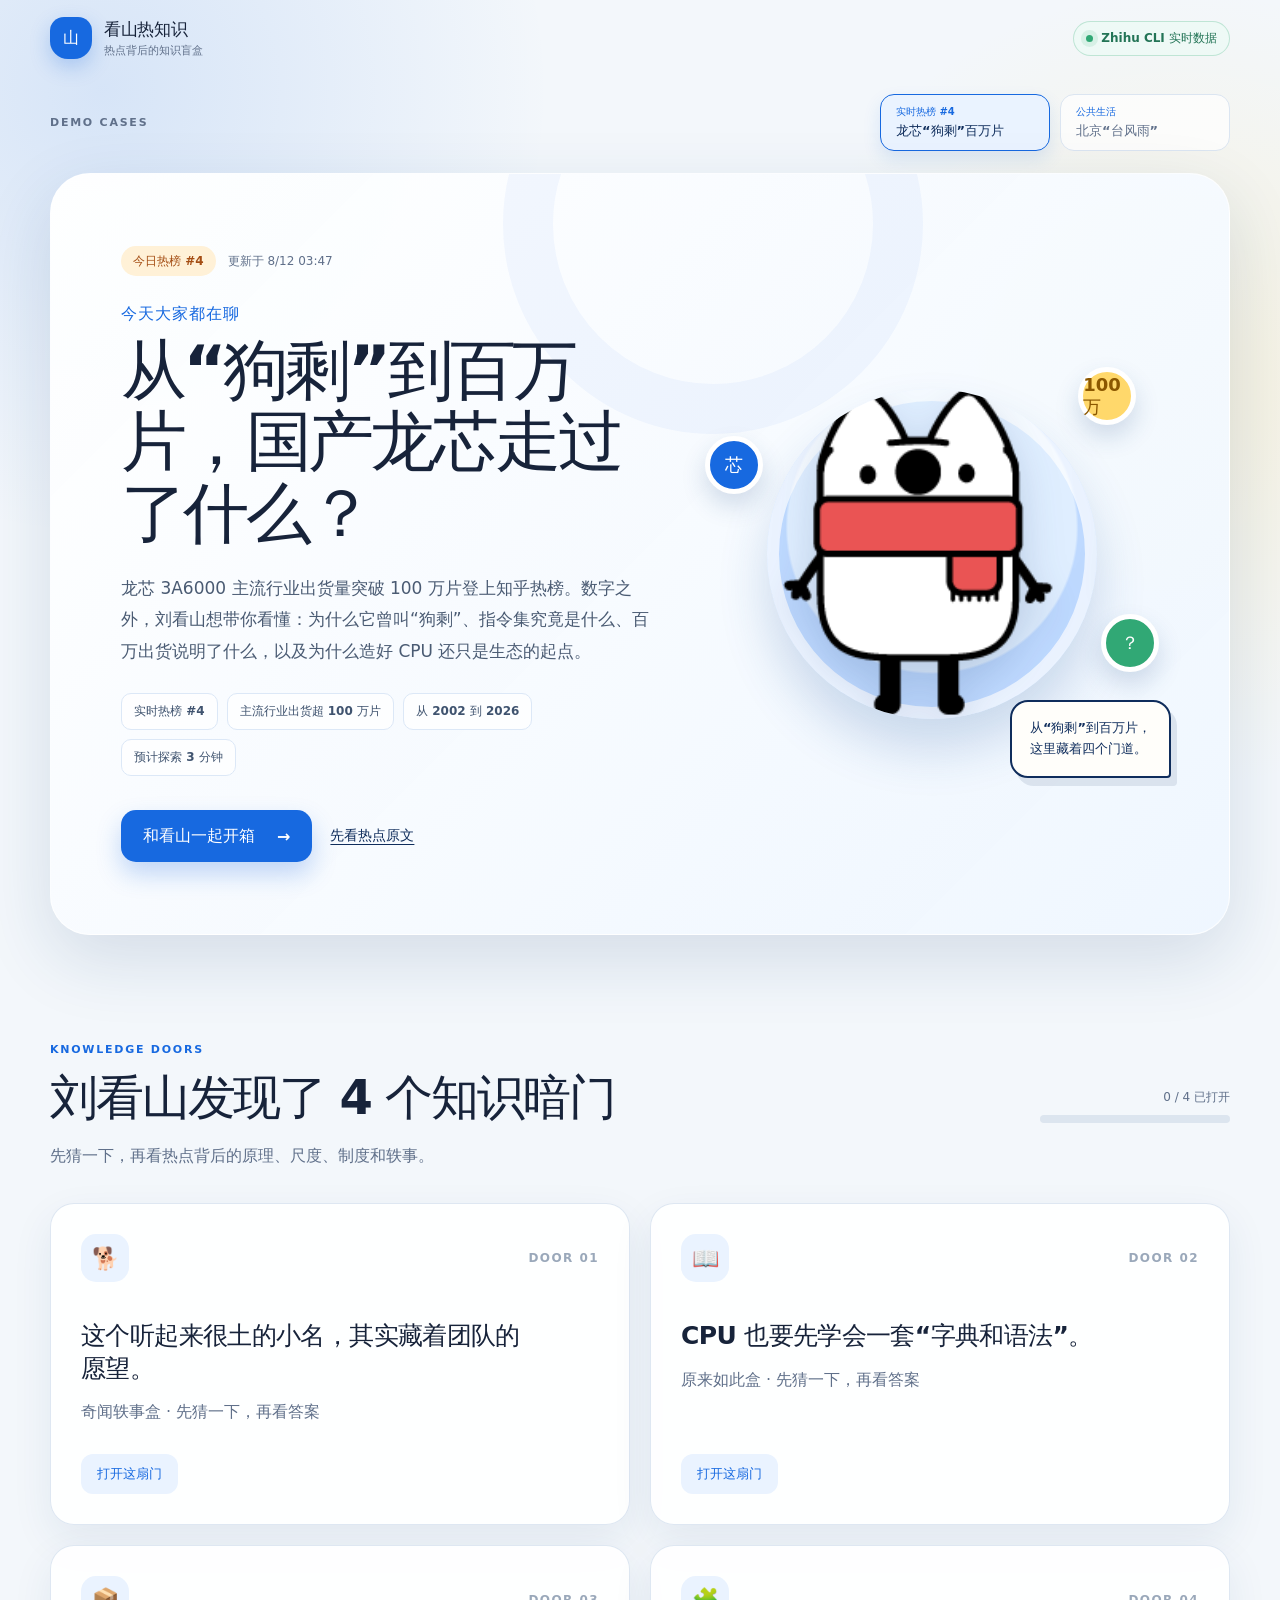
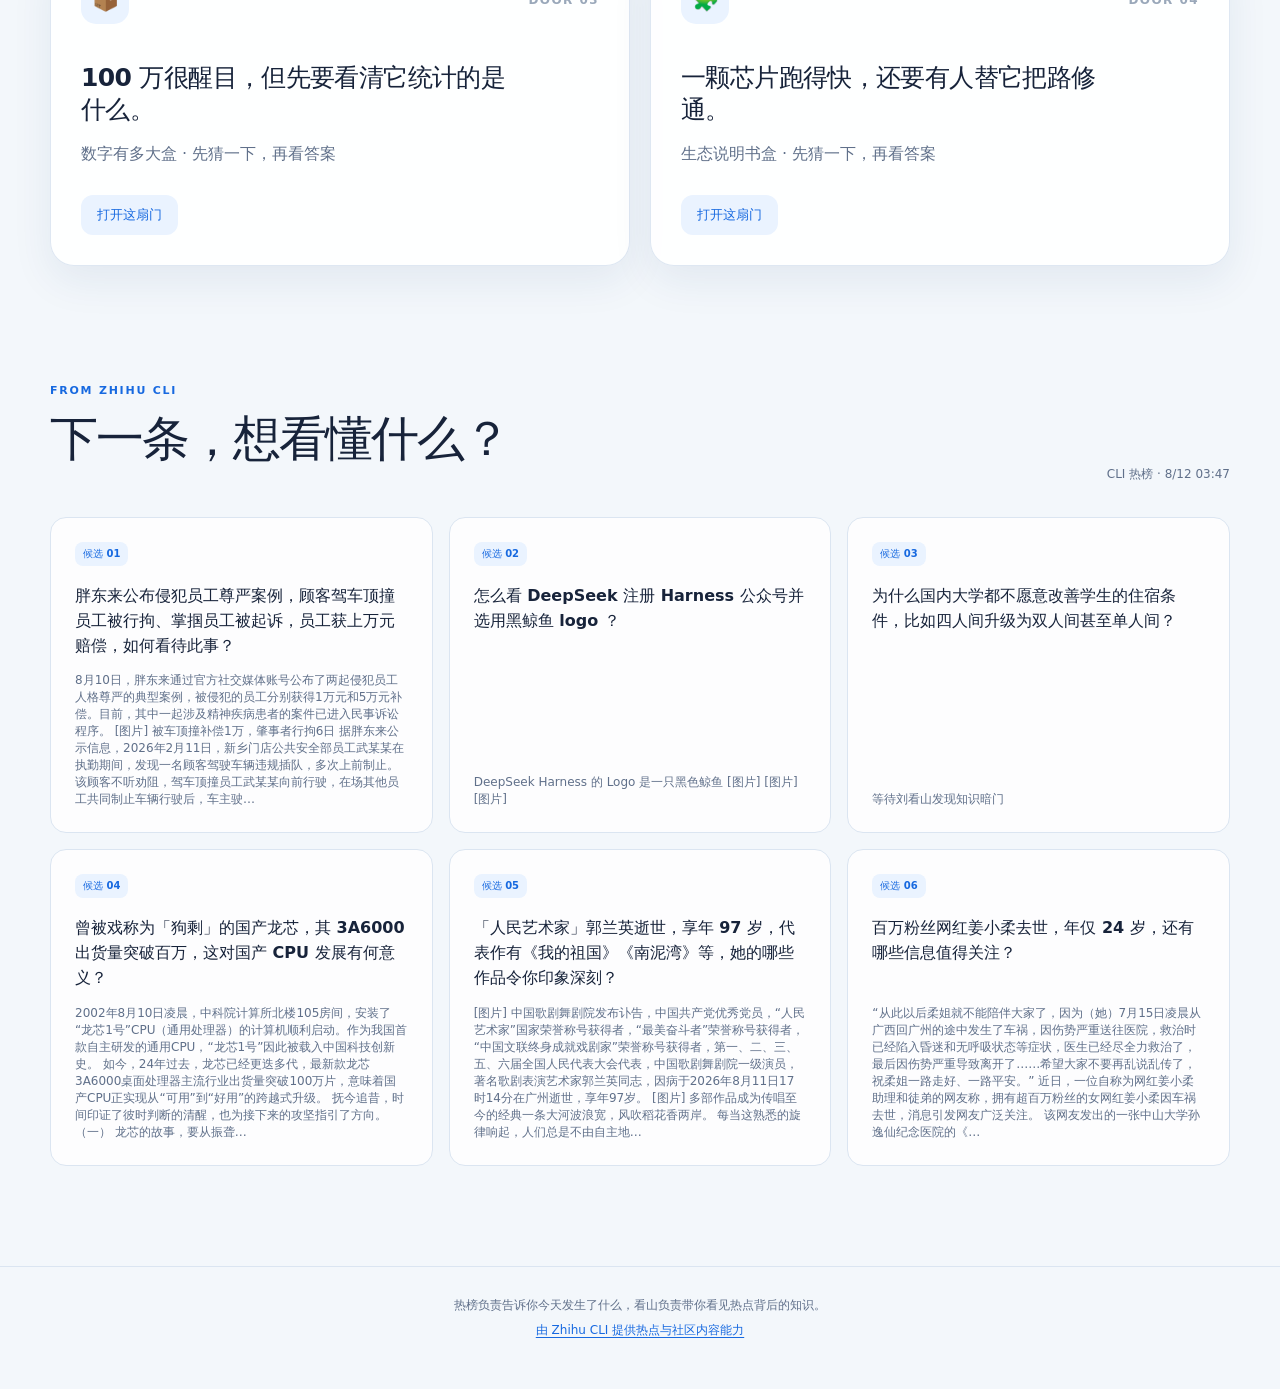
==== index.html @ 133e0d85 "publish kanshan hot knowledge demo" ====
<!doctype html>
<html lang="zh-CN">
  <head>
    <meta charset="UTF-8" />
    <meta name="viewport" content="width=device-width, initial-scale=1.0" />
    <meta
      name="description"
      content="看山热知识：打开热点背后的知识盲盒，让你不只知道，还能聊出门道。"
    />
    <title>看山热知识｜热点背后的知识盲盒</title>
    <style>
:root {
  --blue: #1769e0;
  --blue-dark: #0f2d5c;
  --blue-soft: #eaf3ff;
  --ink: #17233a;
  --muted: #60708a;
  --paper: #fffefa;
  --canvas: #f3f7fb;
  --yellow: #ffd86b;
  --orange: #ff9f43;
  --green: #31a875;
  --red: #f05a5a;
  --line: #dbe5f1;
  --shadow: 0 24px 70px rgba(24, 64, 115, 0.14);
  --radius-xl: 32px;
  --radius-lg: 24px;
  --radius-md: 16px;
  font-family: Inter, ui-sans-serif, system-ui, -apple-system, BlinkMacSystemFont,
    "Segoe UI", "PingFang SC", "Hiragino Sans GB", "Microsoft YaHei", sans-serif;
  color: var(--ink);
  background: var(--canvas);
  font-synthesis: none;
}

* {
  box-sizing: border-box;
}

html {
  scroll-behavior: smooth;
}

body {
  margin: 0;
  min-width: 320px;
  background:
    radial-gradient(circle at 8% 3%, rgba(23, 105, 224, 0.13), transparent 28rem),
    radial-gradient(circle at 92% 13%, rgba(255, 216, 107, 0.2), transparent 25rem),
    var(--canvas);
}

button,
a {
  -webkit-tap-highlight-color: transparent;
}

button {
  font: inherit;
}

a {
  color: inherit;
}

.site-header {
  width: min(1180px, calc(100% - 40px));
  min-height: 76px;
  margin: 0 auto;
  display: flex;
  align-items: center;
  justify-content: space-between;
  gap: 24px;
}

.brand {
  display: inline-flex;
  align-items: center;
  gap: 12px;
  text-decoration: none;
}

.brand-mark {
  width: 42px;
  height: 42px;
  display: grid;
  place-items: center;
  border-radius: 14px 14px 18px 18px;
  color: white;
  background: var(--blue);
  box-shadow: 0 8px 20px rgba(23, 105, 224, 0.25);
  font-weight: 900;
}

.brand strong,
.brand small {
  display: block;
}

.brand strong {
  font-size: 17px;
  letter-spacing: -0.02em;
}

.brand small {
  margin-top: 2px;
  color: var(--muted);
  font-size: 11px;
}

.live-status {
  display: flex;
  align-items: center;
  gap: 8px;
  padding: 8px 12px;
  border: 1px solid rgba(49, 168, 117, 0.25);
  border-radius: 999px;
  color: #237456;
  background: rgba(238, 250, 245, 0.9);
  font-size: 12px;
  font-weight: 700;
}

.status-dot {
  width: 7px;
  height: 7px;
  border-radius: 50%;
  background: var(--green);
  box-shadow: 0 0 0 5px rgba(49, 168, 117, 0.12);
}

main {
  width: min(1180px, calc(100% - 40px));
  margin: 0 auto;
}

.case-switcher {
  margin: 18px 0 22px;
  display: flex;
  align-items: center;
  justify-content: space-between;
  gap: 20px;
}

.case-switcher > span {
  color: var(--muted);
  font-size: 11px;
  font-weight: 850;
  letter-spacing: 0.16em;
}

.case-switcher > div {
  display: flex;
  gap: 10px;
}

.case-switcher button {
  min-width: 170px;
  padding: 10px 15px;
  border: 1px solid var(--line);
  border-radius: 14px;
  color: var(--muted);
  background: rgba(255, 255, 255, 0.72);
  cursor: pointer;
  font-size: 13px;
  font-weight: 800;
  text-align: left;
  transition: border-color 180ms ease, background 180ms ease, transform 180ms ease;
}

.case-switcher button:hover {
  transform: translateY(-2px);
}

.case-switcher button[aria-pressed="true"] {
  border-color: var(--blue);
  color: var(--blue-dark);
  background: var(--blue-soft);
  box-shadow: 0 8px 18px rgba(23, 105, 224, 0.12);
}

.case-switcher button small {
  display: block;
  margin-bottom: 3px;
  color: var(--blue);
  font-size: 10px;
}

.hero {
  position: relative;
  min-height: 640px;
  padding: 72px 70px;
  display: grid;
  grid-template-columns: minmax(0, 1.08fr) minmax(340px, 0.92fr);
  align-items: center;
  gap: 50px;
  overflow: hidden;
  border: 1px solid rgba(255, 255, 255, 0.76);
  border-radius: 40px;
  background:
    linear-gradient(135deg, rgba(255, 255, 255, 0.96), rgba(238, 246, 255, 0.95));
  box-shadow: var(--shadow);
}

.hero::before {
  content: "";
  position: absolute;
  width: 320px;
  height: 320px;
  top: -160px;
  right: 26%;
  border: 50px solid rgba(23, 105, 224, 0.045);
  border-radius: 50%;
}

.hero-copy {
  position: relative;
  z-index: 2;
}

.eyebrow-row,
.hero-actions,
.section-heading,
.talk-actions {
  display: flex;
  align-items: center;
}

.eyebrow-row {
  gap: 12px;
}

.hot-rank {
  display: inline-flex;
  align-items: center;
  min-height: 30px;
  padding: 0 12px;
  border-radius: 999px;
  color: #a44d13;
  background: #fff1d7;
  font-size: 12px;
  font-weight: 800;
}

.topic-time {
  color: var(--muted);
  font-size: 12px;
}

.hero-kicker {
  margin: 28px 0 10px;
  color: var(--blue);
  font-size: 16px;
  font-weight: 800;
  letter-spacing: 0.06em;
}

h1,
h2,
h3,
p {
  margin-top: 0;
}

h1 {
  max-width: 680px;
  margin-bottom: 24px;
  font-size: clamp(38px, 5.2vw, 66px);
  line-height: 1.08;
  letter-spacing: -0.055em;
}

.topic-summary {
  max-width: 670px;
  margin-bottom: 26px;
  color: #4a5b73;
  font-size: 17px;
  line-height: 1.85;
}

.fact-strip {
  display: flex;
  flex-wrap: wrap;
  gap: 9px;
  margin-bottom: 34px;
}

.fact-chip {
  padding: 9px 12px;
  border: 1px solid #dce8f7;
  border-radius: 10px;
  color: #3f536f;
  background: rgba(255, 255, 255, 0.78);
  font-size: 12px;
  font-weight: 650;
}

.hero-actions,
.talk-actions {
  gap: 18px;
}

.primary-button,
.secondary-button {
  min-height: 52px;
  padding: 0 22px;
  border-radius: 15px;
  border: 0;
  cursor: pointer;
  font-weight: 800;
  transition: transform 180ms ease, box-shadow 180ms ease, background 180ms ease;
}

.primary-button {
  display: inline-flex;
  align-items: center;
  justify-content: center;
  gap: 22px;
  color: white;
  background: var(--blue);
  box-shadow: 0 12px 24px rgba(23, 105, 224, 0.25);
}

.secondary-button {
  color: var(--blue-dark);
  background: white;
  border: 1px solid var(--line);
}

.primary-button:hover,
.secondary-button:hover,
.box-button:hover {
  transform: translateY(-2px);
}

.primary-button:focus-visible,
.secondary-button:focus-visible,
.box-button:focus-visible,
.option-button:focus-visible,
.dialog-close:focus-visible,
a:focus-visible {
  outline: 3px solid rgba(23, 105, 224, 0.3);
  outline-offset: 3px;
}

.text-link {
  color: var(--blue-dark);
  font-size: 14px;
  font-weight: 750;
  text-underline-offset: 4px;
}

.hero-visual {
  position: relative;
  min-height: 455px;
  display: grid;
  place-items: center;
}

.mascot-shell {
  position: relative;
  z-index: 2;
  width: min(330px, 82%);
  aspect-ratio: 1 / 1;
  display: grid;
  place-items: center;
  overflow: hidden;
  border-radius: 50%;
  background:
    radial-gradient(circle at 50% 42%, #ffffff 0 34%, #dfeeff 35% 57%, #bed9ff 58% 100%);
  box-shadow:
    inset 0 0 0 12px rgba(255, 255, 255, 0.7),
    0 30px 50px rgba(36, 92, 159, 0.2);
}

.mascot-image {
  position: absolute;
  z-index: 3;
  display: none;
  width: 380%;
  max-width: none;
  height: auto;
  left: 5%;
  top: 50%;
  transform: translateY(-50%);
  filter: drop-shadow(0 18px 20px rgba(25, 62, 111, 0.18));
}

.mascot-fallback {
  position: relative;
  width: 170px;
  height: 210px;
}

.face {
  position: absolute;
  width: 170px;
  height: 185px;
  left: 0;
  top: 20px;
  border-radius: 48% 48% 45% 45%;
  background: #f9fbff;
  border: 8px solid var(--blue-dark);
}

.ear {
  position: absolute;
  z-index: 0;
  width: 66px;
  height: 72px;
  top: 0;
  border: 8px solid var(--blue-dark);
  background: #f9fbff;
  transform: rotate(45deg);
}

.ear-left {
  left: 5px;
  border-radius: 26px 8px 20px 8px;
}

.ear-right {
  right: 5px;
  border-radius: 8px 26px 8px 20px;
}

.eye {
  position: absolute;
  width: 11px;
  height: 15px;
  top: 76px;
  border-radius: 50%;
  background: var(--blue-dark);
}

.eye-left {
  left: 49px;
}

.eye-right {
  right: 49px;
}

.nose {
  position: absolute;
  width: 14px;
  height: 10px;
  left: 50%;
  top: 105px;
  border-radius: 50% 50% 45% 45%;
  background: var(--blue-dark);
  transform: translateX(-50%);
}

.scarf {
  position: absolute;
  z-index: 3;
  width: 152px;
  height: 30px;
  left: 9px;
  bottom: 7px;
  border-radius: 8px 18px 18px 8px;
  background: var(--blue);
  transform: rotate(-4deg);
}

.scarf::after {
  content: "";
  position: absolute;
  width: 58px;
  height: 24px;
  right: -42px;
  top: 12px;
  border-radius: 0 12px 12px 0;
  background: var(--blue);
  transform: rotate(12deg);
}

.weather-orbit {
  position: absolute;
  z-index: 4;
  width: 58px;
  height: 58px;
  display: grid;
  place-items: center;
  border: 5px solid white;
  border-radius: 50%;
  box-shadow: 0 12px 25px rgba(31, 78, 135, 0.18);
  font-size: 18px;
  font-weight: 900;
}

.orbit-one {
  left: 0;
  top: 24%;
  color: white;
  background: var(--blue);
}

.orbit-two {
  right: 5%;
  top: 9%;
  color: #8b5700;
  background: var(--yellow);
}

.orbit-three {
  right: 0;
  bottom: 24%;
  color: white;
  background: var(--green);
}

.speech-bubble {
  position: absolute;
  z-index: 5;
  right: -12px;
  bottom: 4px;
  max-width: 226px;
  padding: 16px 18px;
  border: 2px solid var(--blue-dark);
  border-radius: 18px 18px 4px 18px;
  color: var(--blue-dark);
  background: var(--paper);
  box-shadow: 6px 8px 0 rgba(15, 45, 92, 0.1);
  font-size: 13px;
  font-weight: 750;
  line-height: 1.6;
}

.explore-section,
.talk-section,
.more-hot {
  padding: 108px 0 10px;
}

.section-heading {
  justify-content: space-between;
  gap: 40px;
  margin-bottom: 34px;
}

.section-heading h2,
.completion-copy h2 {
  margin-bottom: 12px;
  font-size: clamp(30px, 4vw, 48px);
  letter-spacing: -0.045em;
}

.section-heading p:not(.section-label),
.completion-copy > p:last-child {
  margin-bottom: 0;
  color: var(--muted);
  line-height: 1.7;
}

.section-label {
  margin-bottom: 10px;
  color: var(--blue);
  font-size: 11px;
  font-weight: 900;
  letter-spacing: 0.16em;
}

.progress-block {
  flex: 0 0 190px;
}

.progress-block > span {
  display: block;
  margin-bottom: 9px;
  color: var(--muted);
  font-size: 12px;
  text-align: right;
}

.progress-track {
  height: 8px;
  overflow: hidden;
  border-radius: 999px;
  background: #dce5ef;
}

.progress-track span {
  display: block;
  width: 0;
  height: 100%;
  border-radius: inherit;
  background: var(--blue);
  transition: width 300ms ease;
}

.box-grid {
  display: grid;
  grid-template-columns: repeat(2, minmax(0, 1fr));
  gap: 20px;
}

.box-card {
  position: relative;
  min-height: 310px;
  padding: 30px;
  display: flex;
  flex-direction: column;
  overflow: hidden;
  border: 1px solid rgba(219, 229, 241, 0.9);
  border-radius: var(--radius-lg);
  background: rgba(255, 255, 255, 0.9);
  box-shadow: 0 15px 40px rgba(28, 65, 110, 0.08);
  transition: border-color 180ms ease, transform 180ms ease, box-shadow 180ms ease;
}

.box-card:hover {
  transform: translateY(-4px);
  border-color: rgba(23, 105, 224, 0.25);
  box-shadow: 0 20px 50px rgba(28, 65, 110, 0.12);
}

.box-card.is-complete {
  border-color: rgba(49, 168, 117, 0.35);
  background: linear-gradient(145deg, #ffffff, #f1fbf7);
}

.box-index {
  display: flex;
  align-items: center;
  justify-content: space-between;
  margin-bottom: 38px;
}

.box-icon {
  width: 48px;
  height: 48px;
  display: grid;
  place-items: center;
  border-radius: 15px;
  background: var(--blue-soft);
  font-size: 22px;
}

.box-number {
  color: #9aa8ba;
  font-size: 12px;
  font-weight: 800;
  letter-spacing: 0.12em;
}

.box-card h3 {
  max-width: 440px;
  margin-bottom: 14px;
  font-size: 25px;
  line-height: 1.3;
  letter-spacing: -0.025em;
}

.box-card p {
  margin-bottom: 28px;
  color: var(--muted);
  line-height: 1.65;
}

.box-button {
  width: fit-content;
  margin-top: auto;
  padding: 11px 16px;
  border: 0;
  border-radius: 12px;
  color: var(--blue);
  background: var(--blue-soft);
  cursor: pointer;
  font-size: 13px;
  font-weight: 850;
  transition: transform 180ms ease, background 180ms ease;
}

.box-card.is-complete .box-button {
  color: #257a59;
  background: #e2f6ed;
}

.box-card.is-complete::after {
  content: "已打开";
  position: absolute;
  right: 28px;
  bottom: 30px;
  color: var(--green);
  font-size: 12px;
  font-weight: 850;
}

.talk-section[hidden] {
  display: none;
}

.talk-section {
  display: grid;
  grid-template-columns: minmax(240px, 0.65fr) minmax(420px, 1.35fr);
  gap: 44px 58px;
  align-items: start;
}

.completion-copy {
  position: sticky;
  top: 30px;
}

.talk-card {
  position: relative;
  padding: 42px;
  overflow: hidden;
  border-radius: var(--radius-xl);
  color: #f8fbff;
  background:
    radial-gradient(circle at 95% 3%, rgba(255, 216, 107, 0.28), transparent 16rem),
    linear-gradient(145deg, #0f2d5c, #155cb4 74%, #1769e0);
  box-shadow: 0 30px 65px rgba(15, 45, 92, 0.3);
}

.talk-card::before {
  content: "山";
  position: absolute;
  right: -6px;
  bottom: -80px;
  color: rgba(255, 255, 255, 0.06);
  font-size: 260px;
  font-weight: 900;
  line-height: 1;
}

.talk-card-head {
  position: relative;
  display: flex;
  align-items: flex-start;
  justify-content: space-between;
  gap: 20px;
  margin-bottom: 34px;
}

.talk-card-head span {
  color: #9dc8ff;
  font-size: 12px;
  font-weight: 900;
  letter-spacing: 0.15em;
}

.talk-card h3 {
  margin: 7px 0 0;
  font-size: 38px;
  letter-spacing: -0.04em;
}

.passport-stamp {
  width: 76px;
  height: 76px;
  display: grid;
  place-items: center;
  border: 2px solid var(--yellow);
  border-radius: 50%;
  color: var(--yellow);
  font-size: 12px;
  font-weight: 900;
  transform: rotate(10deg);
}

.talk-card ol {
  position: relative;
  margin: 0 0 32px;
  padding: 0;
  list-style: none;
  counter-reset: talk-points;
}

.talk-card li {
  counter-increment: talk-points;
  display: grid;
  grid-template-columns: 28px 1fr;
  gap: 12px;
  padding: 13px 0;
  border-bottom: 1px solid rgba(255, 255, 255, 0.12);
  line-height: 1.55;
}

.talk-card li::before {
  content: counter(talk-points, decimal-leading-zero);
  color: var(--yellow);
  font-size: 11px;
  font-weight: 900;
  line-height: 1.8;
}

.talk-opener {
  position: relative;
  padding: 20px;
  border: 1px solid rgba(255, 255, 255, 0.15);
  border-radius: 16px;
  background: rgba(255, 255, 255, 0.08);
}

.talk-opener span {
  color: var(--yellow);
  font-size: 11px;
  font-weight: 900;
}

.talk-opener p {
  margin: 8px 0 0;
  font-size: 17px;
  font-weight: 700;
  line-height: 1.65;
}

.talk-footer {
  position: relative;
  margin: 22px 0 0;
  color: #b8d3f5;
  font-size: 11px;
}

.talk-actions {
  grid-column: 2;
}

.more-hot {
  padding-bottom: 100px;
}

.section-heading.compact {
  align-items: flex-end;
}

.cache-time {
  color: var(--muted);
  font-size: 12px;
}

.hot-list {
  display: grid;
  grid-template-columns: repeat(3, minmax(0, 1fr));
  gap: 16px;
}

.hot-item {
  min-height: 190px;
  padding: 24px;
  display: flex;
  flex-direction: column;
  border: 1px solid var(--line);
  border-radius: var(--radius-md);
  text-decoration: none;
  background: rgba(255, 255, 255, 0.82);
  transition: transform 180ms ease, border-color 180ms ease;
}

.hot-item:hover {
  transform: translateY(-3px);
  border-color: rgba(23, 105, 224, 0.35);
}

.hot-item > span {
  width: fit-content;
  margin-bottom: 18px;
  padding: 5px 8px;
  border-radius: 8px;
  color: var(--blue);
  background: var(--blue-soft);
  font-size: 10px;
  font-weight: 900;
}

.hot-item h3 {
  margin-bottom: 14px;
  font-size: 16px;
  line-height: 1.55;
}

.hot-item p {
  margin: auto 0 0;
  color: var(--muted);
  font-size: 12px;
}

footer {
  padding: 30px 20px 50px;
  border-top: 1px solid var(--line);
  text-align: center;
  color: var(--muted);
  font-size: 12px;
}

footer p {
  margin-bottom: 8px;
}

footer a {
  color: var(--blue);
  text-underline-offset: 3px;
}

.knowledge-dialog {
  width: min(720px, calc(100% - 32px));
  max-height: min(88vh, 860px);
  padding: 0;
  overflow: auto;
  border: 0;
  border-radius: 28px;
  background: var(--paper);
  box-shadow: 0 35px 90px rgba(8, 30, 60, 0.35);
}

.knowledge-dialog::backdrop {
  background: rgba(10, 27, 51, 0.62);
  backdrop-filter: blur(6px);
}

.dialog-shell {
  position: relative;
  padding: 42px;
}

.dialog-close {
  position: absolute;
  z-index: 2;
  right: 20px;
  top: 18px;
  width: 38px;
  height: 38px;
  border: 0;
  border-radius: 50%;
  color: var(--muted);
  background: #edf2f7;
  cursor: pointer;
  font-size: 24px;
  line-height: 1;
}

.dialog-label {
  margin-bottom: 14px;
  color: var(--blue);
  font-size: 11px;
  font-weight: 900;
  letter-spacing: 0.14em;
}

.dialog-shell h2 {
  max-width: 590px;
  margin-bottom: 14px;
  font-size: clamp(28px, 5vw, 42px);
  line-height: 1.2;
  letter-spacing: -0.04em;
}

.dialog-intro {
  margin-bottom: 26px;
  color: var(--muted);
  line-height: 1.7;
}

.option-list {
  display: grid;
  gap: 10px;
}

.option-button {
  width: 100%;
  min-height: 52px;
  padding: 12px 16px;
  display: grid;
  grid-template-columns: 28px 1fr;
  align-items: center;
  gap: 12px;
  border: 1px solid var(--line);
  border-radius: 13px;
  color: var(--ink);
  background: white;
  cursor: pointer;
  text-align: left;
  transition: border-color 150ms ease, background 150ms ease;
}

.option-button:hover {
  border-color: rgba(23, 105, 224, 0.45);
  background: var(--blue-soft);
}

.option-letter {
  width: 28px;
  height: 28px;
  display: grid;
  place-items: center;
  border-radius: 8px;
  color: var(--blue);
  background: var(--blue-soft);
  font-size: 11px;
  font-weight: 900;
}

.reveal {
  animation: reveal-in 280ms ease both;
}

.answer-result {
  margin-bottom: 22px;
  padding: 14px 16px;
  border-radius: 12px;
  color: #31516f;
  background: #edf5ff;
  font-size: 13px;
  line-height: 1.6;
}

.answer-result strong {
  color: var(--blue);
}

.knowledge-headline {
  margin-bottom: 24px;
  padding-left: 18px;
  border-left: 5px solid var(--yellow);
  font-size: 24px;
  font-weight: 900;
  line-height: 1.4;
}

.explanation-list {
  display: grid;
  gap: 12px;
  margin-bottom: 22px;
}

.explanation-item {
  display: grid;
  grid-template-columns: 22px 1fr;
  gap: 10px;
  color: #43546b;
  line-height: 1.7;
}

.explanation-item span:first-child {
  color: var(--blue);
  font-weight: 900;
}

.misconception,
.takeaway {
  margin-top: 14px;
  padding: 16px 18px;
  border-radius: 14px;
  line-height: 1.65;
}

.misconception {
  color: #7a5420;
  background: #fff5df;
}

.takeaway {
  color: #1f5e48;
  background: #eaf8f2;
}

.misconception strong,
.takeaway strong {
  display: block;
  margin-bottom: 4px;
  font-size: 12px;
}

.source-list {
  margin-top: 25px;
  padding-top: 20px;
  border-top: 1px solid var(--line);
}

.source-list > span {
  display: block;
  margin-bottom: 10px;
  color: var(--muted);
  font-size: 11px;
  font-weight: 850;
}

.source-list a {
  display: block;
  margin-top: 7px;
  color: var(--blue);
  font-size: 12px;
  line-height: 1.5;
  text-underline-offset: 3px;
}

.dialog-next {
  width: 100%;
  margin-top: 26px;
}

.toast {
  position: fixed;
  z-index: 20;
  left: 50%;
  bottom: 28px;
  padding: 12px 18px;
  border-radius: 12px;
  color: white;
  background: var(--blue-dark);
  box-shadow: 0 12px 30px rgba(10, 30, 60, 0.28);
  opacity: 0;
  pointer-events: none;
  transform: translate(-50%, 12px);
  transition: opacity 180ms ease, transform 180ms ease;
  font-size: 13px;
  font-weight: 750;
}

.toast.is-visible {
  opacity: 1;
  transform: translate(-50%, 0);
}

.load-error {
  padding: 28px;
  border: 1px solid #ffd1d1;
  border-radius: 16px;
  color: #7c3737;
  background: #fff3f3;
}

@keyframes reveal-in {
  from {
    opacity: 0;
    transform: translateY(8px);
  }
  to {
    opacity: 1;
    transform: translateY(0);
  }
}

@media (max-width: 900px) {
  .hero {
    min-height: auto;
    padding: 58px 44px;
    grid-template-columns: 1fr;
  }

  .hero-visual {
    min-height: 390px;
  }

  .box-grid,
  .hot-list {
    grid-template-columns: 1fr 1fr;
  }

  .talk-section {
    grid-template-columns: 1fr;
  }

  .completion-copy {
    position: static;
  }

  .talk-actions {
    grid-column: 1;
  }
}

@media (max-width: 640px) {
  .site-header,
  main {
    width: min(100% - 24px, 1180px);
  }

  .site-header {
    min-height: 66px;
  }

  .brand small,
  .live-status span:last-child {
    display: none;
  }

  .case-switcher {
    align-items: flex-start;
    flex-direction: column;
    gap: 10px;
  }

  .case-switcher > div {
    width: 100%;
  }

  .case-switcher button {
    min-width: 0;
    flex: 1;
    padding: 9px 11px;
    font-size: 11px;
  }

  .hero {
    padding: 38px 22px 28px;
    border-radius: 28px;
  }

  h1 {
    font-size: 39px;
  }

  .topic-summary {
    font-size: 15px;
  }

  .hero-actions {
    align-items: flex-start;
    flex-direction: column;
  }

  .primary-button {
    width: 100%;
  }

  .hero-visual {
    min-height: 330px;
  }

  .mascot-shell {
    width: 260px;
  }

  .weather-orbit {
    width: 48px;
    height: 48px;
  }

  .speech-bubble {
    right: 0;
    max-width: 190px;
  }

  .explore-section,
  .talk-section,
  .more-hot {
    padding-top: 76px;
  }

  .section-heading {
    align-items: flex-start;
    flex-direction: column;
    gap: 22px;
  }

  .progress-block {
    width: 100%;
    flex-basis: auto;
  }

  .progress-block > span {
    text-align: left;
  }

  .box-grid,
  .hot-list {
    grid-template-columns: 1fr;
  }

  .box-card {
    min-height: 280px;
    padding: 24px;
  }

  .talk-card,
  .dialog-shell {
    padding: 28px 22px;
  }

  .talk-card h3 {
    font-size: 32px;
  }

  .passport-stamp {
    width: 64px;
    height: 64px;
    font-size: 10px;
  }

  .talk-actions {
    align-items: stretch;
    flex-direction: column;
  }

  .knowledge-dialog {
    width: calc(100% - 18px);
    max-height: 92vh;
    border-radius: 22px;
  }
}

@media (prefers-reduced-motion: reduce) {
  *,
  *::before,
  *::after {
    scroll-behavior: auto !important;
    animation-duration: 0.01ms !important;
    transition-duration: 0.01ms !important;
  }
}

</style>
  </head>
  <body>
    <header class="site-header">
      <a class="brand" href="#top" aria-label="看山热知识首页">
        <span class="brand-mark" aria-hidden="true">山</span>
        <span>
          <strong>看山热知识</strong>
          <small>热点背后的知识盲盒</small>
        </span>
      </a>
      <div class="live-status" aria-label="数据状态">
        <span class="status-dot" aria-hidden="true"></span>
        <span id="data-status">已审核缓存</span>
      </div>
    </header>

    <main id="top">
      <nav class="case-switcher" aria-label="选择热点演示案例">
        <span>DEMO CASES</span>
        <div>
          <button type="button" data-topic-id="loongson" aria-pressed="true">
            <small>实时热榜 #4</small>
            龙芯“狗剩”百万片
          </button>
          <button type="button" data-topic-id="typhoon" aria-pressed="false">
            <small>公共生活</small>
            北京“台风雨”
          </button>
        </div>
      </nav>

      <section class="hero" aria-labelledby="topic-title">
        <div class="hero-copy">
          <div class="eyebrow-row">
            <span class="hot-rank" id="topic-rank">今日热榜</span>
            <span class="topic-time" id="topic-time"></span>
          </div>
          <p class="hero-kicker">今天大家都在聊</p>
          <h1 id="topic-title">热点加载中…</h1>
          <p class="topic-summary" id="topic-summary"></p>
          <div class="fact-strip" id="fact-strip" aria-label="事件要点"></div>
          <div class="hero-actions">
            <button class="primary-button" id="start-button" type="button">
              <span>和看山一起开箱</span>
              <span aria-hidden="true">→</span>
            </button>
            <a class="text-link" id="topic-source" href="#" target="_blank" rel="noreferrer">
              先看热点原文
            </a>
          </div>
        </div>

        <div class="hero-visual" aria-label="刘看山发现了四个知识暗门">
          <div class="weather-orbit orbit-one" id="orbit-one" aria-hidden="true">芯</div>
          <div class="weather-orbit orbit-two" id="orbit-two" aria-hidden="true">100万</div>
          <div class="weather-orbit orbit-three" id="orbit-three" aria-hidden="true">？</div>
          <div class="mascot-shell">
            <img
              class="mascot-image"
              id="mascot-image"
              src="[data-uri]"
              alt="刘看山"
            />
            <div class="mascot-fallback" id="mascot-fallback" aria-hidden="true">
              <span class="ear ear-left"></span>
              <span class="ear ear-right"></span>
              <span class="face">
                <i class="eye eye-left"></i>
                <i class="eye eye-right"></i>
                <i class="nose"></i>
              </span>
              <span class="scarf"></span>
            </div>
          </div>
          <div class="speech-bubble" id="speech-bubble"></div>
        </div>
      </section>

      <section class="explore-section" id="explore" aria-labelledby="explore-title">
        <div class="section-heading">
          <div>
            <p class="section-label">KNOWLEDGE DOORS</p>
            <h2 id="explore-title">刘看山发现了 4 个知识暗门</h2>
            <p>先猜一下，再看热点背后的原理、尺度、制度和轶事。</p>
          </div>
          <div class="progress-block" aria-live="polite">
            <span id="progress-label">0 / 4 已打开</span>
            <div class="progress-track" aria-hidden="true">
              <span id="progress-bar"></span>
            </div>
          </div>
        </div>
        <div class="box-grid" id="box-grid"></div>
      </section>

      <section class="talk-section" id="talk-section" aria-labelledby="talk-title" hidden>
        <div class="completion-copy">
          <p class="section-label">TODAY'S TALK CARD</p>
          <h2 id="talk-title">今天，有的聊了</h2>
          <p>四个知识暗门已经打开。刘看山替你整理了一张可以直接带走的谈资卡。</p>
        </div>
        <article class="talk-card" id="talk-card">
          <div class="talk-card-head">
            <div>
              <span>今天有的聊</span>
              <h3 id="talk-topic">台风雨</h3>
            </div>
            <div class="passport-stamp" aria-label="刘看山知识护照已盖章">看山认证</div>
          </div>
          <ol id="talk-points"></ol>
          <div class="talk-opener">
            <span>自然开场</span>
            <p id="talk-opener"></p>
          </div>
          <p class="talk-footer">来源可追溯 · 观点有上下文 · 最后更新 <span id="card-time"></span></p>
        </article>
        <div class="talk-actions">
          <button class="primary-button" id="copy-button" type="button">复制开场白</button>
          <button class="secondary-button" id="reset-button" type="button">再走一遍</button>
        </div>
      </section>

      <section class="more-hot" aria-labelledby="more-title">
        <div class="section-heading compact">
          <div>
            <p class="section-label">FROM ZHIHU CLI</p>
            <h2 id="more-title">下一条，想看懂什么？</h2>
          </div>
          <span class="cache-time" id="hot-cache-time"></span>
        </div>
        <div class="hot-list" id="hot-list"></div>
      </section>
    </main>

    <footer>
      <p>热榜负责告诉你今天发生了什么，看山负责带你看见热点背后的知识。</p>
      <a href="https://developer.zhihu.com/docs?key=zhihu_cli" target="_blank" rel="noreferrer">
        由 Zhihu CLI 提供热点与社区内容能力
      </a>
    </footer>

    <dialog class="knowledge-dialog" id="knowledge-dialog">
      <form method="dialog" class="dialog-shell">
        <button class="dialog-close" value="close" aria-label="关闭知识盲盒">×</button>
        <div id="dialog-content"></div>
      </form>
    </dialog>

    <div class="toast" id="toast" role="status" aria-live="polite"></div>
    <script type="module">
const els = {
  topicButtons: [...document.querySelectorAll("[data-topic-id]")],
  topicRank: document.querySelector("#topic-rank"),
  topicTime: document.querySelector("#topic-time"),
  topicTitle: document.querySelector("#topic-title"),
  topicSummary: document.querySelector("#topic-summary"),
  topicSource: document.querySelector("#topic-source"),
  factStrip: document.querySelector("#fact-strip"),
  startButton: document.querySelector("#start-button"),
  boxGrid: document.querySelector("#box-grid"),
  progressLabel: document.querySelector("#progress-label"),
  progressBar: document.querySelector("#progress-bar"),
  talkSection: document.querySelector("#talk-section"),
  talkTopic: document.querySelector("#talk-topic"),
  talkPoints: document.querySelector("#talk-points"),
  talkOpener: document.querySelector("#talk-opener"),
  cardTime: document.querySelector("#card-time"),
  copyButton: document.querySelector("#copy-button"),
  resetButton: document.querySelector("#reset-button"),
  hotList: document.querySelector("#hot-list"),
  hotCacheTime: document.querySelector("#hot-cache-time"),
  dataStatus: document.querySelector("#data-status"),
  dialog: document.querySelector("#knowledge-dialog"),
  dialogContent: document.querySelector("#dialog-content"),
  toast: document.querySelector("#toast"),
  mascotImage: document.querySelector("#mascot-image"),
  mascotFallback: document.querySelector("#mascot-fallback"),
  orbitOne: document.querySelector("#orbit-one"),
  orbitTwo: document.querySelector("#orbit-two"),
  orbitThree: document.querySelector("#orbit-three"),
  speechBubble: document.querySelector("#speech-bubble")
};

const state = {
  payload: null,
  payloads: [],
  hotList: null,
  completed: new Set(),
  completedByTopic: new Map(),
  activeBox: null
};

const formatter = new Intl.DateTimeFormat("zh-CN", {
  month: "numeric",
  day: "numeric",
  hour: "2-digit",
  minute: "2-digit",
  hour12: false
});

function escapeHtml(value) {
  return String(value ?? "")
    .replaceAll("&", "&amp;")
    .replaceAll("<", "&lt;")
    .replaceAll(">", "&gt;")
    .replaceAll('"', "&quot;")
    .replaceAll("'", "&#039;");
}

function formatTime(value) {
  const date = new Date(value);
  return Number.isNaN(date.valueOf()) ? "时间待确认" : formatter.format(date);
}

const embeddedData = {"data/hot-topic.json":{"id":"typhoon","updatedAt":"2026-08-12T10:00:00+08:00","mode":"reviewed-cache","topic":{"rank":"今日热榜 #14","category":"公共生活","shortTitle":"台风雨","title":"台风已经停编，为什么北京仍然下起了“台风雨”？","summary":"8 月 12 日，北京出现明显强降雨，暴雨预警与防汛响应同时生效。热点告诉我们雨来了，刘看山想带你看看：水汽从哪来、两个等级有什么区别、毫米究竟有多大，以及台风名字为何也会“退役”。","facts":["热点持续更新中","暴雨预警生效","防汛响应启动","预计探索 3 分钟"],"sourceUrl":"https://www.zhihu.com/question/2070230875938054245","talkOpener":"你知道台风已经停编了，为什么北京还会下“台风雨”吗？","visualTokens":["雨","?","知"],"bubble":"新闻你可能看过，\n但里面还藏着四个门道。","boxes":[{"id":"water-vapor","type":"mechanism","label":"原来如此盒","icon":"☁️","clue":"主角已经退场，影响却刚刚抵达。","question":"台风已经停编，为什么北京仍可能出现“台风雨”？","options":["台风中心其实已经直接移动到了北京","台风相关水汽仍在输送，遇到冷空气或地形抬升后形成降雨","城市热岛效应会在原地制造一场台风"],"answer":1,"answerNote":"多数人的第一直觉会把“台风停编”理解成“所有影响立即结束”，但天气系统并不是一个开关。","headline":"台风停编，不等于它输送的暖湿水汽立即消失。","explanation":["“停编”表示热带气旋已经不再满足继续编号和发布的条件，不代表空气中的水汽同时清零。","暖湿水汽可以继续向北输送，遇到冷空气、辐合或地形抬升后冷却凝结，形成明显降雨。","新闻中的“台风雨”描述的是水汽来源和天气影响，并不等于台风中心抵达北京。"],"misconception":"不要把“台风停编”和“相关风险解除”画等号，后续降雨仍需看当地预警。","talkLine":"台风像一台已经熄火的运输车，但它送来的“水汽货物”还在路上。","sources":[{"title":"知乎热点：台风雨抵达北京","url":"https://www.zhihu.com/question/2070230875938054245"}]},{"id":"warning-response","type":"system","label":"制度说明书盒","icon":"🚦","clue":"新闻里同时出现两个等级，它们不是一张成绩单。","question":"“暴雨橙色预警”和“防汛二级响应”最主要的区别是什么？","options":["完全没有区别，只是两个部门用了不同名字","一个描述天气风险，一个组织城市采取防汛行动","橙色永远比二级严重，二者可以直接比较高低"],"answer":1,"answerNote":"它们经常同时出现在新闻标题里，所以很容易被看作两个可直接比较的危险等级。","headline":"一个告诉你天气可能有多危险，一个决定城市如何行动。","explanation":["暴雨预警主要依据降雨强度、持续时间等气象条件，向公众提示可能出现的天气危险。","防汛响应由防汛部门综合考虑洪水、山洪、内涝、地质灾害和城市运行等风险后启动。","北京防汛响应从四级到一级逐级升高，一级最高，二级是第二高等级。"],"misconception":"橙色和二级属于不同体系，不宜简单问“哪一个更大”。","talkLine":"暴雨预警像天气危险评分，防汛响应更像城市行动工单。","sources":[{"title":"北京市防汛应急预案（2024 年修订）","url":"https://yjglj.beijing.gov.cn/art/2024/4/11/art_2522_674642.html"},{"title":"北京市暴雨灾害公众防御指引","url":"https://yjglj.beijing.gov.cn/art/2016/3/18/art_2762_244302.html"}]},{"id":"rainfall-scale","type":"scale","label":"数字有多大盒","icon":"📏","clue":"175.6 毫米听起来不大，换个单位就不一样了。","question":"气象中的“降雨量 175.6 毫米”最准确表示什么？","options":["雨水均匀铺在水平面且不流失时，水深约 17.56 厘米","每一滴雨的直径都是 175.6 毫米","所有河流的水位都会统一上涨 175.6 毫米"],"answer":0,"answerNote":"毫米是长度单位，但在降雨量里，它描述的是一定面积上累积雨水折算后的水深。","headline":"175.6 毫米落在一公顷上，约等于 1756 吨水。","explanation":["175.6 毫米等于 0.1756 米；如果雨水没有蒸发、渗透或流走，平地水深约为 17.56 厘米。","一公顷是 10,000 平方米，乘以 0.1756 米，可得 1,756 立方米水。","一立方米水约重一吨，因此对应约 1,756 吨水；短时间集中降下时，对排水系统压力更大。"],"misconception":"城市风险不仅看累计降雨量，还要看雨强、持续时间、地形和排水能力。","talkLine":"175.6 毫米的雨落在一公顷上，相当于突然来了约 1756 吨水。","sources":[{"title":"知乎热点中的北京降雨实况与讨论","url":"https://www.zhihu.com/question/2070230875938054245"}]},{"id":"typhoon-names","type":"story","label":"奇闻轶事盒","icon":"🐬","clue":"台风名字不是一次性的，有些还会永远“退役”。","question":"关于西北太平洋台风名字，哪一种说法是正确的？","options":["每次台风形成后，由网友临时投票起名","名字来自一张循环使用的命名表，部分名字可能被除名","全世界台风都只使用英文字母和数字编号"],"answer":1,"answerNote":"“白海豚”听起来很像一次性的可爱昵称，其实它属于正式命名体系。","headline":"台风名字循环使用，也会像球衣号码一样“退役”。","explanation":["西北太平洋和南海热带气旋使用具有亚洲风格的命名表，名称由台风委员会相关成员提供。","命名表中的名字按顺序循环使用，并非每次出现台风时临时创作。","造成严重灾害或因特殊原因不宜继续使用的名字可能被除名，空缺再由原提供方推荐替代名称。"],"misconception":"台风中文名不是媒体自行翻译的网络昵称，而是正式命名体系的一部分。","talkLine":"台风名字也会退役，有点像球队不再使用一位传奇球员的号码。","sources":[{"title":"中国气象局：9 个台风新名正式启用","url":"https://www.cma.gov.cn/ztbd/2024zt/20240402/2023032402/202406/t20240606_6330115.html"}]}]}},"data/hot-topic-loongson.json":{"id":"loongson","updatedAt":"2026-08-12T03:47:23.754Z","mode":"live-cli","topic":{"rank":"今日热榜 #4","category":"科技","shortTitle":"龙芯 3A6000","title":"从“狗剩”到百万片，国产龙芯走过了什么？","summary":"龙芯 3A6000 主流行业出货量突破 100 万片登上知乎热榜。数字之外，刘看山想带你看懂：为什么它曾叫“狗剩”、指令集究竟是什么、百万出货说明了什么，以及为什么造好 CPU 还只是生态的起点。","facts":["实时热榜 #4","主流行业出货超 100 万片","从 2002 到 2026","预计探索 3 分钟"],"sourceUrl":"https://www.zhihu.com/question/2070058112137140135","talkOpener":"你知道国产龙芯最早为什么有个“狗剩”的小名吗？","visualTokens":["芯","100万","？"],"bubble":"从“狗剩”到百万片，\n这里藏着四个门道。","boxes":[{"id":"godson-name","type":"story","label":"奇闻轶事盒","icon":"🐕","clue":"这个听起来很土的小名，其实藏着团队的愿望。","question":"早期龙芯为什么会有“狗剩”这个小名？","options":["早期英文名 Godson 与中文小名相联，团队取“贱名”寄望它好养活","第一代芯片由一位叫狗剩的工程师独立设计","网友把 3A6000 跑分较低的工程样片临时这样称呼"],"answer":0,"answerNote":"它不是网友后来给 3A6000 起的黑称，而是龙芯早期研发史中的正式小名。","headline":"“狗剩”对应早期英文名 Godson，也寄托着“名字朴素、容易养大”的心愿。","explanation":["中科院计算所资料记载，龙芯 1 号早期英文名为 Godson，团队把“狗剩”当作它的中文小名。","胡伟武解释过这个名字的朴素寓意：给新生事物取个“贱名”，盼它能经得住困难、慢慢长大。","2002 年 8 月 10 日清晨，首台装有龙芯 1 号 CPU 的计算机成功启动；二十多年后的百万片节点，让这个小名有了完整的成长叙事。"],"misconception":"“狗剩”指向龙芯早期历史，不是 3A6000 的正式型号，也不代表对国产芯片性能的评价。","talkLine":"龙芯早期叫 Godson，中文小名“狗剩”，是科研团队盼它“好养活、能长大”的朴素愿望。","sources":[{"title":"中科院计算所：胡伟武“做产品就像养孩子”","url":"https://www.ict.ac.cn/xwgg/mtwz/202502/t20250207_7525315.html"},{"title":"中科院计算所：孕育“龙芯”的 478 个日夜","url":"https://www.ict.ac.cn/xwgg/mtwz/202502/t20250207_7525357.html"}]},{"id":"instruction-set","type":"mechanism","label":"原来如此盒","icon":"📖","clue":"CPU 也要先学会一套“字典和语法”。","question":"“龙架构指令集”最接近下面哪种解释？","options":["印在芯片外壳上的品牌标识，与软件无关","软件与 CPU 约定的基本指令、寄存器和运行规则","制造芯片时使用的纳米制程名称"],"answer":1,"answerNote":"指令集看不见，却决定了软件用什么方式向处理器下达最基础的计算命令。","headline":"指令集像 CPU 的“字典和语法”，微架构则是它把命令执行得多快的方法。","explanation":["指令集架构定义处理器能理解哪些指令、有哪些寄存器、数据如何表示，以及软件和硬件如何衔接。","龙芯官方资料称，LoongArch 从顶层架构、指令功能到 ABI 标准均为自主设计，无需国外授权。","3A6000 是第四代微架构的首款产品，集成 4 个 LA664 处理器核并支持同时多线程，共有 8 个逻辑核。"],"misconception":"自主指令集不等于所有旧软件自动兼容；应用仍需要原生适配、重新编译或借助翻译技术。","talkLine":"CPU 性能像阅读速度，指令集则像它识字所用的字典和语法。","sources":[{"title":"龙芯中科：新一代处理器龙芯 3A6000","url":"https://www.loongson.cn/news/show?id=623"},{"title":"龙架构参考手册（基础架构）","url":"https://www.loongson.cn/uploads/images/2025032109191292796.%E9%BE%99%E6%9E%B6%E6%9E%84%E5%8F%82%E8%80%83%E6%89%8B%E5%86%8C%E5%8D%B7%E4%B8%80_r1p11.pdf"}]},{"id":"million-shipped","type":"scale","label":"数字有多大盒","icon":"📦","clue":"100 万很醒目，但先要看清它统计的是什么。","question":"“主流行业出货量突破 100 万片”最直接说明什么？","options":["全球每一千台电脑里就一定有一台使用 3A6000","这款芯片已在特定行业形成百万量级出货，而非只停留在样片阶段","已经有 100 万名个人消费者每天在家中使用它"],"answer":1,"answerNote":"“主流行业”“出货量”和“片”都是边界词，理解里程碑之前要先保留这些限定。","headline":"百万出货证明产品跨过了规模化门槛，但不等于百万活跃用户或全球市场份额。","explanation":["龙芯中科披露的是 3A6000 桌面处理器在主流行业的累计出货量，口径并非全球零售销量。","出货量不能直接换算成已装机数、活跃用户数或市场占有率，因此不宜做这些外推。","它的产业意义在于：更多真实部署能带来兼容性反馈、供应链验证和软件适配动力，帮助产品继续迭代。"],"misconception":"“出货”不一定等于终端已经售出或正在使用；评价商业化还要结合客户结构、收入、复购和生态。","talkLine":"这 100 万片最重要的不是凑成一个大数，而是说明它已从实验室样片走进规模化部署。","sources":[{"title":"龙芯中科：3A6000 主流行业出货突破 100 万片","url":"https://www.loongson.cn/news/show?id=835"},{"title":"知乎热榜：龙芯 3A6000 百万片意味着什么","url":"https://www.zhihu.com/question/2070058112137140135"}]},{"id":"software-ecosystem","type":"system","label":"生态说明书盒","icon":"🧩","clue":"一颗芯片跑得快，还要有人替它把路修通。","question":"为什么更换 CPU 架构通常不只是“把芯片插上去”这么简单？","options":["不同架构只能使用不同形状的键盘和显示器","操作系统、编译器、驱动、运行时和应用都要形成兼容链条","每种 CPU 架构都必须重新发明互联网协议"],"answer":1,"answerNote":"用户看到的是一个应用图标，背后却站着固件、系统、工具链、运行时和驱动等很多层。","headline":"造出 CPU 像修好路基；生态决定路上有没有车、加油站和目的地。","explanation":["应用最终需要转换为目标指令集能执行的代码，所以编译器、系统库和运行时必须支持相应架构。","龙芯的 Loongnix 基础系统维护内核、GCC、LLVM、Java、Node.js、Qt、Electron 等基础软件环境，并强调统一系统架构和 API。","原生适配、开源社区支持和二进制翻译可以共同降低迁移门槛，但每款具体应用的体验仍需实际验证。"],"misconception":"某项基准性能达到相近水平，不代表所有软件在两种平台上的兼容性和体验完全相同。","talkLine":"造 CPU 是修路基，操作系统、编译器和应用生态才是路上的车、加油站和目的地。","sources":[{"title":"龙芯中科：Loongnix 基础版操作系统","url":"https://www.loongson.cn/index.php/system/loongnix"},{"title":"龙芯中科：新一代处理器龙芯 3A6000","url":"https://www.loongson.cn/news/show?id=623"}]}]}},"data/hot-list.json":{"updatedAt":"2026-08-12T03:47:23.754Z","source":"zhihu-cli","items":[{"title":"胖东来公布侵犯员工尊严案例，顾客驾车顶撞员工被行拘、掌掴员工被起诉，员工获上万元赔偿，如何看待此事？","url":"https://www.zhihu.com/question/2070467817976210988","thumbnailUrl":"https://pic4.zhimg.com/v2-82b9c204992cb690a5dd85b243ce4ddf.jpg","summary":"8月10日，胖东来通过官方社交媒体账号公布了两起侵犯员工人格尊严的典型案例，被侵犯的员工分别获得1万元和5万元补偿。目前，其中一起涉及精神疾病患者的案件已进入民事诉讼程序。 [图片] 被车顶撞补偿1万，肇事者行拘6日 据胖东来公示信息，2026年2月11日，新乡门店公共安全部员工武某某在执勤期间，发现一名顾客驾驶车辆违规插队，多次上前制止。该顾客不听劝阻，驾车顶撞员工武某某向前行驶，在场其他员工共同制止车辆行驶后，车主驶…"},{"title":"怎么看 DeepSeek 注册 Harness 公众号并选用黑鲸鱼 logo ？","url":"https://www.zhihu.com/question/2070437867311174069","thumbnailUrl":"https://pic4.zhimg.com/v2-f5f6a3673125badea580fb4e4ae416a7.jpg","summary":"DeepSeek Harness 的 Logo 是一只黑色鲸鱼 [图片] [图片] [图片]"},{"title":"为什么国内大学都不愿意改善学生的住宿条件，比如四人间升级为双人间甚至单人间？","url":"https://www.zhihu.com/question/2036433829762691742","thumbnailUrl":"https://pic4.zhimg.com/v2-6444c1924faae26ec005683fcb24540b.jpg","summary":""},{"title":"曾被戏称为「狗剩」的国产龙芯，其 3A6000 出货量突破百万，这对国产 CPU 发展有何意义？","url":"https://www.zhihu.com/question/2070058112137140135","thumbnailUrl":"https://pic3.zhimg.com/v2-984f92f62389e1f74a7f2c21bdbe400a.jpg","summary":"2002年8月10日凌晨，中科院计算所北楼105房间，安装了“龙芯1号”CPU（通用处理器）的计算机顺利启动。作为我国首款自主研发的通用CPU，“龙芯1号”因此被载入中国科技创新史。 如今，24年过去，龙芯已经更迭多代，最新款龙芯3A6000桌面处理器主流行业出货量突破100万片，意味着国产CPU正实现从“可用”到“好用”的跨越式升级。 抚今追昔，时间印证了彼时判断的清醒，也为接下来的攻坚指引了方向。 （一） 龙芯的故事，要从振聋…"},{"title":"「人民艺术家」郭兰英逝世，享年 97 岁，代表作有《我的祖国》《南泥湾》等，她的哪些作品令你印象深刻？","url":"https://www.zhihu.com/question/2070707063454537374","thumbnailUrl":"https://pic3.zhimg.com/v2-9de0bd53127c23c7e8ae6d19714efc46.jpg","summary":"[图片] 中国歌剧舞剧院发布讣告，中国共产党优秀党员，“人民艺术家”国家荣誉称号获得者，“最美奋斗者”荣誉称号获得者，“中国文联终身成就戏剧家”荣誉称号获得者，第一、二、三、五、六届全国人民代表大会代表，中国歌剧舞剧院一级演员，著名歌剧表演艺术家郭兰英同志，因病于2026年8月11日17时14分在广州逝世，享年97岁。 [图片] 多部作品成为传唱至今的经典一条大河波浪宽，风吹稻花香两岸。 每当这熟悉的旋律响起，人们总是不由自主地…"},{"title":"百万粉丝网红姜小柔去世，年仅 24 岁，还有哪些信息值得关注？","url":"https://www.zhihu.com/question/2070280309057263511","thumbnailUrl":"https://pic4.zhimg.com/v2-44c5136a0d015eeb96eec37eef15a8c7.jpg","summary":"“从此以后柔姐就不能陪伴大家了，因为（她）7月15日凌晨从广西回广州的途中发生了车祸，因伤势严重送往医院，救治时已经陷入昏迷和无呼吸状态等症状，医生已经尽全力救治了，最后因伤势严重导致离开了……希望大家不要再乱说乱传了，祝柔姐一路走好、一路平安。” 近日，一位自称为网红姜小柔助理和徒弟的网友称，拥有超百万粉丝的女网红姜小柔因车祸去世，消息引发网友广泛关注。 该网友发出的一张中山大学孙逸仙纪念医院的《…"},{"title":"如何看待京东上大规模出现「李鬼」笔记本电脑？","url":"https://www.zhihu.com/question/2070197481544201908","thumbnailUrl":"https://pic1.zhimg.com/v2-9787293927d0e7504425877ef638144c.jpg","summary":"[图片] [图片] [图片] [图片] [图片]"},{"title":"深圳大学拟拿出5.3亿元，买下整栋商品房给学生当宿舍，背后有哪些考量？买商品房当宿舍会成为趋势吗？","url":"https://www.zhihu.com/question/2070596779347916555","thumbnailUrl":"https://pic3.zhimg.com/v2-17dcd01d0faed8d0942ccb5e8e2215fe.jpg","summary":"8月3日，深圳公共资源交易中心挂出一则采购结果公告，深圳大学花8057.07万元租下南山西丽汉园茗院264套住房；租期三年。 租楼落定同期，深大另一头还挂了一笔更大的账：在中国·深圳政府采购网发布商品房购置意向，拟拿出5.336亿元，买下整栋商品房给学生当宿舍。 一边8057万租三年，一边5.3亿买产权，深大把“租赁+购置”两套方案同时摆上桌：短期靠租赁264套房救急2026级新生入住，中长期靠买楼把校外宿舍资产化。深大官网8月5…"},{"title":"「台风雨」抵达北京，局地有大暴雨，全市启动防汛二级应急响应，你那里情况如何？雨大吗？","url":"https://www.zhihu.com/question/2070230875938054245","thumbnailUrl":"https://pic1.zhimg.com/v2-c1d3dc3e5b90320c0af9758f88c86b04.jpg","summary":"8月12日早晨到夜间，阴有暴雨，局地大暴雨；白天偏东风二级左右，最高气温27℃；夜间东转北风一二级，最低气温23℃。暴雨橙色和雷电黄色预警信号中，今天早晨至白天降雨明显，夜间至明天白天逐渐减弱，出行请注意防范。 北京今天最高气温27℃ 局地有大暴雨 “台风雨”已抵达北京。从雷达图上看，降雨回波正在自南向北移动，傍晚前后北京降雨将逐渐增强，晚高峰出行请注意防雷避雨和交通安全。 过去1小时，北京最大降水量出现在顺…"},{"title":"曝 10 万亿参数的 GPT-6 即将发布，10 万亿参数是什么水平？对此你有哪些期待？","url":"https://www.zhihu.com/question/2070445459840000945","thumbnailUrl":"https://pic1.zhimg.com/v2-d1e1e7d8cc952a8e6c6797fd7d3738c8.jpg","summary":"10万亿参数的GPT-6，即将于本月发布！ 就在刚刚，X上传来惊爆消息。 AI内幕记者ChrisGPT爆料，即使顶着政府审查的压力，GPT-6 （Astra）仍将在8月发布。 [图片] GPT-6，就是昨天OpenAI紧急暂停发布的模型Astra。 9个月前，OpenAI开始发力，重新分配计算资源。意识到Anthropic在预训练上领先，OpenAI着急了！ [图片] 据估计GPT-4的参数约为1.8万亿。如果Astra参数真的10万亿，那就是GPT-4的五倍以上。 不管怎么说， OpenAI都在预训练上砸出了…"},{"title":"巴、沙、土三国共同防务协议只是代表了中东新局面吗？背后要注意什么 ？","url":"https://www.zhihu.com/question/2070097432243966870","thumbnailUrl":"https://pic2.zhimg.com/v2-17eb2caf53dc9a5341d93c1f9cc56831.jpg","summary":"新华社开罗/伊斯坦布尔8月9日电（记者吴宝澍程睿泽罗晨）沙特阿拉伯、土耳其和巴基斯坦三国7日在沙特城市麦加签署《麦加共同防务协议》，其中“一国受袭、共同响应”的条款备受关注。 分析人士指出，三国“抱团”的背后，既有近期中东安全形势恶化的现实压力，也反映出地区国家对美国安全承诺信心不足。三国寻求安全防务合作多元化，或将对地区局势产生长远影响，但这一防务协议的实际效果将如何仍有待观察。 https://baijiahao.baidu.com/s?id=1873089214424873170&wfr=spider&for=pc …"},{"title":"普通人就算有钱，为什么慎重购买别墅？","url":"https://www.zhihu.com/question/2059460521213146058","thumbnailUrl":"https://pic4.zhimg.com/v2-1d59f248542fe1bdcb41e9bab27f1283.jpg","summary":"大家都羡慕别墅庭院宽敞，居住环境安静舒适。可不少普通家庭咬牙买下别墅，入住一段时间之后满心后悔。"},{"title":"短剧演员自曝富婆带资进组演女主，给自己硬加 60 多场吻戏，短剧上线仅数日便被下架，如何看待此事？","url":"https://www.zhihu.com/question/2069387389651215691","thumbnailUrl":"https://pic4.zhimg.com/v2-1db2348c5c2a15e33ab5fc518bea8b1b.jpg","summary":"近日，短剧演员钟宇飞自曝片场被富婆投资方加拍到60余场吻戏，全剧也就50多集，对方亲自担任女主角，硬性加入大量亲密戏，更在拍摄中伸舌越界输送口水，其坦言因对方既是女主角又是资方，自己刚入行不敢得罪。据悉，该短剧上线仅数日便被平台下架。 富婆带资进组当女主，50集短剧给自己硬加60多场吻戏，男演员钟宇飞崩溃自曝：刚入行，不敢得罪只能强忍，该剧因吻戏过多，资方未支付后期制作费用，已下架_腾讯新闻"},{"title":"NBA公布26-27赛季常规赛赛程，詹姆斯连续八年打揭幕战，这体现了他在联盟中怎样的地位？","url":"https://www.zhihu.com/question/2070559888154145150","thumbnailUrl":"https://pic4.zhimg.com/v2-c7fe1333663b46069c0360f28f4c8447.jpg","summary":"北京时间8月12日消息，NBA官方确认2026-27赛季完整常规赛赛程将于北京时间8月15日凌晨3点发布。据联盟公布的揭幕战安排，今夏底薪加盟费城76人的勒布朗·詹姆斯，将随队客场挑战卫冕冠军尼克斯。这意味着詹姆斯将连续第8个赛季站上NBA揭幕战舞台，目前他生涯揭幕战总得分已达到549分，高居NBA历史第一。[5] 詹姆斯是2003年NBA选秀状元，职业生涯先后效力骑士、热火、湖人。2025-26赛季结束后，他离开效力8年的湖人，以2年800万美…"},{"title":"《影之刃零》正式开启预售，标准版268元，甄子丹出演核心角色，11分钟实机视频全程高能，如何评价？","url":"https://www.zhihu.com/question/2070811856655198163","thumbnailUrl":"https://pic1.zhimg.com/v2-31ba8282c9128eb213599c0f42e92eec.jpg","summary":"8月12日上午10点，《影之刃零》正式开启全平台预售： 1）标准版268元，豪华版328元。 2）功夫巨星甄子丹重磅加盟，这是国产单机游戏首次邀请世界级动作明星参与核心角色的塑造。 3）11分钟实机视频引爆全网，炫目的动作设计和强烈的视听冲击赢得玩家的广泛好评。 这个价格是否符合预期？甄子丹的亮相算不算双厨狂喜?11分钟实机视频你会打几分？欢迎大家畅所欲言。"},{"title":"如何评价米哈游旗下AI互动陪伴产品《BSide: Olivia Lin》宣告停止运营？","url":"https://www.zhihu.com/question/2070534573788751684","thumbnailUrl":"https://pic2.zhimg.com/v2-9930874c2db4401bc6ad76f28af2de85.jpg","summary":"关联问题： 如何评价林离Olivia桌面软件《BSide: Olivia Lin》登录Steam抢先体验？ 公告原文： Steam - 《BSide: Olivia Lin》停止运营公告 [图片]"},{"title":"东莞招教师将其称作「课时服务人员」，网友质疑老师变为服务者，如何看待这一称呼的转变？会弱化教师身份吗？","url":"https://www.zhihu.com/question/2070470862801737396","thumbnailUrl":"https://pic2.zhimg.com/v2-5b74e49a2377352fcf5f2752a92c635d.jpg","summary":"近日，网友称东莞人才人力资源服务有限公司向社会招聘课时服务人员，引发关注：“为何叫课时服务人员，而非教师”“与教师是否有区别”“待遇是否有变化”“权责是否会变”“为何不由学校招聘”……另有人认为名称上的改变，老师或从教育者变为服务者。 [图片] △网友曾对此提出质疑。 年薪10万+，取代临聘教师，参与教学工作 教育局：可理解为用人单位向公司“购买服务”潇湘晨报·晨视频记者注意到，东莞中学公众号也曾转发类似信息，…"},{"title":"李嘉诚再抛售海外资产，估值最多为 166 亿港元，如何理解这一举动？长江实业为何频繁出售海外资产？","url":"https://www.zhihu.com/question/2070444805600047561","thumbnailUrl":"https://pic3.zhimg.com/v2-1da618fd840cd11b189b3df6825462a6.jpg","summary":"李嘉诚家族再度启动出售海外资产，这一次是澳洲能源企业EDL Energy。 根据澳洲当地财经媒体消息，李嘉诚家族旗下长江基建（长建）已委托摩根士丹利及巴克莱，启动出售旗下澳洲可持续分布式能源生产商EDL Energy的持股，估值预计介于20亿至30亿澳元，折合约110.8亿至166.6亿港元。 公开资料显示，EDL Energy主要从事洁净及可再生电力、可再生天然气及远程可再生能源业务，主要客户包括嘉能可及力拓等。2025年，EDL Energy管理层调…"},{"title":"美记称詹姆斯 23 年生涯未主动申请交易，为何公众对其忠诚度评价两极分化？","url":"https://www.zhihu.com/question/2070593750850613303","thumbnailUrl":"https://pic2.zhimg.com/v2-e208d8cec886229744e39fe0b0c9d2c1.jpg","summary":"今日，雅虎体育记者Damien Peters发推评价了詹姆斯，他写道：“勒布朗·詹姆斯是NBA历史上征战赛季最多的球员。然而在这漫长的23载岁月中，他从未主动提出过交易申请。每一份合同皆善始善终，每一项义务皆恪尽己责。但世人鲜少将‘忠诚’二字与他挂钩，当你白纸黑字签下的每一份合约都逐一兑现时，这份坚守又该作何衡量？” 美记：詹姆斯23年生涯从未主动申请交易 世人鲜少将忠诚与他挂钩"},{"title":"今年「984.5 高校」升温了吗？报考这些新型研究型大学的优劣势都有哪些？","url":"https://www.zhihu.com/question/2070509397264917490","thumbnailUrl":"https://pic3.zhimg.com/v2-b259e652b9f71c0732a75b134b65f9fe.jpg","summary":"今年高考录取，有个词火得一塌糊涂：“984.5”高校。什么意思呢？ 就是有一批大学，没有985的“帽子”，但录取分数线却实实在在地超过了985，它们就是“新型研究型大学”。南方科技大学、深圳理工大学、西湖大学、福耀科技大学，在各自所在省份的录取最低位次均高于本省的985“老大哥”——中山大学、浙江大学、厦门大学。 这说明，许多高分尖子生的第一志愿，正在从985转向这一批新秀。甘肃一位656分的考生，明明够得上中科大、…"}]}};

async function loadJson(url) {
  const data = embeddedData[url];
  if (!data) throw new Error(`找不到内嵌数据：${url}`);
  return structuredClone(data);
}

function setupMascot() {
  const showOfficial = () => {
    els.mascotImage.style.display = "block";
    els.mascotFallback.style.display = "none";
  };
  const showFallback = () => {
    els.mascotImage.style.display = "none";
    els.mascotFallback.style.display = "block";
  };

  els.mascotImage.addEventListener("load", showOfficial);
  els.mascotImage.addEventListener("error", showFallback);

  if (els.mascotImage.complete) {
    if (els.mascotImage.naturalWidth > 0) showOfficial();
    else showFallback();
  }
}

function renderTopic() {
  const { topic, updatedAt, mode } = state.payload;
  els.topicRank.textContent = topic.rank;
  els.topicTime.textContent = `更新于 ${formatTime(updatedAt)}`;
  els.topicTitle.textContent = topic.title;
  els.topicSummary.textContent = topic.summary;
  els.topicSource.href = topic.sourceUrl;
  els.dataStatus.textContent = mode === "live-cli" ? "Zhihu CLI 实时数据" : "已审核缓存";
  els.factStrip.innerHTML = topic.facts
    .map((fact) => `<span class="fact-chip">${escapeHtml(fact)}</span>`)
    .join("");

  const tokens = topic.visualTokens || ["知", "?", "山"];
  els.orbitOne.textContent = tokens[0];
  els.orbitTwo.textContent = tokens[1];
  els.orbitThree.textContent = tokens[2];
  els.speechBubble.innerHTML = escapeHtml(topic.bubble || "热点背后，藏着四个门道。")
    .replaceAll("\n", "<br>");
}

function switchTopic(id, updateUrl = true) {
  const payload = state.payloads.find((item) => item.id === id);
  if (!payload) return;

  if (els.dialog.open) els.dialog.close();
  state.payload = payload;
  state.completed = state.completedByTopic.get(id) || new Set();
  state.completedByTopic.set(id, state.completed);
  state.activeBox = null;
  els.talkSection.hidden = state.completed.size !== payload.topic.boxes.length;

  els.topicButtons.forEach((button) => {
    button.setAttribute("aria-pressed", String(button.dataset.topicId === id));
  });

  if (updateUrl) {
    const url = new URL(window.location.href);
    url.searchParams.set("case", id);
    window.history.replaceState({}, "", url);
  }

  renderTopic();
  renderBoxes();
  updateProgress();
  if (state.completed.size === payload.topic.boxes.length) renderTalkCard();
}

function renderBoxes() {
  const boxes = state.payload.topic.boxes;
  els.boxGrid.innerHTML = boxes
    .map((box, index) => {
      const complete = state.completed.has(box.id);
      return `
        <article class="box-card${complete ? " is-complete" : ""}" data-box-id="${escapeHtml(box.id)}">
          <div class="box-index">
            <span class="box-icon" aria-hidden="true">${escapeHtml(box.icon)}</span>
            <span class="box-number">DOOR ${String(index + 1).padStart(2, "0")}</span>
          </div>
          <h3>${escapeHtml(box.clue)}</h3>
          <p>${escapeHtml(box.label)} · 先猜一下，再看答案</p>
          <button class="box-button" type="button" data-open-box="${escapeHtml(box.id)}">
            ${complete ? "再看一次" : "打开这扇门"}
          </button>
        </article>
      `;
    })
    .join("");
}

function updateProgress() {
  const total = state.payload.topic.boxes.length;
  const count = state.completed.size;
  els.progressLabel.textContent = `${count} / ${total} 已打开`;
  els.progressBar.style.width = `${(count / total) * 100}%`;

  if (count === total) {
    renderTalkCard();
  }
}

function renderQuestion(box) {
  els.dialogContent.innerHTML = `
    <div class="dialog-label">${escapeHtml(box.label)}</div>
    <h2>${escapeHtml(box.question)}</h2>
    <p class="dialog-intro">先凭直觉选一个。选错没关系，直觉也是理解知识的一条路。</p>
    <div class="option-list">
      ${box.options
        .map(
          (option, index) => `
            <button class="option-button" type="button" data-answer="${index}">
              <span class="option-letter">${String.fromCharCode(65 + index)}</span>
              <span>${escapeHtml(option)}</span>
            </button>
          `
        )
        .join("")}
    </div>
  `;

  els.dialogContent.querySelectorAll("[data-answer]").forEach((button) => {
    button.addEventListener("click", () => revealAnswer(box, Number(button.dataset.answer)));
  });
}

function revealAnswer(box, selectedIndex) {
  const isCorrect = selectedIndex === box.answer;
  state.completed.add(box.id);
  renderBoxes();
  updateProgress();

  const sources = box.sources
    .map(
      (source) => `
        <a href="${escapeHtml(source.url)}" target="_blank" rel="noreferrer">
          ${escapeHtml(source.title)} ↗
        </a>
      `
    )
    .join("");

  els.dialogContent.innerHTML = `
    <div class="reveal">
      <div class="dialog-label">${escapeHtml(box.label)} · 已揭晓</div>
      <div class="answer-result">
        <strong>${isCorrect ? "判断很准。" : "这个选项很像正确答案。"}</strong>
        ${escapeHtml(box.answerNote)}
      </div>
      <div class="knowledge-headline">${escapeHtml(box.headline)}</div>
      <div class="explanation-list">
        ${box.explanation
          .map(
            (item, index) => `
              <div class="explanation-item">
                <span>${index + 1}</span>
                <span>${escapeHtml(item)}</span>
              </div>
            `
          )
          .join("")}
      </div>
      <div class="misconception">
        <strong>容易误解的地方</strong>
        ${escapeHtml(box.misconception)}
      </div>
      <div class="takeaway">
        <strong>拿去聊</strong>
        ${escapeHtml(box.talkLine)}
      </div>
      <div class="source-list">
        <span>继续看原文</span>
        ${sources}
      </div>
      <button class="primary-button dialog-next" type="button" id="dialog-next">
        ${state.completed.size === state.payload.topic.boxes.length ? "生成今天的谈资卡" : "收下这个知识点"}
      </button>
    </div>
  `;

  els.dialogContent.querySelector("#dialog-next").addEventListener("click", () => {
    els.dialog.close();
    if (state.completed.size === state.payload.topic.boxes.length) {
      els.talkSection.scrollIntoView({ behavior: "smooth", block: "start" });
    }
  });
}

function openBox(id) {
  const box = state.payload.topic.boxes.find((item) => item.id === id);
  if (!box) return;
  state.activeBox = box;
  renderQuestion(box);
  els.dialog.showModal();
}

function renderTalkCard() {
  const { topic, updatedAt } = state.payload;
  els.talkSection.hidden = false;
  els.talkTopic.textContent = topic.shortTitle;
  els.talkOpener.textContent = topic.talkOpener;
  els.cardTime.textContent = formatTime(updatedAt);
  els.talkPoints.innerHTML = topic.boxes
    .map((box) => `<li>${escapeHtml(box.talkLine)}</li>`)
    .join("");
}

function renderHotList() {
  const { items, updatedAt, source } = state.hotList;
  const sourceLabel = source === "zhihu-cli" ? "CLI 热榜" : "CLI 缓存样例";
  els.hotCacheTime.textContent = `${sourceLabel} · ${formatTime(updatedAt)}`;
  els.hotList.innerHTML = items
    .slice(0, 6)
    .map(
      (item, index) => `
        <a class="hot-item" href="${escapeHtml(item.url)}" target="_blank" rel="noreferrer">
          <span>候选 ${String(index + 1).padStart(2, "0")}</span>
          <h3>${escapeHtml(item.title)}</h3>
          <p>${escapeHtml(item.summary || "等待刘看山发现知识暗门")}</p>
        </a>
      `
    )
    .join("");
}

function showToast(message) {
  els.toast.textContent = message;
  els.toast.classList.add("is-visible");
  window.setTimeout(() => els.toast.classList.remove("is-visible"), 1800);
}

async function copyOpener() {
  const text = state.payload.topic.talkOpener;
  try {
    await navigator.clipboard.writeText(text);
    showToast("开场白已复制");
  } catch {
    const textarea = document.createElement("textarea");
    textarea.value = text;
    textarea.style.position = "fixed";
    textarea.style.opacity = "0";
    document.body.append(textarea);
    textarea.select();
    document.execCommand("copy");
    textarea.remove();
    showToast("开场白已复制");
  }
}

function resetExperience() {
  state.completed.clear();
  state.activeBox = null;
  els.talkSection.hidden = true;
  renderBoxes();
  updateProgress();
  document.querySelector("#explore").scrollIntoView({ behavior: "smooth", block: "start" });
}

function bindEvents() {
  els.topicButtons.forEach((button) => {
    button.addEventListener("click", () => switchTopic(button.dataset.topicId));
  });

  els.startButton.addEventListener("click", () => {
    document.querySelector("#explore").scrollIntoView({ behavior: "smooth", block: "start" });
  });

  els.boxGrid.addEventListener("click", (event) => {
    const button = event.target.closest("[data-open-box]");
    if (button) openBox(button.dataset.openBox);
  });

  els.copyButton.addEventListener("click", copyOpener);
  els.resetButton.addEventListener("click", resetExperience);
}

function renderLoadError(error) {
  els.topicTitle.textContent = "热点暂时迷路了";
  els.topicSummary.innerHTML = `<span class="load-error">${escapeHtml(error.message)}。请稍后刷新，或检查本地静态服务器是否正常。</span>`;
  els.startButton.disabled = true;
  console.error(error);
}

async function init() {
  setupMascot();
  bindEvents();

  try {
    const [typhoonPayload, loongsonPayload, hotList] = await Promise.all([
      loadJson("data/hot-topic.json"),
      loadJson("data/hot-topic-loongson.json"),
      loadJson("data/hot-list.json")
    ]);
    state.payloads = [loongsonPayload, typhoonPayload];
    state.hotList = hotList;
    renderHotList();
    const requestedCase = new URLSearchParams(window.location.search).get("case");
    switchTopic(requestedCase || "loongson", false);
  } catch (error) {
    renderLoadError(error);
  }
}

init();

</script>
  </body>
</html>
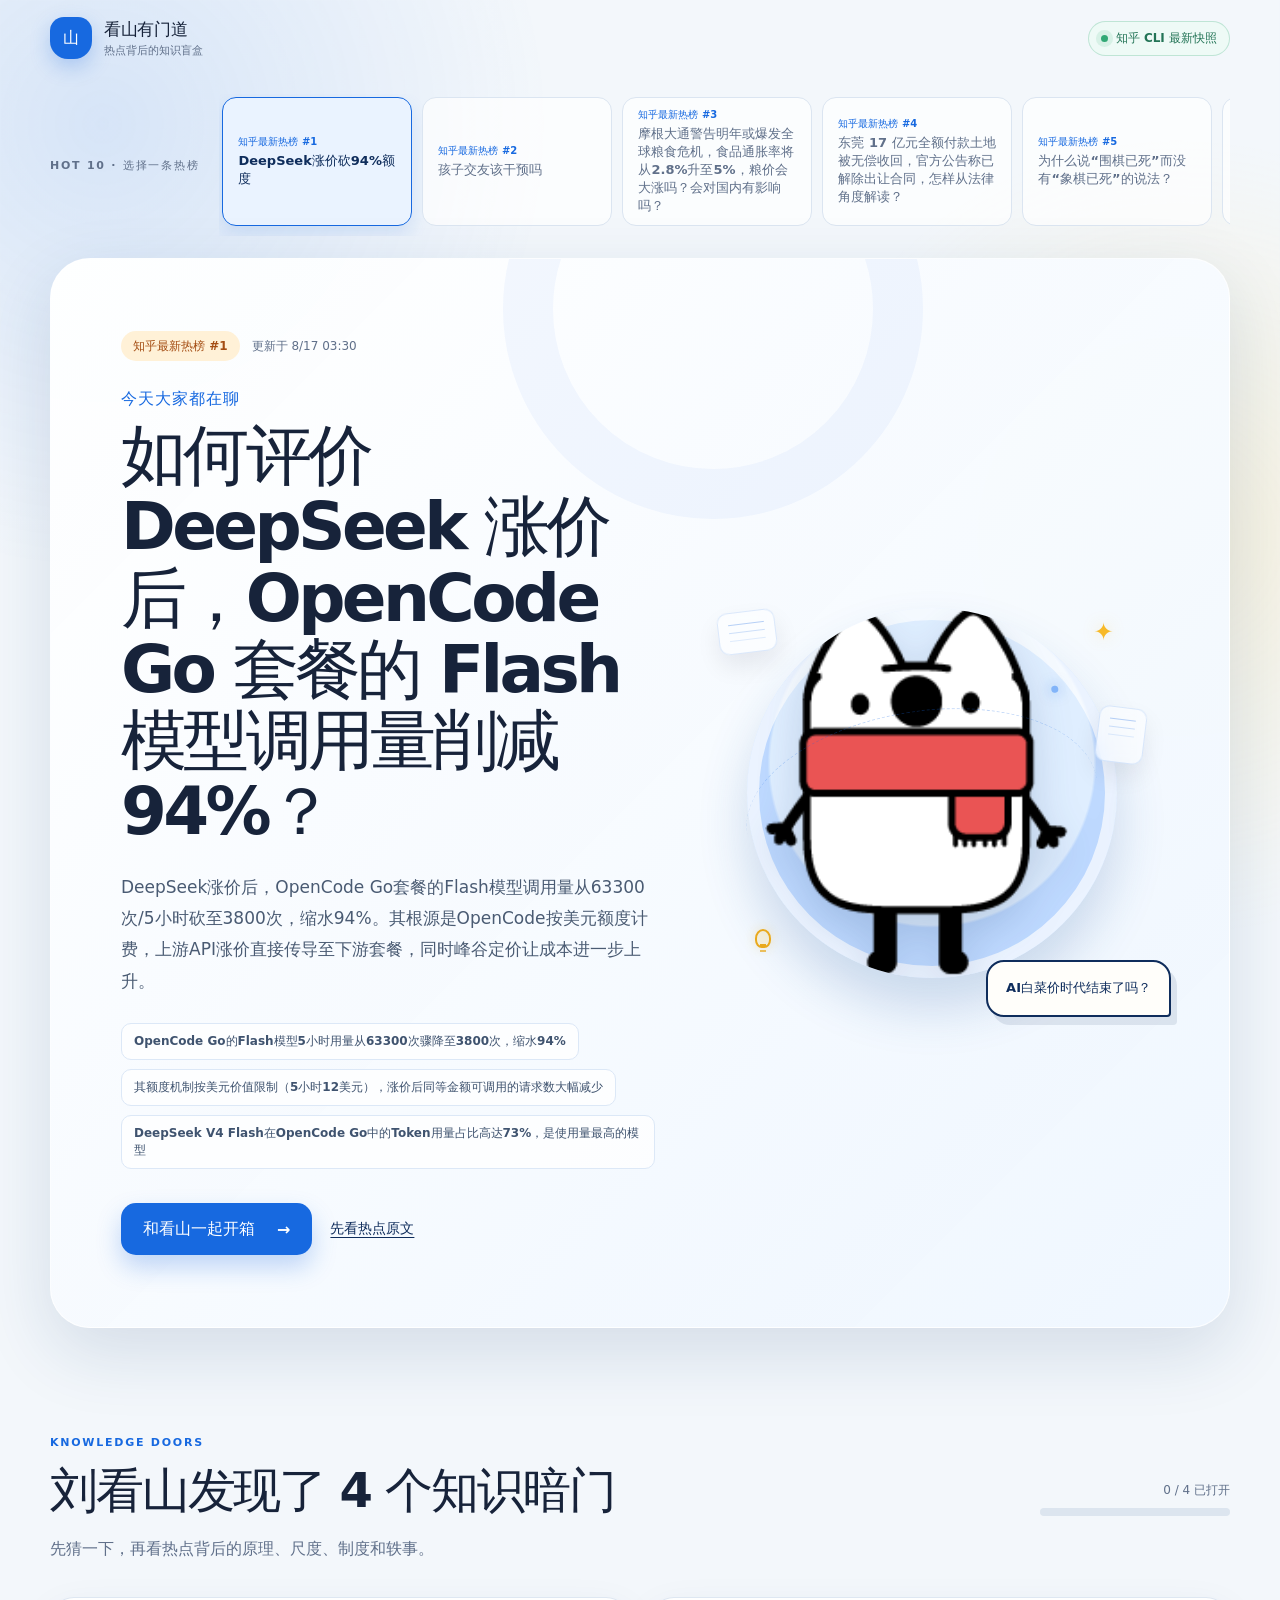
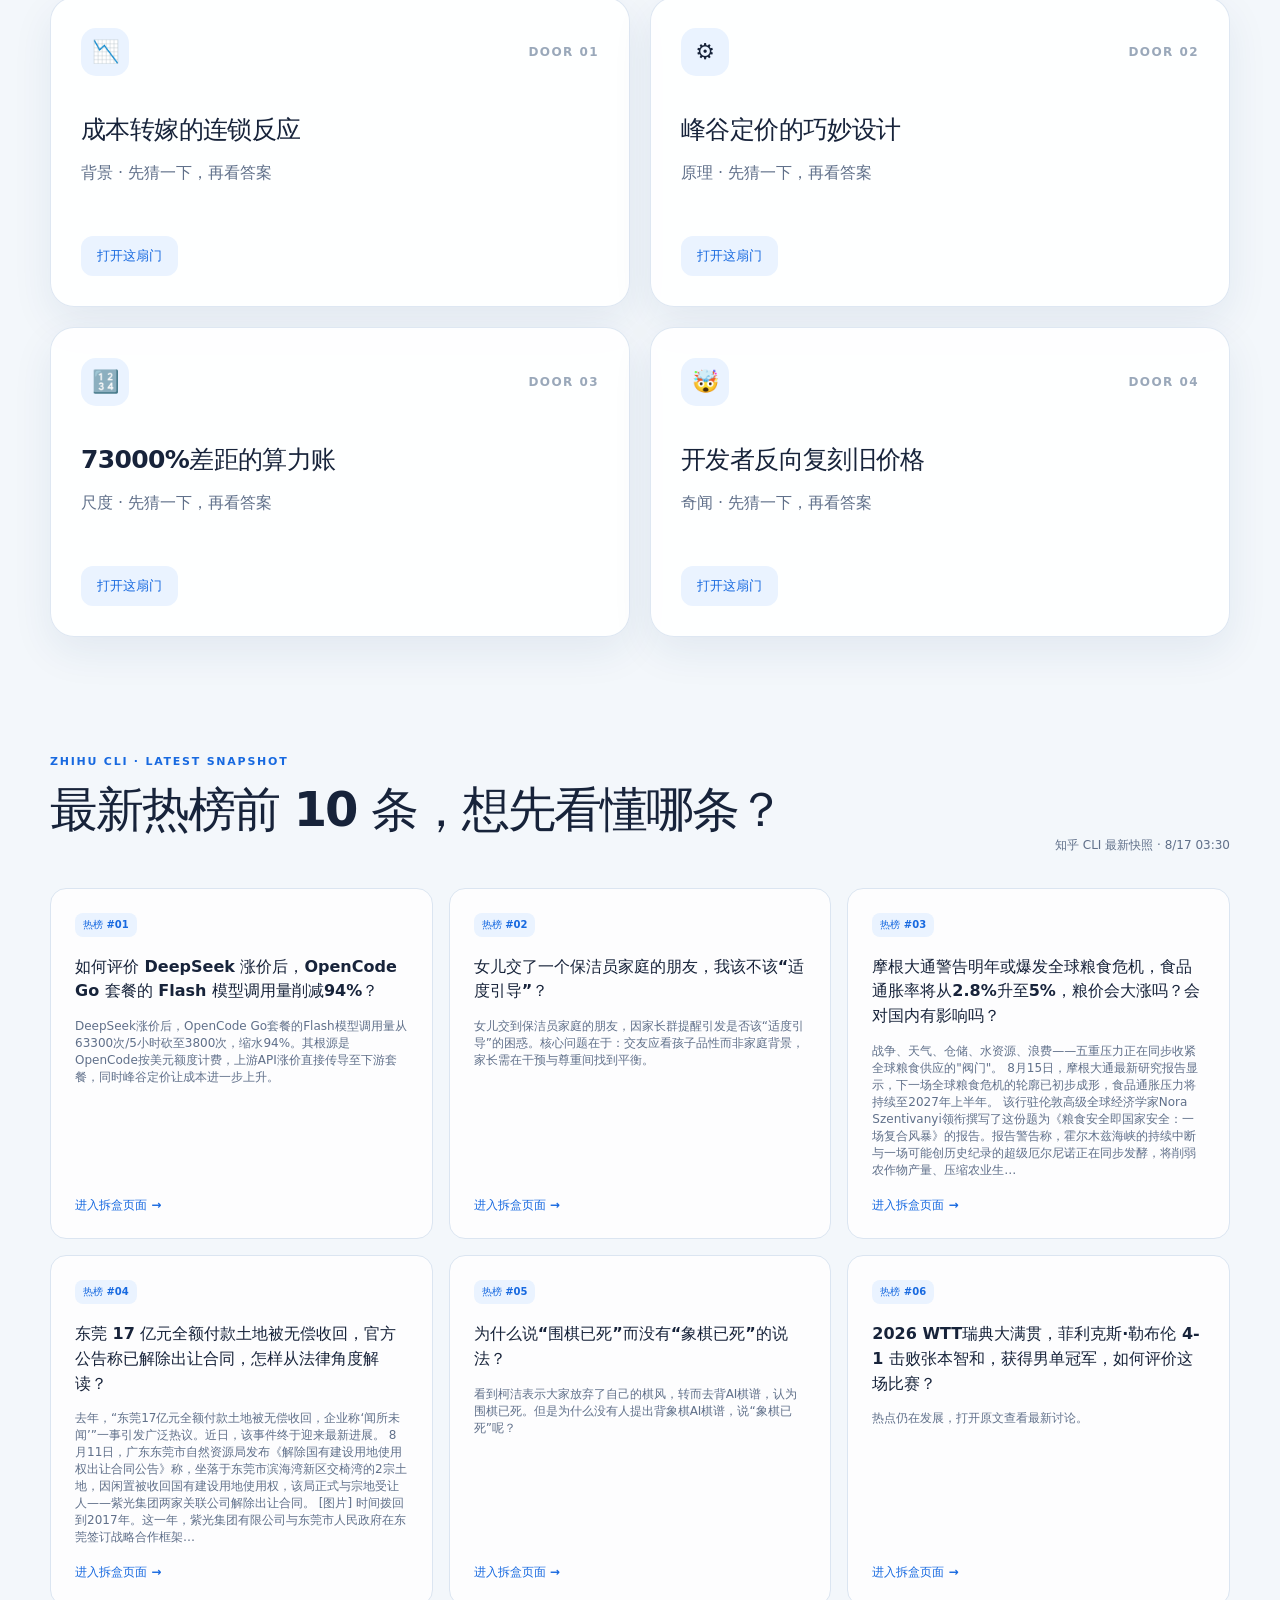
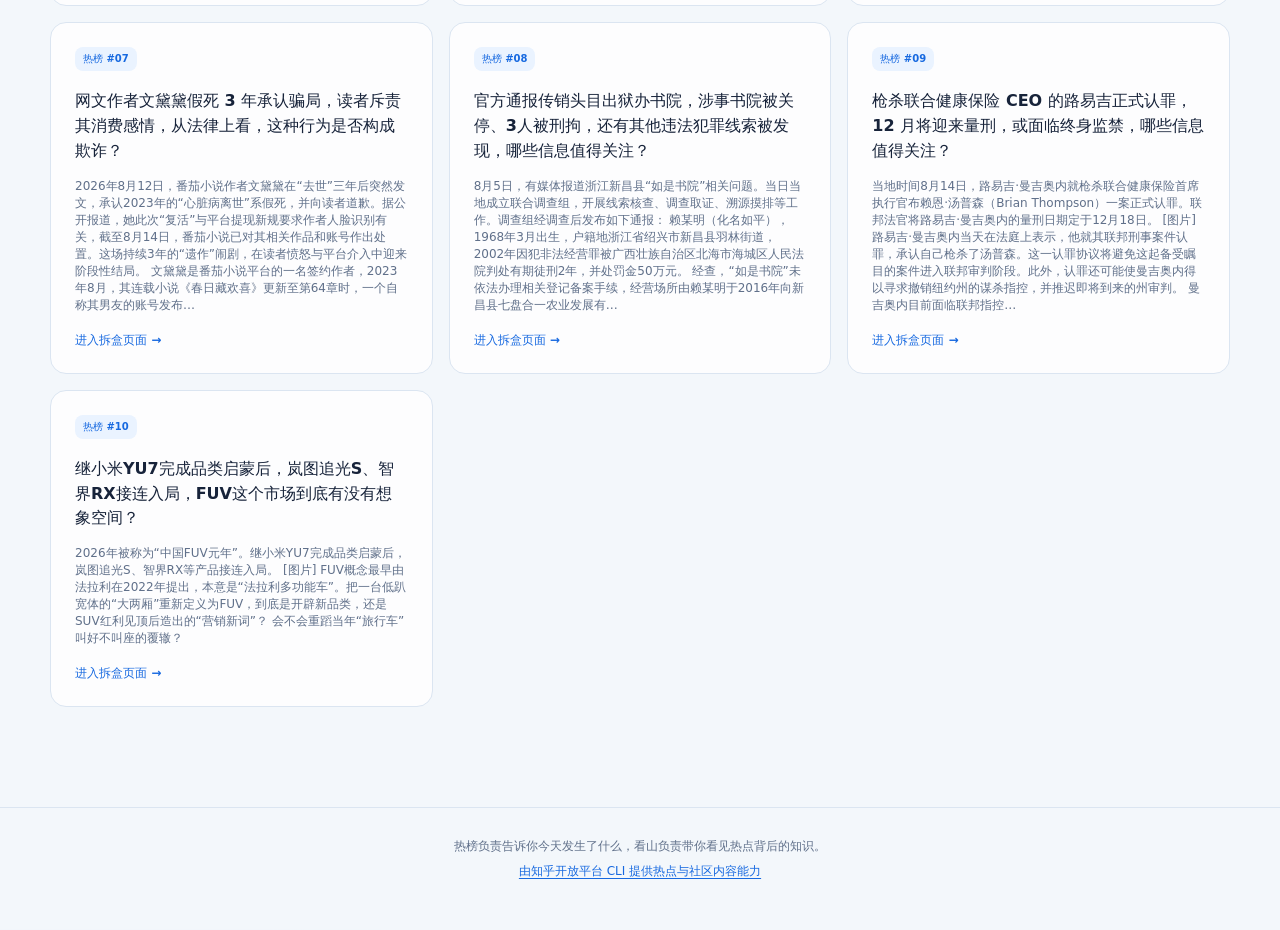
==== commit d7082fc2: "Publish latest hot knowledge snapshot" ====
--- a/index.html
+++ b/index.html
@@ -5,9 +5,9 @@
     <meta name="viewport" content="width=device-width, initial-scale=1.0" />
     <meta
       name="description"
-      content="看山热知识：打开热点背后的知识盲盒，让你不只知道，还能聊出门道。"
+      content="看山有门道：从知乎热榜出发，打开热点背后的知识盲盒。"
     />
-    <title>看山热知识｜热点背后的知识盲盒</title>
+    <title>看山有门道｜热点背后的知识盲盒</title>
     <style>
 :root {
   --blue: #1769e0;
@@ -150,12 +150,18 @@
 }
 
 .case-switcher > div {
+  min-width: 0;
+  flex: 1;
   display: flex;
   gap: 10px;
+  overflow-x: auto;
+  padding: 3px 3px 10px;
+  scrollbar-width: thin;
 }
 
 .case-switcher button {
-  min-width: 170px;
+  min-width: 190px;
+  flex: 0 0 190px;
   padding: 10px 15px;
   border: 1px solid var(--line);
   border-radius: 14px;
@@ -360,7 +366,7 @@
 .mascot-shell {
   position: relative;
   z-index: 2;
-  width: min(330px, 82%);
+  width: min(370px, 96%);
   aspect-ratio: 1 / 1;
   display: grid;
   place-items: center;
@@ -476,39 +482,133 @@
   transform: rotate(12deg);
 }
 
-.weather-orbit {
+.visual-decor {
   position: absolute;
+  inset: 0;
   z-index: 4;
+  pointer-events: none;
+}
+
+.decor-route {
+  position: absolute;
+  left: 9%;
+  top: 32%;
+  width: 78%;
+  height: 42%;
+  border-top: 1px dashed rgba(23, 105, 224, 0.28);
+  border-radius: 50%;
+  transform: rotate(-9deg);
+}
+
+.decor-route::after {
+  content: "";
+  position: absolute;
+  right: 7%;
+  top: -4px;
+  width: 7px;
+  height: 7px;
+  border-radius: 50%;
+  background: #82b4f9;
+  box-shadow: 0 0 13px rgba(23, 105, 224, 0.55);
+  animation: route-pulse 3.8s ease-in-out infinite;
+}
+
+.decor-star {
+  position: absolute;
+  right: 10%;
+  top: 12%;
+  color: #f7b928;
+  filter: drop-shadow(0 0 8px rgba(247, 185, 40, 0.32));
+  font-size: 24px;
+  font-style: normal;
+  line-height: 1;
+  animation: decor-twinkle 4.6s ease-in-out infinite;
+}
+
+.decor-star::before {
+  content: "✦";
+}
+
+.decor-bulb {
+  position: absolute;
+  left: 11%;
+  bottom: 16%;
+  width: 16px;
+  height: 19px;
+  border: 2px solid #e9a91d;
+  border-radius: 50% 50% 42% 42%;
+  background: rgba(255, 216, 107, 0.22);
+  box-shadow: 0 0 12px rgba(247, 185, 40, 0.24);
+  animation: bulb-glow 4.6s -2.2s ease-in-out infinite;
+}
+
+.decor-bulb::after {
+  content: "";
+  position: absolute;
+  left: 3px;
+  right: 3px;
+  bottom: -6px;
+  height: 4px;
+  border-top: 2px solid #e9a91d;
+  border-bottom: 2px solid rgba(233, 169, 29, 0.7);
+}
+
+.decor-note {
+  position: absolute;
   width: 58px;
-  height: 58px;
-  display: grid;
-  place-items: center;
-  border: 5px solid white;
-  border-radius: 50%;
-  box-shadow: 0 12px 25px rgba(31, 78, 135, 0.18);
-  font-size: 18px;
-  font-weight: 900;
-}
-
-.orbit-one {
-  left: 0;
-  top: 24%;
-  color: white;
-  background: var(--blue);
-}
-
-.orbit-two {
-  right: 5%;
-  top: 9%;
-  color: #8b5700;
-  background: var(--yellow);
-}
-
-.orbit-three {
-  right: 0;
-  bottom: 24%;
-  color: white;
-  background: var(--green);
+  height: 42px;
+  border: 1px solid rgba(23, 105, 224, 0.14);
+  border-radius: 10px;
+  background: rgba(255, 255, 255, 0.5);
+  box-shadow: 0 12px 24px rgba(4, 19, 43, 0.08);
+  backdrop-filter: blur(8px);
+  animation: decor-drift 6s ease-in-out infinite;
+}
+
+.decor-note::before {
+  content: "";
+  position: absolute;
+  left: 10px;
+  right: 10px;
+  top: 11px;
+  height: 1px;
+  background: rgba(23, 105, 224, 0.3);
+  box-shadow: 0 8px 0 rgba(23, 105, 224, 0.2), 0 16px 0 rgba(23, 105, 224, 0.12);
+}
+
+.decor-note-one {
+  left: 3%;
+  top: 10%;
+  transform: rotate(-7deg);
+}
+
+.decor-note-two {
+  right: 3%;
+  top: 31%;
+  width: 48px;
+  height: 56px;
+  transform: rotate(7deg);
+  animation-delay: -3s;
+}
+
+@keyframes route-pulse {
+  0%, 100% { opacity: 0.45; transform: scale(0.72); }
+  50% { opacity: 1; transform: scale(1); }
+}
+
+@keyframes decor-twinkle {
+  0%, 100% { opacity: 0.35; transform: scale(0.78) rotate(0); }
+  45% { opacity: 1; transform: scale(1.08) rotate(45deg); }
+}
+
+@keyframes bulb-glow {
+  0%, 100% { opacity: 0.4; transform: scale(0.88); }
+  45% { opacity: 1; transform: scale(1.08); box-shadow: 0 0 18px rgba(247, 185, 40, 0.42); }
+}
+
+@keyframes decor-drift {
+  0%, 100% { translate: 0 0; }
+  50% { translate: 0 -5px; }
 }
 
 .speech-bubble {
@@ -848,6 +948,10 @@
   border-radius: var(--radius-md);
   text-decoration: none;
   background: rgba(255, 255, 255, 0.82);
+  color: inherit;
+  cursor: pointer;
+  font: inherit;
+  text-align: left;
   transition: transform 180ms ease, border-color 180ms ease;
 }
 
@@ -874,8 +978,14 @@
 }
 
 .hot-item p {
-  margin: auto 0 0;
+  margin: 0 0 18px;
   color: var(--muted);
+  font-size: 12px;
+}
+
+.hot-item strong {
+  margin-top: auto;
+  color: var(--blue);
   font-size: 12px;
 }
 
@@ -1191,7 +1301,7 @@
 
   .case-switcher button {
     min-width: 0;
-    flex: 1;
+    flex: 0 0 160px;
     padding: 9px 11px;
     font-size: 11px;
   }
@@ -1224,11 +1334,6 @@
 
   .mascot-shell {
     width: 260px;
-  }
-
-  .weather-orbit {
-    width: 48px;
-    height: 48px;
   }
 
   .speech-bubble {
@@ -1308,32 +1413,23 @@
   </head>
   <body>
     <header class="site-header">
-      <a class="brand" href="#top" aria-label="看山热知识首页">
+      <a class="brand" href="#top" aria-label="看山有门道首页">
         <span class="brand-mark" aria-hidden="true">山</span>
         <span>
-          <strong>看山热知识</strong>
+          <strong>看山有门道</strong>
           <small>热点背后的知识盲盒</small>
         </span>
       </a>
       <div class="live-status" aria-label="数据状态">
         <span class="status-dot" aria-hidden="true"></span>
-        <span id="data-status">已审核缓存</span>
+        <span id="data-status">知乎 CLI 最新快照</span>
       </div>
     </header>
 
     <main id="top">
       <nav class="case-switcher" aria-label="选择热点演示案例">
-        <span>DEMO CASES</span>
-        <div>
-          <button type="button" data-topic-id="loongson" aria-pressed="true">
-            <small>实时热榜 #4</small>
-            龙芯“狗剩”百万片
-          </button>
-          <button type="button" data-topic-id="typhoon" aria-pressed="false">
-            <small>公共生活</small>
-            北京“台风雨”
-          </button>
-        </div>
+        <span>HOT 10 · 选择一条热榜</span>
+        <div id="topic-switcher"></div>
       </nav>
 
       <section class="hero" aria-labelledby="topic-title">
@@ -1358,9 +1454,13 @@
         </div>
 
         <div class="hero-visual" aria-label="刘看山发现了四个知识暗门">
-          <div class="weather-orbit orbit-one" id="orbit-one" aria-hidden="true">芯</div>
-          <div class="weather-orbit orbit-two" id="orbit-two" aria-hidden="true">100万</div>
-          <div class="weather-orbit orbit-three" id="orbit-three" aria-hidden="true">？</div>
+          <div class="visual-decor" aria-hidden="true">
+            <i class="decor-route"></i>
+            <i class="decor-star"></i>
+            <i class="decor-bulb"></i>
+            <i class="decor-note decor-note-one"></i>
+            <i class="decor-note decor-note-two"></i>
+          </div>
           <div class="mascot-shell">
             <img
               class="mascot-image"
@@ -1430,8 +1530,8 @@
       <section class="more-hot" aria-labelledby="more-title">
         <div class="section-heading compact">
           <div>
-            <p class="section-label">FROM ZHIHU CLI</p>
-            <h2 id="more-title">下一条，想看懂什么？</h2>
+            <p class="section-label">ZHIHU CLI · LATEST SNAPSHOT</p>
+            <h2 id="more-title">最新热榜前 10 条，想先看懂哪条？</h2>
           </div>
           <span class="cache-time" id="hot-cache-time"></span>
         </div>
@@ -1442,7 +1542,7 @@
     <footer>
       <p>热榜负责告诉你今天发生了什么，看山负责带你看见热点背后的知识。</p>
       <a href="https://developer.zhihu.com/docs?key=zhihu_cli" target="_blank" rel="noreferrer">
-        由 Zhihu CLI 提供热点与社区内容能力
+        由知乎开放平台 CLI 提供热点与社区内容能力
       </a>
     </footer>
 
@@ -1456,7 +1556,7 @@
     <div class="toast" id="toast" role="status" aria-live="polite"></div>
     <script type="module">
 const els = {
-  topicButtons: [...document.querySelectorAll("[data-topic-id]")],
+  topicSwitcher: document.querySelector("#topic-switcher"),
   topicRank: document.querySelector("#topic-rank"),
   topicTime: document.querySelector("#topic-time"),
   topicTitle: document.querySelector("#topic-title"),
@@ -1482,9 +1582,6 @@
   toast: document.querySelector("#toast"),
   mascotImage: document.querySelector("#mascot-image"),
   mascotFallback: document.querySelector("#mascot-fallback"),
-  orbitOne: document.querySelector("#orbit-one"),
-  orbitTwo: document.querySelector("#orbit-two"),
-  orbitThree: document.querySelector("#orbit-three"),
   speechBubble: document.querySelector("#speech-bubble")
 };
 
@@ -1519,7 +1616,7 @@
   return Number.isNaN(date.valueOf()) ? "时间待确认" : formatter.format(date);
 }
 
-const embeddedData = {"data/hot-topic.json":{"id":"typhoon","updatedAt":"2026-08-12T10:00:00+08:00","mode":"reviewed-cache","topic":{"rank":"今日热榜 #14","category":"公共生活","shortTitle":"台风雨","title":"台风已经停编，为什么北京仍然下起了“台风雨”？","summary":"8 月 12 日，北京出现明显强降雨，暴雨预警与防汛响应同时生效。热点告诉我们雨来了，刘看山想带你看看：水汽从哪来、两个等级有什么区别、毫米究竟有多大，以及台风名字为何也会“退役”。","facts":["热点持续更新中","暴雨预警生效","防汛响应启动","预计探索 3 分钟"],"sourceUrl":"https://www.zhihu.com/question/2070230875938054245","talkOpener":"你知道台风已经停编了，为什么北京还会下“台风雨”吗？","visualTokens":["雨","?","知"],"bubble":"新闻你可能看过，\n但里面还藏着四个门道。","boxes":[{"id":"water-vapor","type":"mechanism","label":"原来如此盒","icon":"☁️","clue":"主角已经退场，影响却刚刚抵达。","question":"台风已经停编，为什么北京仍可能出现“台风雨”？","options":["台风中心其实已经直接移动到了北京","台风相关水汽仍在输送，遇到冷空气或地形抬升后形成降雨","城市热岛效应会在原地制造一场台风"],"answer":1,"answerNote":"多数人的第一直觉会把“台风停编”理解成“所有影响立即结束”，但天气系统并不是一个开关。","headline":"台风停编，不等于它输送的暖湿水汽立即消失。","explanation":["“停编”表示热带气旋已经不再满足继续编号和发布的条件，不代表空气中的水汽同时清零。","暖湿水汽可以继续向北输送，遇到冷空气、辐合或地形抬升后冷却凝结，形成明显降雨。","新闻中的“台风雨”描述的是水汽来源和天气影响，并不等于台风中心抵达北京。"],"misconception":"不要把“台风停编”和“相关风险解除”画等号，后续降雨仍需看当地预警。","talkLine":"台风像一台已经熄火的运输车，但它送来的“水汽货物”还在路上。","sources":[{"title":"知乎热点：台风雨抵达北京","url":"https://www.zhihu.com/question/2070230875938054245"}]},{"id":"warning-response","type":"system","label":"制度说明书盒","icon":"🚦","clue":"新闻里同时出现两个等级，它们不是一张成绩单。","question":"“暴雨橙色预警”和“防汛二级响应”最主要的区别是什么？","options":["完全没有区别，只是两个部门用了不同名字","一个描述天气风险，一个组织城市采取防汛行动","橙色永远比二级严重，二者可以直接比较高低"],"answer":1,"answerNote":"它们经常同时出现在新闻标题里，所以很容易被看作两个可直接比较的危险等级。","headline":"一个告诉你天气可能有多危险，一个决定城市如何行动。","explanation":["暴雨预警主要依据降雨强度、持续时间等气象条件，向公众提示可能出现的天气危险。","防汛响应由防汛部门综合考虑洪水、山洪、内涝、地质灾害和城市运行等风险后启动。","北京防汛响应从四级到一级逐级升高，一级最高，二级是第二高等级。"],"misconception":"橙色和二级属于不同体系，不宜简单问“哪一个更大”。","talkLine":"暴雨预警像天气危险评分，防汛响应更像城市行动工单。","sources":[{"title":"北京市防汛应急预案（2024 年修订）","url":"https://yjglj.beijing.gov.cn/art/2024/4/11/art_2522_674642.html"},{"title":"北京市暴雨灾害公众防御指引","url":"https://yjglj.beijing.gov.cn/art/2016/3/18/art_2762_244302.html"}]},{"id":"rainfall-scale","type":"scale","label":"数字有多大盒","icon":"📏","clue":"175.6 毫米听起来不大，换个单位就不一样了。","question":"气象中的“降雨量 175.6 毫米”最准确表示什么？","options":["雨水均匀铺在水平面且不流失时，水深约 17.56 厘米","每一滴雨的直径都是 175.6 毫米","所有河流的水位都会统一上涨 175.6 毫米"],"answer":0,"answerNote":"毫米是长度单位，但在降雨量里，它描述的是一定面积上累积雨水折算后的水深。","headline":"175.6 毫米落在一公顷上，约等于 1756 吨水。","explanation":["175.6 毫米等于 0.1756 米；如果雨水没有蒸发、渗透或流走，平地水深约为 17.56 厘米。","一公顷是 10,000 平方米，乘以 0.1756 米，可得 1,756 立方米水。","一立方米水约重一吨，因此对应约 1,756 吨水；短时间集中降下时，对排水系统压力更大。"],"misconception":"城市风险不仅看累计降雨量，还要看雨强、持续时间、地形和排水能力。","talkLine":"175.6 毫米的雨落在一公顷上，相当于突然来了约 1756 吨水。","sources":[{"title":"知乎热点中的北京降雨实况与讨论","url":"https://www.zhihu.com/question/2070230875938054245"}]},{"id":"typhoon-names","type":"story","label":"奇闻轶事盒","icon":"🐬","clue":"台风名字不是一次性的，有些还会永远“退役”。","question":"关于西北太平洋台风名字，哪一种说法是正确的？","options":["每次台风形成后，由网友临时投票起名","名字来自一张循环使用的命名表，部分名字可能被除名","全世界台风都只使用英文字母和数字编号"],"answer":1,"answerNote":"“白海豚”听起来很像一次性的可爱昵称，其实它属于正式命名体系。","headline":"台风名字循环使用，也会像球衣号码一样“退役”。","explanation":["西北太平洋和南海热带气旋使用具有亚洲风格的命名表，名称由台风委员会相关成员提供。","命名表中的名字按顺序循环使用，并非每次出现台风时临时创作。","造成严重灾害或因特殊原因不宜继续使用的名字可能被除名，空缺再由原提供方推荐替代名称。"],"misconception":"台风中文名不是媒体自行翻译的网络昵称，而是正式命名体系的一部分。","talkLine":"台风名字也会退役，有点像球队不再使用一位传奇球员的号码。","sources":[{"title":"中国气象局：9 个台风新名正式启用","url":"https://www.cma.gov.cn/ztbd/2024zt/20240402/2023032402/202406/t20240606_6330115.html"}]}]}},"data/hot-topic-loongson.json":{"id":"loongson","updatedAt":"2026-08-12T03:47:23.754Z","mode":"live-cli","topic":{"rank":"今日热榜 #4","category":"科技","shortTitle":"龙芯 3A6000","title":"从“狗剩”到百万片，国产龙芯走过了什么？","summary":"龙芯 3A6000 主流行业出货量突破 100 万片登上知乎热榜。数字之外，刘看山想带你看懂：为什么它曾叫“狗剩”、指令集究竟是什么、百万出货说明了什么，以及为什么造好 CPU 还只是生态的起点。","facts":["实时热榜 #4","主流行业出货超 100 万片","从 2002 到 2026","预计探索 3 分钟"],"sourceUrl":"https://www.zhihu.com/question/2070058112137140135","talkOpener":"你知道国产龙芯最早为什么有个“狗剩”的小名吗？","visualTokens":["芯","100万","？"],"bubble":"从“狗剩”到百万片，\n这里藏着四个门道。","boxes":[{"id":"godson-name","type":"story","label":"奇闻轶事盒","icon":"🐕","clue":"这个听起来很土的小名，其实藏着团队的愿望。","question":"早期龙芯为什么会有“狗剩”这个小名？","options":["早期英文名 Godson 与中文小名相联，团队取“贱名”寄望它好养活","第一代芯片由一位叫狗剩的工程师独立设计","网友把 3A6000 跑分较低的工程样片临时这样称呼"],"answer":0,"answerNote":"它不是网友后来给 3A6000 起的黑称，而是龙芯早期研发史中的正式小名。","headline":"“狗剩”对应早期英文名 Godson，也寄托着“名字朴素、容易养大”的心愿。","explanation":["中科院计算所资料记载，龙芯 1 号早期英文名为 Godson，团队把“狗剩”当作它的中文小名。","胡伟武解释过这个名字的朴素寓意：给新生事物取个“贱名”，盼它能经得住困难、慢慢长大。","2002 年 8 月 10 日清晨，首台装有龙芯 1 号 CPU 的计算机成功启动；二十多年后的百万片节点，让这个小名有了完整的成长叙事。"],"misconception":"“狗剩”指向龙芯早期历史，不是 3A6000 的正式型号，也不代表对国产芯片性能的评价。","talkLine":"龙芯早期叫 Godson，中文小名“狗剩”，是科研团队盼它“好养活、能长大”的朴素愿望。","sources":[{"title":"中科院计算所：胡伟武“做产品就像养孩子”","url":"https://www.ict.ac.cn/xwgg/mtwz/202502/t20250207_7525315.html"},{"title":"中科院计算所：孕育“龙芯”的 478 个日夜","url":"https://www.ict.ac.cn/xwgg/mtwz/202502/t20250207_7525357.html"}]},{"id":"instruction-set","type":"mechanism","label":"原来如此盒","icon":"📖","clue":"CPU 也要先学会一套“字典和语法”。","question":"“龙架构指令集”最接近下面哪种解释？","options":["印在芯片外壳上的品牌标识，与软件无关","软件与 CPU 约定的基本指令、寄存器和运行规则","制造芯片时使用的纳米制程名称"],"answer":1,"answerNote":"指令集看不见，却决定了软件用什么方式向处理器下达最基础的计算命令。","headline":"指令集像 CPU 的“字典和语法”，微架构则是它把命令执行得多快的方法。","explanation":["指令集架构定义处理器能理解哪些指令、有哪些寄存器、数据如何表示，以及软件和硬件如何衔接。","龙芯官方资料称，LoongArch 从顶层架构、指令功能到 ABI 标准均为自主设计，无需国外授权。","3A6000 是第四代微架构的首款产品，集成 4 个 LA664 处理器核并支持同时多线程，共有 8 个逻辑核。"],"misconception":"自主指令集不等于所有旧软件自动兼容；应用仍需要原生适配、重新编译或借助翻译技术。","talkLine":"CPU 性能像阅读速度，指令集则像它识字所用的字典和语法。","sources":[{"title":"龙芯中科：新一代处理器龙芯 3A6000","url":"https://www.loongson.cn/news/show?id=623"},{"title":"龙架构参考手册（基础架构）","url":"https://www.loongson.cn/uploads/images/2025032109191292796.%E9%BE%99%E6%9E%B6%E6%9E%84%E5%8F%82%E8%80%83%E6%89%8B%E5%86%8C%E5%8D%B7%E4%B8%80_r1p11.pdf"}]},{"id":"million-shipped","type":"scale","label":"数字有多大盒","icon":"📦","clue":"100 万很醒目，但先要看清它统计的是什么。","question":"“主流行业出货量突破 100 万片”最直接说明什么？","options":["全球每一千台电脑里就一定有一台使用 3A6000","这款芯片已在特定行业形成百万量级出货，而非只停留在样片阶段","已经有 100 万名个人消费者每天在家中使用它"],"answer":1,"answerNote":"“主流行业”“出货量”和“片”都是边界词，理解里程碑之前要先保留这些限定。","headline":"百万出货证明产品跨过了规模化门槛，但不等于百万活跃用户或全球市场份额。","explanation":["龙芯中科披露的是 3A6000 桌面处理器在主流行业的累计出货量，口径并非全球零售销量。","出货量不能直接换算成已装机数、活跃用户数或市场占有率，因此不宜做这些外推。","它的产业意义在于：更多真实部署能带来兼容性反馈、供应链验证和软件适配动力，帮助产品继续迭代。"],"misconception":"“出货”不一定等于终端已经售出或正在使用；评价商业化还要结合客户结构、收入、复购和生态。","talkLine":"这 100 万片最重要的不是凑成一个大数，而是说明它已从实验室样片走进规模化部署。","sources":[{"title":"龙芯中科：3A6000 主流行业出货突破 100 万片","url":"https://www.loongson.cn/news/show?id=835"},{"title":"知乎热榜：龙芯 3A6000 百万片意味着什么","url":"https://www.zhihu.com/question/2070058112137140135"}]},{"id":"software-ecosystem","type":"system","label":"生态说明书盒","icon":"🧩","clue":"一颗芯片跑得快，还要有人替它把路修通。","question":"为什么更换 CPU 架构通常不只是“把芯片插上去”这么简单？","options":["不同架构只能使用不同形状的键盘和显示器","操作系统、编译器、驱动、运行时和应用都要形成兼容链条","每种 CPU 架构都必须重新发明互联网协议"],"answer":1,"answerNote":"用户看到的是一个应用图标，背后却站着固件、系统、工具链、运行时和驱动等很多层。","headline":"造出 CPU 像修好路基；生态决定路上有没有车、加油站和目的地。","explanation":["应用最终需要转换为目标指令集能执行的代码，所以编译器、系统库和运行时必须支持相应架构。","龙芯的 Loongnix 基础系统维护内核、GCC、LLVM、Java、Node.js、Qt、Electron 等基础软件环境，并强调统一系统架构和 API。","原生适配、开源社区支持和二进制翻译可以共同降低迁移门槛，但每款具体应用的体验仍需实际验证。"],"misconception":"某项基准性能达到相近水平，不代表所有软件在两种平台上的兼容性和体验完全相同。","talkLine":"造 CPU 是修路基，操作系统、编译器和应用生态才是路上的车、加油站和目的地。","sources":[{"title":"龙芯中科：Loongnix 基础版操作系统","url":"https://www.loongson.cn/index.php/system/loongnix"},{"title":"龙芯中科：新一代处理器龙芯 3A6000","url":"https://www.loongson.cn/news/show?id=623"}]}]}},"data/hot-list.json":{"updatedAt":"2026-08-12T03:47:23.754Z","source":"zhihu-cli","items":[{"title":"胖东来公布侵犯员工尊严案例，顾客驾车顶撞员工被行拘、掌掴员工被起诉，员工获上万元赔偿，如何看待此事？","url":"https://www.zhihu.com/question/2070467817976210988","thumbnailUrl":"https://pic4.zhimg.com/v2-82b9c204992cb690a5dd85b243ce4ddf.jpg","summary":"8月10日，胖东来通过官方社交媒体账号公布了两起侵犯员工人格尊严的典型案例，被侵犯的员工分别获得1万元和5万元补偿。目前，其中一起涉及精神疾病患者的案件已进入民事诉讼程序。 [图片] 被车顶撞补偿1万，肇事者行拘6日 据胖东来公示信息，2026年2月11日，新乡门店公共安全部员工武某某在执勤期间，发现一名顾客驾驶车辆违规插队，多次上前制止。该顾客不听劝阻，驾车顶撞员工武某某向前行驶，在场其他员工共同制止车辆行驶后，车主驶…"},{"title":"怎么看 DeepSeek 注册 Harness 公众号并选用黑鲸鱼 logo ？","url":"https://www.zhihu.com/question/2070437867311174069","thumbnailUrl":"https://pic4.zhimg.com/v2-f5f6a3673125badea580fb4e4ae416a7.jpg","summary":"DeepSeek Harness 的 Logo 是一只黑色鲸鱼 [图片] [图片] [图片]"},{"title":"为什么国内大学都不愿意改善学生的住宿条件，比如四人间升级为双人间甚至单人间？","url":"https://www.zhihu.com/question/2036433829762691742","thumbnailUrl":"https://pic4.zhimg.com/v2-6444c1924faae26ec005683fcb24540b.jpg","summary":""},{"title":"曾被戏称为「狗剩」的国产龙芯，其 3A6000 出货量突破百万，这对国产 CPU 发展有何意义？","url":"https://www.zhihu.com/question/2070058112137140135","thumbnailUrl":"https://pic3.zhimg.com/v2-984f92f62389e1f74a7f2c21bdbe400a.jpg","summary":"2002年8月10日凌晨，中科院计算所北楼105房间，安装了“龙芯1号”CPU（通用处理器）的计算机顺利启动。作为我国首款自主研发的通用CPU，“龙芯1号”因此被载入中国科技创新史。 如今，24年过去，龙芯已经更迭多代，最新款龙芯3A6000桌面处理器主流行业出货量突破100万片，意味着国产CPU正实现从“可用”到“好用”的跨越式升级。 抚今追昔，时间印证了彼时判断的清醒，也为接下来的攻坚指引了方向。 （一） 龙芯的故事，要从振聋…"},{"title":"「人民艺术家」郭兰英逝世，享年 97 岁，代表作有《我的祖国》《南泥湾》等，她的哪些作品令你印象深刻？","url":"https://www.zhihu.com/question/2070707063454537374","thumbnailUrl":"https://pic3.zhimg.com/v2-9de0bd53127c23c7e8ae6d19714efc46.jpg","summary":"[图片] 中国歌剧舞剧院发布讣告，中国共产党优秀党员，“人民艺术家”国家荣誉称号获得者，“最美奋斗者”荣誉称号获得者，“中国文联终身成就戏剧家”荣誉称号获得者，第一、二、三、五、六届全国人民代表大会代表，中国歌剧舞剧院一级演员，著名歌剧表演艺术家郭兰英同志，因病于2026年8月11日17时14分在广州逝世，享年97岁。 [图片] 多部作品成为传唱至今的经典一条大河波浪宽，风吹稻花香两岸。 每当这熟悉的旋律响起，人们总是不由自主地…"},{"title":"百万粉丝网红姜小柔去世，年仅 24 岁，还有哪些信息值得关注？","url":"https://www.zhihu.com/question/2070280309057263511","thumbnailUrl":"https://pic4.zhimg.com/v2-44c5136a0d015eeb96eec37eef15a8c7.jpg","summary":"“从此以后柔姐就不能陪伴大家了，因为（她）7月15日凌晨从广西回广州的途中发生了车祸，因伤势严重送往医院，救治时已经陷入昏迷和无呼吸状态等症状，医生已经尽全力救治了，最后因伤势严重导致离开了……希望大家不要再乱说乱传了，祝柔姐一路走好、一路平安。” 近日，一位自称为网红姜小柔助理和徒弟的网友称，拥有超百万粉丝的女网红姜小柔因车祸去世，消息引发网友广泛关注。 该网友发出的一张中山大学孙逸仙纪念医院的《…"},{"title":"如何看待京东上大规模出现「李鬼」笔记本电脑？","url":"https://www.zhihu.com/question/2070197481544201908","thumbnailUrl":"https://pic1.zhimg.com/v2-9787293927d0e7504425877ef638144c.jpg","summary":"[图片] [图片] [图片] [图片] [图片]"},{"title":"深圳大学拟拿出5.3亿元，买下整栋商品房给学生当宿舍，背后有哪些考量？买商品房当宿舍会成为趋势吗？","url":"https://www.zhihu.com/question/2070596779347916555","thumbnailUrl":"https://pic3.zhimg.com/v2-17dcd01d0faed8d0942ccb5e8e2215fe.jpg","summary":"8月3日，深圳公共资源交易中心挂出一则采购结果公告，深圳大学花8057.07万元租下南山西丽汉园茗院264套住房；租期三年。 租楼落定同期，深大另一头还挂了一笔更大的账：在中国·深圳政府采购网发布商品房购置意向，拟拿出5.336亿元，买下整栋商品房给学生当宿舍。 一边8057万租三年，一边5.3亿买产权，深大把“租赁+购置”两套方案同时摆上桌：短期靠租赁264套房救急2026级新生入住，中长期靠买楼把校外宿舍资产化。深大官网8月5…"},{"title":"「台风雨」抵达北京，局地有大暴雨，全市启动防汛二级应急响应，你那里情况如何？雨大吗？","url":"https://www.zhihu.com/question/2070230875938054245","thumbnailUrl":"https://pic1.zhimg.com/v2-c1d3dc3e5b90320c0af9758f88c86b04.jpg","summary":"8月12日早晨到夜间，阴有暴雨，局地大暴雨；白天偏东风二级左右，最高气温27℃；夜间东转北风一二级，最低气温23℃。暴雨橙色和雷电黄色预警信号中，今天早晨至白天降雨明显，夜间至明天白天逐渐减弱，出行请注意防范。 北京今天最高气温27℃ 局地有大暴雨 “台风雨”已抵达北京。从雷达图上看，降雨回波正在自南向北移动，傍晚前后北京降雨将逐渐增强，晚高峰出行请注意防雷避雨和交通安全。 过去1小时，北京最大降水量出现在顺…"},{"title":"曝 10 万亿参数的 GPT-6 即将发布，10 万亿参数是什么水平？对此你有哪些期待？","url":"https://www.zhihu.com/question/2070445459840000945","thumbnailUrl":"https://pic1.zhimg.com/v2-d1e1e7d8cc952a8e6c6797fd7d3738c8.jpg","summary":"10万亿参数的GPT-6，即将于本月发布！ 就在刚刚，X上传来惊爆消息。 AI内幕记者ChrisGPT爆料，即使顶着政府审查的压力，GPT-6 （Astra）仍将在8月发布。 [图片] GPT-6，就是昨天OpenAI紧急暂停发布的模型Astra。 9个月前，OpenAI开始发力，重新分配计算资源。意识到Anthropic在预训练上领先，OpenAI着急了！ [图片] 据估计GPT-4的参数约为1.8万亿。如果Astra参数真的10万亿，那就是GPT-4的五倍以上。 不管怎么说， OpenAI都在预训练上砸出了…"},{"title":"巴、沙、土三国共同防务协议只是代表了中东新局面吗？背后要注意什么 ？","url":"https://www.zhihu.com/question/2070097432243966870","thumbnailUrl":"https://pic2.zhimg.com/v2-17eb2caf53dc9a5341d93c1f9cc56831.jpg","summary":"新华社开罗/伊斯坦布尔8月9日电（记者吴宝澍程睿泽罗晨）沙特阿拉伯、土耳其和巴基斯坦三国7日在沙特城市麦加签署《麦加共同防务协议》，其中“一国受袭、共同响应”的条款备受关注。 分析人士指出，三国“抱团”的背后，既有近期中东安全形势恶化的现实压力，也反映出地区国家对美国安全承诺信心不足。三国寻求安全防务合作多元化，或将对地区局势产生长远影响，但这一防务协议的实际效果将如何仍有待观察。 https://baijiahao.baidu.com/s?id=1873089214424873170&wfr=spider&for=pc …"},{"title":"普通人就算有钱，为什么慎重购买别墅？","url":"https://www.zhihu.com/question/2059460521213146058","thumbnailUrl":"https://pic4.zhimg.com/v2-1d59f248542fe1bdcb41e9bab27f1283.jpg","summary":"大家都羡慕别墅庭院宽敞，居住环境安静舒适。可不少普通家庭咬牙买下别墅，入住一段时间之后满心后悔。"},{"title":"短剧演员自曝富婆带资进组演女主，给自己硬加 60 多场吻戏，短剧上线仅数日便被下架，如何看待此事？","url":"https://www.zhihu.com/question/2069387389651215691","thumbnailUrl":"https://pic4.zhimg.com/v2-1db2348c5c2a15e33ab5fc518bea8b1b.jpg","summary":"近日，短剧演员钟宇飞自曝片场被富婆投资方加拍到60余场吻戏，全剧也就50多集，对方亲自担任女主角，硬性加入大量亲密戏，更在拍摄中伸舌越界输送口水，其坦言因对方既是女主角又是资方，自己刚入行不敢得罪。据悉，该短剧上线仅数日便被平台下架。 富婆带资进组当女主，50集短剧给自己硬加60多场吻戏，男演员钟宇飞崩溃自曝：刚入行，不敢得罪只能强忍，该剧因吻戏过多，资方未支付后期制作费用，已下架_腾讯新闻"},{"title":"NBA公布26-27赛季常规赛赛程，詹姆斯连续八年打揭幕战，这体现了他在联盟中怎样的地位？","url":"https://www.zhihu.com/question/2070559888154145150","thumbnailUrl":"https://pic4.zhimg.com/v2-c7fe1333663b46069c0360f28f4c8447.jpg","summary":"北京时间8月12日消息，NBA官方确认2026-27赛季完整常规赛赛程将于北京时间8月15日凌晨3点发布。据联盟公布的揭幕战安排，今夏底薪加盟费城76人的勒布朗·詹姆斯，将随队客场挑战卫冕冠军尼克斯。这意味着詹姆斯将连续第8个赛季站上NBA揭幕战舞台，目前他生涯揭幕战总得分已达到549分，高居NBA历史第一。[5] 詹姆斯是2003年NBA选秀状元，职业生涯先后效力骑士、热火、湖人。2025-26赛季结束后，他离开效力8年的湖人，以2年800万美…"},{"title":"《影之刃零》正式开启预售，标准版268元，甄子丹出演核心角色，11分钟实机视频全程高能，如何评价？","url":"https://www.zhihu.com/question/2070811856655198163","thumbnailUrl":"https://pic1.zhimg.com/v2-31ba8282c9128eb213599c0f42e92eec.jpg","summary":"8月12日上午10点，《影之刃零》正式开启全平台预售： 1）标准版268元，豪华版328元。 2）功夫巨星甄子丹重磅加盟，这是国产单机游戏首次邀请世界级动作明星参与核心角色的塑造。 3）11分钟实机视频引爆全网，炫目的动作设计和强烈的视听冲击赢得玩家的广泛好评。 这个价格是否符合预期？甄子丹的亮相算不算双厨狂喜?11分钟实机视频你会打几分？欢迎大家畅所欲言。"},{"title":"如何评价米哈游旗下AI互动陪伴产品《BSide: Olivia Lin》宣告停止运营？","url":"https://www.zhihu.com/question/2070534573788751684","thumbnailUrl":"https://pic2.zhimg.com/v2-9930874c2db4401bc6ad76f28af2de85.jpg","summary":"关联问题： 如何评价林离Olivia桌面软件《BSide: Olivia Lin》登录Steam抢先体验？ 公告原文： Steam - 《BSide: Olivia Lin》停止运营公告 [图片]"},{"title":"东莞招教师将其称作「课时服务人员」，网友质疑老师变为服务者，如何看待这一称呼的转变？会弱化教师身份吗？","url":"https://www.zhihu.com/question/2070470862801737396","thumbnailUrl":"https://pic2.zhimg.com/v2-5b74e49a2377352fcf5f2752a92c635d.jpg","summary":"近日，网友称东莞人才人力资源服务有限公司向社会招聘课时服务人员，引发关注：“为何叫课时服务人员，而非教师”“与教师是否有区别”“待遇是否有变化”“权责是否会变”“为何不由学校招聘”……另有人认为名称上的改变，老师或从教育者变为服务者。 [图片] △网友曾对此提出质疑。 年薪10万+，取代临聘教师，参与教学工作 教育局：可理解为用人单位向公司“购买服务”潇湘晨报·晨视频记者注意到，东莞中学公众号也曾转发类似信息，…"},{"title":"李嘉诚再抛售海外资产，估值最多为 166 亿港元，如何理解这一举动？长江实业为何频繁出售海外资产？","url":"https://www.zhihu.com/question/2070444805600047561","thumbnailUrl":"https://pic3.zhimg.com/v2-1da618fd840cd11b189b3df6825462a6.jpg","summary":"李嘉诚家族再度启动出售海外资产，这一次是澳洲能源企业EDL Energy。 根据澳洲当地财经媒体消息，李嘉诚家族旗下长江基建（长建）已委托摩根士丹利及巴克莱，启动出售旗下澳洲可持续分布式能源生产商EDL Energy的持股，估值预计介于20亿至30亿澳元，折合约110.8亿至166.6亿港元。 公开资料显示，EDL Energy主要从事洁净及可再生电力、可再生天然气及远程可再生能源业务，主要客户包括嘉能可及力拓等。2025年，EDL Energy管理层调…"},{"title":"美记称詹姆斯 23 年生涯未主动申请交易，为何公众对其忠诚度评价两极分化？","url":"https://www.zhihu.com/question/2070593750850613303","thumbnailUrl":"https://pic2.zhimg.com/v2-e208d8cec886229744e39fe0b0c9d2c1.jpg","summary":"今日，雅虎体育记者Damien Peters发推评价了詹姆斯，他写道：“勒布朗·詹姆斯是NBA历史上征战赛季最多的球员。然而在这漫长的23载岁月中，他从未主动提出过交易申请。每一份合同皆善始善终，每一项义务皆恪尽己责。但世人鲜少将‘忠诚’二字与他挂钩，当你白纸黑字签下的每一份合约都逐一兑现时，这份坚守又该作何衡量？” 美记：詹姆斯23年生涯从未主动申请交易 世人鲜少将忠诚与他挂钩"},{"title":"今年「984.5 高校」升温了吗？报考这些新型研究型大学的优劣势都有哪些？","url":"https://www.zhihu.com/question/2070509397264917490","thumbnailUrl":"https://pic3.zhimg.com/v2-b259e652b9f71c0732a75b134b65f9fe.jpg","summary":"今年高考录取，有个词火得一塌糊涂：“984.5”高校。什么意思呢？ 就是有一批大学，没有985的“帽子”，但录取分数线却实实在在地超过了985，它们就是“新型研究型大学”。南方科技大学、深圳理工大学、西湖大学、福耀科技大学，在各自所在省份的录取最低位次均高于本省的985“老大哥”——中山大学、浙江大学、厦门大学。 这说明，许多高分尖子生的第一志愿，正在从985转向这一批新秀。甘肃一位656分的考生，明明够得上中科大、…"}]}};
+const embeddedData = {"data/hot-pages.json":{"generatedAt":"2026-08-17T03:30:51.353Z","source":"Zhihu official CLI","items":[{"id":"hot-1-f7adf903","updatedAt":"2026-08-17T03:30:34.785Z","mode":"zhihu-cli-answer","topic":{"rank":"知乎最新热榜 #1","shortTitle":"DeepSeek涨价砍94%额度","title":"如何评价 DeepSeek 涨价后，OpenCode Go 套餐的 Flash 模型调用量削减94%？","summary":"DeepSeek涨价后，OpenCode Go套餐的Flash模型调用量从63300次/5小时砍至3800次，缩水94%。其根源是OpenCode按美元额度计费，上游API涨价直接传导至下游套餐，同时峰谷定价让成本进一步上升。","facts":["OpenCode Go的Flash模型5小时用量从63300次骤降至3800次，缩水94%","其额度机制按美元价值限制（5小时12美元），涨价后同等金额可调用的请求数大幅减少","DeepSeek V4 Flash在OpenCode Go中的Token用量占比高达73%，是使用量最高的模型"],"sourceUrl":"https://www.zhihu.com/question/2072481373085028433","thumbnailUrl":"https://pic3.zhimg.com/v2-02b5c659898bb14a41915798aad74352.jpg","talkOpener":"你知道现在写代码最爽的AI模型，套餐额度一夜之间缩水94%了吗？","visualTokens":["涨价","94%","AI套餐"],"bubble":"AI白菜价时代结束了吗？","boxes":[{"id":"door-1","label":"背景","icon":"📉","clue":"成本转嫁的连锁反应","question":"OpenCode Go的Flash额度为何暴跌94%？","options":["A. OpenCode故意削减用户福利","B. 上游DeepSeek涨价，按美元计费的套餐自动缩水","C. Flash模型被OpenCode主动弃用"],"answer":1,"answerNote":"OpenCode Go按美元额度限制（5小时12美元），DeepSeek API涨价后，同样的美元只能买到更少的请求次数，所以额度从63300暴跌至3800。","headline":"上游涨价，下游配额自动缩水","explanation":["OpenCode Go的额度机制是按美元价值而非请求次数计费","DeepSeek官方大幅上调API价格，尤其峰谷定价让高峰时段输出价格涨了350%","OpenCode采购成本上升，只能同步削减套餐内可调用次数"],"misconception":"很多人以为是OpenCode故意砍用户福利，其实是上游涨价自动传导的结果","talkLine":"原来套餐额度是按美元算的，模型一涨价，能用的次数自然就缩水了。","sources":[{"title":"知乎热榜原文","url":"https://www.zhihu.com/question/2072481373085028433"}]},{"id":"door-2","label":"原理","icon":"⚙️","clue":"峰谷定价的巧妙设计","question":"DeepSeek的峰谷定价意味着什么？","options":["A. 不同用户价格不同","B. 不同时段价格不同，高峰翻倍","C. 不同模型价格不同"],"answer":1,"answerNote":"DeepSeek新定价将每天9-12点、14-18点设为高峰时段，价格为闲时两倍，高峰恰好覆盖多数开发者写代码的时间段。","headline":"高峰时段价格翻倍，AI也要错峰用电","explanation":["高峰时段（工作日9-12点、14-18点）价格是空闲时段的两倍","DeepSeek V4 Flash高峰输出从2元涨到9元/百万token，涨幅350%","峰谷定价本质是用价格杠杆引导用户错峰使用，缓解算力挤兑"],"misconception":"以为峰谷定价是单纯涨价，其实是为了分流高峰算力压力","talkLine":"以后写代码也得错峰了，AI模型现在跟电费一样分峰谷价！","sources":[{"title":"知乎热榜原文","url":"https://www.zhihu.com/question/2072481373085028433"}]},{"id":"door-3","label":"尺度","icon":"🔢","clue":"73000%差距的算力账","question":"DeepSeek V4 Flash在OpenCode Go中的Token占比有多高？","options":["A. 约35%","B. 约51%","C. 约73%"],"answer":2,"answerNote":"OpenCode数据显示，DeepSeek V4 Flash占Go套餐总Token用量的73%，累计处理量接近197T Token。","headline":"一个模型撑起73%的套餐用量","explanation":["V4 Flash累计处理近197T Token，是Go套餐中绝对主力","其平均Token成本极低，特别适合Coding Agent场景","该模型降价时OpenCode未同步降价，如今涨价却立刻传导给用户"],"misconception":"认为低价模型使用量占比不会太高，实际是主流选择","talkLine":"一个模型撑起73%的使用量，这才是真正的性价比之王。","sources":[{"title":"知乎热榜原文","url":"https://www.zhihu.com/question/2072481373085028433"}]},{"id":"door-4","label":"奇闻","icon":"🤯","clue":"开发者反向复刻旧价格","question":"OpenCode创始人针对涨价采取了什么行动？","options":["A. 直接停用DeepSeek模型","B. 尝试复现此前低价方案","C. 大幅上调套餐价格"],"answer":1,"answerNote":"OpenCode创始人dax表示团队正在测试多种部署方案，尝试以接近旧价继续托管DeepSeek，但坦言“这并不容易”。","headline":"反向复刻：开发者试图用部署方案对抗涨价","explanation":["dax称数十家声称对齐旧价的供应商实际均未做到","团队正尝试复现此前的价格，但坦言“这并不容易”","有开发者甚至租GPU自行部署来绕开官方定价"],"misconception":"认为涨价后只能被动接受，实际上有人用技术手段对抗涨价","talkLine":"听说有人在研究怎么绕过涨价，AI圈的技术博弈真的很有意思。","sources":[{"title":"知乎热榜原文","url":"https://www.zhihu.com/question/2072481373085028433"}]}]}},{"id":"hot-2-31e7a83f","updatedAt":"2026-08-17T03:30:51.093Z","mode":"zhihu-cli-answer","topic":{"rank":"知乎最新热榜 #2","shortTitle":"孩子交友该干预吗","title":"女儿交了一个保洁员家庭的朋友，我该不该“适度引导”？","summary":"女儿交到保洁员家庭的朋友，因家长群提醒引发是否该“适度引导”的困惑。核心问题在于：交友应看孩子品性而非家庭背景，家长需在干预与尊重间找到平衡。","facts":["女儿二年级，性格偏内向，与保洁员家庭同学相处愉快","多位家长私下提醒，暗示对方家庭条件一般","讨论焦点是孩子交友标准与家长引导方式"],"sourceUrl":"https://www.zhihu.com/question/2070952313695555812","thumbnailUrl":"https://pic4.zhimg.com/v2-a97eda834faf694bbb24e755f4af6b77.jpg","talkOpener":"刚看到个热榜话题，说女儿交了个保洁员家庭的朋友，家长在纠结要不要引导，你怎么看这事儿？","visualTokens":["标签","共情","边界"],"bubble":"交友看人品还是看家境？","boxes":[{"id":"door-1","label":"背景","icon":"🔍","clue":"事件起因与核心冲突","question":"该热点中女儿对朋友的喜欢，主要源于什么？","options":["对方家庭条件好","对方画画好看、贴纸多且愿意分享","对方成绩优秀"],"answer":1,"answerNote":"摘要中明确女儿主动说起同学画画好看、贴纸多还愿意交换，这是友谊产生的直接原因。","headline":"孩子的友谊始于具体互动","explanation":["二年级孩子交友更多基于共同兴趣和互动体验","家长关注的职业、家境等标签不在孩子交友考量范围内","孩子因分享贴纸等行为感到被接纳而产生好感"],"misconception":"误以为孩子交友也像成年人一样看重家庭背景","talkLine":"小孩的交友就是这么简单，她喜欢这个朋友是因为对方愿意跟她分享、玩得来。","sources":[{"title":"知乎热榜原文","url":"https://www.zhihu.com/question/2070952313695555812"}]},{"id":"door-2","label":"原理","icon":"🧠","clue":"家长干预方式的心理影响","question":"强行禁止孩子交友可能导致什么后果？","options":["孩子更依恋该朋友且产生逆反","孩子立刻服从家长","孩子更理性思考"],"answer":0,"answerNote":"心理学研究表明，高心理控制会使青少年更容易受同伴影响，越禁止越交往。","headline":"越禁止，孩子越逆反","explanation":["青春期孩子自主意识强，强行干预容易激发逆反心理","被禁止的友谊可能被孩子赋予“反抗权威”的意义","家长应从控制者转为引导者，教会孩子分辨而非封杀"],"misconception":"以为强硬阻止就能让孩子远离，实际反而适得其反","talkLine":"你越不让她跟谁玩，她反而越觉得那个朋友重要。","sources":[{"title":"知乎热榜原文","url":"https://www.zhihu.com/question/2070952313695555812"}]},{"id":"door-3","label":"尺度","icon":"📏","clue":"需要干预的危险信号","question":"以下哪种情况家长必须及时干预？","options":["朋友家庭条件普通","朋友成绩稍差但品行端正","朋友有霸凌、偷窃等行为"],"answer":2,"answerNote":"涉及霸凌、偷窃、伤害自身等不良行为或孩子出现成绩大幅下滑、情绪偏激等情况，家长必须干预。","headline":"安全底线不可退让","explanation":["筛选朋友的关键是品行三观，而非家庭背景","日常社交中，孩子遇到小挫折是成长机会，不必过多干预","原则性问题如安全、法律、身心健康则不容妥协"],"misconception":"把职业、收入、户籍等标签等同于家庭教育水平","talkLine":"看孩子交了什么样的朋友，主要还是看品行干不干净，而不是家里条件好不好。","sources":[{"title":"知乎热榜原文","url":"https://www.zhihu.com/question/2070952313695555812"}]},{"id":"door-4","label":"奇闻","icon":"🔄","clue":"保洁员朋友给家长的启发","question":"有知乎答主指出，在警惕保洁员家长之前，应该先警惕什么？","options":["孩子的老师","那些主动提醒的“好心人”","学校的管理制度"],"answer":1,"answerNote":"有答主认为，这些好心人可能存在职业歧视、与保洁员有矛盾或孩子间存在矛盾，需要仔细分辨其动机。","headline":"先甄别“好心提醒”的动机","explanation":["某些善意提醒可能出于职业歧视或社交孤立目的","个别家长可能被孩子误导，无意中成为社交孤立帮凶","应警惕小圈子偏见而非孩子朋友的家庭背景"],"misconception":"把所有旁人的提醒都当作客观风险提示","talkLine":"下次有人跟你说这种话，不妨多问两句：他家孩子跟人家孩子有没有闹过矛盾？","sources":[{"title":"知乎热榜原文","url":"https://www.zhihu.com/question/2070952313695555812"}]}]}},{"id":"hot-3-015f8a41","updatedAt":"2026-08-17T03:30:51.348Z","mode":"zhihu-cli-hot-fallback","topic":{"rank":"知乎最新热榜 #3","shortTitle":"摩根大通警告明年或爆发全球粮食危机，食品通胀率将从2.8%升至5%，粮价会大涨吗？会对国内有影响吗？","title":"摩根大通警告明年或爆发全球粮食危机，食品通胀率将从2.8%升至5%，粮价会大涨吗？会对国内有影响吗？","summary":"战争、天气、仓储、水资源、浪费——五重压力正在同步收紧全球粮食供应的\"阀门\"。 8月15日，摩根大通最新研究报告显示，下一场全球粮食危机的轮廓已初步成形，食品通胀压力将持续至2027年上半年。 该行驻伦敦高级全球经济学家Nora Szentivanyi领衔撰写了这份题为《粮食安全即国家安全：一场复合风暴》的报告。报告警告称，霍尔木兹海峡的持续中断与一场可能创历史纪录的超级厄尔尼诺正在同步发酵，将削弱农作物产量、压缩农业生…","facts":["来自知乎最新热榜","内容随热点持续发展","已保留原文核对入口"],"sourceUrl":"https://www.zhihu.com/question/2072359611483382539","thumbnailUrl":"https://pic3.zhimg.com/v2-410546722c831c731c9e6a69edfc73be.jpg","talkOpener":"你看到知乎热榜上的“摩根大通警告明年或爆发全球粮食危机，食品通胀率将从2.8%升至5”了吗？","visualTokens":["热","知","3"],"bubble":"热榜之外，还有门道。","boxes":[{"id":"door-1","label":"事件背景","icon":"🧭","clue":"事件背景","question":"理解这条实时热点，第一步最应该做什么？","options":["阅读热榜原文","只看标题","只看转发量"],"answer":0,"answerNote":"实时热点仍在发展，回到原文并核对口径更可靠。","headline":"事件背景","explanation":["战争、天气、仓储、水资源、浪费——五重压力正在同步收紧全球粮食供应的\"阀门\"。 8月15日，摩根大通最新研究报告显示，下一场全球粮食危机的轮廓已初步成形，食品通胀压力将持续至2027年上半年。 该行驻伦敦高级全球经济学家Nora Szentivanyi领衔撰写了这份题为《粮食安全即国家安全：一场复合风暴》的报告。报告警告称，霍尔木兹海峡的持续中断与一场可能创历史纪录的超级厄尔尼诺正在同步发酵，将削","热度代表关注度，不自动等于事实已经定论。","页面保留了知乎热榜原文入口，便于继续核对。"],"misconception":"把热度、观点和事实结论混为一谈。","talkLine":"这条热点真正值得聊的，不只是标题，还有它的事件背景。","sources":[{"title":"知乎热榜原文","url":"https://www.zhihu.com/question/2072359611483382539"}]},{"id":"door-2","label":"关键原理","icon":"🧩","clue":"关键原理","question":"面对仍在发展的热点，哪种判断方式更可靠？","options":["比较原文与不同观点","只看最热评论","凭印象下结论"],"answer":0,"answerNote":"实时热点仍在发展，回到原文并核对口径更可靠。","headline":"关键原理","explanation":["战争、天气、仓储、水资源、浪费——五重压力正在同步收紧全球粮食供应的\"阀门\"。 8月15日，摩根大通最新研究报告显示，下一场全球粮食危机的轮廓已初步成形，食品通胀压力将持续至2027年上半年。 该行驻伦敦高级全球经济学家Nora Szentivanyi领衔撰写了这份题为《粮食安全即国家安全：一场复合风暴》的报告。报告警告称，霍尔木兹海峡的持续中断与一场可能创历史纪录的超级厄尔尼诺正在同步发酵，将削","热度代表关注度，不自动等于事实已经定论。","页面保留了知乎热榜原文入口，便于继续核对。"],"misconception":"把热度、观点和事实结论混为一谈。","talkLine":"这条热点真正值得聊的，不只是标题，还有它的关键原理。","sources":[{"title":"知乎热榜原文","url":"https://www.zhihu.com/question/2072359611483382539"}]},{"id":"door-3","label":"数字尺度","icon":"📏","clue":"数字尺度","question":"看到热点中的醒目数字时，首先要确认什么？","options":["统计口径和时间范围","数字是否够大","谁先转发"],"answer":0,"answerNote":"实时热点仍在发展，回到原文并核对口径更可靠。","headline":"数字尺度","explanation":["战争、天气、仓储、水资源、浪费——五重压力正在同步收紧全球粮食供应的\"阀门\"。 8月15日，摩根大通最新研究报告显示，下一场全球粮食危机的轮廓已初步成形，食品通胀压力将持续至2027年上半年。 该行驻伦敦高级全球经济学家Nora Szentivanyi领衔撰写了这份题为《粮食安全即国家安全：一场复合风暴》的报告。报告警告称，霍尔木兹海峡的持续中断与一场可能创历史纪录的超级厄尔尼诺正在同步发酵，将削","热度代表关注度，不自动等于事实已经定论。","页面保留了知乎热榜原文入口，便于继续核对。"],"misconception":"把热度、观点和事实结论混为一谈。","talkLine":"这条热点真正值得聊的，不只是标题，还有它的数字尺度。","sources":[{"title":"知乎热榜原文","url":"https://www.zhihu.com/question/2072359611483382539"}]},{"id":"door-4","label":"反常识","icon":"💡","clue":"反常识","question":"热榜排名最能说明什么？","options":["当前关注度","事实已经定论","多数人意见一致"],"answer":0,"answerNote":"实时热点仍在发展，回到原文并核对口径更可靠。","headline":"反常识","explanation":["战争、天气、仓储、水资源、浪费——五重压力正在同步收紧全球粮食供应的\"阀门\"。 8月15日，摩根大通最新研究报告显示，下一场全球粮食危机的轮廓已初步成形，食品通胀压力将持续至2027年上半年。 该行驻伦敦高级全球经济学家Nora Szentivanyi领衔撰写了这份题为《粮食安全即国家安全：一场复合风暴》的报告。报告警告称，霍尔木兹海峡的持续中断与一场可能创历史纪录的超级厄尔尼诺正在同步发酵，将削","热度代表关注度，不自动等于事实已经定论。","页面保留了知乎热榜原文入口，便于继续核对。"],"misconception":"把热度、观点和事实结论混为一谈。","talkLine":"这条热点真正值得聊的，不只是标题，还有它的反常识。","sources":[{"title":"知乎热榜原文","url":"https://www.zhihu.com/question/2072359611483382539"}]}]}},{"id":"hot-4-1d2819d2","updatedAt":"2026-08-17T03:30:51.349Z","mode":"zhihu-cli-hot-fallback","topic":{"rank":"知乎最新热榜 #4","shortTitle":"东莞 17 亿元全额付款土地被无偿收回，官方公告称已解除出让合同，怎样从法律角度解读？","title":"东莞 17 亿元全额付款土地被无偿收回，官方公告称已解除出让合同，怎样从法律角度解读？","summary":"去年，“东莞17亿元全额付款土地被无偿收回，企业称‘闻所未闻’”一事引发广泛热议。近日，该事件终于迎来最新进展。 8月11日，广东东莞市自然资源局发布《解除国有建设用地使用权出让合同公告》称，坐落于东莞市滨海湾新区交椅湾的2宗土地，因闲置被收回国有建设用地使用权，该局正式与宗地受让人——紫光集团两家关联公司解除出让合同。 [图片] 时间拨回到2017年。这一年，紫光集团有限公司与东莞市人民政府在东莞签订战略合作框架…","facts":["来自知乎最新热榜","内容随热点持续发展","已保留原文核对入口"],"sourceUrl":"https://www.zhihu.com/question/2072365745934005252","thumbnailUrl":"https://pic4.zhimg.com/v2-0f711a87e0d57ffed354404a4d8fd803.jpg","talkOpener":"你看到知乎热榜上的“东莞 17 亿元全额付款土地被无偿收回，官方公告称已解除出让合同”了吗？","visualTokens":["热","知","4"],"bubble":"热榜之外，还有门道。","boxes":[{"id":"door-1","label":"事件背景","icon":"🧭","clue":"事件背景","question":"理解这条实时热点，第一步最应该做什么？","options":["阅读热榜原文","只看标题","只看转发量"],"answer":0,"answerNote":"实时热点仍在发展，回到原文并核对口径更可靠。","headline":"事件背景","explanation":["去年，“东莞17亿元全额付款土地被无偿收回，企业称‘闻所未闻’”一事引发广泛热议。近日，该事件终于迎来最新进展。 8月11日，广东东莞市自然资源局发布《解除国有建设用地使用权出让合同公告》称，坐落于东莞市滨海湾新区交椅湾的2宗土地，因闲置被收回国有建设用地使用权，该局正式与宗地受让人——紫光集团两家关联公司解除出让合同。 [图片] 时间拨回到2017年。这一年，紫光集团有限公司与东莞市人民政府在东","热度代表关注度，不自动等于事实已经定论。","页面保留了知乎热榜原文入口，便于继续核对。"],"misconception":"把热度、观点和事实结论混为一谈。","talkLine":"这条热点真正值得聊的，不只是标题，还有它的事件背景。","sources":[{"title":"知乎热榜原文","url":"https://www.zhihu.com/question/2072365745934005252"}]},{"id":"door-2","label":"关键原理","icon":"🧩","clue":"关键原理","question":"面对仍在发展的热点，哪种判断方式更可靠？","options":["比较原文与不同观点","只看最热评论","凭印象下结论"],"answer":0,"answerNote":"实时热点仍在发展，回到原文并核对口径更可靠。","headline":"关键原理","explanation":["去年，“东莞17亿元全额付款土地被无偿收回，企业称‘闻所未闻’”一事引发广泛热议。近日，该事件终于迎来最新进展。 8月11日，广东东莞市自然资源局发布《解除国有建设用地使用权出让合同公告》称，坐落于东莞市滨海湾新区交椅湾的2宗土地，因闲置被收回国有建设用地使用权，该局正式与宗地受让人——紫光集团两家关联公司解除出让合同。 [图片] 时间拨回到2017年。这一年，紫光集团有限公司与东莞市人民政府在东","热度代表关注度，不自动等于事实已经定论。","页面保留了知乎热榜原文入口，便于继续核对。"],"misconception":"把热度、观点和事实结论混为一谈。","talkLine":"这条热点真正值得聊的，不只是标题，还有它的关键原理。","sources":[{"title":"知乎热榜原文","url":"https://www.zhihu.com/question/2072365745934005252"}]},{"id":"door-3","label":"数字尺度","icon":"📏","clue":"数字尺度","question":"看到热点中的醒目数字时，首先要确认什么？","options":["统计口径和时间范围","数字是否够大","谁先转发"],"answer":0,"answerNote":"实时热点仍在发展，回到原文并核对口径更可靠。","headline":"数字尺度","explanation":["去年，“东莞17亿元全额付款土地被无偿收回，企业称‘闻所未闻’”一事引发广泛热议。近日，该事件终于迎来最新进展。 8月11日，广东东莞市自然资源局发布《解除国有建设用地使用权出让合同公告》称，坐落于东莞市滨海湾新区交椅湾的2宗土地，因闲置被收回国有建设用地使用权，该局正式与宗地受让人——紫光集团两家关联公司解除出让合同。 [图片] 时间拨回到2017年。这一年，紫光集团有限公司与东莞市人民政府在东","热度代表关注度，不自动等于事实已经定论。","页面保留了知乎热榜原文入口，便于继续核对。"],"misconception":"把热度、观点和事实结论混为一谈。","talkLine":"这条热点真正值得聊的，不只是标题，还有它的数字尺度。","sources":[{"title":"知乎热榜原文","url":"https://www.zhihu.com/question/2072365745934005252"}]},{"id":"door-4","label":"反常识","icon":"💡","clue":"反常识","question":"热榜排名最能说明什么？","options":["当前关注度","事实已经定论","多数人意见一致"],"answer":0,"answerNote":"实时热点仍在发展，回到原文并核对口径更可靠。","headline":"反常识","explanation":["去年，“东莞17亿元全额付款土地被无偿收回，企业称‘闻所未闻’”一事引发广泛热议。近日，该事件终于迎来最新进展。 8月11日，广东东莞市自然资源局发布《解除国有建设用地使用权出让合同公告》称，坐落于东莞市滨海湾新区交椅湾的2宗土地，因闲置被收回国有建设用地使用权，该局正式与宗地受让人——紫光集团两家关联公司解除出让合同。 [图片] 时间拨回到2017年。这一年，紫光集团有限公司与东莞市人民政府在东","热度代表关注度，不自动等于事实已经定论。","页面保留了知乎热榜原文入口，便于继续核对。"],"misconception":"把热度、观点和事实结论混为一谈。","talkLine":"这条热点真正值得聊的，不只是标题，还有它的反常识。","sources":[{"title":"知乎热榜原文","url":"https://www.zhihu.com/question/2072365745934005252"}]}]}},{"id":"hot-5-39ec9c8f","updatedAt":"2026-08-17T03:30:51.349Z","mode":"zhihu-cli-hot-fallback","topic":{"rank":"知乎最新热榜 #5","shortTitle":"为什么说“围棋已死”而没有“象棋已死”的说法？","title":"为什么说“围棋已死”而没有“象棋已死”的说法？","summary":"看到柯洁表示大家放弃了自己的棋风，转而去背AI棋谱，认为围棋已死。但是为什么没有人提出背象棋AI棋谱，说“象棋已死”呢？","facts":["来自知乎最新热榜","内容随热点持续发展","已保留原文核对入口"],"sourceUrl":"https://www.zhihu.com/question/624290604","thumbnailUrl":"https://pic1.zhimg.com/v2-63457096ed83e8a690c0b012933d25c4.jpg","talkOpener":"你看到知乎热榜上的“为什么说“围棋已死”而没有“象棋已死”的说法？”了吗？","visualTokens":["热","知","5"],"bubble":"热榜之外，还有门道。","boxes":[{"id":"door-1","label":"事件背景","icon":"🧭","clue":"事件背景","question":"理解这条实时热点，第一步最应该做什么？","options":["阅读热榜原文","只看标题","只看转发量"],"answer":0,"answerNote":"实时热点仍在发展，回到原文并核对口径更可靠。","headline":"事件背景","explanation":["看到柯洁表示大家放弃了自己的棋风，转而去背AI棋谱，认为围棋已死。但是为什么没有人提出背象棋AI棋谱，说“象棋已死”呢？","热度代表关注度，不自动等于事实已经定论。","页面保留了知乎热榜原文入口，便于继续核对。"],"misconception":"把热度、观点和事实结论混为一谈。","talkLine":"这条热点真正值得聊的，不只是标题，还有它的事件背景。","sources":[{"title":"知乎热榜原文","url":"https://www.zhihu.com/question/624290604"}]},{"id":"door-2","label":"关键原理","icon":"🧩","clue":"关键原理","question":"面对仍在发展的热点，哪种判断方式更可靠？","options":["比较原文与不同观点","只看最热评论","凭印象下结论"],"answer":0,"answerNote":"实时热点仍在发展，回到原文并核对口径更可靠。","headline":"关键原理","explanation":["看到柯洁表示大家放弃了自己的棋风，转而去背AI棋谱，认为围棋已死。但是为什么没有人提出背象棋AI棋谱，说“象棋已死”呢？","热度代表关注度，不自动等于事实已经定论。","页面保留了知乎热榜原文入口，便于继续核对。"],"misconception":"把热度、观点和事实结论混为一谈。","talkLine":"这条热点真正值得聊的，不只是标题，还有它的关键原理。","sources":[{"title":"知乎热榜原文","url":"https://www.zhihu.com/question/624290604"}]},{"id":"door-3","label":"数字尺度","icon":"📏","clue":"数字尺度","question":"看到热点中的醒目数字时，首先要确认什么？","options":["统计口径和时间范围","数字是否够大","谁先转发"],"answer":0,"answerNote":"实时热点仍在发展，回到原文并核对口径更可靠。","headline":"数字尺度","explanation":["看到柯洁表示大家放弃了自己的棋风，转而去背AI棋谱，认为围棋已死。但是为什么没有人提出背象棋AI棋谱，说“象棋已死”呢？","热度代表关注度，不自动等于事实已经定论。","页面保留了知乎热榜原文入口，便于继续核对。"],"misconception":"把热度、观点和事实结论混为一谈。","talkLine":"这条热点真正值得聊的，不只是标题，还有它的数字尺度。","sources":[{"title":"知乎热榜原文","url":"https://www.zhihu.com/question/624290604"}]},{"id":"door-4","label":"反常识","icon":"💡","clue":"反常识","question":"热榜排名最能说明什么？","options":["当前关注度","事实已经定论","多数人意见一致"],"answer":0,"answerNote":"实时热点仍在发展，回到原文并核对口径更可靠。","headline":"反常识","explanation":["看到柯洁表示大家放弃了自己的棋风，转而去背AI棋谱，认为围棋已死。但是为什么没有人提出背象棋AI棋谱，说“象棋已死”呢？","热度代表关注度，不自动等于事实已经定论。","页面保留了知乎热榜原文入口，便于继续核对。"],"misconception":"把热度、观点和事实结论混为一谈。","talkLine":"这条热点真正值得聊的，不只是标题，还有它的反常识。","sources":[{"title":"知乎热榜原文","url":"https://www.zhihu.com/question/624290604"}]}]}},{"id":"hot-6-ad19421f","updatedAt":"2026-08-17T03:30:51.349Z","mode":"zhihu-cli-hot-fallback","topic":{"rank":"知乎最新热榜 #6","shortTitle":"2026 WTT瑞典大满贯，菲利克斯·勒布伦 4-1 击败张本智和，获得男单冠军，如何评价这场比赛？","title":"2026 WTT瑞典大满贯，菲利克斯·勒布伦 4-1 击败张本智和，获得男单冠军，如何评价这场比赛？","summary":"热点仍在发展，打开原文查看最新讨论。","facts":["来自知乎最新热榜","内容随热点持续发展","已保留原文核对入口"],"sourceUrl":"https://www.zhihu.com/question/2072504249347577067","thumbnailUrl":"https://pic2.zhimg.com/v2-90ae8762975756e5df8402be648e06bd.jpg","talkOpener":"你看到知乎热榜上的“2026 WTT瑞典大满贯，菲利克斯·勒布伦 4-1 击败张本智”了吗？","visualTokens":["热","知","6"],"bubble":"热榜之外，还有门道。","boxes":[{"id":"door-1","label":"事件背景","icon":"🧭","clue":"事件背景","question":"理解这条实时热点，第一步最应该做什么？","options":["阅读热榜原文","只看标题","只看转发量"],"answer":0,"answerNote":"实时热点仍在发展，回到原文并核对口径更可靠。","headline":"事件背景","explanation":["这条热点的背景仍需结合原文理解。","热度代表关注度，不自动等于事实已经定论。","页面保留了知乎热榜原文入口，便于继续核对。"],"misconception":"把热度、观点和事实结论混为一谈。","talkLine":"这条热点真正值得聊的，不只是标题，还有它的事件背景。","sources":[{"title":"知乎热榜原文","url":"https://www.zhihu.com/question/2072504249347577067"}]},{"id":"door-2","label":"关键原理","icon":"🧩","clue":"关键原理","question":"面对仍在发展的热点，哪种判断方式更可靠？","options":["比较原文与不同观点","只看最热评论","凭印象下结论"],"answer":0,"answerNote":"实时热点仍在发展，回到原文并核对口径更可靠。","headline":"关键原理","explanation":["这条热点的背景仍需结合原文理解。","热度代表关注度，不自动等于事实已经定论。","页面保留了知乎热榜原文入口，便于继续核对。"],"misconception":"把热度、观点和事实结论混为一谈。","talkLine":"这条热点真正值得聊的，不只是标题，还有它的关键原理。","sources":[{"title":"知乎热榜原文","url":"https://www.zhihu.com/question/2072504249347577067"}]},{"id":"door-3","label":"数字尺度","icon":"📏","clue":"数字尺度","question":"看到热点中的醒目数字时，首先要确认什么？","options":["统计口径和时间范围","数字是否够大","谁先转发"],"answer":0,"answerNote":"实时热点仍在发展，回到原文并核对口径更可靠。","headline":"数字尺度","explanation":["这条热点的背景仍需结合原文理解。","热度代表关注度，不自动等于事实已经定论。","页面保留了知乎热榜原文入口，便于继续核对。"],"misconception":"把热度、观点和事实结论混为一谈。","talkLine":"这条热点真正值得聊的，不只是标题，还有它的数字尺度。","sources":[{"title":"知乎热榜原文","url":"https://www.zhihu.com/question/2072504249347577067"}]},{"id":"door-4","label":"反常识","icon":"💡","clue":"反常识","question":"热榜排名最能说明什么？","options":["当前关注度","事实已经定论","多数人意见一致"],"answer":0,"answerNote":"实时热点仍在发展，回到原文并核对口径更可靠。","headline":"反常识","explanation":["这条热点的背景仍需结合原文理解。","热度代表关注度，不自动等于事实已经定论。","页面保留了知乎热榜原文入口，便于继续核对。"],"misconception":"把热度、观点和事实结论混为一谈。","talkLine":"这条热点真正值得聊的，不只是标题，还有它的反常识。","sources":[{"title":"知乎热榜原文","url":"https://www.zhihu.com/question/2072504249347577067"}]}]}},{"id":"hot-7-f0f6df7d","updatedAt":"2026-08-17T03:30:51.349Z","mode":"zhihu-cli-hot-fallback","topic":{"rank":"知乎最新热榜 #7","shortTitle":"网文作者文黛黛假死 3 年承认骗局，读者斥责其消费感情，从法律上看，这种行为是否构成欺诈？","title":"网文作者文黛黛假死 3 年承认骗局，读者斥责其消费感情，从法律上看，这种行为是否构成欺诈？","summary":"2026年8月12日，番茄小说作者文黛黛在“去世”三年后突然发文，承认2023年的“心脏病离世”系假死，并向读者道歉。据公开报道，她此次“复活”与平台提现新规要求作者人脸识别有关，截至8月14日，番茄小说已对其相关作品和账号作出处置。这场持续3年的“遗作”闹剧，在读者愤怒与平台介入中迎来阶段性结局。 文黛黛是番茄小说平台的一名签约作者，2023年8月，其连载小说《春日藏欢喜》更新至第64章时，一个自称其男友的账号发布…","facts":["来自知乎最新热榜","内容随热点持续发展","已保留原文核对入口"],"sourceUrl":"https://www.zhihu.com/question/2071974633394238237","thumbnailUrl":"https://pic3.zhimg.com/v2-60624fee30884e4d73d0fbd73cb64f36.jpg","talkOpener":"你看到知乎热榜上的“网文作者文黛黛假死 3 年承认骗局，读者斥责其消费感情，从法律上”了吗？","visualTokens":["热","知","7"],"bubble":"热榜之外，还有门道。","boxes":[{"id":"door-1","label":"事件背景","icon":"🧭","clue":"事件背景","question":"理解这条实时热点，第一步最应该做什么？","options":["阅读热榜原文","只看标题","只看转发量"],"answer":0,"answerNote":"实时热点仍在发展，回到原文并核对口径更可靠。","headline":"事件背景","explanation":["2026年8月12日，番茄小说作者文黛黛在“去世”三年后突然发文，承认2023年的“心脏病离世”系假死，并向读者道歉。据公开报道，她此次“复活”与平台提现新规要求作者人脸识别有关，截至8月14日，番茄小说已对其相关作品和账号作出处置。这场持续3年的“遗作”闹剧，在读者愤怒与平台介入中迎来阶段性结局。 文黛黛是番茄小说平台的一名签约作者，2023年8月，其连载小说《春日藏欢喜》更新至第64章时，一个","热度代表关注度，不自动等于事实已经定论。","页面保留了知乎热榜原文入口，便于继续核对。"],"misconception":"把热度、观点和事实结论混为一谈。","talkLine":"这条热点真正值得聊的，不只是标题，还有它的事件背景。","sources":[{"title":"知乎热榜原文","url":"https://www.zhihu.com/question/2071974633394238237"}]},{"id":"door-2","label":"关键原理","icon":"🧩","clue":"关键原理","question":"面对仍在发展的热点，哪种判断方式更可靠？","options":["比较原文与不同观点","只看最热评论","凭印象下结论"],"answer":0,"answerNote":"实时热点仍在发展，回到原文并核对口径更可靠。","headline":"关键原理","explanation":["2026年8月12日，番茄小说作者文黛黛在“去世”三年后突然发文，承认2023年的“心脏病离世”系假死，并向读者道歉。据公开报道，她此次“复活”与平台提现新规要求作者人脸识别有关，截至8月14日，番茄小说已对其相关作品和账号作出处置。这场持续3年的“遗作”闹剧，在读者愤怒与平台介入中迎来阶段性结局。 文黛黛是番茄小说平台的一名签约作者，2023年8月，其连载小说《春日藏欢喜》更新至第64章时，一个","热度代表关注度，不自动等于事实已经定论。","页面保留了知乎热榜原文入口，便于继续核对。"],"misconception":"把热度、观点和事实结论混为一谈。","talkLine":"这条热点真正值得聊的，不只是标题，还有它的关键原理。","sources":[{"title":"知乎热榜原文","url":"https://www.zhihu.com/question/2071974633394238237"}]},{"id":"door-3","label":"数字尺度","icon":"📏","clue":"数字尺度","question":"看到热点中的醒目数字时，首先要确认什么？","options":["统计口径和时间范围","数字是否够大","谁先转发"],"answer":0,"answerNote":"实时热点仍在发展，回到原文并核对口径更可靠。","headline":"数字尺度","explanation":["2026年8月12日，番茄小说作者文黛黛在“去世”三年后突然发文，承认2023年的“心脏病离世”系假死，并向读者道歉。据公开报道，她此次“复活”与平台提现新规要求作者人脸识别有关，截至8月14日，番茄小说已对其相关作品和账号作出处置。这场持续3年的“遗作”闹剧，在读者愤怒与平台介入中迎来阶段性结局。 文黛黛是番茄小说平台的一名签约作者，2023年8月，其连载小说《春日藏欢喜》更新至第64章时，一个","热度代表关注度，不自动等于事实已经定论。","页面保留了知乎热榜原文入口，便于继续核对。"],"misconception":"把热度、观点和事实结论混为一谈。","talkLine":"这条热点真正值得聊的，不只是标题，还有它的数字尺度。","sources":[{"title":"知乎热榜原文","url":"https://www.zhihu.com/question/2071974633394238237"}]},{"id":"door-4","label":"反常识","icon":"💡","clue":"反常识","question":"热榜排名最能说明什么？","options":["当前关注度","事实已经定论","多数人意见一致"],"answer":0,"answerNote":"实时热点仍在发展，回到原文并核对口径更可靠。","headline":"反常识","explanation":["2026年8月12日，番茄小说作者文黛黛在“去世”三年后突然发文，承认2023年的“心脏病离世”系假死，并向读者道歉。据公开报道，她此次“复活”与平台提现新规要求作者人脸识别有关，截至8月14日，番茄小说已对其相关作品和账号作出处置。这场持续3年的“遗作”闹剧，在读者愤怒与平台介入中迎来阶段性结局。 文黛黛是番茄小说平台的一名签约作者，2023年8月，其连载小说《春日藏欢喜》更新至第64章时，一个","热度代表关注度，不自动等于事实已经定论。","页面保留了知乎热榜原文入口，便于继续核对。"],"misconception":"把热度、观点和事实结论混为一谈。","talkLine":"这条热点真正值得聊的，不只是标题，还有它的反常识。","sources":[{"title":"知乎热榜原文","url":"https://www.zhihu.com/question/2071974633394238237"}]}]}},{"id":"hot-8-d6667a63","updatedAt":"2026-08-17T03:30:51.349Z","mode":"zhihu-cli-hot-fallback","topic":{"rank":"知乎最新热榜 #8","shortTitle":"官方通报传销头目出狱办书院，涉事书院被关停、3人被刑拘，还有其他违法犯罪线索被发现，哪些信息值得关注？","title":"官方通报传销头目出狱办书院，涉事书院被关停、3人被刑拘，还有其他违法犯罪线索被发现，哪些信息值得关注？","summary":"8月5日，有媒体报道浙江新昌县“如是书院”相关问题。当日当地成立联合调查组，开展线索核查、调查取证、溯源摸排等工作。调查组经调查后发布如下通报： 赖某明（化名如平），1968年3月出生，户籍地浙江省绍兴市新昌县羽林街道，2002年因犯非法经营罪被广西壮族自治区北海市海城区人民法院判处有期徒刑2年，并处罚金50万元。 经查，“如是书院”未依法办理相关登记备案手续，经营场所由赖某明于2016年向新昌县七盘合一农业发展有…","facts":["来自知乎最新热榜","内容随热点持续发展","已保留原文核对入口"],"sourceUrl":"https://www.zhihu.com/question/2072417954453354372","thumbnailUrl":"https://pic1.zhimg.com/v2-ef19221c60b699ad0b81c547c49480f0.png","talkOpener":"你看到知乎热榜上的“官方通报传销头目出狱办书院，涉事书院被关停、3人被刑拘，还有其他”了吗？","visualTokens":["热","知","8"],"bubble":"热榜之外，还有门道。","boxes":[{"id":"door-1","label":"事件背景","icon":"🧭","clue":"事件背景","question":"理解这条实时热点，第一步最应该做什么？","options":["阅读热榜原文","只看标题","只看转发量"],"answer":0,"answerNote":"实时热点仍在发展，回到原文并核对口径更可靠。","headline":"事件背景","explanation":["8月5日，有媒体报道浙江新昌县“如是书院”相关问题。当日当地成立联合调查组，开展线索核查、调查取证、溯源摸排等工作。调查组经调查后发布如下通报： 赖某明（化名如平），1968年3月出生，户籍地浙江省绍兴市新昌县羽林街道，2002年因犯非法经营罪被广西壮族自治区北海市海城区人民法院判处有期徒刑2年，并处罚金50万元。 经查，“如是书院”未依法办理相关登记备案手续，经营场所由赖某明于2016年向新昌县","热度代表关注度，不自动等于事实已经定论。","页面保留了知乎热榜原文入口，便于继续核对。"],"misconception":"把热度、观点和事实结论混为一谈。","talkLine":"这条热点真正值得聊的，不只是标题，还有它的事件背景。","sources":[{"title":"知乎热榜原文","url":"https://www.zhihu.com/question/2072417954453354372"}]},{"id":"door-2","label":"关键原理","icon":"🧩","clue":"关键原理","question":"面对仍在发展的热点，哪种判断方式更可靠？","options":["比较原文与不同观点","只看最热评论","凭印象下结论"],"answer":0,"answerNote":"实时热点仍在发展，回到原文并核对口径更可靠。","headline":"关键原理","explanation":["8月5日，有媒体报道浙江新昌县“如是书院”相关问题。当日当地成立联合调查组，开展线索核查、调查取证、溯源摸排等工作。调查组经调查后发布如下通报： 赖某明（化名如平），1968年3月出生，户籍地浙江省绍兴市新昌县羽林街道，2002年因犯非法经营罪被广西壮族自治区北海市海城区人民法院判处有期徒刑2年，并处罚金50万元。 经查，“如是书院”未依法办理相关登记备案手续，经营场所由赖某明于2016年向新昌县","热度代表关注度，不自动等于事实已经定论。","页面保留了知乎热榜原文入口，便于继续核对。"],"misconception":"把热度、观点和事实结论混为一谈。","talkLine":"这条热点真正值得聊的，不只是标题，还有它的关键原理。","sources":[{"title":"知乎热榜原文","url":"https://www.zhihu.com/question/2072417954453354372"}]},{"id":"door-3","label":"数字尺度","icon":"📏","clue":"数字尺度","question":"看到热点中的醒目数字时，首先要确认什么？","options":["统计口径和时间范围","数字是否够大","谁先转发"],"answer":0,"answerNote":"实时热点仍在发展，回到原文并核对口径更可靠。","headline":"数字尺度","explanation":["8月5日，有媒体报道浙江新昌县“如是书院”相关问题。当日当地成立联合调查组，开展线索核查、调查取证、溯源摸排等工作。调查组经调查后发布如下通报： 赖某明（化名如平），1968年3月出生，户籍地浙江省绍兴市新昌县羽林街道，2002年因犯非法经营罪被广西壮族自治区北海市海城区人民法院判处有期徒刑2年，并处罚金50万元。 经查，“如是书院”未依法办理相关登记备案手续，经营场所由赖某明于2016年向新昌县","热度代表关注度，不自动等于事实已经定论。","页面保留了知乎热榜原文入口，便于继续核对。"],"misconception":"把热度、观点和事实结论混为一谈。","talkLine":"这条热点真正值得聊的，不只是标题，还有它的数字尺度。","sources":[{"title":"知乎热榜原文","url":"https://www.zhihu.com/question/2072417954453354372"}]},{"id":"door-4","label":"反常识","icon":"💡","clue":"反常识","question":"热榜排名最能说明什么？","options":["当前关注度","事实已经定论","多数人意见一致"],"answer":0,"answerNote":"实时热点仍在发展，回到原文并核对口径更可靠。","headline":"反常识","explanation":["8月5日，有媒体报道浙江新昌县“如是书院”相关问题。当日当地成立联合调查组，开展线索核查、调查取证、溯源摸排等工作。调查组经调查后发布如下通报： 赖某明（化名如平），1968年3月出生，户籍地浙江省绍兴市新昌县羽林街道，2002年因犯非法经营罪被广西壮族自治区北海市海城区人民法院判处有期徒刑2年，并处罚金50万元。 经查，“如是书院”未依法办理相关登记备案手续，经营场所由赖某明于2016年向新昌县","热度代表关注度，不自动等于事实已经定论。","页面保留了知乎热榜原文入口，便于继续核对。"],"misconception":"把热度、观点和事实结论混为一谈。","talkLine":"这条热点真正值得聊的，不只是标题，还有它的反常识。","sources":[{"title":"知乎热榜原文","url":"https://www.zhihu.com/question/2072417954453354372"}]}]}},{"id":"hot-9-dd6c275b","updatedAt":"2026-08-17T03:30:51.350Z","mode":"zhihu-cli-hot-fallback","topic":{"rank":"知乎最新热榜 #9","shortTitle":"枪杀联合健康保险 CEO 的路易吉正式认罪，12 月将迎来量刑，或面临终身监禁，哪些信息值得关注？","title":"枪杀联合健康保险 CEO 的路易吉正式认罪，12 月将迎来量刑，或面临终身监禁，哪些信息值得关注？","summary":"当地时间8月14日，路易吉·曼吉奥内就枪杀联合健康保险首席执行官布赖恩·汤普森（Brian Thompson）一案正式认罪。联邦法官将路易吉·曼吉奥内的量刑日期定于12月18日。 [图片] 路易吉·曼吉奥内当天在法庭上表示，他就其联邦刑事案件认罪，承认自己枪杀了汤普森。这一认罪协议将避免这起备受瞩目的案件进入联邦审判阶段。此外，认罪还可能使曼吉奥内得以寻求撤销纽约州的谋杀指控，并推迟即将到来的州审判。 曼吉奥内目前面临联邦指控…","facts":["来自知乎最新热榜","内容随热点持续发展","已保留原文核对入口"],"sourceUrl":"https://www.zhihu.com/question/2071884777888682058","thumbnailUrl":"https://pic3.zhimg.com/v2-3d3308719dd148aa22701d123907e7be.jpg","talkOpener":"你看到知乎热榜上的“枪杀联合健康保险 CEO 的路易吉正式认罪，12 月将迎来量刑，”了吗？","visualTokens":["热","知","9"],"bubble":"热榜之外，还有门道。","boxes":[{"id":"door-1","label":"事件背景","icon":"🧭","clue":"事件背景","question":"理解这条实时热点，第一步最应该做什么？","options":["阅读热榜原文","只看标题","只看转发量"],"answer":0,"answerNote":"实时热点仍在发展，回到原文并核对口径更可靠。","headline":"事件背景","explanation":["当地时间8月14日，路易吉·曼吉奥内就枪杀联合健康保险首席执行官布赖恩·汤普森（Brian Thompson）一案正式认罪。联邦法官将路易吉·曼吉奥内的量刑日期定于12月18日。 [图片] 路易吉·曼吉奥内当天在法庭上表示，他就其联邦刑事案件认罪，承认自己枪杀了汤普森。这一认罪协议将避免这起备受瞩目的案件进入联邦审判阶段。此外，认罪还可能使曼吉奥内得以寻求撤销纽约州的谋杀指控，并推迟即将到来的州审","热度代表关注度，不自动等于事实已经定论。","页面保留了知乎热榜原文入口，便于继续核对。"],"misconception":"把热度、观点和事实结论混为一谈。","talkLine":"这条热点真正值得聊的，不只是标题，还有它的事件背景。","sources":[{"title":"知乎热榜原文","url":"https://www.zhihu.com/question/2071884777888682058"}]},{"id":"door-2","label":"关键原理","icon":"🧩","clue":"关键原理","question":"面对仍在发展的热点，哪种判断方式更可靠？","options":["比较原文与不同观点","只看最热评论","凭印象下结论"],"answer":0,"answerNote":"实时热点仍在发展，回到原文并核对口径更可靠。","headline":"关键原理","explanation":["当地时间8月14日，路易吉·曼吉奥内就枪杀联合健康保险首席执行官布赖恩·汤普森（Brian Thompson）一案正式认罪。联邦法官将路易吉·曼吉奥内的量刑日期定于12月18日。 [图片] 路易吉·曼吉奥内当天在法庭上表示，他就其联邦刑事案件认罪，承认自己枪杀了汤普森。这一认罪协议将避免这起备受瞩目的案件进入联邦审判阶段。此外，认罪还可能使曼吉奥内得以寻求撤销纽约州的谋杀指控，并推迟即将到来的州审","热度代表关注度，不自动等于事实已经定论。","页面保留了知乎热榜原文入口，便于继续核对。"],"misconception":"把热度、观点和事实结论混为一谈。","talkLine":"这条热点真正值得聊的，不只是标题，还有它的关键原理。","sources":[{"title":"知乎热榜原文","url":"https://www.zhihu.com/question/2071884777888682058"}]},{"id":"door-3","label":"数字尺度","icon":"📏","clue":"数字尺度","question":"看到热点中的醒目数字时，首先要确认什么？","options":["统计口径和时间范围","数字是否够大","谁先转发"],"answer":0,"answerNote":"实时热点仍在发展，回到原文并核对口径更可靠。","headline":"数字尺度","explanation":["当地时间8月14日，路易吉·曼吉奥内就枪杀联合健康保险首席执行官布赖恩·汤普森（Brian Thompson）一案正式认罪。联邦法官将路易吉·曼吉奥内的量刑日期定于12月18日。 [图片] 路易吉·曼吉奥内当天在法庭上表示，他就其联邦刑事案件认罪，承认自己枪杀了汤普森。这一认罪协议将避免这起备受瞩目的案件进入联邦审判阶段。此外，认罪还可能使曼吉奥内得以寻求撤销纽约州的谋杀指控，并推迟即将到来的州审","热度代表关注度，不自动等于事实已经定论。","页面保留了知乎热榜原文入口，便于继续核对。"],"misconception":"把热度、观点和事实结论混为一谈。","talkLine":"这条热点真正值得聊的，不只是标题，还有它的数字尺度。","sources":[{"title":"知乎热榜原文","url":"https://www.zhihu.com/question/2071884777888682058"}]},{"id":"door-4","label":"反常识","icon":"💡","clue":"反常识","question":"热榜排名最能说明什么？","options":["当前关注度","事实已经定论","多数人意见一致"],"answer":0,"answerNote":"实时热点仍在发展，回到原文并核对口径更可靠。","headline":"反常识","explanation":["当地时间8月14日，路易吉·曼吉奥内就枪杀联合健康保险首席执行官布赖恩·汤普森（Brian Thompson）一案正式认罪。联邦法官将路易吉·曼吉奥内的量刑日期定于12月18日。 [图片] 路易吉·曼吉奥内当天在法庭上表示，他就其联邦刑事案件认罪，承认自己枪杀了汤普森。这一认罪协议将避免这起备受瞩目的案件进入联邦审判阶段。此外，认罪还可能使曼吉奥内得以寻求撤销纽约州的谋杀指控，并推迟即将到来的州审","热度代表关注度，不自动等于事实已经定论。","页面保留了知乎热榜原文入口，便于继续核对。"],"misconception":"把热度、观点和事实结论混为一谈。","talkLine":"这条热点真正值得聊的，不只是标题，还有它的反常识。","sources":[{"title":"知乎热榜原文","url":"https://www.zhihu.com/question/2071884777888682058"}]}]}},{"id":"hot-10-cb01d9f0","updatedAt":"2026-08-17T03:30:51.352Z","mode":"zhihu-cli-hot-fallback","topic":{"rank":"知乎最新热榜 #10","shortTitle":"继小米YU7完成品类启蒙后，岚图追光S、智界RX接连入局，FUV这个市场到底有没有想象空间？","title":"继小米YU7完成品类启蒙后，岚图追光S、智界RX接连入局，FUV这个市场到底有没有想象空间？","summary":"2026年被称为“中国FUV元年”。继小米YU7完成品类启蒙后，岚图追光S、智界RX等产品接连入局。 [图片] FUV概念最早由法拉利在2022年提出，本意是“法拉利多功能车”。把一台低趴宽体的“大两厢”重新定义为FUV，到底是开辟新品类，还是SUV红利见顶后造出的“营销新词”？ 会不会重蹈当年“旅行车”叫好不叫座的覆辙？","facts":["来自知乎最新热榜","内容随热点持续发展","已保留原文核对入口"],"sourceUrl":"https://www.zhihu.com/question/2072291192566452332","thumbnailUrl":"https://pic2.zhimg.com/v2-3f10043cbe6d0e731db459b851b9702d.jpg","talkOpener":"你看到知乎热榜上的“继小米YU7完成品类启蒙后，岚图追光S、智界RX接连入局，FUV”了吗？","visualTokens":["热","知","10"],"bubble":"热榜之外，还有门道。","boxes":[{"id":"door-1","label":"事件背景","icon":"🧭","clue":"事件背景","question":"理解这条实时热点，第一步最应该做什么？","options":["阅读热榜原文","只看标题","只看转发量"],"answer":0,"answerNote":"实时热点仍在发展，回到原文并核对口径更可靠。","headline":"事件背景","explanation":["2026年被称为“中国FUV元年”。继小米YU7完成品类启蒙后，岚图追光S、智界RX等产品接连入局。 [图片] FUV概念最早由法拉利在2022年提出，本意是“法拉利多功能车”。把一台低趴宽体的“大两厢”重新定义为FUV，到底是开辟新品类，还是SUV红利见顶后造出的“营销新词”？ 会不会重蹈当年“旅行车”叫好不叫座的覆辙？","热度代表关注度，不自动等于事实已经定论。","页面保留了知乎热榜原文入口，便于继续核对。"],"misconception":"把热度、观点和事实结论混为一谈。","talkLine":"这条热点真正值得聊的，不只是标题，还有它的事件背景。","sources":[{"title":"知乎热榜原文","url":"https://www.zhihu.com/question/2072291192566452332"}]},{"id":"door-2","label":"关键原理","icon":"🧩","clue":"关键原理","question":"面对仍在发展的热点，哪种判断方式更可靠？","options":["比较原文与不同观点","只看最热评论","凭印象下结论"],"answer":0,"answerNote":"实时热点仍在发展，回到原文并核对口径更可靠。","headline":"关键原理","explanation":["2026年被称为“中国FUV元年”。继小米YU7完成品类启蒙后，岚图追光S、智界RX等产品接连入局。 [图片] FUV概念最早由法拉利在2022年提出，本意是“法拉利多功能车”。把一台低趴宽体的“大两厢”重新定义为FUV，到底是开辟新品类，还是SUV红利见顶后造出的“营销新词”？ 会不会重蹈当年“旅行车”叫好不叫座的覆辙？","热度代表关注度，不自动等于事实已经定论。","页面保留了知乎热榜原文入口，便于继续核对。"],"misconception":"把热度、观点和事实结论混为一谈。","talkLine":"这条热点真正值得聊的，不只是标题，还有它的关键原理。","sources":[{"title":"知乎热榜原文","url":"https://www.zhihu.com/question/2072291192566452332"}]},{"id":"door-3","label":"数字尺度","icon":"📏","clue":"数字尺度","question":"看到热点中的醒目数字时，首先要确认什么？","options":["统计口径和时间范围","数字是否够大","谁先转发"],"answer":0,"answerNote":"实时热点仍在发展，回到原文并核对口径更可靠。","headline":"数字尺度","explanation":["2026年被称为“中国FUV元年”。继小米YU7完成品类启蒙后，岚图追光S、智界RX等产品接连入局。 [图片] FUV概念最早由法拉利在2022年提出，本意是“法拉利多功能车”。把一台低趴宽体的“大两厢”重新定义为FUV，到底是开辟新品类，还是SUV红利见顶后造出的“营销新词”？ 会不会重蹈当年“旅行车”叫好不叫座的覆辙？","热度代表关注度，不自动等于事实已经定论。","页面保留了知乎热榜原文入口，便于继续核对。"],"misconception":"把热度、观点和事实结论混为一谈。","talkLine":"这条热点真正值得聊的，不只是标题，还有它的数字尺度。","sources":[{"title":"知乎热榜原文","url":"https://www.zhihu.com/question/2072291192566452332"}]},{"id":"door-4","label":"反常识","icon":"💡","clue":"反常识","question":"热榜排名最能说明什么？","options":["当前关注度","事实已经定论","多数人意见一致"],"answer":0,"answerNote":"实时热点仍在发展，回到原文并核对口径更可靠。","headline":"反常识","explanation":["2026年被称为“中国FUV元年”。继小米YU7完成品类启蒙后，岚图追光S、智界RX等产品接连入局。 [图片] FUV概念最早由法拉利在2022年提出，本意是“法拉利多功能车”。把一台低趴宽体的“大两厢”重新定义为FUV，到底是开辟新品类，还是SUV红利见顶后造出的“营销新词”？ 会不会重蹈当年“旅行车”叫好不叫座的覆辙？","热度代表关注度，不自动等于事实已经定论。","页面保留了知乎热榜原文入口，便于继续核对。"],"misconception":"把热度、观点和事实结论混为一谈。","talkLine":"这条热点真正值得聊的，不只是标题，还有它的反常识。","sources":[{"title":"知乎热榜原文","url":"https://www.zhihu.com/question/2072291192566452332"}]}]}}]}};
 
 async function loadJson(url) {
   const data = embeddedData[url];
@@ -1553,15 +1650,13 @@
   els.topicTitle.textContent = topic.title;
   els.topicSummary.textContent = topic.summary;
   els.topicSource.href = topic.sourceUrl;
-  els.dataStatus.textContent = mode === "live-cli" ? "Zhihu CLI 实时数据" : "已审核缓存";
+  els.dataStatus.textContent = mode?.startsWith("zhihu-cli")
+    ? "知乎 CLI 最新快照"
+    : "已审核缓存";
   els.factStrip.innerHTML = topic.facts
     .map((fact) => `<span class="fact-chip">${escapeHtml(fact)}</span>`)
     .join("");
 
-  const tokens = topic.visualTokens || ["知", "?", "山"];
-  els.orbitOne.textContent = tokens[0];
-  els.orbitTwo.textContent = tokens[1];
-  els.orbitThree.textContent = tokens[2];
   els.speechBubble.innerHTML = escapeHtml(topic.bubble || "热点背后，藏着四个门道。")
     .replaceAll("\n", "<br>");
 }
@@ -1577,7 +1672,7 @@
   state.activeBox = null;
   els.talkSection.hidden = state.completed.size !== payload.topic.boxes.length;
 
-  els.topicButtons.forEach((button) => {
+  document.querySelectorAll("[data-topic-id]").forEach((button) => {
     button.setAttribute("aria-pressed", String(button.dataset.topicId === id));
   });
 
@@ -1591,6 +1686,19 @@
   renderBoxes();
   updateProgress();
   if (state.completed.size === payload.topic.boxes.length) renderTalkCard();
+}
+
+function renderTopicSwitcher() {
+  els.topicSwitcher.innerHTML = state.payloads
+    .map(
+      (payload, index) => `
+        <button type="button" data-topic-id="${escapeHtml(payload.id)}" aria-pressed="false">
+          <small>知乎最新热榜 #${index + 1}</small>
+          ${escapeHtml(payload.topic.shortTitle)}
+        </button>
+      `
+    )
+    .join("");
 }
 
 function renderBoxes() {
@@ -1732,18 +1840,18 @@
 }
 
 function renderHotList() {
-  const { items, updatedAt, source } = state.hotList;
-  const sourceLabel = source === "zhihu-cli" ? "CLI 热榜" : "CLI 缓存样例";
-  els.hotCacheTime.textContent = `${sourceLabel} · ${formatTime(updatedAt)}`;
+  const { items, updatedAt } = state.hotList;
+  els.hotCacheTime.textContent = `知乎 CLI 最新快照 · ${formatTime(updatedAt)}`;
   els.hotList.innerHTML = items
-    .slice(0, 6)
+    .slice(0, 10)
     .map(
-      (item, index) => `
-        <a class="hot-item" href="${escapeHtml(item.url)}" target="_blank" rel="noreferrer">
-          <span>候选 ${String(index + 1).padStart(2, "0")}</span>
-          <h3>${escapeHtml(item.title)}</h3>
-          <p>${escapeHtml(item.summary || "等待刘看山发现知识暗门")}</p>
-        </a>
+      (payload, index) => `
+        <button class="hot-item" type="button" data-select-topic="${escapeHtml(payload.id)}">
+          <span>热榜 #${String(index + 1).padStart(2, "0")}</span>
+          <h3>${escapeHtml(payload.topic.title)}</h3>
+          <p>${escapeHtml(payload.topic.summary || "等待刘看山发现知识暗门")}</p>
+          <strong>进入拆盒页面 →</strong>
+        </button>
       `
     )
     .join("");
@@ -1783,8 +1891,9 @@
 }
 
 function bindEvents() {
-  els.topicButtons.forEach((button) => {
-    button.addEventListener("click", () => switchTopic(button.dataset.topicId));
+  els.topicSwitcher.addEventListener("click", (event) => {
+    const button = event.target.closest("[data-topic-id]");
+    if (button) switchTopic(button.dataset.topicId);
   });
 
   els.startButton.addEventListener("click", () => {
@@ -1794,6 +1903,13 @@
   els.boxGrid.addEventListener("click", (event) => {
     const button = event.target.closest("[data-open-box]");
     if (button) openBox(button.dataset.openBox);
+  });
+
+  els.hotList.addEventListener("click", (event) => {
+    const button = event.target.closest("[data-select-topic]");
+    if (!button) return;
+    switchTopic(button.dataset.selectTopic);
+    document.querySelector("#top").scrollIntoView({ behavior: "smooth", block: "start" });
   });
 
   els.copyButton.addEventListener("click", copyOpener);
@@ -1812,16 +1928,20 @@
   bindEvents();
 
   try {
-    const [typhoonPayload, loongsonPayload, hotList] = await Promise.all([
-      loadJson("data/hot-topic.json"),
-      loadJson("data/hot-topic-loongson.json"),
-      loadJson("data/hot-list.json")
-    ]);
-    state.payloads = [loongsonPayload, typhoonPayload];
-    state.hotList = hotList;
+    const hotPages = await loadJson("data/hot-pages.json");
+    state.payloads = hotPages.items;
+    state.hotList = {
+      items: hotPages.items,
+      updatedAt: hotPages.generatedAt,
+      source: hotPages.source
+    };
+    renderTopicSwitcher();
     renderHotList();
     const requestedCase = new URLSearchParams(window.location.search).get("case");
-    switchTopic(requestedCase || "loongson", false);
+    const initialId = hotPages.items.some((item) => item.id === requestedCase)
+      ? requestedCase
+      : hotPages.items[0]?.id;
+    switchTopic(initialId, false);
   } catch (error) {
     renderLoadError(error);
   }
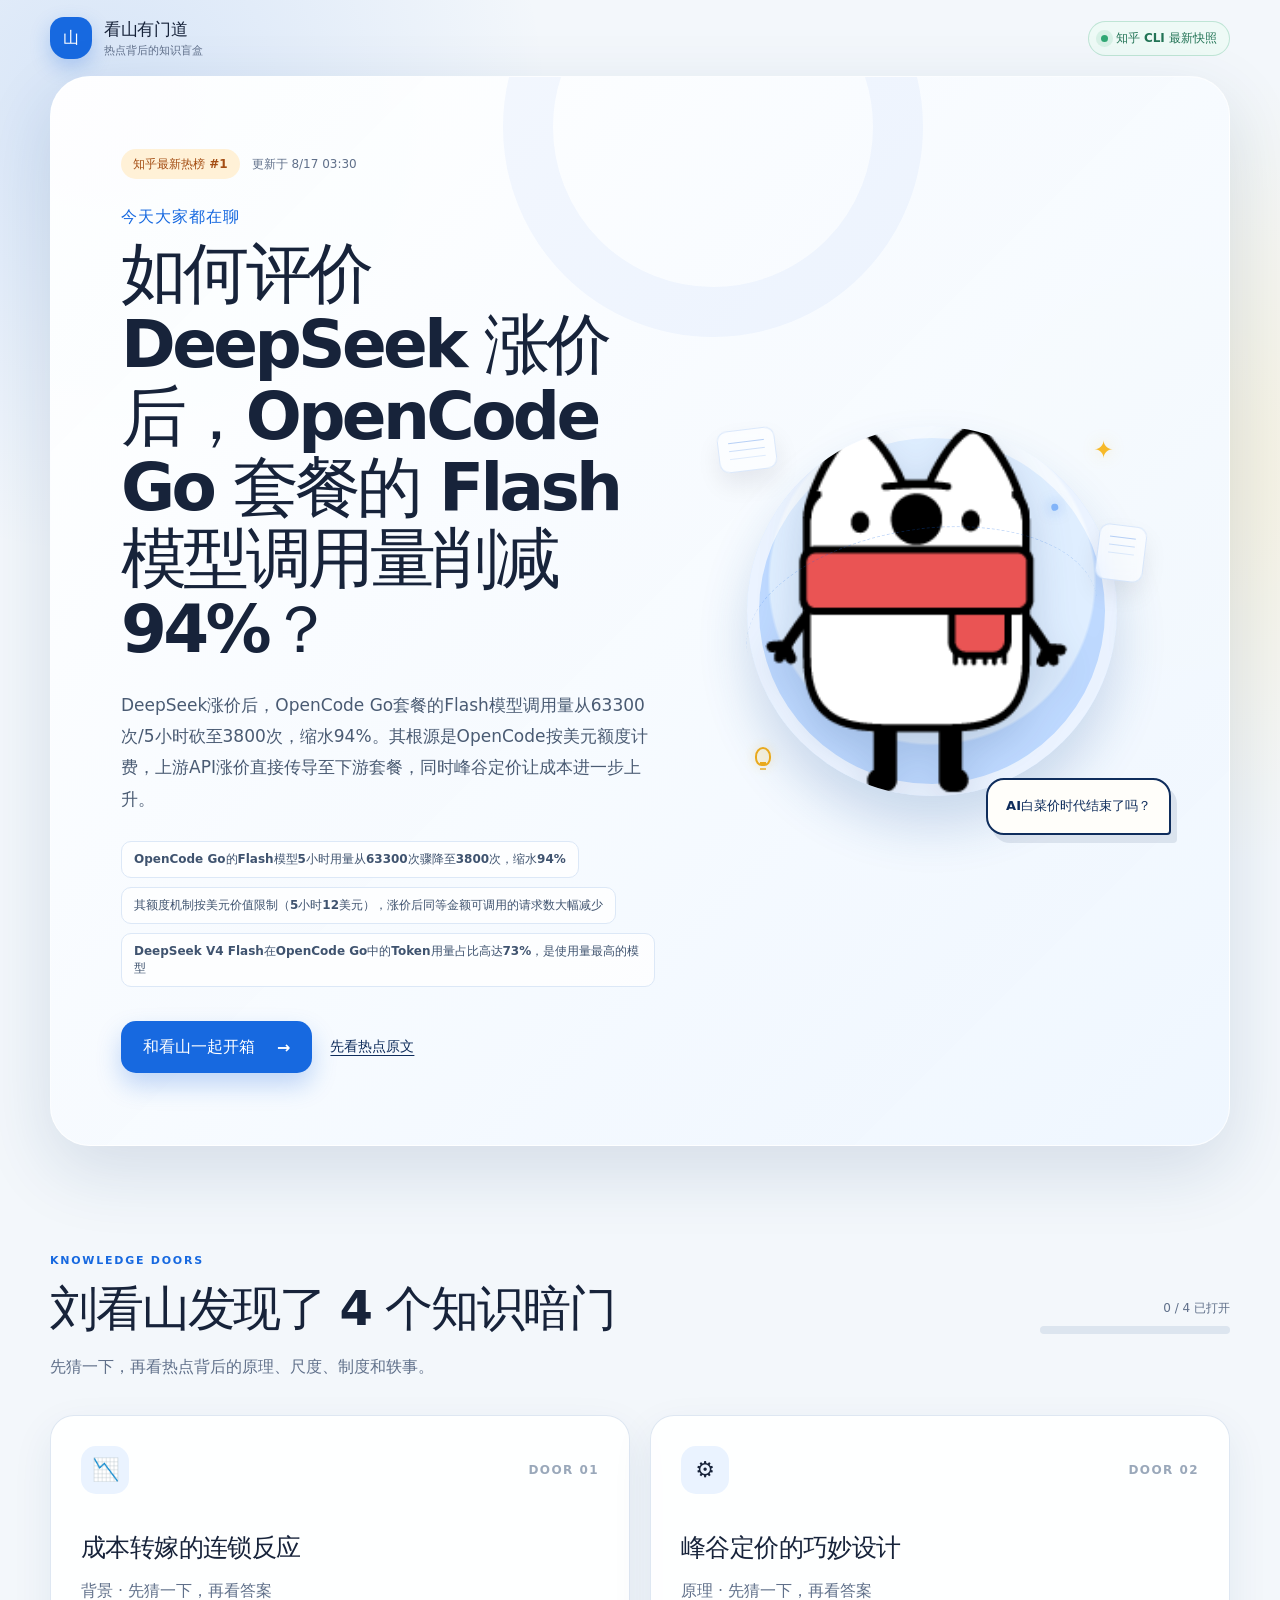
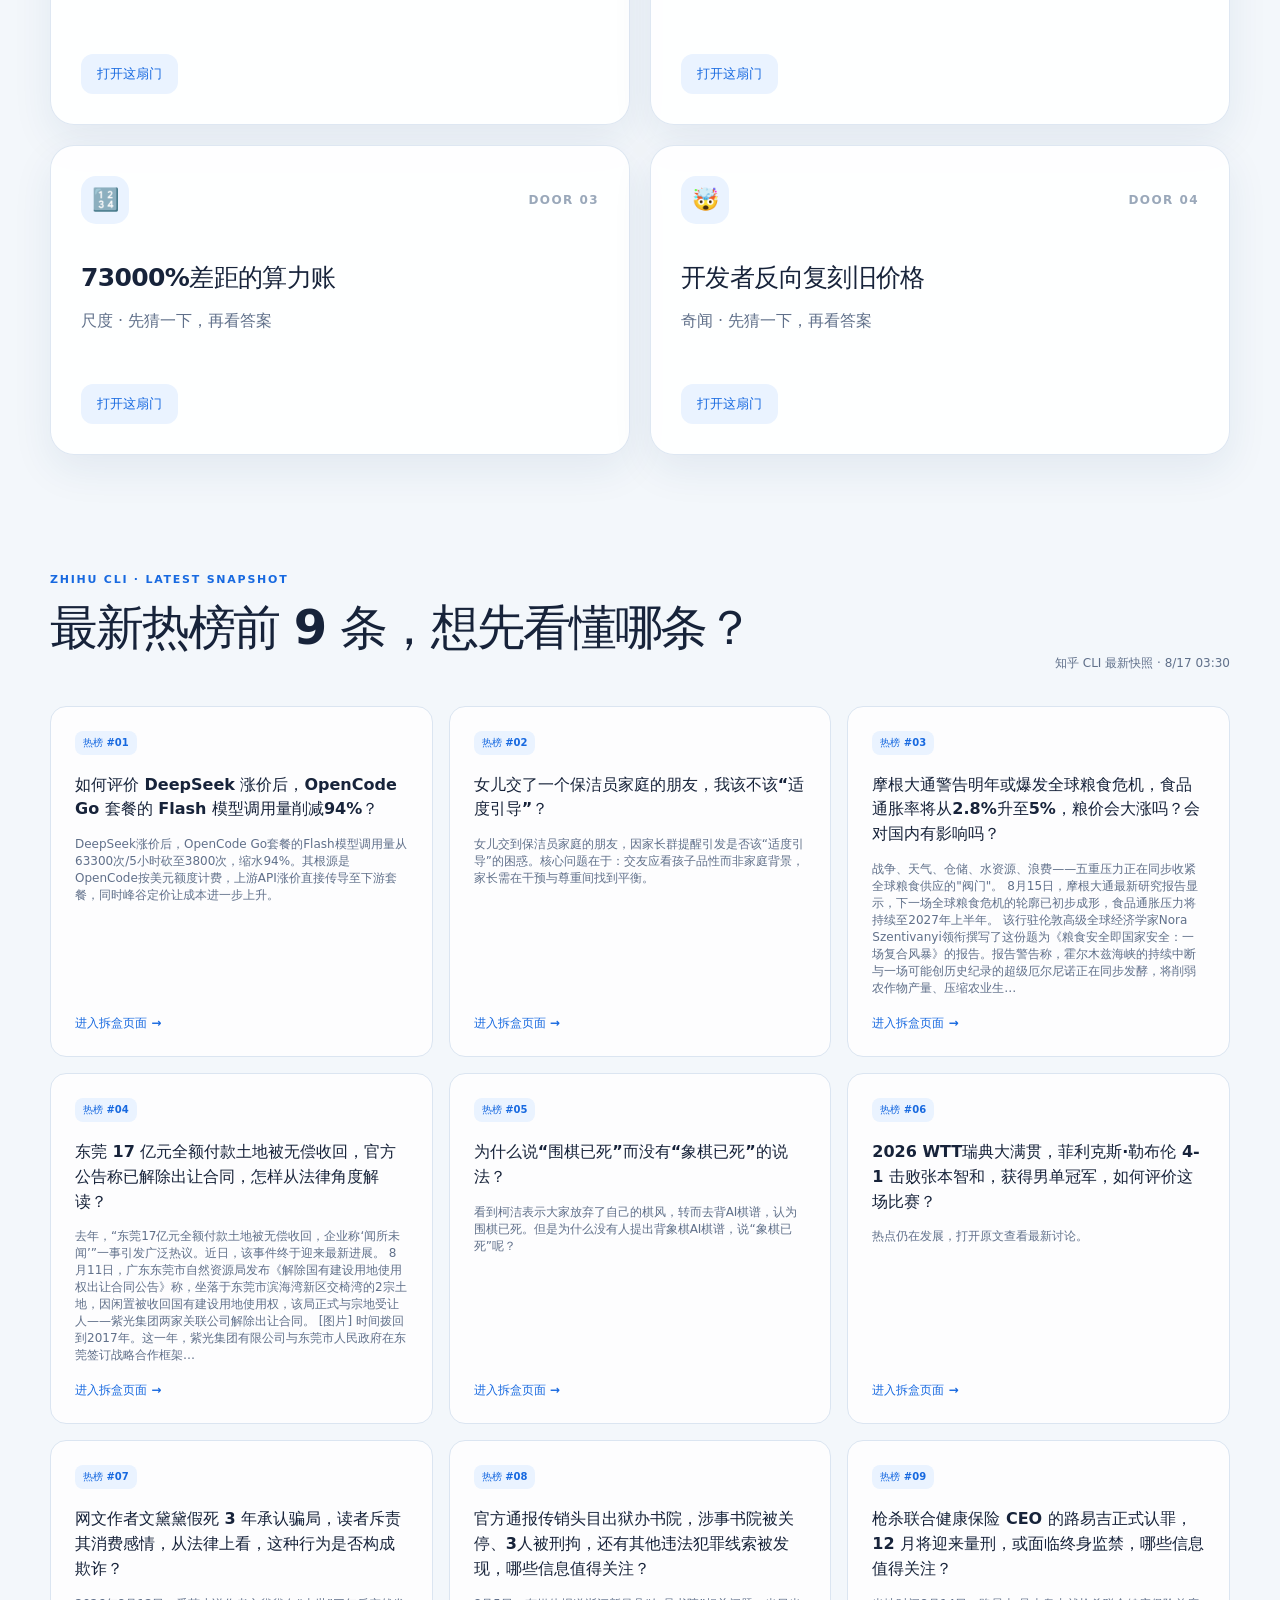
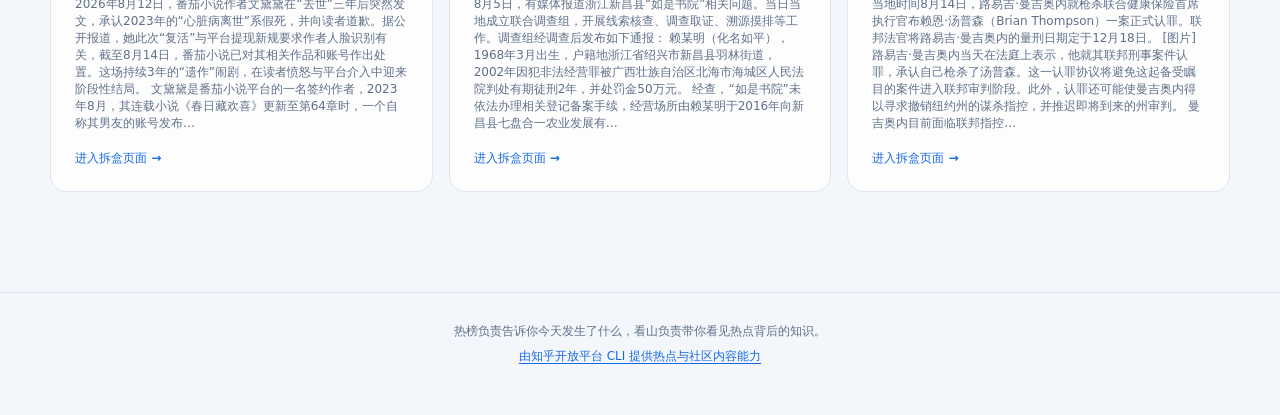
==== commit 2ea14fff: "Simplify hot topic grid" ====
--- a/index.html
+++ b/index.html
@@ -134,64 +134,6 @@
   margin: 0 auto;
 }
 
-.case-switcher {
-  margin: 18px 0 22px;
-  display: flex;
-  align-items: center;
-  justify-content: space-between;
-  gap: 20px;
-}
-
-.case-switcher > span {
-  color: var(--muted);
-  font-size: 11px;
-  font-weight: 850;
-  letter-spacing: 0.16em;
-}
-
-.case-switcher > div {
-  min-width: 0;
-  flex: 1;
-  display: flex;
-  gap: 10px;
-  overflow-x: auto;
-  padding: 3px 3px 10px;
-  scrollbar-width: thin;
-}
-
-.case-switcher button {
-  min-width: 190px;
-  flex: 0 0 190px;
-  padding: 10px 15px;
-  border: 1px solid var(--line);
-  border-radius: 14px;
-  color: var(--muted);
-  background: rgba(255, 255, 255, 0.72);
-  cursor: pointer;
-  font-size: 13px;
-  font-weight: 800;
-  text-align: left;
-  transition: border-color 180ms ease, background 180ms ease, transform 180ms ease;
-}
-
-.case-switcher button:hover {
-  transform: translateY(-2px);
-}
-
-.case-switcher button[aria-pressed="true"] {
-  border-color: var(--blue);
-  color: var(--blue-dark);
-  background: var(--blue-soft);
-  box-shadow: 0 8px 18px rgba(23, 105, 224, 0.12);
-}
-
-.case-switcher button small {
-  display: block;
-  margin-bottom: 3px;
-  color: var(--blue);
-  font-size: 10px;
-}
-
 .hero {
   position: relative;
   min-height: 640px;
@@ -1289,23 +1231,6 @@
     display: none;
   }
 
-  .case-switcher {
-    align-items: flex-start;
-    flex-direction: column;
-    gap: 10px;
-  }
-
-  .case-switcher > div {
-    width: 100%;
-  }
-
-  .case-switcher button {
-    min-width: 0;
-    flex: 0 0 160px;
-    padding: 9px 11px;
-    font-size: 11px;
-  }
-
   .hero {
     padding: 38px 22px 28px;
     border-radius: 28px;
@@ -1427,11 +1352,6 @@
     </header>
 
     <main id="top">
-      <nav class="case-switcher" aria-label="选择热点演示案例">
-        <span>HOT 10 · 选择一条热榜</span>
-        <div id="topic-switcher"></div>
-      </nav>
-
       <section class="hero" aria-labelledby="topic-title">
         <div class="hero-copy">
           <div class="eyebrow-row">
@@ -1531,7 +1451,7 @@
         <div class="section-heading compact">
           <div>
             <p class="section-label">ZHIHU CLI · LATEST SNAPSHOT</p>
-            <h2 id="more-title">最新热榜前 10 条，想先看懂哪条？</h2>
+            <h2 id="more-title">最新热榜前 9 条，想先看懂哪条？</h2>
           </div>
           <span class="cache-time" id="hot-cache-time"></span>
         </div>
@@ -1556,7 +1476,6 @@
     <div class="toast" id="toast" role="status" aria-live="polite"></div>
     <script type="module">
 const els = {
-  topicSwitcher: document.querySelector("#topic-switcher"),
   topicRank: document.querySelector("#topic-rank"),
   topicTime: document.querySelector("#topic-time"),
   topicTitle: document.querySelector("#topic-title"),
@@ -1672,10 +1591,6 @@
   state.activeBox = null;
   els.talkSection.hidden = state.completed.size !== payload.topic.boxes.length;
 
-  document.querySelectorAll("[data-topic-id]").forEach((button) => {
-    button.setAttribute("aria-pressed", String(button.dataset.topicId === id));
-  });
-
   if (updateUrl) {
     const url = new URL(window.location.href);
     url.searchParams.set("case", id);
@@ -1686,19 +1601,6 @@
   renderBoxes();
   updateProgress();
   if (state.completed.size === payload.topic.boxes.length) renderTalkCard();
-}
-
-function renderTopicSwitcher() {
-  els.topicSwitcher.innerHTML = state.payloads
-    .map(
-      (payload, index) => `
-        <button type="button" data-topic-id="${escapeHtml(payload.id)}" aria-pressed="false">
-          <small>知乎最新热榜 #${index + 1}</small>
-          ${escapeHtml(payload.topic.shortTitle)}
-        </button>
-      `
-    )
-    .join("");
 }
 
 function renderBoxes() {
@@ -1843,7 +1745,7 @@
   const { items, updatedAt } = state.hotList;
   els.hotCacheTime.textContent = `知乎 CLI 最新快照 · ${formatTime(updatedAt)}`;
   els.hotList.innerHTML = items
-    .slice(0, 10)
+    .slice(0, 9)
     .map(
       (payload, index) => `
         <button class="hot-item" type="button" data-select-topic="${escapeHtml(payload.id)}">
@@ -1891,11 +1793,6 @@
 }
 
 function bindEvents() {
-  els.topicSwitcher.addEventListener("click", (event) => {
-    const button = event.target.closest("[data-topic-id]");
-    if (button) switchTopic(button.dataset.topicId);
-  });
-
   els.startButton.addEventListener("click", () => {
     document.querySelector("#explore").scrollIntoView({ behavior: "smooth", block: "start" });
   });
@@ -1935,7 +1832,6 @@
       updatedAt: hotPages.generatedAt,
       source: hotPages.source
     };
-    renderTopicSwitcher();
     renderHotList();
     const requestedCase = new URLSearchParams(window.location.search).get("case");
     const initialId = hotPages.items.some((item) => item.id === requestedCase)
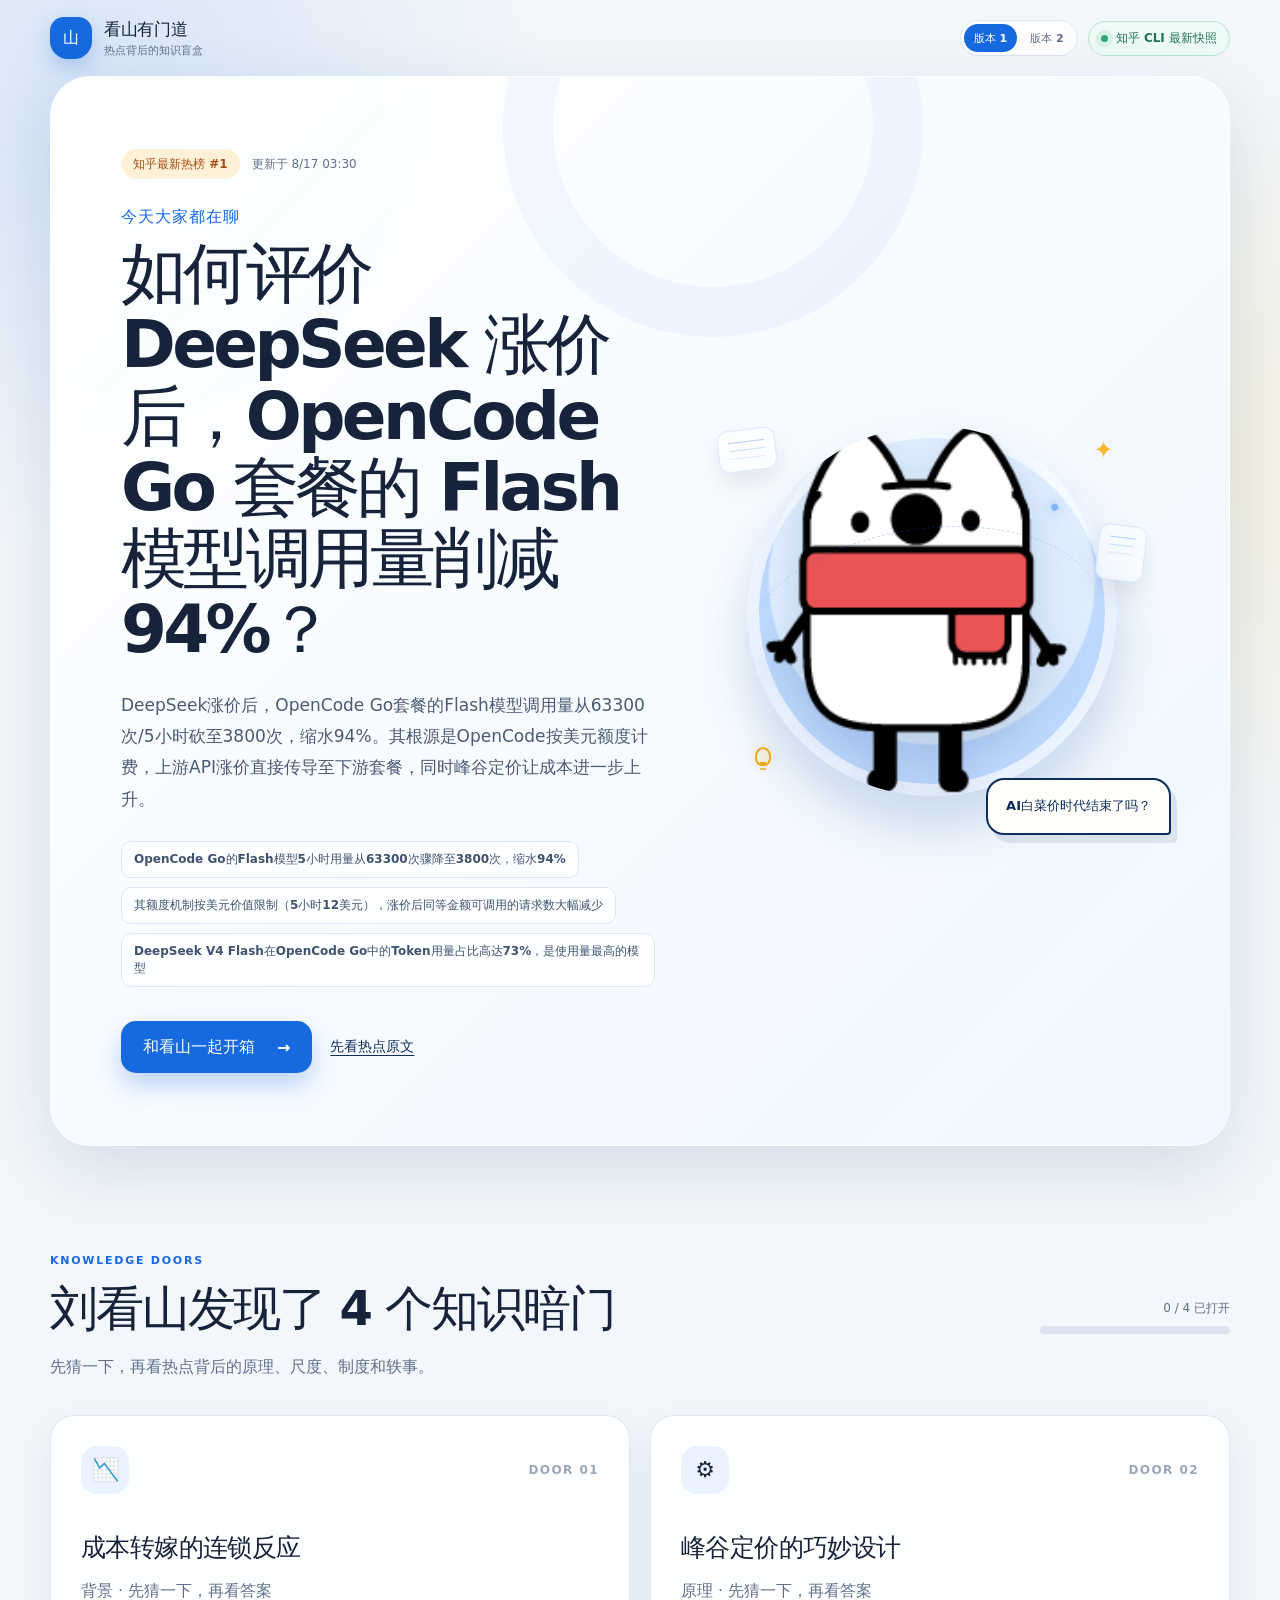
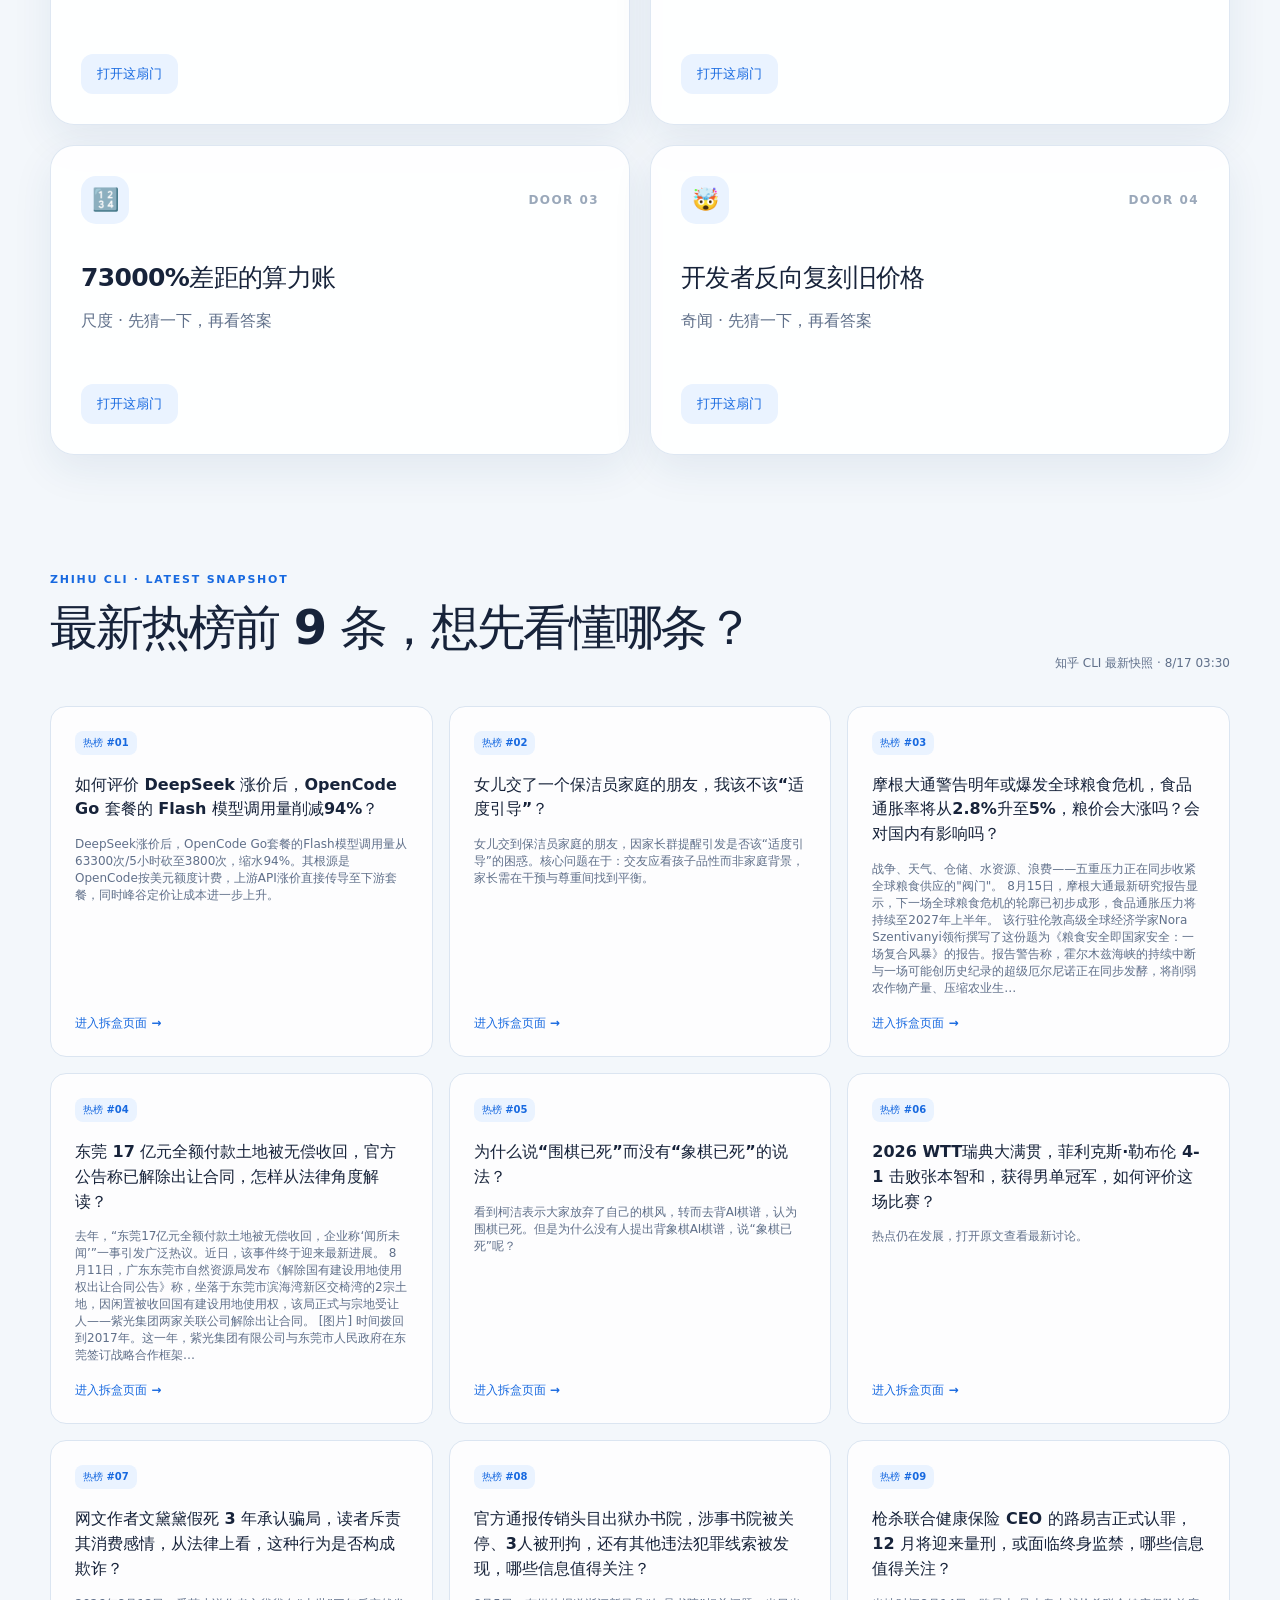
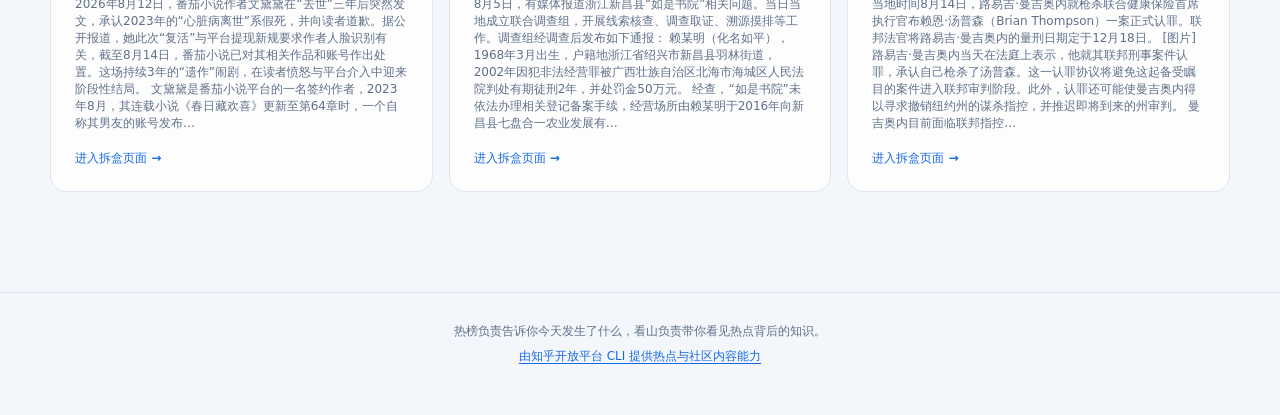
==== commit 9c43f22a: "Add site-aligned version two" ====
--- a/index.html
+++ b/index.html
@@ -121,6 +121,44 @@
   font-weight: 700;
 }
 
+.header-actions {
+  display: flex;
+  align-items: center;
+  gap: 10px;
+}
+
+.version-switcher {
+  min-height: 36px;
+  display: inline-flex;
+  align-items: center;
+  gap: 3px;
+  padding: 3px;
+  border: 1px solid var(--line);
+  border-radius: 999px;
+  background: rgba(255, 255, 255, 0.82);
+}
+
+.version-switcher a,
+.version-switcher span {
+  min-height: 28px;
+  padding: 0 10px;
+  display: inline-flex;
+  align-items: center;
+  border-radius: 999px;
+  font-size: 11px;
+  font-weight: 850;
+  text-decoration: none;
+}
+
+.version-switcher a {
+  color: var(--muted);
+}
+
+.version-switcher span {
+  color: white;
+  background: var(--blue);
+}
+
 .status-dot {
   width: 7px;
   height: 7px;
@@ -1231,6 +1269,15 @@
     display: none;
   }
 
+  .header-actions {
+    gap: 6px;
+  }
+
+  .version-switcher a,
+  .version-switcher span {
+    padding: 0 8px;
+  }
+
   .hero {
     padding: 38px 22px 28px;
     border-radius: 28px;
@@ -1345,9 +1392,14 @@
           <small>热点背后的知识盲盒</small>
         </span>
       </a>
-      <div class="live-status" aria-label="数据状态">
-        <span class="status-dot" aria-hidden="true"></span>
-        <span id="data-status">知乎 CLI 最新快照</span>
+      <div class="header-actions">
+        <nav class="version-switcher" aria-label="选择展示版本">
+          <span aria-current="page">版本 1</span><a href="v2/">版本 2</a>
+        </nav>
+        <div class="live-status" aria-label="数据状态">
+          <span class="status-dot" aria-hidden="true"></span>
+          <span id="data-status">知乎 CLI 最新快照</span>
+        </div>
       </div>
     </header>
 
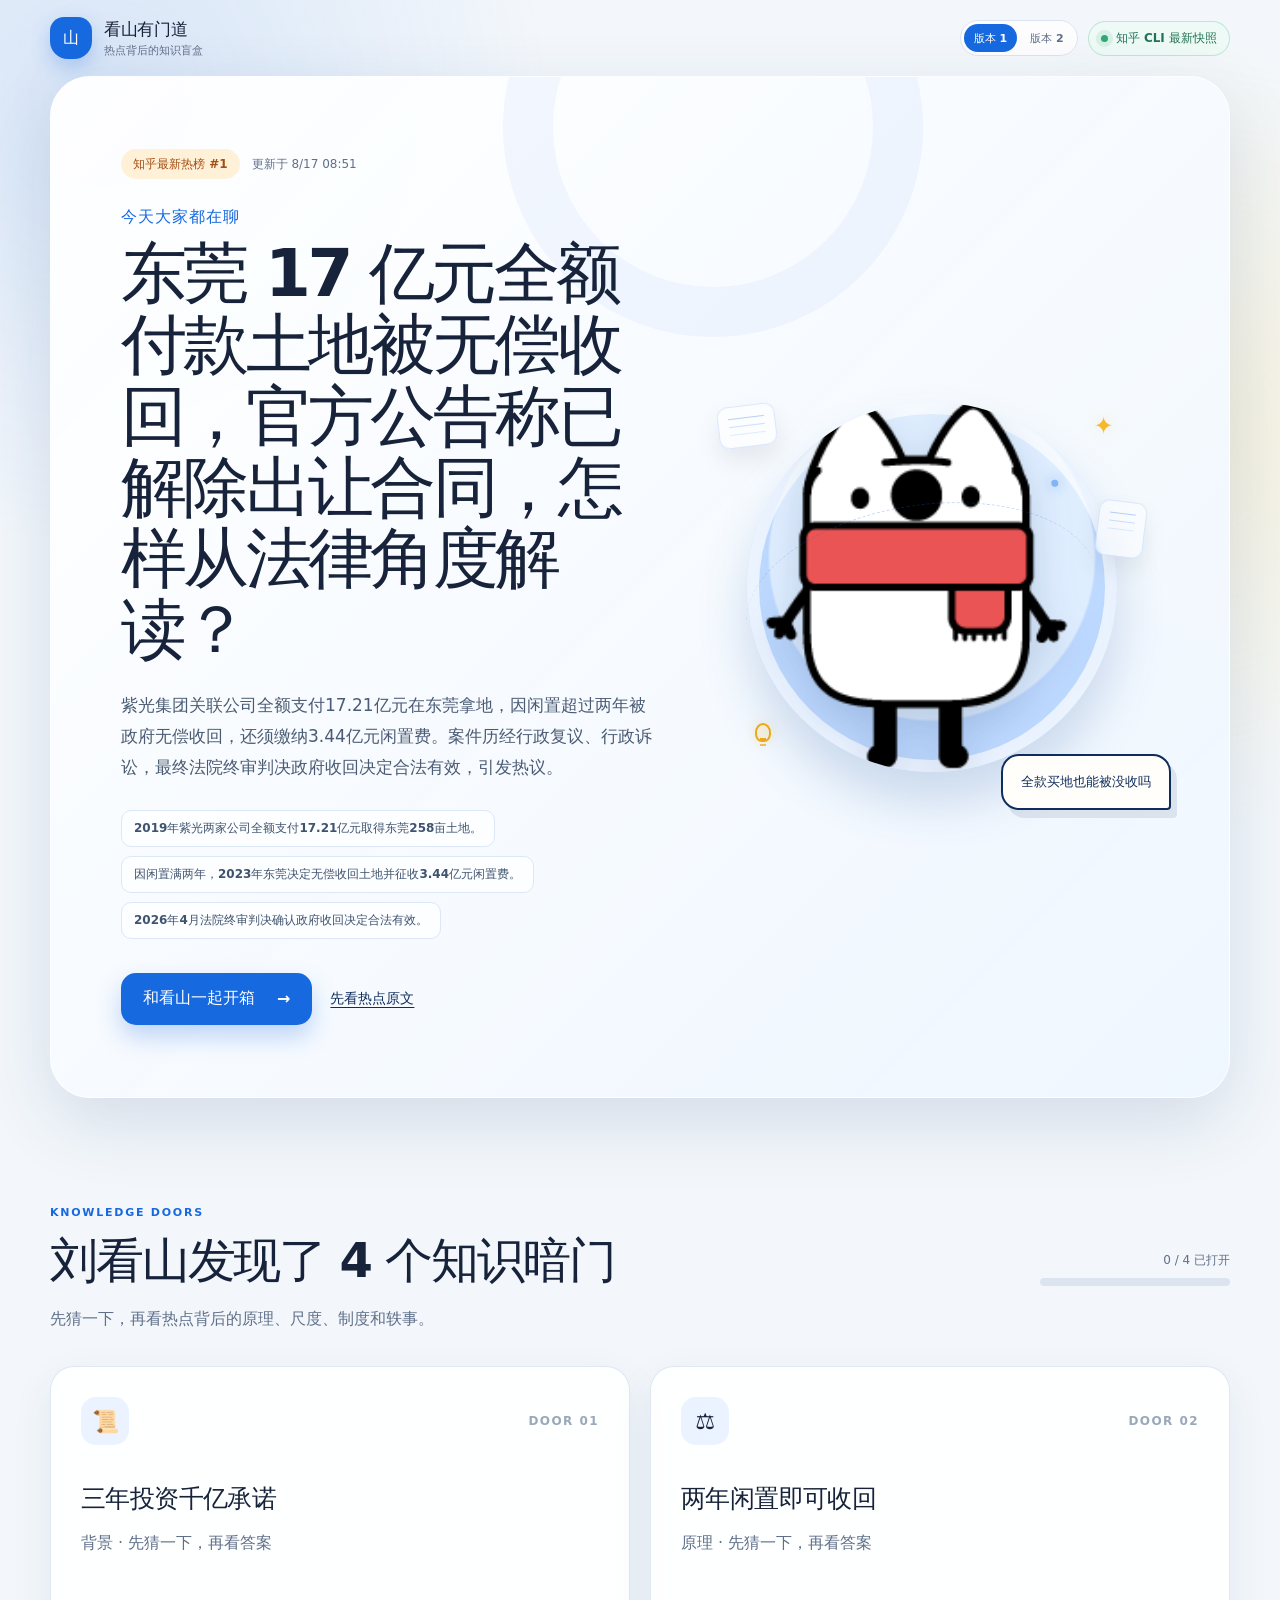
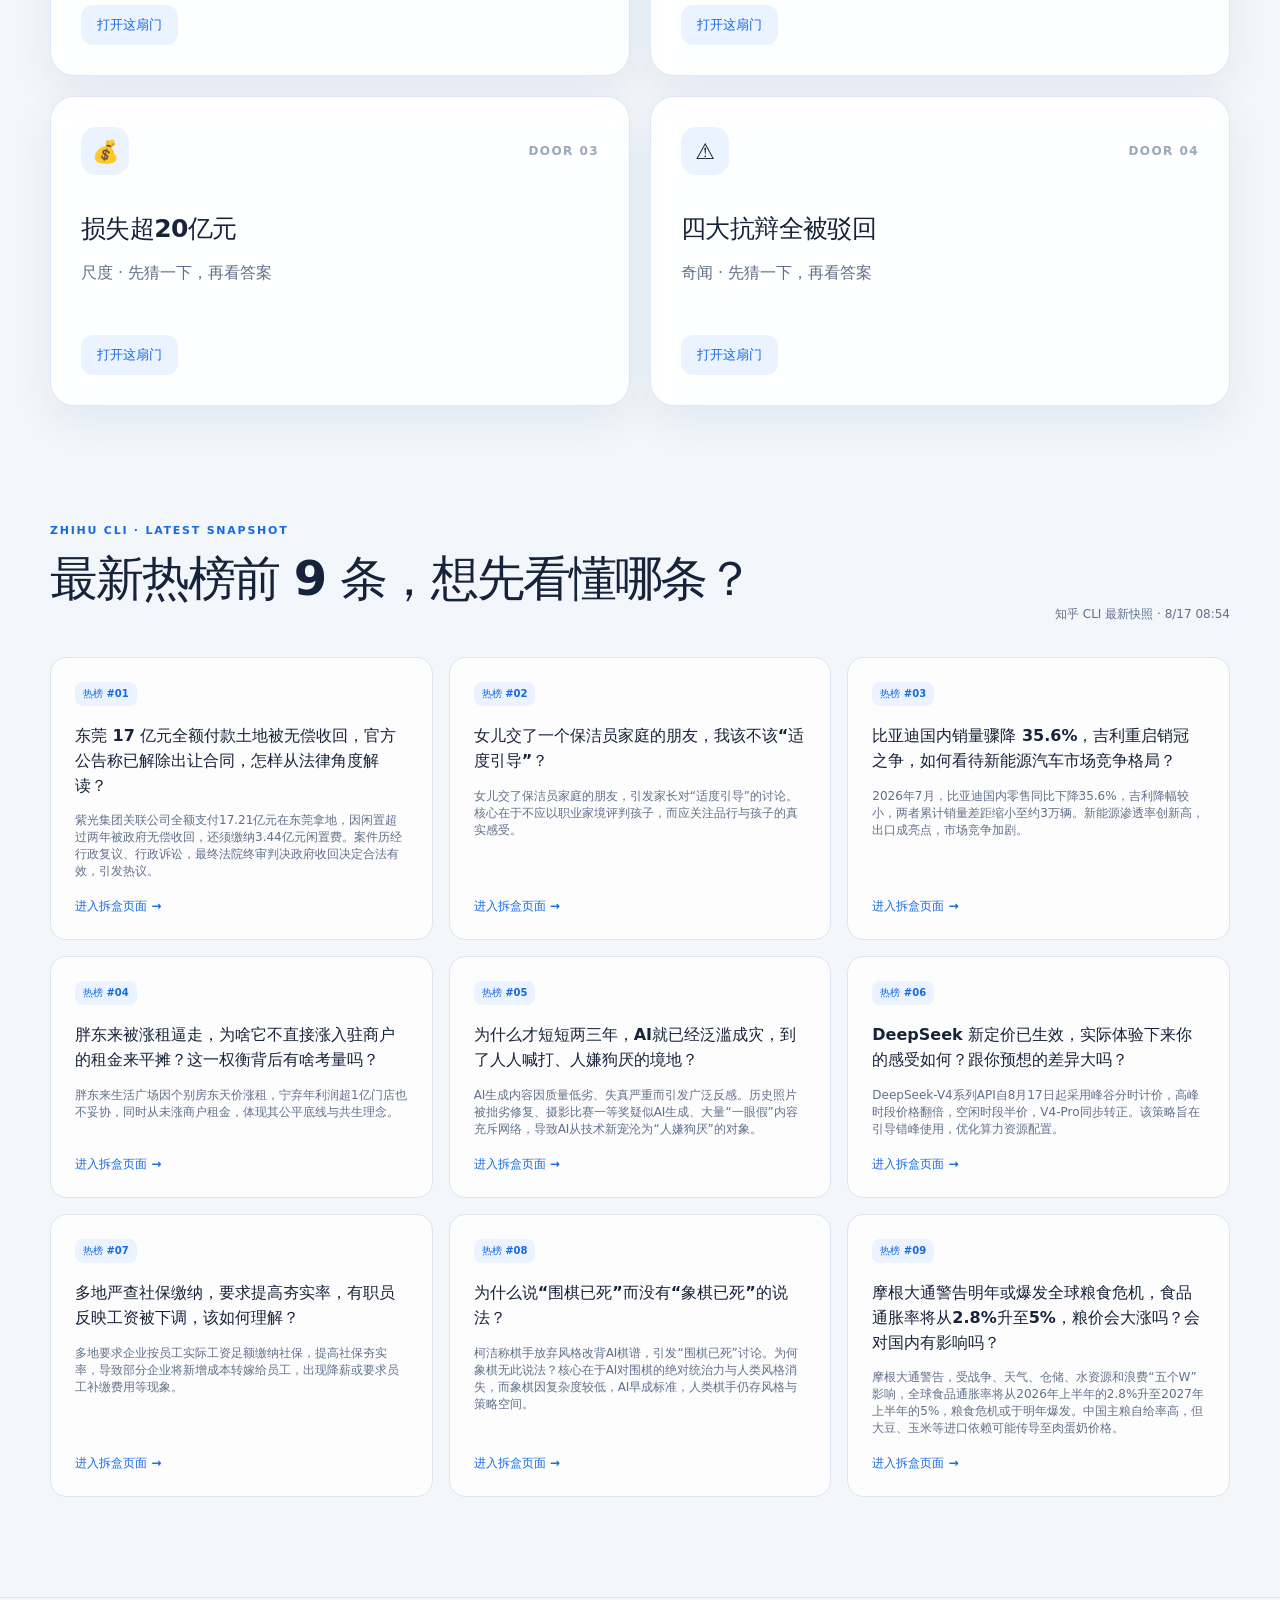
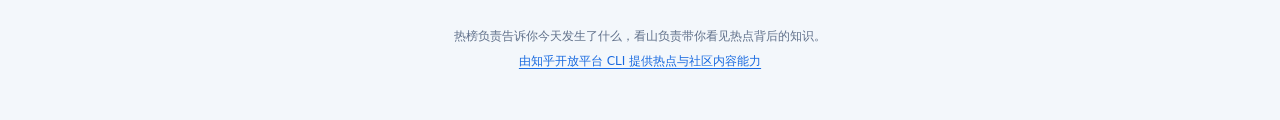
==== commit b0497458: "Refresh V1 and V2 hot topic data" ====
--- a/index.html
+++ b/index.html
@@ -1587,7 +1587,7 @@
   return Number.isNaN(date.valueOf()) ? "时间待确认" : formatter.format(date);
 }
 
-const embeddedData = {"data/hot-pages.json":{"generatedAt":"2026-08-17T03:30:51.353Z","source":"Zhihu official CLI","items":[{"id":"hot-1-f7adf903","updatedAt":"2026-08-17T03:30:34.785Z","mode":"zhihu-cli-answer","topic":{"rank":"知乎最新热榜 #1","shortTitle":"DeepSeek涨价砍94%额度","title":"如何评价 DeepSeek 涨价后，OpenCode Go 套餐的 Flash 模型调用量削减94%？","summary":"DeepSeek涨价后，OpenCode Go套餐的Flash模型调用量从63300次/5小时砍至3800次，缩水94%。其根源是OpenCode按美元额度计费，上游API涨价直接传导至下游套餐，同时峰谷定价让成本进一步上升。","facts":["OpenCode Go的Flash模型5小时用量从63300次骤降至3800次，缩水94%","其额度机制按美元价值限制（5小时12美元），涨价后同等金额可调用的请求数大幅减少","DeepSeek V4 Flash在OpenCode Go中的Token用量占比高达73%，是使用量最高的模型"],"sourceUrl":"https://www.zhihu.com/question/2072481373085028433","thumbnailUrl":"https://pic3.zhimg.com/v2-02b5c659898bb14a41915798aad74352.jpg","talkOpener":"你知道现在写代码最爽的AI模型，套餐额度一夜之间缩水94%了吗？","visualTokens":["涨价","94%","AI套餐"],"bubble":"AI白菜价时代结束了吗？","boxes":[{"id":"door-1","label":"背景","icon":"📉","clue":"成本转嫁的连锁反应","question":"OpenCode Go的Flash额度为何暴跌94%？","options":["A. OpenCode故意削减用户福利","B. 上游DeepSeek涨价，按美元计费的套餐自动缩水","C. Flash模型被OpenCode主动弃用"],"answer":1,"answerNote":"OpenCode Go按美元额度限制（5小时12美元），DeepSeek API涨价后，同样的美元只能买到更少的请求次数，所以额度从63300暴跌至3800。","headline":"上游涨价，下游配额自动缩水","explanation":["OpenCode Go的额度机制是按美元价值而非请求次数计费","DeepSeek官方大幅上调API价格，尤其峰谷定价让高峰时段输出价格涨了350%","OpenCode采购成本上升，只能同步削减套餐内可调用次数"],"misconception":"很多人以为是OpenCode故意砍用户福利，其实是上游涨价自动传导的结果","talkLine":"原来套餐额度是按美元算的，模型一涨价，能用的次数自然就缩水了。","sources":[{"title":"知乎热榜原文","url":"https://www.zhihu.com/question/2072481373085028433"}]},{"id":"door-2","label":"原理","icon":"⚙️","clue":"峰谷定价的巧妙设计","question":"DeepSeek的峰谷定价意味着什么？","options":["A. 不同用户价格不同","B. 不同时段价格不同，高峰翻倍","C. 不同模型价格不同"],"answer":1,"answerNote":"DeepSeek新定价将每天9-12点、14-18点设为高峰时段，价格为闲时两倍，高峰恰好覆盖多数开发者写代码的时间段。","headline":"高峰时段价格翻倍，AI也要错峰用电","explanation":["高峰时段（工作日9-12点、14-18点）价格是空闲时段的两倍","DeepSeek V4 Flash高峰输出从2元涨到9元/百万token，涨幅350%","峰谷定价本质是用价格杠杆引导用户错峰使用，缓解算力挤兑"],"misconception":"以为峰谷定价是单纯涨价，其实是为了分流高峰算力压力","talkLine":"以后写代码也得错峰了，AI模型现在跟电费一样分峰谷价！","sources":[{"title":"知乎热榜原文","url":"https://www.zhihu.com/question/2072481373085028433"}]},{"id":"door-3","label":"尺度","icon":"🔢","clue":"73000%差距的算力账","question":"DeepSeek V4 Flash在OpenCode Go中的Token占比有多高？","options":["A. 约35%","B. 约51%","C. 约73%"],"answer":2,"answerNote":"OpenCode数据显示，DeepSeek V4 Flash占Go套餐总Token用量的73%，累计处理量接近197T Token。","headline":"一个模型撑起73%的套餐用量","explanation":["V4 Flash累计处理近197T Token，是Go套餐中绝对主力","其平均Token成本极低，特别适合Coding Agent场景","该模型降价时OpenCode未同步降价，如今涨价却立刻传导给用户"],"misconception":"认为低价模型使用量占比不会太高，实际是主流选择","talkLine":"一个模型撑起73%的使用量，这才是真正的性价比之王。","sources":[{"title":"知乎热榜原文","url":"https://www.zhihu.com/question/2072481373085028433"}]},{"id":"door-4","label":"奇闻","icon":"🤯","clue":"开发者反向复刻旧价格","question":"OpenCode创始人针对涨价采取了什么行动？","options":["A. 直接停用DeepSeek模型","B. 尝试复现此前低价方案","C. 大幅上调套餐价格"],"answer":1,"answerNote":"OpenCode创始人dax表示团队正在测试多种部署方案，尝试以接近旧价继续托管DeepSeek，但坦言“这并不容易”。","headline":"反向复刻：开发者试图用部署方案对抗涨价","explanation":["dax称数十家声称对齐旧价的供应商实际均未做到","团队正尝试复现此前的价格，但坦言“这并不容易”","有开发者甚至租GPU自行部署来绕开官方定价"],"misconception":"认为涨价后只能被动接受，实际上有人用技术手段对抗涨价","talkLine":"听说有人在研究怎么绕过涨价，AI圈的技术博弈真的很有意思。","sources":[{"title":"知乎热榜原文","url":"https://www.zhihu.com/question/2072481373085028433"}]}]}},{"id":"hot-2-31e7a83f","updatedAt":"2026-08-17T03:30:51.093Z","mode":"zhihu-cli-answer","topic":{"rank":"知乎最新热榜 #2","shortTitle":"孩子交友该干预吗","title":"女儿交了一个保洁员家庭的朋友，我该不该“适度引导”？","summary":"女儿交到保洁员家庭的朋友，因家长群提醒引发是否该“适度引导”的困惑。核心问题在于：交友应看孩子品性而非家庭背景，家长需在干预与尊重间找到平衡。","facts":["女儿二年级，性格偏内向，与保洁员家庭同学相处愉快","多位家长私下提醒，暗示对方家庭条件一般","讨论焦点是孩子交友标准与家长引导方式"],"sourceUrl":"https://www.zhihu.com/question/2070952313695555812","thumbnailUrl":"https://pic4.zhimg.com/v2-a97eda834faf694bbb24e755f4af6b77.jpg","talkOpener":"刚看到个热榜话题，说女儿交了个保洁员家庭的朋友，家长在纠结要不要引导，你怎么看这事儿？","visualTokens":["标签","共情","边界"],"bubble":"交友看人品还是看家境？","boxes":[{"id":"door-1","label":"背景","icon":"🔍","clue":"事件起因与核心冲突","question":"该热点中女儿对朋友的喜欢，主要源于什么？","options":["对方家庭条件好","对方画画好看、贴纸多且愿意分享","对方成绩优秀"],"answer":1,"answerNote":"摘要中明确女儿主动说起同学画画好看、贴纸多还愿意交换，这是友谊产生的直接原因。","headline":"孩子的友谊始于具体互动","explanation":["二年级孩子交友更多基于共同兴趣和互动体验","家长关注的职业、家境等标签不在孩子交友考量范围内","孩子因分享贴纸等行为感到被接纳而产生好感"],"misconception":"误以为孩子交友也像成年人一样看重家庭背景","talkLine":"小孩的交友就是这么简单，她喜欢这个朋友是因为对方愿意跟她分享、玩得来。","sources":[{"title":"知乎热榜原文","url":"https://www.zhihu.com/question/2070952313695555812"}]},{"id":"door-2","label":"原理","icon":"🧠","clue":"家长干预方式的心理影响","question":"强行禁止孩子交友可能导致什么后果？","options":["孩子更依恋该朋友且产生逆反","孩子立刻服从家长","孩子更理性思考"],"answer":0,"answerNote":"心理学研究表明，高心理控制会使青少年更容易受同伴影响，越禁止越交往。","headline":"越禁止，孩子越逆反","explanation":["青春期孩子自主意识强，强行干预容易激发逆反心理","被禁止的友谊可能被孩子赋予“反抗权威”的意义","家长应从控制者转为引导者，教会孩子分辨而非封杀"],"misconception":"以为强硬阻止就能让孩子远离，实际反而适得其反","talkLine":"你越不让她跟谁玩，她反而越觉得那个朋友重要。","sources":[{"title":"知乎热榜原文","url":"https://www.zhihu.com/question/2070952313695555812"}]},{"id":"door-3","label":"尺度","icon":"📏","clue":"需要干预的危险信号","question":"以下哪种情况家长必须及时干预？","options":["朋友家庭条件普通","朋友成绩稍差但品行端正","朋友有霸凌、偷窃等行为"],"answer":2,"answerNote":"涉及霸凌、偷窃、伤害自身等不良行为或孩子出现成绩大幅下滑、情绪偏激等情况，家长必须干预。","headline":"安全底线不可退让","explanation":["筛选朋友的关键是品行三观，而非家庭背景","日常社交中，孩子遇到小挫折是成长机会，不必过多干预","原则性问题如安全、法律、身心健康则不容妥协"],"misconception":"把职业、收入、户籍等标签等同于家庭教育水平","talkLine":"看孩子交了什么样的朋友，主要还是看品行干不干净，而不是家里条件好不好。","sources":[{"title":"知乎热榜原文","url":"https://www.zhihu.com/question/2070952313695555812"}]},{"id":"door-4","label":"奇闻","icon":"🔄","clue":"保洁员朋友给家长的启发","question":"有知乎答主指出，在警惕保洁员家长之前，应该先警惕什么？","options":["孩子的老师","那些主动提醒的“好心人”","学校的管理制度"],"answer":1,"answerNote":"有答主认为，这些好心人可能存在职业歧视、与保洁员有矛盾或孩子间存在矛盾，需要仔细分辨其动机。","headline":"先甄别“好心提醒”的动机","explanation":["某些善意提醒可能出于职业歧视或社交孤立目的","个别家长可能被孩子误导，无意中成为社交孤立帮凶","应警惕小圈子偏见而非孩子朋友的家庭背景"],"misconception":"把所有旁人的提醒都当作客观风险提示","talkLine":"下次有人跟你说这种话，不妨多问两句：他家孩子跟人家孩子有没有闹过矛盾？","sources":[{"title":"知乎热榜原文","url":"https://www.zhihu.com/question/2070952313695555812"}]}]}},{"id":"hot-3-015f8a41","updatedAt":"2026-08-17T03:30:51.348Z","mode":"zhihu-cli-hot-fallback","topic":{"rank":"知乎最新热榜 #3","shortTitle":"摩根大通警告明年或爆发全球粮食危机，食品通胀率将从2.8%升至5%，粮价会大涨吗？会对国内有影响吗？","title":"摩根大通警告明年或爆发全球粮食危机，食品通胀率将从2.8%升至5%，粮价会大涨吗？会对国内有影响吗？","summary":"战争、天气、仓储、水资源、浪费——五重压力正在同步收紧全球粮食供应的\"阀门\"。 8月15日，摩根大通最新研究报告显示，下一场全球粮食危机的轮廓已初步成形，食品通胀压力将持续至2027年上半年。 该行驻伦敦高级全球经济学家Nora Szentivanyi领衔撰写了这份题为《粮食安全即国家安全：一场复合风暴》的报告。报告警告称，霍尔木兹海峡的持续中断与一场可能创历史纪录的超级厄尔尼诺正在同步发酵，将削弱农作物产量、压缩农业生…","facts":["来自知乎最新热榜","内容随热点持续发展","已保留原文核对入口"],"sourceUrl":"https://www.zhihu.com/question/2072359611483382539","thumbnailUrl":"https://pic3.zhimg.com/v2-410546722c831c731c9e6a69edfc73be.jpg","talkOpener":"你看到知乎热榜上的“摩根大通警告明年或爆发全球粮食危机，食品通胀率将从2.8%升至5”了吗？","visualTokens":["热","知","3"],"bubble":"热榜之外，还有门道。","boxes":[{"id":"door-1","label":"事件背景","icon":"🧭","clue":"事件背景","question":"理解这条实时热点，第一步最应该做什么？","options":["阅读热榜原文","只看标题","只看转发量"],"answer":0,"answerNote":"实时热点仍在发展，回到原文并核对口径更可靠。","headline":"事件背景","explanation":["战争、天气、仓储、水资源、浪费——五重压力正在同步收紧全球粮食供应的\"阀门\"。 8月15日，摩根大通最新研究报告显示，下一场全球粮食危机的轮廓已初步成形，食品通胀压力将持续至2027年上半年。 该行驻伦敦高级全球经济学家Nora Szentivanyi领衔撰写了这份题为《粮食安全即国家安全：一场复合风暴》的报告。报告警告称，霍尔木兹海峡的持续中断与一场可能创历史纪录的超级厄尔尼诺正在同步发酵，将削","热度代表关注度，不自动等于事实已经定论。","页面保留了知乎热榜原文入口，便于继续核对。"],"misconception":"把热度、观点和事实结论混为一谈。","talkLine":"这条热点真正值得聊的，不只是标题，还有它的事件背景。","sources":[{"title":"知乎热榜原文","url":"https://www.zhihu.com/question/2072359611483382539"}]},{"id":"door-2","label":"关键原理","icon":"🧩","clue":"关键原理","question":"面对仍在发展的热点，哪种判断方式更可靠？","options":["比较原文与不同观点","只看最热评论","凭印象下结论"],"answer":0,"answerNote":"实时热点仍在发展，回到原文并核对口径更可靠。","headline":"关键原理","explanation":["战争、天气、仓储、水资源、浪费——五重压力正在同步收紧全球粮食供应的\"阀门\"。 8月15日，摩根大通最新研究报告显示，下一场全球粮食危机的轮廓已初步成形，食品通胀压力将持续至2027年上半年。 该行驻伦敦高级全球经济学家Nora Szentivanyi领衔撰写了这份题为《粮食安全即国家安全：一场复合风暴》的报告。报告警告称，霍尔木兹海峡的持续中断与一场可能创历史纪录的超级厄尔尼诺正在同步发酵，将削","热度代表关注度，不自动等于事实已经定论。","页面保留了知乎热榜原文入口，便于继续核对。"],"misconception":"把热度、观点和事实结论混为一谈。","talkLine":"这条热点真正值得聊的，不只是标题，还有它的关键原理。","sources":[{"title":"知乎热榜原文","url":"https://www.zhihu.com/question/2072359611483382539"}]},{"id":"door-3","label":"数字尺度","icon":"📏","clue":"数字尺度","question":"看到热点中的醒目数字时，首先要确认什么？","options":["统计口径和时间范围","数字是否够大","谁先转发"],"answer":0,"answerNote":"实时热点仍在发展，回到原文并核对口径更可靠。","headline":"数字尺度","explanation":["战争、天气、仓储、水资源、浪费——五重压力正在同步收紧全球粮食供应的\"阀门\"。 8月15日，摩根大通最新研究报告显示，下一场全球粮食危机的轮廓已初步成形，食品通胀压力将持续至2027年上半年。 该行驻伦敦高级全球经济学家Nora Szentivanyi领衔撰写了这份题为《粮食安全即国家安全：一场复合风暴》的报告。报告警告称，霍尔木兹海峡的持续中断与一场可能创历史纪录的超级厄尔尼诺正在同步发酵，将削","热度代表关注度，不自动等于事实已经定论。","页面保留了知乎热榜原文入口，便于继续核对。"],"misconception":"把热度、观点和事实结论混为一谈。","talkLine":"这条热点真正值得聊的，不只是标题，还有它的数字尺度。","sources":[{"title":"知乎热榜原文","url":"https://www.zhihu.com/question/2072359611483382539"}]},{"id":"door-4","label":"反常识","icon":"💡","clue":"反常识","question":"热榜排名最能说明什么？","options":["当前关注度","事实已经定论","多数人意见一致"],"answer":0,"answerNote":"实时热点仍在发展，回到原文并核对口径更可靠。","headline":"反常识","explanation":["战争、天气、仓储、水资源、浪费——五重压力正在同步收紧全球粮食供应的\"阀门\"。 8月15日，摩根大通最新研究报告显示，下一场全球粮食危机的轮廓已初步成形，食品通胀压力将持续至2027年上半年。 该行驻伦敦高级全球经济学家Nora Szentivanyi领衔撰写了这份题为《粮食安全即国家安全：一场复合风暴》的报告。报告警告称，霍尔木兹海峡的持续中断与一场可能创历史纪录的超级厄尔尼诺正在同步发酵，将削","热度代表关注度，不自动等于事实已经定论。","页面保留了知乎热榜原文入口，便于继续核对。"],"misconception":"把热度、观点和事实结论混为一谈。","talkLine":"这条热点真正值得聊的，不只是标题，还有它的反常识。","sources":[{"title":"知乎热榜原文","url":"https://www.zhihu.com/question/2072359611483382539"}]}]}},{"id":"hot-4-1d2819d2","updatedAt":"2026-08-17T03:30:51.349Z","mode":"zhihu-cli-hot-fallback","topic":{"rank":"知乎最新热榜 #4","shortTitle":"东莞 17 亿元全额付款土地被无偿收回，官方公告称已解除出让合同，怎样从法律角度解读？","title":"东莞 17 亿元全额付款土地被无偿收回，官方公告称已解除出让合同，怎样从法律角度解读？","summary":"去年，“东莞17亿元全额付款土地被无偿收回，企业称‘闻所未闻’”一事引发广泛热议。近日，该事件终于迎来最新进展。 8月11日，广东东莞市自然资源局发布《解除国有建设用地使用权出让合同公告》称，坐落于东莞市滨海湾新区交椅湾的2宗土地，因闲置被收回国有建设用地使用权，该局正式与宗地受让人——紫光集团两家关联公司解除出让合同。 [图片] 时间拨回到2017年。这一年，紫光集团有限公司与东莞市人民政府在东莞签订战略合作框架…","facts":["来自知乎最新热榜","内容随热点持续发展","已保留原文核对入口"],"sourceUrl":"https://www.zhihu.com/question/2072365745934005252","thumbnailUrl":"https://pic4.zhimg.com/v2-0f711a87e0d57ffed354404a4d8fd803.jpg","talkOpener":"你看到知乎热榜上的“东莞 17 亿元全额付款土地被无偿收回，官方公告称已解除出让合同”了吗？","visualTokens":["热","知","4"],"bubble":"热榜之外，还有门道。","boxes":[{"id":"door-1","label":"事件背景","icon":"🧭","clue":"事件背景","question":"理解这条实时热点，第一步最应该做什么？","options":["阅读热榜原文","只看标题","只看转发量"],"answer":0,"answerNote":"实时热点仍在发展，回到原文并核对口径更可靠。","headline":"事件背景","explanation":["去年，“东莞17亿元全额付款土地被无偿收回，企业称‘闻所未闻’”一事引发广泛热议。近日，该事件终于迎来最新进展。 8月11日，广东东莞市自然资源局发布《解除国有建设用地使用权出让合同公告》称，坐落于东莞市滨海湾新区交椅湾的2宗土地，因闲置被收回国有建设用地使用权，该局正式与宗地受让人——紫光集团两家关联公司解除出让合同。 [图片] 时间拨回到2017年。这一年，紫光集团有限公司与东莞市人民政府在东","热度代表关注度，不自动等于事实已经定论。","页面保留了知乎热榜原文入口，便于继续核对。"],"misconception":"把热度、观点和事实结论混为一谈。","talkLine":"这条热点真正值得聊的，不只是标题，还有它的事件背景。","sources":[{"title":"知乎热榜原文","url":"https://www.zhihu.com/question/2072365745934005252"}]},{"id":"door-2","label":"关键原理","icon":"🧩","clue":"关键原理","question":"面对仍在发展的热点，哪种判断方式更可靠？","options":["比较原文与不同观点","只看最热评论","凭印象下结论"],"answer":0,"answerNote":"实时热点仍在发展，回到原文并核对口径更可靠。","headline":"关键原理","explanation":["去年，“东莞17亿元全额付款土地被无偿收回，企业称‘闻所未闻’”一事引发广泛热议。近日，该事件终于迎来最新进展。 8月11日，广东东莞市自然资源局发布《解除国有建设用地使用权出让合同公告》称，坐落于东莞市滨海湾新区交椅湾的2宗土地，因闲置被收回国有建设用地使用权，该局正式与宗地受让人——紫光集团两家关联公司解除出让合同。 [图片] 时间拨回到2017年。这一年，紫光集团有限公司与东莞市人民政府在东","热度代表关注度，不自动等于事实已经定论。","页面保留了知乎热榜原文入口，便于继续核对。"],"misconception":"把热度、观点和事实结论混为一谈。","talkLine":"这条热点真正值得聊的，不只是标题，还有它的关键原理。","sources":[{"title":"知乎热榜原文","url":"https://www.zhihu.com/question/2072365745934005252"}]},{"id":"door-3","label":"数字尺度","icon":"📏","clue":"数字尺度","question":"看到热点中的醒目数字时，首先要确认什么？","options":["统计口径和时间范围","数字是否够大","谁先转发"],"answer":0,"answerNote":"实时热点仍在发展，回到原文并核对口径更可靠。","headline":"数字尺度","explanation":["去年，“东莞17亿元全额付款土地被无偿收回，企业称‘闻所未闻’”一事引发广泛热议。近日，该事件终于迎来最新进展。 8月11日，广东东莞市自然资源局发布《解除国有建设用地使用权出让合同公告》称，坐落于东莞市滨海湾新区交椅湾的2宗土地，因闲置被收回国有建设用地使用权，该局正式与宗地受让人——紫光集团两家关联公司解除出让合同。 [图片] 时间拨回到2017年。这一年，紫光集团有限公司与东莞市人民政府在东","热度代表关注度，不自动等于事实已经定论。","页面保留了知乎热榜原文入口，便于继续核对。"],"misconception":"把热度、观点和事实结论混为一谈。","talkLine":"这条热点真正值得聊的，不只是标题，还有它的数字尺度。","sources":[{"title":"知乎热榜原文","url":"https://www.zhihu.com/question/2072365745934005252"}]},{"id":"door-4","label":"反常识","icon":"💡","clue":"反常识","question":"热榜排名最能说明什么？","options":["当前关注度","事实已经定论","多数人意见一致"],"answer":0,"answerNote":"实时热点仍在发展，回到原文并核对口径更可靠。","headline":"反常识","explanation":["去年，“东莞17亿元全额付款土地被无偿收回，企业称‘闻所未闻’”一事引发广泛热议。近日，该事件终于迎来最新进展。 8月11日，广东东莞市自然资源局发布《解除国有建设用地使用权出让合同公告》称，坐落于东莞市滨海湾新区交椅湾的2宗土地，因闲置被收回国有建设用地使用权，该局正式与宗地受让人——紫光集团两家关联公司解除出让合同。 [图片] 时间拨回到2017年。这一年，紫光集团有限公司与东莞市人民政府在东","热度代表关注度，不自动等于事实已经定论。","页面保留了知乎热榜原文入口，便于继续核对。"],"misconception":"把热度、观点和事实结论混为一谈。","talkLine":"这条热点真正值得聊的，不只是标题，还有它的反常识。","sources":[{"title":"知乎热榜原文","url":"https://www.zhihu.com/question/2072365745934005252"}]}]}},{"id":"hot-5-39ec9c8f","updatedAt":"2026-08-17T03:30:51.349Z","mode":"zhihu-cli-hot-fallback","topic":{"rank":"知乎最新热榜 #5","shortTitle":"为什么说“围棋已死”而没有“象棋已死”的说法？","title":"为什么说“围棋已死”而没有“象棋已死”的说法？","summary":"看到柯洁表示大家放弃了自己的棋风，转而去背AI棋谱，认为围棋已死。但是为什么没有人提出背象棋AI棋谱，说“象棋已死”呢？","facts":["来自知乎最新热榜","内容随热点持续发展","已保留原文核对入口"],"sourceUrl":"https://www.zhihu.com/question/624290604","thumbnailUrl":"https://pic1.zhimg.com/v2-63457096ed83e8a690c0b012933d25c4.jpg","talkOpener":"你看到知乎热榜上的“为什么说“围棋已死”而没有“象棋已死”的说法？”了吗？","visualTokens":["热","知","5"],"bubble":"热榜之外，还有门道。","boxes":[{"id":"door-1","label":"事件背景","icon":"🧭","clue":"事件背景","question":"理解这条实时热点，第一步最应该做什么？","options":["阅读热榜原文","只看标题","只看转发量"],"answer":0,"answerNote":"实时热点仍在发展，回到原文并核对口径更可靠。","headline":"事件背景","explanation":["看到柯洁表示大家放弃了自己的棋风，转而去背AI棋谱，认为围棋已死。但是为什么没有人提出背象棋AI棋谱，说“象棋已死”呢？","热度代表关注度，不自动等于事实已经定论。","页面保留了知乎热榜原文入口，便于继续核对。"],"misconception":"把热度、观点和事实结论混为一谈。","talkLine":"这条热点真正值得聊的，不只是标题，还有它的事件背景。","sources":[{"title":"知乎热榜原文","url":"https://www.zhihu.com/question/624290604"}]},{"id":"door-2","label":"关键原理","icon":"🧩","clue":"关键原理","question":"面对仍在发展的热点，哪种判断方式更可靠？","options":["比较原文与不同观点","只看最热评论","凭印象下结论"],"answer":0,"answerNote":"实时热点仍在发展，回到原文并核对口径更可靠。","headline":"关键原理","explanation":["看到柯洁表示大家放弃了自己的棋风，转而去背AI棋谱，认为围棋已死。但是为什么没有人提出背象棋AI棋谱，说“象棋已死”呢？","热度代表关注度，不自动等于事实已经定论。","页面保留了知乎热榜原文入口，便于继续核对。"],"misconception":"把热度、观点和事实结论混为一谈。","talkLine":"这条热点真正值得聊的，不只是标题，还有它的关键原理。","sources":[{"title":"知乎热榜原文","url":"https://www.zhihu.com/question/624290604"}]},{"id":"door-3","label":"数字尺度","icon":"📏","clue":"数字尺度","question":"看到热点中的醒目数字时，首先要确认什么？","options":["统计口径和时间范围","数字是否够大","谁先转发"],"answer":0,"answerNote":"实时热点仍在发展，回到原文并核对口径更可靠。","headline":"数字尺度","explanation":["看到柯洁表示大家放弃了自己的棋风，转而去背AI棋谱，认为围棋已死。但是为什么没有人提出背象棋AI棋谱，说“象棋已死”呢？","热度代表关注度，不自动等于事实已经定论。","页面保留了知乎热榜原文入口，便于继续核对。"],"misconception":"把热度、观点和事实结论混为一谈。","talkLine":"这条热点真正值得聊的，不只是标题，还有它的数字尺度。","sources":[{"title":"知乎热榜原文","url":"https://www.zhihu.com/question/624290604"}]},{"id":"door-4","label":"反常识","icon":"💡","clue":"反常识","question":"热榜排名最能说明什么？","options":["当前关注度","事实已经定论","多数人意见一致"],"answer":0,"answerNote":"实时热点仍在发展，回到原文并核对口径更可靠。","headline":"反常识","explanation":["看到柯洁表示大家放弃了自己的棋风，转而去背AI棋谱，认为围棋已死。但是为什么没有人提出背象棋AI棋谱，说“象棋已死”呢？","热度代表关注度，不自动等于事实已经定论。","页面保留了知乎热榜原文入口，便于继续核对。"],"misconception":"把热度、观点和事实结论混为一谈。","talkLine":"这条热点真正值得聊的，不只是标题，还有它的反常识。","sources":[{"title":"知乎热榜原文","url":"https://www.zhihu.com/question/624290604"}]}]}},{"id":"hot-6-ad19421f","updatedAt":"2026-08-17T03:30:51.349Z","mode":"zhihu-cli-hot-fallback","topic":{"rank":"知乎最新热榜 #6","shortTitle":"2026 WTT瑞典大满贯，菲利克斯·勒布伦 4-1 击败张本智和，获得男单冠军，如何评价这场比赛？","title":"2026 WTT瑞典大满贯，菲利克斯·勒布伦 4-1 击败张本智和，获得男单冠军，如何评价这场比赛？","summary":"热点仍在发展，打开原文查看最新讨论。","facts":["来自知乎最新热榜","内容随热点持续发展","已保留原文核对入口"],"sourceUrl":"https://www.zhihu.com/question/2072504249347577067","thumbnailUrl":"https://pic2.zhimg.com/v2-90ae8762975756e5df8402be648e06bd.jpg","talkOpener":"你看到知乎热榜上的“2026 WTT瑞典大满贯，菲利克斯·勒布伦 4-1 击败张本智”了吗？","visualTokens":["热","知","6"],"bubble":"热榜之外，还有门道。","boxes":[{"id":"door-1","label":"事件背景","icon":"🧭","clue":"事件背景","question":"理解这条实时热点，第一步最应该做什么？","options":["阅读热榜原文","只看标题","只看转发量"],"answer":0,"answerNote":"实时热点仍在发展，回到原文并核对口径更可靠。","headline":"事件背景","explanation":["这条热点的背景仍需结合原文理解。","热度代表关注度，不自动等于事实已经定论。","页面保留了知乎热榜原文入口，便于继续核对。"],"misconception":"把热度、观点和事实结论混为一谈。","talkLine":"这条热点真正值得聊的，不只是标题，还有它的事件背景。","sources":[{"title":"知乎热榜原文","url":"https://www.zhihu.com/question/2072504249347577067"}]},{"id":"door-2","label":"关键原理","icon":"🧩","clue":"关键原理","question":"面对仍在发展的热点，哪种判断方式更可靠？","options":["比较原文与不同观点","只看最热评论","凭印象下结论"],"answer":0,"answerNote":"实时热点仍在发展，回到原文并核对口径更可靠。","headline":"关键原理","explanation":["这条热点的背景仍需结合原文理解。","热度代表关注度，不自动等于事实已经定论。","页面保留了知乎热榜原文入口，便于继续核对。"],"misconception":"把热度、观点和事实结论混为一谈。","talkLine":"这条热点真正值得聊的，不只是标题，还有它的关键原理。","sources":[{"title":"知乎热榜原文","url":"https://www.zhihu.com/question/2072504249347577067"}]},{"id":"door-3","label":"数字尺度","icon":"📏","clue":"数字尺度","question":"看到热点中的醒目数字时，首先要确认什么？","options":["统计口径和时间范围","数字是否够大","谁先转发"],"answer":0,"answerNote":"实时热点仍在发展，回到原文并核对口径更可靠。","headline":"数字尺度","explanation":["这条热点的背景仍需结合原文理解。","热度代表关注度，不自动等于事实已经定论。","页面保留了知乎热榜原文入口，便于继续核对。"],"misconception":"把热度、观点和事实结论混为一谈。","talkLine":"这条热点真正值得聊的，不只是标题，还有它的数字尺度。","sources":[{"title":"知乎热榜原文","url":"https://www.zhihu.com/question/2072504249347577067"}]},{"id":"door-4","label":"反常识","icon":"💡","clue":"反常识","question":"热榜排名最能说明什么？","options":["当前关注度","事实已经定论","多数人意见一致"],"answer":0,"answerNote":"实时热点仍在发展，回到原文并核对口径更可靠。","headline":"反常识","explanation":["这条热点的背景仍需结合原文理解。","热度代表关注度，不自动等于事实已经定论。","页面保留了知乎热榜原文入口，便于继续核对。"],"misconception":"把热度、观点和事实结论混为一谈。","talkLine":"这条热点真正值得聊的，不只是标题，还有它的反常识。","sources":[{"title":"知乎热榜原文","url":"https://www.zhihu.com/question/2072504249347577067"}]}]}},{"id":"hot-7-f0f6df7d","updatedAt":"2026-08-17T03:30:51.349Z","mode":"zhihu-cli-hot-fallback","topic":{"rank":"知乎最新热榜 #7","shortTitle":"网文作者文黛黛假死 3 年承认骗局，读者斥责其消费感情，从法律上看，这种行为是否构成欺诈？","title":"网文作者文黛黛假死 3 年承认骗局，读者斥责其消费感情，从法律上看，这种行为是否构成欺诈？","summary":"2026年8月12日，番茄小说作者文黛黛在“去世”三年后突然发文，承认2023年的“心脏病离世”系假死，并向读者道歉。据公开报道，她此次“复活”与平台提现新规要求作者人脸识别有关，截至8月14日，番茄小说已对其相关作品和账号作出处置。这场持续3年的“遗作”闹剧，在读者愤怒与平台介入中迎来阶段性结局。 文黛黛是番茄小说平台的一名签约作者，2023年8月，其连载小说《春日藏欢喜》更新至第64章时，一个自称其男友的账号发布…","facts":["来自知乎最新热榜","内容随热点持续发展","已保留原文核对入口"],"sourceUrl":"https://www.zhihu.com/question/2071974633394238237","thumbnailUrl":"https://pic3.zhimg.com/v2-60624fee30884e4d73d0fbd73cb64f36.jpg","talkOpener":"你看到知乎热榜上的“网文作者文黛黛假死 3 年承认骗局，读者斥责其消费感情，从法律上”了吗？","visualTokens":["热","知","7"],"bubble":"热榜之外，还有门道。","boxes":[{"id":"door-1","label":"事件背景","icon":"🧭","clue":"事件背景","question":"理解这条实时热点，第一步最应该做什么？","options":["阅读热榜原文","只看标题","只看转发量"],"answer":0,"answerNote":"实时热点仍在发展，回到原文并核对口径更可靠。","headline":"事件背景","explanation":["2026年8月12日，番茄小说作者文黛黛在“去世”三年后突然发文，承认2023年的“心脏病离世”系假死，并向读者道歉。据公开报道，她此次“复活”与平台提现新规要求作者人脸识别有关，截至8月14日，番茄小说已对其相关作品和账号作出处置。这场持续3年的“遗作”闹剧，在读者愤怒与平台介入中迎来阶段性结局。 文黛黛是番茄小说平台的一名签约作者，2023年8月，其连载小说《春日藏欢喜》更新至第64章时，一个","热度代表关注度，不自动等于事实已经定论。","页面保留了知乎热榜原文入口，便于继续核对。"],"misconception":"把热度、观点和事实结论混为一谈。","talkLine":"这条热点真正值得聊的，不只是标题，还有它的事件背景。","sources":[{"title":"知乎热榜原文","url":"https://www.zhihu.com/question/2071974633394238237"}]},{"id":"door-2","label":"关键原理","icon":"🧩","clue":"关键原理","question":"面对仍在发展的热点，哪种判断方式更可靠？","options":["比较原文与不同观点","只看最热评论","凭印象下结论"],"answer":0,"answerNote":"实时热点仍在发展，回到原文并核对口径更可靠。","headline":"关键原理","explanation":["2026年8月12日，番茄小说作者文黛黛在“去世”三年后突然发文，承认2023年的“心脏病离世”系假死，并向读者道歉。据公开报道，她此次“复活”与平台提现新规要求作者人脸识别有关，截至8月14日，番茄小说已对其相关作品和账号作出处置。这场持续3年的“遗作”闹剧，在读者愤怒与平台介入中迎来阶段性结局。 文黛黛是番茄小说平台的一名签约作者，2023年8月，其连载小说《春日藏欢喜》更新至第64章时，一个","热度代表关注度，不自动等于事实已经定论。","页面保留了知乎热榜原文入口，便于继续核对。"],"misconception":"把热度、观点和事实结论混为一谈。","talkLine":"这条热点真正值得聊的，不只是标题，还有它的关键原理。","sources":[{"title":"知乎热榜原文","url":"https://www.zhihu.com/question/2071974633394238237"}]},{"id":"door-3","label":"数字尺度","icon":"📏","clue":"数字尺度","question":"看到热点中的醒目数字时，首先要确认什么？","options":["统计口径和时间范围","数字是否够大","谁先转发"],"answer":0,"answerNote":"实时热点仍在发展，回到原文并核对口径更可靠。","headline":"数字尺度","explanation":["2026年8月12日，番茄小说作者文黛黛在“去世”三年后突然发文，承认2023年的“心脏病离世”系假死，并向读者道歉。据公开报道，她此次“复活”与平台提现新规要求作者人脸识别有关，截至8月14日，番茄小说已对其相关作品和账号作出处置。这场持续3年的“遗作”闹剧，在读者愤怒与平台介入中迎来阶段性结局。 文黛黛是番茄小说平台的一名签约作者，2023年8月，其连载小说《春日藏欢喜》更新至第64章时，一个","热度代表关注度，不自动等于事实已经定论。","页面保留了知乎热榜原文入口，便于继续核对。"],"misconception":"把热度、观点和事实结论混为一谈。","talkLine":"这条热点真正值得聊的，不只是标题，还有它的数字尺度。","sources":[{"title":"知乎热榜原文","url":"https://www.zhihu.com/question/2071974633394238237"}]},{"id":"door-4","label":"反常识","icon":"💡","clue":"反常识","question":"热榜排名最能说明什么？","options":["当前关注度","事实已经定论","多数人意见一致"],"answer":0,"answerNote":"实时热点仍在发展，回到原文并核对口径更可靠。","headline":"反常识","explanation":["2026年8月12日，番茄小说作者文黛黛在“去世”三年后突然发文，承认2023年的“心脏病离世”系假死，并向读者道歉。据公开报道，她此次“复活”与平台提现新规要求作者人脸识别有关，截至8月14日，番茄小说已对其相关作品和账号作出处置。这场持续3年的“遗作”闹剧，在读者愤怒与平台介入中迎来阶段性结局。 文黛黛是番茄小说平台的一名签约作者，2023年8月，其连载小说《春日藏欢喜》更新至第64章时，一个","热度代表关注度，不自动等于事实已经定论。","页面保留了知乎热榜原文入口，便于继续核对。"],"misconception":"把热度、观点和事实结论混为一谈。","talkLine":"这条热点真正值得聊的，不只是标题，还有它的反常识。","sources":[{"title":"知乎热榜原文","url":"https://www.zhihu.com/question/2071974633394238237"}]}]}},{"id":"hot-8-d6667a63","updatedAt":"2026-08-17T03:30:51.349Z","mode":"zhihu-cli-hot-fallback","topic":{"rank":"知乎最新热榜 #8","shortTitle":"官方通报传销头目出狱办书院，涉事书院被关停、3人被刑拘，还有其他违法犯罪线索被发现，哪些信息值得关注？","title":"官方通报传销头目出狱办书院，涉事书院被关停、3人被刑拘，还有其他违法犯罪线索被发现，哪些信息值得关注？","summary":"8月5日，有媒体报道浙江新昌县“如是书院”相关问题。当日当地成立联合调查组，开展线索核查、调查取证、溯源摸排等工作。调查组经调查后发布如下通报： 赖某明（化名如平），1968年3月出生，户籍地浙江省绍兴市新昌县羽林街道，2002年因犯非法经营罪被广西壮族自治区北海市海城区人民法院判处有期徒刑2年，并处罚金50万元。 经查，“如是书院”未依法办理相关登记备案手续，经营场所由赖某明于2016年向新昌县七盘合一农业发展有…","facts":["来自知乎最新热榜","内容随热点持续发展","已保留原文核对入口"],"sourceUrl":"https://www.zhihu.com/question/2072417954453354372","thumbnailUrl":"https://pic1.zhimg.com/v2-ef19221c60b699ad0b81c547c49480f0.png","talkOpener":"你看到知乎热榜上的“官方通报传销头目出狱办书院，涉事书院被关停、3人被刑拘，还有其他”了吗？","visualTokens":["热","知","8"],"bubble":"热榜之外，还有门道。","boxes":[{"id":"door-1","label":"事件背景","icon":"🧭","clue":"事件背景","question":"理解这条实时热点，第一步最应该做什么？","options":["阅读热榜原文","只看标题","只看转发量"],"answer":0,"answerNote":"实时热点仍在发展，回到原文并核对口径更可靠。","headline":"事件背景","explanation":["8月5日，有媒体报道浙江新昌县“如是书院”相关问题。当日当地成立联合调查组，开展线索核查、调查取证、溯源摸排等工作。调查组经调查后发布如下通报： 赖某明（化名如平），1968年3月出生，户籍地浙江省绍兴市新昌县羽林街道，2002年因犯非法经营罪被广西壮族自治区北海市海城区人民法院判处有期徒刑2年，并处罚金50万元。 经查，“如是书院”未依法办理相关登记备案手续，经营场所由赖某明于2016年向新昌县","热度代表关注度，不自动等于事实已经定论。","页面保留了知乎热榜原文入口，便于继续核对。"],"misconception":"把热度、观点和事实结论混为一谈。","talkLine":"这条热点真正值得聊的，不只是标题，还有它的事件背景。","sources":[{"title":"知乎热榜原文","url":"https://www.zhihu.com/question/2072417954453354372"}]},{"id":"door-2","label":"关键原理","icon":"🧩","clue":"关键原理","question":"面对仍在发展的热点，哪种判断方式更可靠？","options":["比较原文与不同观点","只看最热评论","凭印象下结论"],"answer":0,"answerNote":"实时热点仍在发展，回到原文并核对口径更可靠。","headline":"关键原理","explanation":["8月5日，有媒体报道浙江新昌县“如是书院”相关问题。当日当地成立联合调查组，开展线索核查、调查取证、溯源摸排等工作。调查组经调查后发布如下通报： 赖某明（化名如平），1968年3月出生，户籍地浙江省绍兴市新昌县羽林街道，2002年因犯非法经营罪被广西壮族自治区北海市海城区人民法院判处有期徒刑2年，并处罚金50万元。 经查，“如是书院”未依法办理相关登记备案手续，经营场所由赖某明于2016年向新昌县","热度代表关注度，不自动等于事实已经定论。","页面保留了知乎热榜原文入口，便于继续核对。"],"misconception":"把热度、观点和事实结论混为一谈。","talkLine":"这条热点真正值得聊的，不只是标题，还有它的关键原理。","sources":[{"title":"知乎热榜原文","url":"https://www.zhihu.com/question/2072417954453354372"}]},{"id":"door-3","label":"数字尺度","icon":"📏","clue":"数字尺度","question":"看到热点中的醒目数字时，首先要确认什么？","options":["统计口径和时间范围","数字是否够大","谁先转发"],"answer":0,"answerNote":"实时热点仍在发展，回到原文并核对口径更可靠。","headline":"数字尺度","explanation":["8月5日，有媒体报道浙江新昌县“如是书院”相关问题。当日当地成立联合调查组，开展线索核查、调查取证、溯源摸排等工作。调查组经调查后发布如下通报： 赖某明（化名如平），1968年3月出生，户籍地浙江省绍兴市新昌县羽林街道，2002年因犯非法经营罪被广西壮族自治区北海市海城区人民法院判处有期徒刑2年，并处罚金50万元。 经查，“如是书院”未依法办理相关登记备案手续，经营场所由赖某明于2016年向新昌县","热度代表关注度，不自动等于事实已经定论。","页面保留了知乎热榜原文入口，便于继续核对。"],"misconception":"把热度、观点和事实结论混为一谈。","talkLine":"这条热点真正值得聊的，不只是标题，还有它的数字尺度。","sources":[{"title":"知乎热榜原文","url":"https://www.zhihu.com/question/2072417954453354372"}]},{"id":"door-4","label":"反常识","icon":"💡","clue":"反常识","question":"热榜排名最能说明什么？","options":["当前关注度","事实已经定论","多数人意见一致"],"answer":0,"answerNote":"实时热点仍在发展，回到原文并核对口径更可靠。","headline":"反常识","explanation":["8月5日，有媒体报道浙江新昌县“如是书院”相关问题。当日当地成立联合调查组，开展线索核查、调查取证、溯源摸排等工作。调查组经调查后发布如下通报： 赖某明（化名如平），1968年3月出生，户籍地浙江省绍兴市新昌县羽林街道，2002年因犯非法经营罪被广西壮族自治区北海市海城区人民法院判处有期徒刑2年，并处罚金50万元。 经查，“如是书院”未依法办理相关登记备案手续，经营场所由赖某明于2016年向新昌县","热度代表关注度，不自动等于事实已经定论。","页面保留了知乎热榜原文入口，便于继续核对。"],"misconception":"把热度、观点和事实结论混为一谈。","talkLine":"这条热点真正值得聊的，不只是标题，还有它的反常识。","sources":[{"title":"知乎热榜原文","url":"https://www.zhihu.com/question/2072417954453354372"}]}]}},{"id":"hot-9-dd6c275b","updatedAt":"2026-08-17T03:30:51.350Z","mode":"zhihu-cli-hot-fallback","topic":{"rank":"知乎最新热榜 #9","shortTitle":"枪杀联合健康保险 CEO 的路易吉正式认罪，12 月将迎来量刑，或面临终身监禁，哪些信息值得关注？","title":"枪杀联合健康保险 CEO 的路易吉正式认罪，12 月将迎来量刑，或面临终身监禁，哪些信息值得关注？","summary":"当地时间8月14日，路易吉·曼吉奥内就枪杀联合健康保险首席执行官布赖恩·汤普森（Brian Thompson）一案正式认罪。联邦法官将路易吉·曼吉奥内的量刑日期定于12月18日。 [图片] 路易吉·曼吉奥内当天在法庭上表示，他就其联邦刑事案件认罪，承认自己枪杀了汤普森。这一认罪协议将避免这起备受瞩目的案件进入联邦审判阶段。此外，认罪还可能使曼吉奥内得以寻求撤销纽约州的谋杀指控，并推迟即将到来的州审判。 曼吉奥内目前面临联邦指控…","facts":["来自知乎最新热榜","内容随热点持续发展","已保留原文核对入口"],"sourceUrl":"https://www.zhihu.com/question/2071884777888682058","thumbnailUrl":"https://pic3.zhimg.com/v2-3d3308719dd148aa22701d123907e7be.jpg","talkOpener":"你看到知乎热榜上的“枪杀联合健康保险 CEO 的路易吉正式认罪，12 月将迎来量刑，”了吗？","visualTokens":["热","知","9"],"bubble":"热榜之外，还有门道。","boxes":[{"id":"door-1","label":"事件背景","icon":"🧭","clue":"事件背景","question":"理解这条实时热点，第一步最应该做什么？","options":["阅读热榜原文","只看标题","只看转发量"],"answer":0,"answerNote":"实时热点仍在发展，回到原文并核对口径更可靠。","headline":"事件背景","explanation":["当地时间8月14日，路易吉·曼吉奥内就枪杀联合健康保险首席执行官布赖恩·汤普森（Brian Thompson）一案正式认罪。联邦法官将路易吉·曼吉奥内的量刑日期定于12月18日。 [图片] 路易吉·曼吉奥内当天在法庭上表示，他就其联邦刑事案件认罪，承认自己枪杀了汤普森。这一认罪协议将避免这起备受瞩目的案件进入联邦审判阶段。此外，认罪还可能使曼吉奥内得以寻求撤销纽约州的谋杀指控，并推迟即将到来的州审","热度代表关注度，不自动等于事实已经定论。","页面保留了知乎热榜原文入口，便于继续核对。"],"misconception":"把热度、观点和事实结论混为一谈。","talkLine":"这条热点真正值得聊的，不只是标题，还有它的事件背景。","sources":[{"title":"知乎热榜原文","url":"https://www.zhihu.com/question/2071884777888682058"}]},{"id":"door-2","label":"关键原理","icon":"🧩","clue":"关键原理","question":"面对仍在发展的热点，哪种判断方式更可靠？","options":["比较原文与不同观点","只看最热评论","凭印象下结论"],"answer":0,"answerNote":"实时热点仍在发展，回到原文并核对口径更可靠。","headline":"关键原理","explanation":["当地时间8月14日，路易吉·曼吉奥内就枪杀联合健康保险首席执行官布赖恩·汤普森（Brian Thompson）一案正式认罪。联邦法官将路易吉·曼吉奥内的量刑日期定于12月18日。 [图片] 路易吉·曼吉奥内当天在法庭上表示，他就其联邦刑事案件认罪，承认自己枪杀了汤普森。这一认罪协议将避免这起备受瞩目的案件进入联邦审判阶段。此外，认罪还可能使曼吉奥内得以寻求撤销纽约州的谋杀指控，并推迟即将到来的州审","热度代表关注度，不自动等于事实已经定论。","页面保留了知乎热榜原文入口，便于继续核对。"],"misconception":"把热度、观点和事实结论混为一谈。","talkLine":"这条热点真正值得聊的，不只是标题，还有它的关键原理。","sources":[{"title":"知乎热榜原文","url":"https://www.zhihu.com/question/2071884777888682058"}]},{"id":"door-3","label":"数字尺度","icon":"📏","clue":"数字尺度","question":"看到热点中的醒目数字时，首先要确认什么？","options":["统计口径和时间范围","数字是否够大","谁先转发"],"answer":0,"answerNote":"实时热点仍在发展，回到原文并核对口径更可靠。","headline":"数字尺度","explanation":["当地时间8月14日，路易吉·曼吉奥内就枪杀联合健康保险首席执行官布赖恩·汤普森（Brian Thompson）一案正式认罪。联邦法官将路易吉·曼吉奥内的量刑日期定于12月18日。 [图片] 路易吉·曼吉奥内当天在法庭上表示，他就其联邦刑事案件认罪，承认自己枪杀了汤普森。这一认罪协议将避免这起备受瞩目的案件进入联邦审判阶段。此外，认罪还可能使曼吉奥内得以寻求撤销纽约州的谋杀指控，并推迟即将到来的州审","热度代表关注度，不自动等于事实已经定论。","页面保留了知乎热榜原文入口，便于继续核对。"],"misconception":"把热度、观点和事实结论混为一谈。","talkLine":"这条热点真正值得聊的，不只是标题，还有它的数字尺度。","sources":[{"title":"知乎热榜原文","url":"https://www.zhihu.com/question/2071884777888682058"}]},{"id":"door-4","label":"反常识","icon":"💡","clue":"反常识","question":"热榜排名最能说明什么？","options":["当前关注度","事实已经定论","多数人意见一致"],"answer":0,"answerNote":"实时热点仍在发展，回到原文并核对口径更可靠。","headline":"反常识","explanation":["当地时间8月14日，路易吉·曼吉奥内就枪杀联合健康保险首席执行官布赖恩·汤普森（Brian Thompson）一案正式认罪。联邦法官将路易吉·曼吉奥内的量刑日期定于12月18日。 [图片] 路易吉·曼吉奥内当天在法庭上表示，他就其联邦刑事案件认罪，承认自己枪杀了汤普森。这一认罪协议将避免这起备受瞩目的案件进入联邦审判阶段。此外，认罪还可能使曼吉奥内得以寻求撤销纽约州的谋杀指控，并推迟即将到来的州审","热度代表关注度，不自动等于事实已经定论。","页面保留了知乎热榜原文入口，便于继续核对。"],"misconception":"把热度、观点和事实结论混为一谈。","talkLine":"这条热点真正值得聊的，不只是标题，还有它的反常识。","sources":[{"title":"知乎热榜原文","url":"https://www.zhihu.com/question/2071884777888682058"}]}]}},{"id":"hot-10-cb01d9f0","updatedAt":"2026-08-17T03:30:51.352Z","mode":"zhihu-cli-hot-fallback","topic":{"rank":"知乎最新热榜 #10","shortTitle":"继小米YU7完成品类启蒙后，岚图追光S、智界RX接连入局，FUV这个市场到底有没有想象空间？","title":"继小米YU7完成品类启蒙后，岚图追光S、智界RX接连入局，FUV这个市场到底有没有想象空间？","summary":"2026年被称为“中国FUV元年”。继小米YU7完成品类启蒙后，岚图追光S、智界RX等产品接连入局。 [图片] FUV概念最早由法拉利在2022年提出，本意是“法拉利多功能车”。把一台低趴宽体的“大两厢”重新定义为FUV，到底是开辟新品类，还是SUV红利见顶后造出的“营销新词”？ 会不会重蹈当年“旅行车”叫好不叫座的覆辙？","facts":["来自知乎最新热榜","内容随热点持续发展","已保留原文核对入口"],"sourceUrl":"https://www.zhihu.com/question/2072291192566452332","thumbnailUrl":"https://pic2.zhimg.com/v2-3f10043cbe6d0e731db459b851b9702d.jpg","talkOpener":"你看到知乎热榜上的“继小米YU7完成品类启蒙后，岚图追光S、智界RX接连入局，FUV”了吗？","visualTokens":["热","知","10"],"bubble":"热榜之外，还有门道。","boxes":[{"id":"door-1","label":"事件背景","icon":"🧭","clue":"事件背景","question":"理解这条实时热点，第一步最应该做什么？","options":["阅读热榜原文","只看标题","只看转发量"],"answer":0,"answerNote":"实时热点仍在发展，回到原文并核对口径更可靠。","headline":"事件背景","explanation":["2026年被称为“中国FUV元年”。继小米YU7完成品类启蒙后，岚图追光S、智界RX等产品接连入局。 [图片] FUV概念最早由法拉利在2022年提出，本意是“法拉利多功能车”。把一台低趴宽体的“大两厢”重新定义为FUV，到底是开辟新品类，还是SUV红利见顶后造出的“营销新词”？ 会不会重蹈当年“旅行车”叫好不叫座的覆辙？","热度代表关注度，不自动等于事实已经定论。","页面保留了知乎热榜原文入口，便于继续核对。"],"misconception":"把热度、观点和事实结论混为一谈。","talkLine":"这条热点真正值得聊的，不只是标题，还有它的事件背景。","sources":[{"title":"知乎热榜原文","url":"https://www.zhihu.com/question/2072291192566452332"}]},{"id":"door-2","label":"关键原理","icon":"🧩","clue":"关键原理","question":"面对仍在发展的热点，哪种判断方式更可靠？","options":["比较原文与不同观点","只看最热评论","凭印象下结论"],"answer":0,"answerNote":"实时热点仍在发展，回到原文并核对口径更可靠。","headline":"关键原理","explanation":["2026年被称为“中国FUV元年”。继小米YU7完成品类启蒙后，岚图追光S、智界RX等产品接连入局。 [图片] FUV概念最早由法拉利在2022年提出，本意是“法拉利多功能车”。把一台低趴宽体的“大两厢”重新定义为FUV，到底是开辟新品类，还是SUV红利见顶后造出的“营销新词”？ 会不会重蹈当年“旅行车”叫好不叫座的覆辙？","热度代表关注度，不自动等于事实已经定论。","页面保留了知乎热榜原文入口，便于继续核对。"],"misconception":"把热度、观点和事实结论混为一谈。","talkLine":"这条热点真正值得聊的，不只是标题，还有它的关键原理。","sources":[{"title":"知乎热榜原文","url":"https://www.zhihu.com/question/2072291192566452332"}]},{"id":"door-3","label":"数字尺度","icon":"📏","clue":"数字尺度","question":"看到热点中的醒目数字时，首先要确认什么？","options":["统计口径和时间范围","数字是否够大","谁先转发"],"answer":0,"answerNote":"实时热点仍在发展，回到原文并核对口径更可靠。","headline":"数字尺度","explanation":["2026年被称为“中国FUV元年”。继小米YU7完成品类启蒙后，岚图追光S、智界RX等产品接连入局。 [图片] FUV概念最早由法拉利在2022年提出，本意是“法拉利多功能车”。把一台低趴宽体的“大两厢”重新定义为FUV，到底是开辟新品类，还是SUV红利见顶后造出的“营销新词”？ 会不会重蹈当年“旅行车”叫好不叫座的覆辙？","热度代表关注度，不自动等于事实已经定论。","页面保留了知乎热榜原文入口，便于继续核对。"],"misconception":"把热度、观点和事实结论混为一谈。","talkLine":"这条热点真正值得聊的，不只是标题，还有它的数字尺度。","sources":[{"title":"知乎热榜原文","url":"https://www.zhihu.com/question/2072291192566452332"}]},{"id":"door-4","label":"反常识","icon":"💡","clue":"反常识","question":"热榜排名最能说明什么？","options":["当前关注度","事实已经定论","多数人意见一致"],"answer":0,"answerNote":"实时热点仍在发展，回到原文并核对口径更可靠。","headline":"反常识","explanation":["2026年被称为“中国FUV元年”。继小米YU7完成品类启蒙后，岚图追光S、智界RX等产品接连入局。 [图片] FUV概念最早由法拉利在2022年提出，本意是“法拉利多功能车”。把一台低趴宽体的“大两厢”重新定义为FUV，到底是开辟新品类，还是SUV红利见顶后造出的“营销新词”？ 会不会重蹈当年“旅行车”叫好不叫座的覆辙？","热度代表关注度，不自动等于事实已经定论。","页面保留了知乎热榜原文入口，便于继续核对。"],"misconception":"把热度、观点和事实结论混为一谈。","talkLine":"这条热点真正值得聊的，不只是标题，还有它的反常识。","sources":[{"title":"知乎热榜原文","url":"https://www.zhihu.com/question/2072291192566452332"}]}]}}]}};
+const embeddedData = {"data/hot-pages.json":{"generatedAt":"2026-08-17T08:54:31.879Z","source":"Zhihu official CLI","items":[{"id":"hot-1-1d2819d2","updatedAt":"2026-08-17T08:51:25.868Z","mode":"zhihu-cli-answer","topic":{"rank":"知乎最新热榜 #1","shortTitle":"17亿买地被无偿收回","title":"东莞 17 亿元全额付款土地被无偿收回，官方公告称已解除出让合同，怎样从法律角度解读？","summary":"紫光集团关联公司全额支付17.21亿元在东莞拿地，因闲置超过两年被政府无偿收回，还须缴纳3.44亿元闲置费。案件历经行政复议、行政诉讼，最终法院终审判决政府收回决定合法有效，引发热议。","facts":["2019年紫光两家公司全额支付17.21亿元取得东莞258亩土地。","因闲置满两年，2023年东莞决定无偿收回土地并征收3.44亿元闲置费。","2026年4月法院终审判决确认政府收回决定合法有效。"],"sourceUrl":"https://www.zhihu.com/question/2072365745934005252","thumbnailUrl":"https://pic4.zhimg.com/v2-0f711a87e0d57ffed354404a4d8fd803.jpg","talkOpener":"最近有个新闻，企业花17亿全款买的地，结果被政府无偿收回了，还倒罚了3个多亿，你知道这是怎么回事吗？","visualTokens":["17亿","无偿收回","闲置土地"],"bubble":"全款买地也能被没收吗","boxes":[{"id":"door-1","label":"背景","icon":"📜","clue":"三年投资千亿承诺","question":"紫光集团2017年与东莞签约时，计划投资多少建设芯云产业城？","options":["A. 100亿元","B. 500亿元","C. 1000亿元"],"answer":2,"answerNote":"2017年紫光与东莞签订战略合作框架协议，拟投资1000亿元建设紫光芯云产业城暨华南区总部项目。","headline":"千亿投资蓝图缘何落空","explanation":["紫光集团曾是国内最大的集成电路企业，承诺投资千亿打造芯云产业城。","项目承载东莞产业升级厚望，被称为东莞引进的最大科技项目。","2020年紫光集团资金链断裂，千亿投资未能兑现，项目烂尾。"],"misconception":"有人以为项目失败是因疫情，实际核心原因是紫光集团自身债务危机。","talkLine":"当年千亿项目的排场，最后连17亿地价款都打了水漂。","sources":[{"title":"知乎热榜原文","url":"https://www.zhihu.com/question/2072365745934005252"}]},{"id":"door-2","label":"原理","icon":"⚖️","clue":"两年闲置即可收回","question":"根据《闲置土地处置办法》，土地闲置满多久可以无偿收回？","options":["A. 满一年","B. 满两年","C. 满三年"],"answer":1,"answerNote":"《闲置土地处置办法》规定，因企业自身原因导致土地闲置满两年的，市、县国土资源主管部门可以无偿收回。","headline":"土地不是买了就归你","explanation":["产业用地出让附带动工时限、投资强度等约束条件，本质是产业对赌。","闲置满一年可征收20%以下的闲置费，满两年可无偿收回。","法律程序上，本案已走完行政复议、行政诉讼全流程，终审确认合法。"],"misconception":"很多人以为全款买地等于买断产权，实际上产业用地附带严格的开发义务。","talkLine":"拿地签的是军令状，不是购物小票。","sources":[{"title":"知乎热榜原文","url":"https://www.zhihu.com/question/2072365745934005252"}]},{"id":"door-3","label":"尺度","icon":"💰","clue":"损失超20亿元","question":"紫光此次被收回土地，总损失（土地款加闲置费）约多少？","options":["A. 约10亿元","B. 约17亿元","C. 超过20亿元"],"answer":2,"answerNote":"17.21亿元土地款分文不退，另缴3.44亿元闲置费，合计损失超过20亿元。","headline":"20亿学费买来的教训","explanation":["17.21亿土地出让金＋3.44亿闲置费，总损失超20亿元。","土地闲置费按出让价款的20%上限征收。","这次处罚是法条上限的顶格执行，在同类案件中极为罕见。"],"misconception":"有人认为闲置费是罚款，实际它属于行政事业性收费，性质不同。","talkLine":"20亿的教训，比任何商学院课程都贵。","sources":[{"title":"知乎热榜原文","url":"https://www.zhihu.com/question/2072365745934005252"}]},{"id":"door-4","label":"奇闻","icon":"⚠️","clue":"四大抗辩全被驳回","question":"紫光方面提出的抗辩理由中，哪一项被法院认定成立？","options":["A. 疫情导致境外团队无法入境","B. 规划方案反复修改未获通过","C. 以上均未获法院采纳"],"answer":2,"answerNote":"法院对疫情、方案报审、境外团队、二期未供地四项抗辩均未采纳，认定闲置全因企业自身原因。","headline":"四条理由为何全部失效","explanation":["闲置起算日2021年4月，疫情最严重的2020年已过去。","合同未约定二期供地是一期动工前提，该理由无合同依据。","法院认为企业有替代方案可选择，境外设计不是不可抗力。"],"misconception":"许多人觉得只要有理由就能免责，但法院审查的是因果关联和合同约定。","talkLine":"企业四条抗辩理由，法院一条都没买账。","sources":[{"title":"知乎热榜原文","url":"https://www.zhihu.com/question/2072365745934005252"}]}]}},{"id":"hot-2-31e7a83f","updatedAt":"2026-08-17T08:51:37.552Z","mode":"zhihu-cli-answer","topic":{"rank":"知乎最新热榜 #2","shortTitle":"孩子交友该引导吗","title":"女儿交了一个保洁员家庭的朋友，我该不该“适度引导”？","summary":"女儿交了保洁员家庭的朋友，引发家长对“适度引导”的讨论。核心在于不应以职业家境评判孩子，而应关注品行与孩子的真实感受。","facts":["家长群有人暗示“心里有数”，但孩子并未表现出不良行为。","孩子因共同兴趣（画画、贴纸）交友，家长应尊重其自主选择。","职业无贵贱，保洁员家庭也能培养出优秀孩子。"],"sourceUrl":"https://www.zhihu.com/question/2070952313695555812","thumbnailUrl":"https://pic4.zhimg.com/v2-a97eda834faf694bbb24e755f4af6b77.jpg","talkOpener":"你家孩子交朋友，你会看对方家庭背景吗？","visualTokens":["标签","品行","引导"],"bubble":"别用标签筛朋友","boxes":[{"id":"door-1","label":"背景","icon":"🧹","clue":"职业不等于人品","question":"以下哪项最能说明职业与孩子品行无关？","options":["A. 保洁员的孩子成绩差","B. 职业不分贵贱，家教影响品行","C. 家境好孩子一定优秀"],"answer":1,"answerNote":"职业与家庭收入不决定孩子品行，家教和家庭氛围才是关键。","headline":"职业标签的认知误区","explanation":["保洁员是正当职业，靠劳动谋生，值得尊重。","孩子品行受家庭氛围、父母教育方式影响，而非职业本身。","许多普通家庭的孩子自律懂事，远比标签所暗示的更优秀。"],"misconception":"很多人误以为职业和收入直接等同于家教水平，实际不然。","talkLine":"别用职业给一个家庭下定义，孩子怎么样，相处了才知道。","sources":[{"title":"知乎热榜原文","url":"https://www.zhihu.com/question/2070952313695555812"}]},{"id":"door-2","label":"原理","icon":"🧠","clue":"交友看品行三观","question":"孩子交朋友，最重要的标准是什么？","options":["A. 家庭背景","B. 学习成绩","C. 品行三观是否契合"],"answer":2,"answerNote":"古人云“择良友而交”，品行和三观是长久友谊的基础。","headline":"友谊的核心是志同道合","explanation":["真正的好朋友能互相鼓励、共同进步。","家庭背景只能反映成长环境，不代表孩子本身。","品行端正、兴趣相投的孩子，无论出身都值得交往。"],"misconception":"以为朋友要门当户对，其实孩子的世界很单纯，兴趣和善意最重要。","talkLine":"问问孩子为什么喜欢和她玩，答案往往比大人的想象更纯粹。","sources":[{"title":"知乎热榜原文","url":"https://www.zhihu.com/question/2070952313695555812"}]},{"id":"door-3","label":"尺度","icon":"⚖️","clue":"引导而非命令","question":"面对孩子的交友，家长最恰当的做法是？","options":["A. 强硬禁止","B. 教孩子分辨并适度引导","C. 完全不管"],"answer":1,"answerNote":"家长应教会孩子判断友情质量，而不是替孩子做决定。","headline":"引导比禁止更重要","explanation":["让孩子自主分辨，能锻炼社交能力。","如果友情带来负面情绪，教会孩子主动远离。","家长以身作则，示范如何平等待人。"],"misconception":"有的家长认为不干涉就是放任，其实关键是教会孩子判断标准。","talkLine":"比起说“别跟她玩”，不如问“她让你开心吗？让你学到什么了吗？”","sources":[{"title":"知乎热榜原文","url":"https://www.zhihu.com/question/2070952313695555812"}]},{"id":"door-4","label":"奇闻","icon":"🏠","clue":"搬家只为圈层","question":"有家长为了孩子“圈层升级”怎么做？","options":["A. 搬到更好的学区","B. 特意租房到高收入小区","C. 送孩子去贵族学校"],"answer":1,"answerNote":"有腾讯高管宁可把自己的房子出租，也要去福田区租房，只为让孩子接触更高层次的邻居。","headline":"孟母三迁的现代版","explanation":["家长愿意为环境付出成本，但刻意筛选圈层可能让孩子失去多元视角。","孩子的成长需要接触不同背景的人，学会包容和理解。","真正的教育是教会孩子与各种人相处，而不是只接触同类。"],"misconception":"以为“圈层升级”能保证孩子优秀，但人生经验往往来自多样化的交往。","talkLine":"与其搬家换邻居，不如教孩子发现每个人的闪光点。","sources":[{"title":"知乎热榜原文","url":"https://www.zhihu.com/question/2070952313695555812"}]}]}},{"id":"hot-3-ae6e69fd","updatedAt":"2026-08-17T08:51:49.324Z","mode":"zhihu-cli-answer","topic":{"rank":"知乎最新热榜 #3","shortTitle":"比亚迪失速，吉利追赶","title":"比亚迪国内销量骤降 35.6%，吉利重启销冠之争，如何看待新能源汽车市场竞争格局？","summary":"2026年7月，比亚迪国内零售同比下降35.6%，吉利降幅较小，两者累计销量差距缩小至约3万辆。新能源渗透率创新高，出口成亮点，市场竞争加剧。","facts":["2026年7月新能源汽车零售渗透率达65.1%。","比亚迪1-7月国内零售约121.4万辆，同比下降35.6%。","吉利1-7月国内零售约118.2万辆，同比下降17.3%。"],"sourceUrl":"https://www.zhihu.com/question/2071644037833135057","thumbnailUrl":"https://pic2.zhimg.com/v2-de97b52cedcd06b5c6e4bb35eeff27b9.jpg","talkOpener":"你知道现在比亚迪和吉利的销量差距有多小吗？只差3万辆！","visualTokens":["比亚迪","吉利","渗透率"],"bubble":"国产车竞争白热化","boxes":[{"id":"door-1","label":"背景","icon":"📉","clue":"比亚迪销量为何大跌","question":"2026年7月，比亚迪国内零售销量同比下降的主要原因是什么？","options":["A. 插混市场整体下滑","B. 纯电车型销量暴跌","C. 出口减少"],"answer":0,"answerNote":"插混市场整体下滑，而比亚迪依赖插混产品，因此受影响较大。","headline":"插混红利消退，比亚迪承压","explanation":["2026年前7个月，插混销量同比下降26.6%。","比亚迪DM-i系列曾是增长支柱，插混下滑直接冲击其销量。","纯电市场恢复增长，但比亚迪纯电占比相对较低。"],"misconception":"以为比亚迪下跌是因为产品力不行，其实是行业插混大盘萎缩。","talkLine":"你知道插混市场现在不好过，比亚迪也受影响吗？","sources":[{"title":"知乎热榜原文","url":"https://www.zhihu.com/question/2071644037833135057"}]},{"id":"door-2","label":"原理","icon":"⚡","clue":"新能源渗透率如何提升","question":"2026年7月，中国新能源汽车零售渗透率达到多少？","options":["A. 50%","B. 65.1%","C. 80%"],"answer":1,"answerNote":"乘联会数据显示，7月新能源渗透率达65.1%，意味着每卖三辆车就有两辆新能源。","headline":"新能源成为主流，燃油车边缘化","explanation":["新能源渗透率一年内提升11.6个百分点。","纯电和插混技术成熟，充电设施普及是主因。","政策支持与油价高企也推动消费者转向新能源。"],"misconception":"以为渗透率低，但实际已超六成，燃油车正在变成少数派。","talkLine":"现在每卖三辆车就有两辆是新能源，你感觉到了吗？","sources":[{"title":"知乎热榜原文","url":"https://www.zhihu.com/question/2071644037833135057"}]},{"id":"door-3","label":"尺度","icon":"🌍","clue":"出口成第二增长曲线","question":"2026年7月，中国乘用车出口量同比增长多少？","options":["A. 50%","B. 87.8%","C. 100%"],"answer":1,"answerNote":"7月乘用车出口91.8万辆，同比增长87.8%，出口占比达40.8%。","headline":"中国车出海加速，出口撑起半边天","explanation":["出口量相当于国内零售的62.8%，成为重要支撑。","奇瑞、比亚迪等海外销量大增。","新能源出口增长超147%，插混在海外仍有潜力。"],"misconception":"以为中国车主要靠国内市场，其实出口已经非常强劲。","talkLine":"你知道吗？现在中国每卖两辆车，就有近一辆出口到国外！","sources":[{"title":"知乎热榜原文","url":"https://www.zhihu.com/question/2071644037833135057"}]},{"id":"door-4","label":"奇闻","icon":"🚗","clue":"合资品牌遭遇滑铁卢","question":"2026年7月，哪款曾经的畅销合资轿车月销量仅101辆？","options":["A. 丰田卡罗拉","B. 大众朗逸","C. 广汽丰田雷凌"],"answer":2,"answerNote":"广汽丰田雷凌7月销量仅101辆，而2023年它月销常破万。","headline":"合资神车没落，曾经的王者跌下神坛","explanation":["雷凌曾是紧凑型轿车市场热门车型。","新能源冲击下，燃油车市场份额急剧萎缩。","合资品牌新能源渗透率仅13.7%，远低于自主品牌的83.8%。"],"misconception":"以为合资车依然坚挺，实际上很多经典车型已无人问津。","talkLine":"你敢信吗？以前月销上万的雷凌，现在一个月只卖100多辆！","sources":[{"title":"知乎热榜原文","url":"https://www.zhihu.com/question/2071644037833135057"}]}]}},{"id":"hot-4-e9cc08b5","updatedAt":"2026-08-17T08:52:01.879Z","mode":"zhihu-cli-answer","topic":{"rank":"知乎最新热榜 #4","shortTitle":"胖东来闭店租约博弈","title":"胖东来被涨租逼走，为啥它不直接涨入驻商户的租金来平摊？这一权衡背后有啥考量吗？","summary":"胖东来生活广场因个别房东天价涨租，宁弃年利润超1亿门店也不妥协，同时从未涨商户租金，体现其公平底线与共生理念。","facts":["胖东来生活广场年销售额约20亿元，年利润超1亿元。","闭店源于2015年租约签订失误，导致个别房东租金失衡。","胖东来从未向入驻商户涨过房租，独自承担成本压力。"],"sourceUrl":"https://www.zhihu.com/question/2072622434356651944","thumbnailUrl":"https://pic1.zhimg.com/v2-a2fd2b91e88238f14029a773e40d22bc.jpg","talkOpener":"你知道吗？胖东来因房东涨租要关掉年赚1亿的店，却从没涨过商户租金。","visualTokens":["公平","共生","底线"],"bubble":"胖东来为何不转嫁租金？","boxes":[{"id":"door-1","label":"背景","icon":"🏢","clue":"24年老店闭店始末","question":"胖东来生活广场闭店的根本原因是什么？","options":["A. 经营亏损严重","B. 个别房东租金失控","C. 政府拆迁规划"],"answer":1,"answerNote":"闭店源于2015年租约签订失误，导致个别房东租金远超公平范围，而非经营问题。","headline":"2015年租约失误埋下闭店伏笔","explanation":["2015年负责人员未统一签订租约，导致分散签约。","后续个别房东借商圈繁荣大幅涨租，失去公平。","尽管门店盈利丰厚，胖东来仍选择坚守原则闭店。"],"misconception":"以为闭店是因为生意不好，实际是租金公平问题。","talkLine":"胖东来关掉年赚1亿的店，不是没钱赚，而是不想纵容不公平。","sources":[{"title":"知乎热榜原文","url":"https://www.zhihu.com/question/2072622434356651944"}]},{"id":"door-2","label":"原理","icon":"⚖️","clue":"公平优先的商业模式","question":"胖东来为什么不把涨租压力转嫁给商户？","options":["A. 怕商户流失","B. 靠自营盈利，不靠租金","C. 合同禁止涨租"],"answer":1,"answerNote":"胖东来核心盈利来自自营商品和供应链，商户是共生伙伴，转嫁租金会破坏信任。","headline":"胖东来靠自营赚钱，不靠收租","explanation":["胖东来主要利润源于自营商品销售，而非租金差价。","稳定商户租金有助于维持商场生态和口碑。","转嫁成本会破坏与商户的长期信任关系。"],"misconception":"认为商场都靠涨租盈利，胖东来却反其道而行。","talkLine":"胖东来不涨商户租金，因为它赚钱靠自营，不靠收租。","sources":[{"title":"知乎热榜原文","url":"https://www.zhihu.com/question/2072622434356651944"}]},{"id":"door-3","label":"尺度","icon":"💰","clue":"年利润超1亿的取舍","question":"胖东来放弃生活广场，损失有多大？","options":["A. 年销售额10亿","B. 年利润超1亿","C. 年利润5000万"],"answer":1,"answerNote":"生活广场年销售额约20亿元，年利润超1亿元，是优质盈利门店。","headline":"放弃年利润过亿门店的代价","explanation":["2026年上半年销售额已达9.77亿元。","闭店是主动舍弃巨额利润，而非被迫。","员工将调配至新店，不失业。"],"misconception":"以为胖东来损失不大，实际放弃的是稳定高收益。","talkLine":"胖东来放弃年利润过亿的门店，魄力可见一斑。","sources":[{"title":"知乎热榜原文","url":"https://www.zhihu.com/question/2072622434356651944"}]},{"id":"door-4","label":"奇闻","icon":"🔄","clue":"房东涨租反噬的案例","question":"胖东来新乡大胖店闭店后发生了什么？","options":["A. 新商家经营火爆","B. 租金从2400万降到400-600万仍无人接手","C. 房东后悔降价续租"],"answer":1,"answerNote":"新乡大胖店因房东涨租至2400万闭店，后续物业空置，租金大跌仍无人接手。","headline":"坐地起价的房东最终自食其果","explanation":["新乡房东曾将年租金从800万涨至2400万。","胖东来闭店后，商圈热度骤降，物业空置。","租金跌至400-600万仍无人问津。"],"misconception":"以为房东涨租能获利，实际可能失去优质租户。","talkLine":"新乡那个涨租的房东，后来租金降到几百万也没人租。","sources":[{"title":"知乎热榜原文","url":"https://www.zhihu.com/question/2072622434356651944"}]}]}},{"id":"hot-5-2fa4b490","updatedAt":"2026-08-17T08:54:31.876Z","mode":"zhihu-cli-answer","topic":{"rank":"知乎最新热榜 #5","shortTitle":"AI泛滥成灾之困","title":"为什么才短短两三年，AI就已经泛滥成灾，到了人人喊打、人嫌狗厌的境地？","summary":"AI生成内容因质量低劣、失真严重而引发广泛反感。历史照片被拙劣修复、摄影比赛一等奖疑似AI生成、大量“一眼假”内容充斥网络，导致AI从技术新宠沦为“人嫌狗厌”的对象。","facts":["江苏一博物馆用AI修复老照片被指失真，引发“AI修补历史是否算造假”的讨论","呼和浩特摄影比赛一等奖作品被指AI生成，评委被质疑专业能力","2026年网络内容中AI生成比例大幅上升，但质量参差不齐，劣质内容泛滥"],"sourceUrl":"https://www.zhihu.com/question/2061136311206073648","thumbnailUrl":"https://pic3.zhimg.com/v2-cad698a3a3b3e4f27e0e992b5f38d21e.jpg","talkOpener":"最近刷到不少AI生成的内容，那股塑料味真是让人一言难尽，你也注意到了吗？","visualTokens":["塑料感","AI幻觉","失真"],"bubble":"AI为何从神器变人人嫌弃？","boxes":[{"id":"door-1","label":"背景","icon":"🏛️","clue":"博物馆AI修复翻车事件","question":"江苏博物馆用AI修复老照片引发争议，核心问题是什么？","options":["A. AI技术不够成熟","B. 修复者未弄清自己在做什么","C. 照片本身太模糊"],"answer":1,"answerNote":"问题不在AI本身，而在于修复者用AI生成式修补替代了真实还原，破坏了历史信息的完整性。","headline":"AI修复历史照片的争议本质","explanation":["AI修复老照片有两条路径：一是读取原物中本来就存在的信息，如赫库兰尼姆古卷的X光扫描识别；二是用生成模型“脑补”缺失部分，制造出看似合理但并非真实的图像","博物馆事件中，AI被用于生成式修补，把模糊照片变成“好看的假图”，丢失了原物中模糊、缺口等真实历史信息","真正的文物修复应保存信息而非美化，那些缺口、模糊本身也是历史的一部分"],"misconception":"AI修复就是让老照片变清晰","talkLine":"AI修复历史照片，关键不是变好看，而是别把历史信息给修没了。","sources":[{"title":"知乎热榜原文","url":"https://www.zhihu.com/question/2061136311206073648"}]},{"id":"door-2","label":"原理","icon":"🤖","clue":"AI生成内容的先天缺陷","question":"为什么AI生成的内容总有一种“塑料感”？","options":["A. AI技术还不够成熟","B. AI本质是模仿者而非创造者","C. 用户审美要求太高"],"answer":1,"answerNote":"AI不知道什么是美与真，只是分析数据中的统计规律生成概率最高的内容，因此倾向于生成“平均值”般的平庸产物，缺乏灵魂和独特性。","headline":"AI的“塑料感”源于其本质","explanation":["生成式AI的工作原理是分析训练数据的统计规律，生成符合规律的新内容，它不知道什么是美、真、情感，只是在像素或词句层面计算概率","AI优化目标是“生成最可能被接受的内容”，会自动过滤极端、独特、有个性的东西，最终产出所有特征都取平均值的“完美平庸”产物","AI幻觉是底层缺陷：它追求逻辑自洽而非事实正确，不知道答案时会编造一个看起来最合理的答案"],"misconception":"AI的塑料感是技术不够成熟，等GPT-6出来就好了","talkLine":"AI的塑料感是先天缺陷，不是技术升级就能解决的。","sources":[{"title":"知乎热榜原文","url":"https://www.zhihu.com/question/2061136311206073648"}]},{"id":"door-3","label":"尺度","icon":"📊","clue":"AI虚假信息的传播速度","question":"AI生成的虚假信息传播速度是传统虚假信息的多少倍？","options":["A. 约1.5倍","B. 约3.7倍","C. 约10倍"],"answer":1,"answerNote":"清华大学研究显示，2025年AI生成的虚假信息传播速度是传统虚假信息的3.7倍，预计2026年将增长至10倍以上。","headline":"AI虚假信息的传播威力","explanation":["AI生成虚假信息的成本极低，但传播速度极快，恶意组织可批量生成针对特定人群和事件的虚假内容","“AI自循环污染”现象严重：AI生成的虚假内容被搜索引擎抓取后成为其他AI模型的训练数据，错误信息被不断放大和固化","AI影像的指数级增长会淹没真实的历史信息，导致“劣币驱逐良币”的困境"],"misconception":"AI虚假信息影响有限，只是网上多了一些假图而已","talkLine":"AI虚假信息的传播速度是传统方式的近4倍，这可不是闹着玩的。","sources":[{"title":"知乎热榜原文","url":"https://www.zhihu.com/question/2061136311206073648"}]},{"id":"door-4","label":"奇闻","icon":"🎭","clue":"AI让“眼见为实”成为历史","question":"AI生成虚假历史影像可能带来什么严重后果？","options":["A. 只是娱乐而已，无伤大雅","B. 扭曲公众集体记忆和历史认知","C. 会让博物馆关门大吉"],"answer":1,"answerNote":"AI生成的虚假历史影像会通过视觉“真实性”替代历史真实，当拟像成为一代人构建历史认知的主要素材时，集体记忆的根基就被瓦解了。","headline":"AI正在“污染”历史记忆","explanation":["AI生成的“亨利·福特1896年坐在第一辆汽车中”假照片被数万人转发，因“符合公众对发明家的想象”而被误认为真实史料","AI算法会固化“文化偏见”：生成中世纪欧洲时过度渲染“泥泞黑暗”，描绘古代文明时套用东方主义想象","当AI影像大量充斥网络，真实历史证据被淹没，公众可能陷入“既然历史影像都可能是伪造的，那么还有什么可相信”的怀疑论"],"misconception":"AI历史影像只是好玩，不影响人们对真实历史的认知","talkLine":"AI生成的历史假照片，正在悄悄篡改我们对过去的记忆。","sources":[{"title":"知乎热榜原文","url":"https://www.zhihu.com/question/2061136311206073648"}]}]}},{"id":"hot-6-d7943115","updatedAt":"2026-08-17T08:52:44.067Z","mode":"zhihu-cli-answer","topic":{"rank":"知乎最新热榜 #6","shortTitle":"DeepSeek峰谷定价解析","title":"DeepSeek 新定价已生效，实际体验下来你的感受如何？跟你预想的差异大吗？","summary":"DeepSeek-V4系列API自8月17日起采用峰谷分时计价，高峰时段价格翻倍，空闲时段半价，V4-Pro同步转正。该策略旨在引导错峰使用，优化算力资源配置。","facts":["高峰时段为每日9:00-12:00、14:00-18:00，其余为空闲时段。","V4-Pro高峰输出价27元/百万tokens，较原价涨幅350%。","V4-Pro缓存命中输入涨幅高达1100%。"],"sourceUrl":"https://www.zhihu.com/question/2072598571090538898","thumbnailUrl":"https://pic1.zhimg.com/v2-a84a9bc7afa56743da8ac66534a75f58.jpg","talkOpener":"你知道现在用AI大模型也像用电一样分峰谷价了吗？","visualTokens":["峰谷电价","算力错峰","API调价"],"bubble":"深夜API半价？","boxes":[{"id":"door-1","label":"背景","icon":"📜","clue":"电价模式引入AI","question":"DeepSeek峰谷定价最像以下哪种传统行业计费方式？","options":["A. 峰谷电价","B. 阶梯水价","C. 出租车夜间加价"],"answer":0,"answerNote":"峰谷电价正是按高峰低谷分段定价，引导错峰用电，与DeepSeek机制同源。","headline":"AI也分峰谷电","explanation":["峰谷电价已在中国实施多年，通过价格差鼓励夜间用电。","DeepSeek首次在大模型API中引入类似机制，属行业首创。","这种模式有助于平抑算力需求，提升服务稳定性。"],"misconception":"有人以为是变相涨价，实则核心是引导错峰使用，非紧急任务可低价运行。","talkLine":"像错峰用电一样错峰用AI，省钱又稳定。","sources":[{"title":"知乎热榜原文","url":"https://www.zhihu.com/question/2072598571090538898"}]},{"id":"door-2","label":"原理","icon":"⚙️","clue":"价格杠杆调整算力","question":"峰谷定价的核心目的主要是？","options":["A. 提高利润","B. 优化算力资源配置","C. 减少用户数量"],"answer":1,"answerNote":"官方明确表示，通过价格杠杆引导开发者错峰调度，缓解日间算力拥堵。","headline":"价格杠杆调算力","explanation":["高峰时段算力需求集中，容易拥堵，通过涨价抑制部分需求。","空闲时段算力闲置，降价刺激使用，提高资源利用率。","这种市场化手段比单纯限流更灵活，也更公平。"],"misconception":"觉得只是涨价，但实际上空闲时段价格反而比之前更便宜（如V4-Flash输入缓存命中0.05元）。","talkLine":"把不着急的任务留到晚上，成本能减半。","sources":[{"title":"知乎热榜原文","url":"https://www.zhihu.com/question/2072598571090538898"}]},{"id":"door-3","label":"尺度","icon":"📏","clue":"涨幅高达1100%","question":"V4-Pro缓存命中输入价格涨幅约为多少？","options":["A. 350%","B. 1100%","C. 200%"],"answer":1,"answerNote":"对比测试版，缓存命中输入从0.025元涨至峰值0.30元，涨幅约1100%。","headline":"最高11倍涨幅","explanation":["V4-Pro缓存命中输入涨幅最大，因测试期价格极低。","输出价格涨幅350%，相对温和。","即使空闲时段，各档位也普遍上调，但缓存命中依然便宜。"],"misconception":"以为所有价格都翻倍，实际高峰翻倍、空闲半价，但相比原价仍有上涨。","talkLine":"缓存命中价格暴涨11倍，但闲时依然很便宜。","sources":[{"title":"知乎热榜原文","url":"https://www.zhihu.com/question/2072598571090538898"}]},{"id":"door-4","label":"奇闻","icon":"🐳","clue":"海外用AI算力也分时","question":"哪家海外云服务商也提供类似分时定价？","options":["A. AWS","B. 谷歌云","C. Oracle Cloud"],"answer":0,"answerNote":"AWS的Spot实例按供需动态定价，类似分时；但严格意义上的分时计费在AI领域仍属罕见。","headline":"云算力早有分时","explanation":["AWS Spot实例利用闲置算力低价出售，已有多年。","谷歌云和Azure也有可抢占实例，但非固定峰谷价。","DeepSeek首次在API调用层面引入固定峰谷价，属创新。"],"misconception":"以为分时计费是DeepSeek首创，实则云计算早有先例，但用于大模型API确是首次。","talkLine":"连AI都学会错峰用电了。","sources":[{"title":"知乎热榜原文","url":"https://www.zhihu.com/question/2072598571090538898"}]}]}},{"id":"hot-7-0a3d80b3","updatedAt":"2026-08-17T08:52:56.616Z","mode":"zhihu-cli-answer","topic":{"rank":"知乎最新热榜 #7","shortTitle":"社保夯实率严查","title":"多地严查社保缴纳，要求提高夯实率，有职员反映工资被下调，该如何理解？","summary":"多地要求企业按员工实际工资足额缴纳社保，提高社保夯实率，导致部分企业将新增成本转嫁给员工，出现降薪或要求员工补缴费用等现象。","facts":["社保夯实率是衡量企业是否如实缴纳社保的核心指标。","多地要求今年夯实率达到65%至100%不等。","2026年6月起社保稽查全面适用税收执法标准。"],"sourceUrl":"https://www.zhihu.com/question/2071533345910022775","thumbnailUrl":"https://pic3.zhimg.com/v2-74cb81184e9dd3f10fc2e34f1eb40d82.jpg","talkOpener":"最近社保严查的事你听说了吗？好多人的工资都受了影响。","visualTokens":["金税","基差","实缴"],"bubble":"你的社保交够了吗？","boxes":[{"id":"door-1","label":"背景","icon":"📜","clue":"社保严查怎么来的","question":"社保夯实率是什么？","options":["A. 社保缴费比例","B. 实际申报基数÷应申报工资总额","C. 社保基金收益率"],"answer":1,"answerNote":"社保夯实率是企业实际申报社保基数总额与按规定应申报工资总额的比值，反映企业是否按员工实际工资足额缴纳社保。","headline":"什么是社保夯实率","explanation":["社保夯实率计算公式：企业实际申报社保基数总额÷按规定应申报的工资总额×100%。","比值越接近100%，说明企业社保缴纳越合规。","过去很多企业按最低基数缴费，导致夯实率长期偏低。"],"misconception":"社保夯实率不是指社保缴费比例，而是缴费基数与工资的匹配程度。","talkLine":"说白了，夯实率就是看企业有没有按你真实的工资给你交社保。","sources":[{"title":"知乎热榜原文","url":"https://www.zhihu.com/question/2071533345910022775"}]},{"id":"door-2","label":"原理","icon":"⚙️","clue":"金税四期如何监管","question":"金税四期如何发现企业社保缴纳异常？","options":["A. 人工抽查","B. 个税、社保、银行流水自动比对","C. 员工举报"],"answer":1,"answerNote":"金税四期打通税务、人社、银行等11个部门数据，实现个税申报、社保缴费基数、银行代发工资流水三组数据自动交叉比对。","headline":"金税四期的数据监管","explanation":["个税申报收入、社保基数和银行流水差异超10%自动预警。","连续3个月差额超20%触发红色稽查指令。","税务部门会上门调取工资表、劳动合同等资料核验。"],"misconception":"金税四期不是新税种，而是提升税收征管和数据比对能力的信息化系统。","talkLine":"现在税务局比你自己还清楚你的工资和社保交多少。","sources":[{"title":"知乎热榜原文","url":"https://www.zhihu.com/question/2071533345910022775"}]},{"id":"door-3","label":"尺度","icon":"📊","clue":"各地达标线多高","question":"2026年多地要求的社保夯实率达标线是多少？","options":["A. 统一90%","B. 65%-100%不等","C. 60%封顶"],"answer":1,"answerNote":"多地要求今年达到的夯实率从65%至100%不等，上海、江苏、湖南、广东、四川等地要求年内达90%以上。","headline":"各地夯实率达标要求","explanation":["全国统一阶梯目标：2026年70%、2027年80%、2028年90%、2030年100%。","经济发达地区执行更严，重点企业要求年内达90%以上。","长期低于80%的企业会被优先纳入稽查名单。"],"misconception":"各地标准不统一，不是所有地区都要求今年做到100%实缴。","talkLine":"你们那边今年的社保夯实率目标是多少？听说有的地方要直接干到90%以上。","sources":[{"title":"知乎热榜原文","url":"https://www.zhihu.com/question/2071533345910022775"}]},{"id":"door-4","label":"奇闻","icon":"🔍","clue":"挂靠社保被清算","question":"2026年社保严查中，挂靠代缴社保会有什么后果？","options":["A. 只需补缴费用","B. 记录清零且面临失信惩罚","C. 没有任何影响"],"answer":1,"answerNote":"挂靠社保被查出后，违规记录清零、已缴费用不退，还面临失信名单、限制高消费等惩罚，中介平台被重罚。","headline":"挂靠社保的清算风暴","explanation":["北京某代缴平台为3000人代缴，被罚1.2亿元。","广东查出1.2万起挂靠案例，追回3.8亿元。","社保追缴不受两年处罚时效限制，可终身追溯。"],"misconception":"挂靠社保不是灰色地带，而是违法操作，高法已明确违规缴费可入刑。","talkLine":"以前找中介挂靠社保的人现在可惨了，记录清零还要进失信名单。","sources":[{"title":"知乎热榜原文","url":"https://www.zhihu.com/question/2071533345910022775"}]}]}},{"id":"hot-8-39ec9c8f","updatedAt":"2026-08-17T08:53:10.132Z","mode":"zhihu-cli-answer","topic":{"rank":"知乎最新热榜 #8","shortTitle":"围棋已死？象棋未死？","title":"为什么说“围棋已死”而没有“象棋已死”的说法？","summary":"柯洁称棋手放弃风格改背AI棋谱，引发“围棋已死”讨论。为何象棋无此说法？核心在于AI对围棋的绝对统治力与人类风格消失，而象棋因复杂度较低，AI早成标准，人类棋手仍存风格与策略空间。","facts":["围棋AI（如AlphaGo、KataGo）已远超人类顶尖水平，棋手普遍采用AI推荐招法。","象棋AI（如象棋旋风）同样强大，但人类象棋风格依然存在，因变化相对有限。","“围棋已死”更多指人类围棋创造性被AI压制，而非围棋游戏本身消亡。"],"sourceUrl":"https://www.zhihu.com/question/624290604","thumbnailUrl":"https://pic1.zhimg.com/v2-63457096ed83e8a690c0b012933d25c4.jpg","talkOpener":"最近柯洁说围棋已死，但为什么没人说象棋已死？","visualTokens":["AI","棋风","复盘"],"bubble":"AI让围棋失“魂”？","boxes":[{"id":"door-1","label":"背景","icon":"📜","clue":"柯洁言论风波","question":"柯洁认为围棋已死的主要原因是？","options":["A. 棋手背AI棋谱","B. 围棋比赛减少","C. 人工智能太强"],"answer":0,"answerNote":"柯洁表示大家放弃自己棋风，转而去背AI棋谱，因此觉得围棋已死。","headline":"柯洁的“围棋已死”论","explanation":["柯洁在直播中感叹棋手不再有个人风格，全按AI套路下棋。","他认为这失去了围棋的创造性和多样性。","这一言论引发围棋界广泛讨论。"],"misconception":"很多人以为“围棋已死”指围棋没人玩了，其实是指人类棋手风格被AI同化。","talkLine":"你知道吗？柯洁抱怨的不是AI太强，而是人类自己放弃了风格。","sources":[{"title":"知乎热榜原文","url":"https://www.zhihu.com/question/624290604"}]},{"id":"door-2","label":"原理","icon":"🧠","clue":"AI如何影响棋类","question":"为什么AI对围棋的影响远比象棋大？","options":["A. 围棋复杂度更高","B. 象棋AI不够强","C. 象棋规则太复杂"],"answer":0,"answerNote":"围棋棋盘19x19，状态空间远超象棋，AI带来全新招法，而象棋变化较少，AI早已摸透。","headline":"围棋vs象棋：AI影响差异","explanation":["围棋局面复杂度极高，AI（如AlphaGo）发现人类从未用过的招法，颠覆传统。","象棋AI虽强，但变化相对有限，人类风格仍有生存空间。","因此围棋界感到“颠覆”，象棋界相对平静。"],"misconception":"误以为象棋AI不如围棋AI，其实两者都远超人类，但象棋因复杂度低，看似“未死”。","talkLine":"围棋的复杂度是10的170次方，象棋才10的50次方，AI冲击自然不同。","sources":[{"title":"知乎热榜原文","url":"https://www.zhihu.com/question/624290604"}]},{"id":"door-3","label":"尺度","icon":"🔢","clue":"AI差距多少？","question":"围棋AI与人类顶尖棋手的水平差距有多大？","options":["A. 约一先","B. 约两先","C. 约三先"],"answer":1,"answerNote":"目前围棋AI（如KataGo）让人类顶尖棋手两先仍能获胜，差距巨大。","headline":"围棋AI让先差距","explanation":["AI在2016年击败李世石后，人类再未赢过顶配AI。","让两先（即AI让人类先下两手）仍能稳赢，体现绝对统治。","象棋AI（如旋风）也能让人类先手，但差距相对较小。"],"misconception":"有人以为“让先”是让一个子，实际是让一手棋，差距仍明显。","talkLine":"现在AI让人类顶尖高手两先都赢，这差距估计你我都想不到。","sources":[{"title":"知乎热榜原文","url":"https://www.zhihu.com/question/624290604"}]},{"id":"door-4","label":"奇闻","icon":"🎭","clue":"人类风格仍存？","question":"象棋AI强大，但为何人类象棋风格依然存在？","options":["A. 象棋规则限制","B. 象棋AI不够普及","C. 人类仍有创造空间"],"answer":2,"answerNote":"象棋变化少，AI虽强，但人类棋手仍能在开局、中局加入个人理解，风格未被完全覆盖。","headline":"象棋的“未死”之谜","explanation":["象棋AI虽强，但招法更易被人类模仿，形成“平衡”局面。","人类棋手仍通过策略选择、临场判断体现风格。","围棋因数亿种变化，AI招法人类难以理解，导致创造性丧失。"],"misconception":"认为象棋AI弱，其实AI强但人类可接受，因风格未被抹杀。","talkLine":"象棋棋手还能追求“风格”，围棋棋手只能问“AI会怎么下”。","sources":[{"title":"知乎热榜原文","url":"https://www.zhihu.com/question/624290604"}]}]}},{"id":"hot-9-015f8a41","updatedAt":"2026-08-17T08:53:20.813Z","mode":"zhihu-cli-answer","topic":{"rank":"知乎最新热榜 #9","shortTitle":"全球粮食危机预警","title":"摩根大通警告明年或爆发全球粮食危机，食品通胀率将从2.8%升至5%，粮价会大涨吗？会对国内有影响吗？","summary":"摩根大通警告，受战争、天气、仓储、水资源和浪费“五个W”影响，全球食品通胀率将从2026年上半年的2.8%升至2027年上半年的5%，粮食危机或于明年爆发。中国主粮自给率高，但大豆、玉米等进口依赖可能传导至肉蛋奶价格。","facts":["摩根大通预测2027年上半年全球食品通胀率达5%。","厄尔尼诺影响滞后6-12个月，冲击或在2027年显现。","全球约21亿人处于中度或重度粮食不安全状态。"],"sourceUrl":"https://www.zhihu.com/question/2072359611483382539","thumbnailUrl":"https://pic3.zhimg.com/v2-410546722c831c731c9e6a69edfc73be.jpg","talkOpener":"最近摩根大通警告说明年可能爆发全球粮食危机，你知道吗？","visualTokens":["化肥","厄尔尼诺","粮仓"],"bubble":"化肥卡脖子，粮价要起飞？","boxes":[{"id":"door-1","label":"背景","icon":"🌍","clue":"五个W是哪五个？","question":"摩根大通报告中的“五个W”不包括以下哪一项？","options":["A. 战争（War）","B. 天气（Weather）","C. 浪费（Waste）"],"answer":1,"answerNote":"“五个W”包括战争、天气、仓储、水资源和浪费，不包括“财富”。","headline":"粮食危机的五重根源","explanation":["战争：霍尔木兹海峡中断，化肥运输受阻。","天气：超级厄尔尼诺导致全球气候异常。","仓储与浪费：供应紧张时放大短缺效应。"],"misconception":"粮食危机只是天灾，与人祸无关。","talkLine":"粮食危机不只是天气问题，战争和浪费同样致命。","sources":[{"title":"知乎热榜原文","url":"https://www.zhihu.com/question/2072359611483382539"}]},{"id":"door-2","label":"原理","icon":"🧪","clue":"化肥为何是关键？","question":"为什么霍尔木兹海峡影响全球粮食？","options":["A. 它是粮食运输要道","B. 全球1/3尿素经此运输","C. 它是化肥生产地"],"answer":1,"answerNote":"霍尔木兹海峡是化肥原料运输咽喉，全球约1/3尿素经此。","headline":"化肥供应链的脆弱性","explanation":["天然气是氮肥核心原料，海峡受阻推高成本。","化肥价格最高涨40%，打击农民种植意愿。","成本传导至粮价，最终由消费者买单。"],"misconception":"粮食危机只影响直接进口国，与化肥无关。","talkLine":"没想到吧，海峡堵一下，全球粮食都跟着涨价。","sources":[{"title":"知乎热榜原文","url":"https://www.zhihu.com/question/2072359611483382539"}]},{"id":"door-3","label":"尺度","icon":"📈","clue":"食品通胀涨多少？","question":"摩根大通预计2027年上半年全球食品通胀率是多少？","options":["A. 2.8%","B. 5%","C. 15.8%"],"answer":1,"answerNote":"摩根大通预计从2026上半年的2.8%升至2027上半年的5%。","headline":"食品通胀的数字冲击","explanation":["5%是当前2.8%的近两倍，涨幅显著。","高盛预测到2028年累计上涨15.8%。","新兴市场受影响最大，食品占比高。"],"misconception":"5%通胀不算高，无需担心。","talkLine":"食品通胀率翻倍，超市价格可能要涨不少。","sources":[{"title":"知乎热榜原文","url":"https://www.zhihu.com/question/2072359611483382539"}]},{"id":"door-4","label":"奇闻","icon":"🤔","clue":"中国为何不慌？","question":"中国面对粮食危机的主要底气是什么？","options":["A. 大量囤粮","B. 主粮自给率高","C. 多元化进口"],"answer":1,"answerNote":"中国水稻和小麦自给率超100%，主粮安全无虞。","headline":"中国的粮食安全底牌","explanation":["主粮自给率高，国际粮价影响有限。","大豆、玉米进口依赖可能推高肉蛋奶价格。","中国在囤积粮食、化肥等战略物资。"],"misconception":"中国完全不受国际粮价影响。","talkLine":"中国主粮自给，但进口大豆涨价会影响肉类价格。","sources":[{"title":"知乎热榜原文","url":"https://www.zhihu.com/question/2072359611483382539"}]}]}}]}};
 
 async function loadJson(url) {
   const data = embeddedData[url];
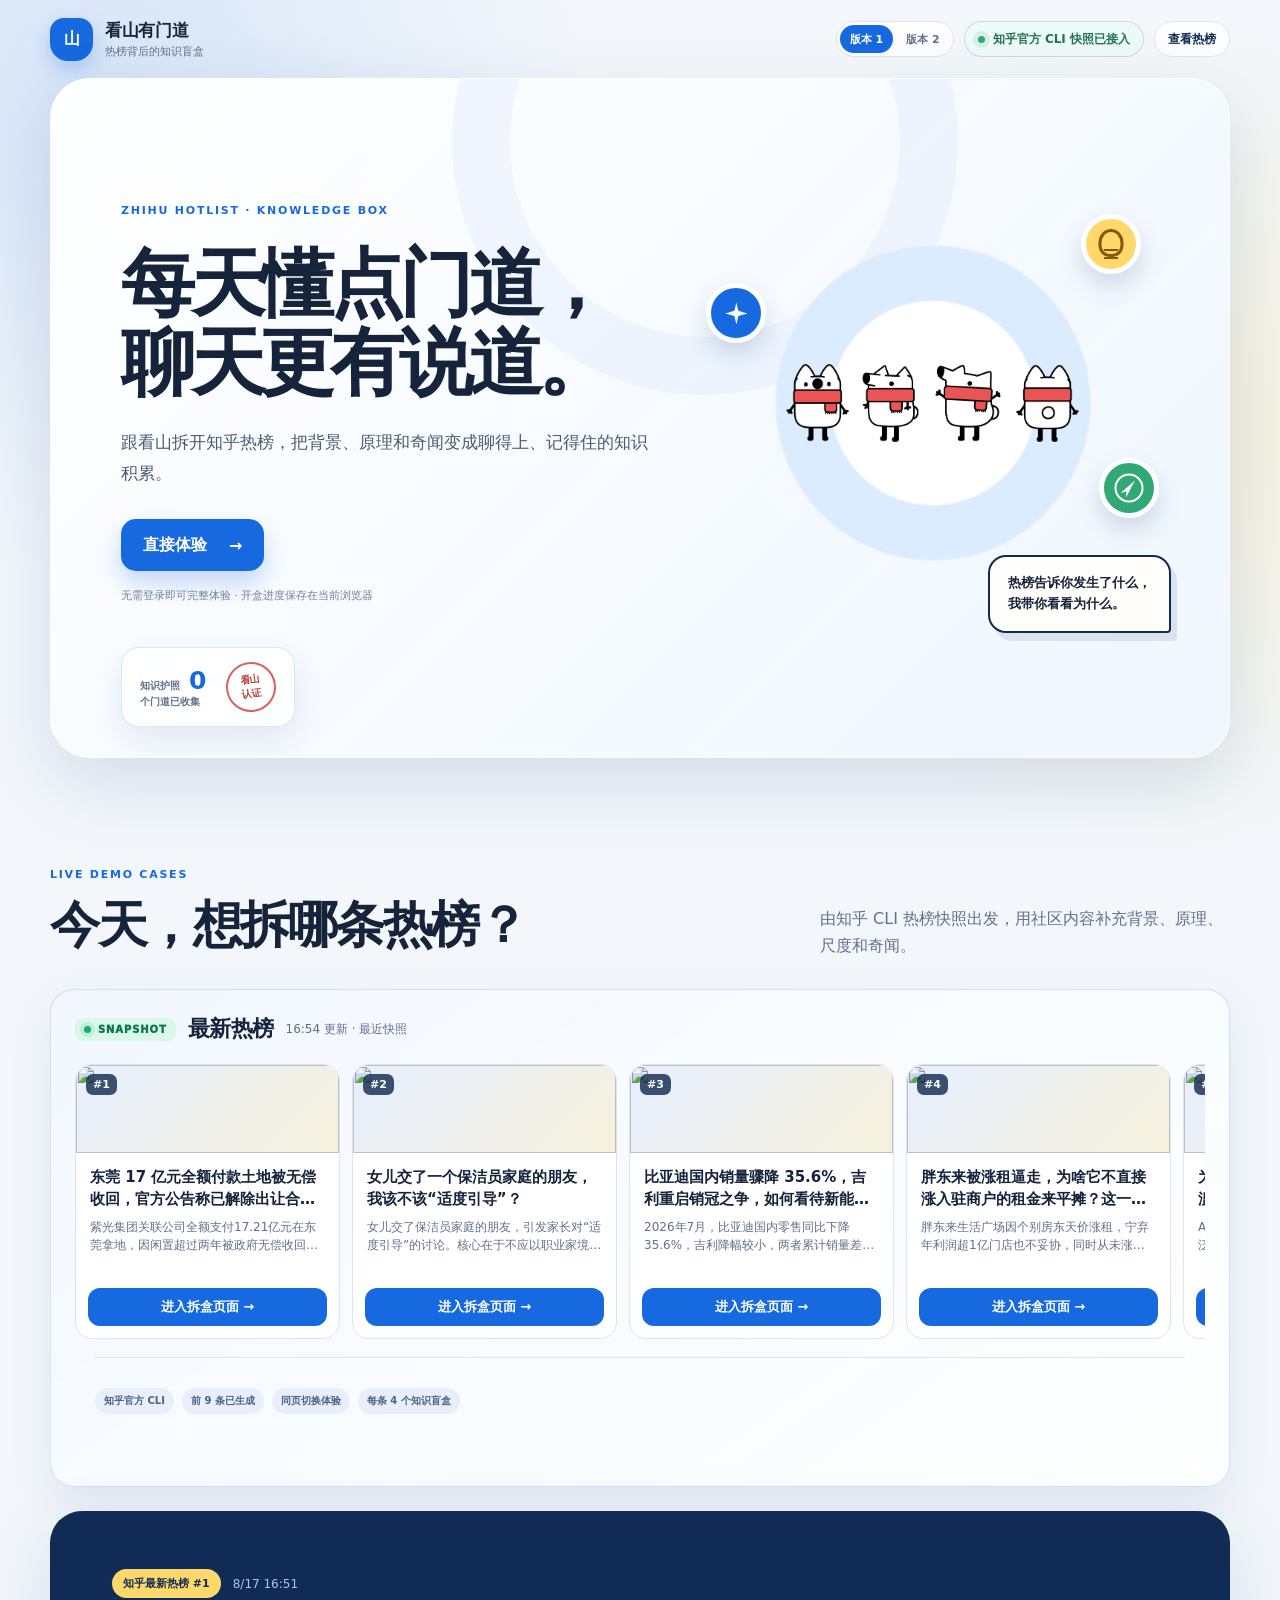
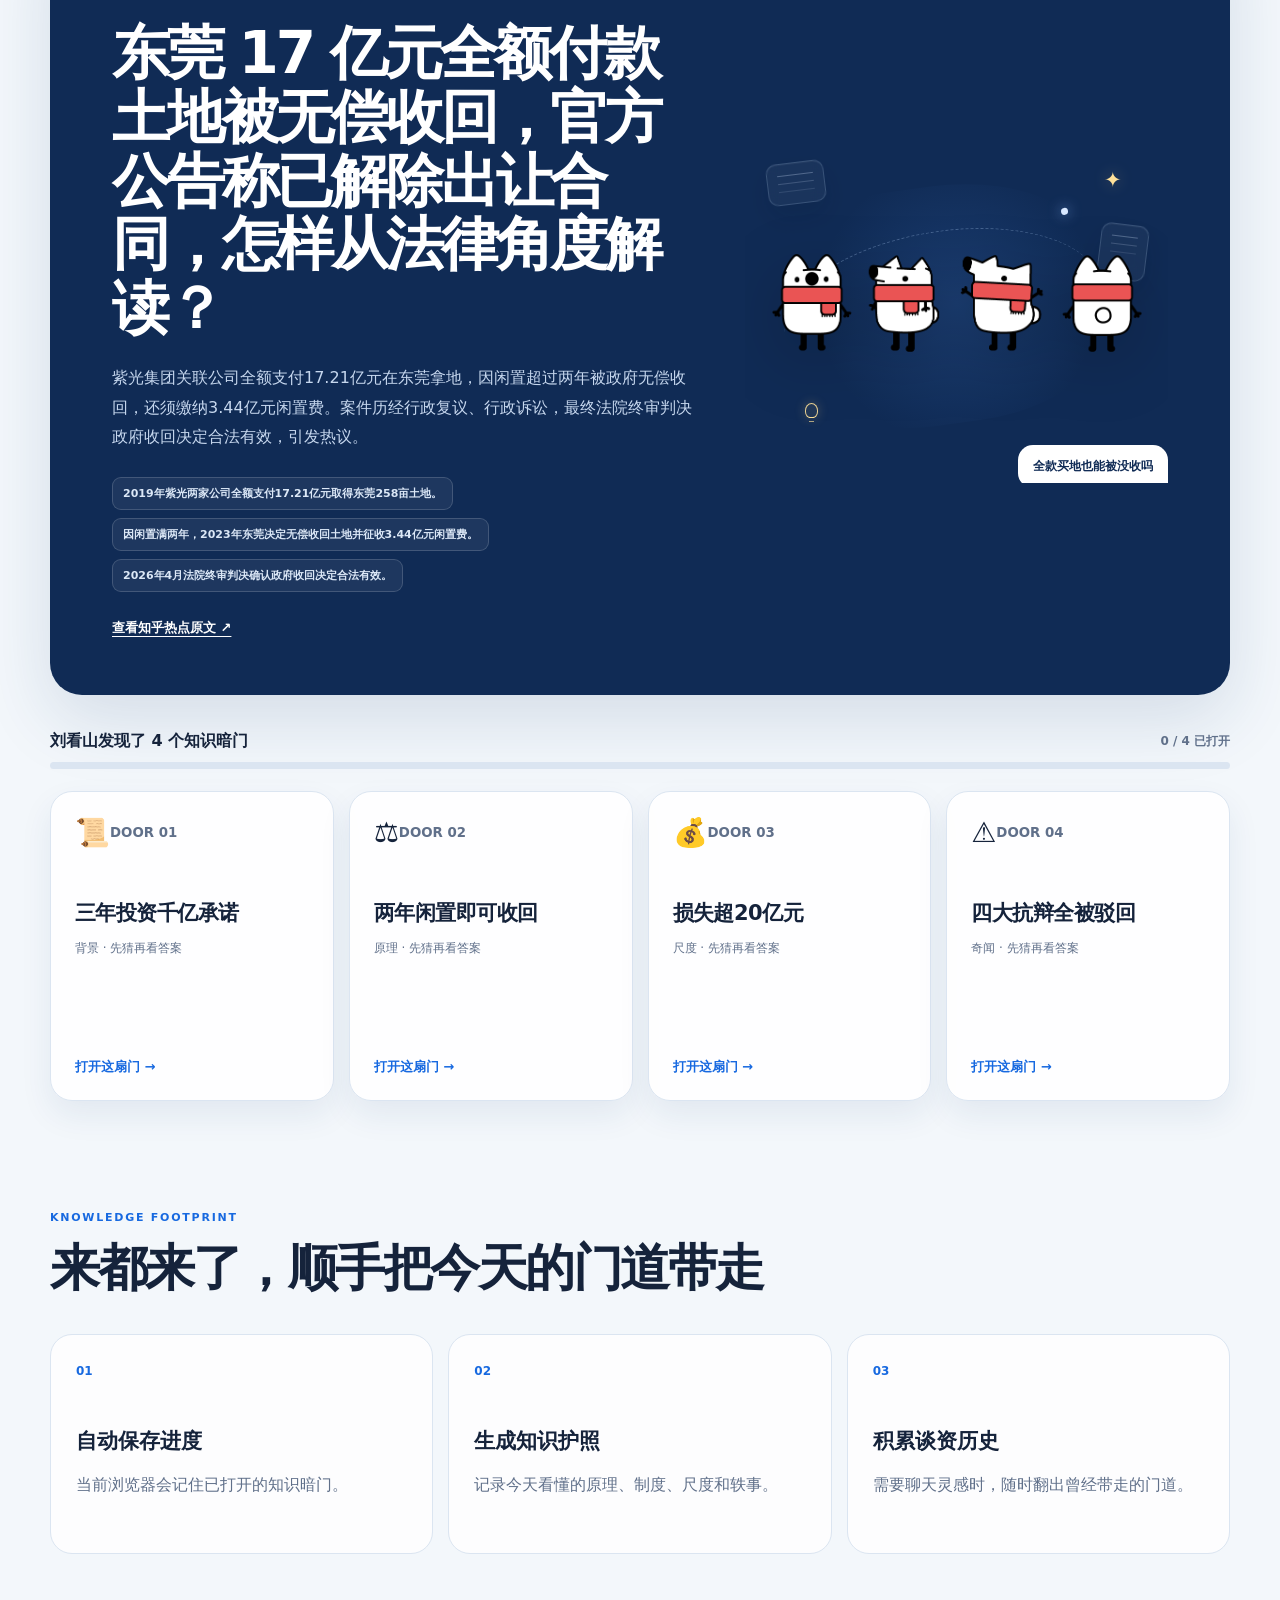
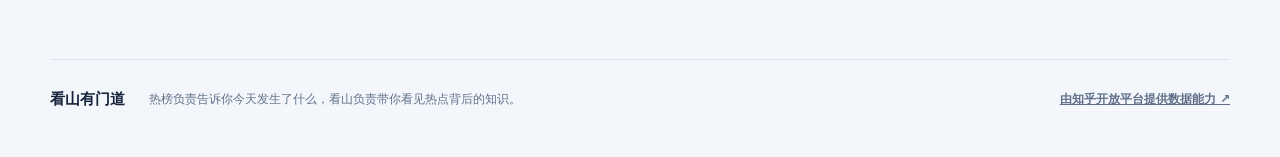
==== commit 51281d9f: "Make current V2 the default experience" ====
--- a/index.html
+++ b/index.html
@@ -3,1900 +3,126 @@
   <head>
     <meta charset="UTF-8" />
     <meta name="viewport" content="width=device-width, initial-scale=1.0" />
-    <meta
-      name="description"
-      content="看山有门道：从知乎热榜出发，打开热点背后的知识盲盒。"
-    />
-    <title>看山有门道｜热点背后的知识盲盒</title>
-    <style>
-:root {
-  --blue: #1769e0;
-  --blue-dark: #0f2d5c;
-  --blue-soft: #eaf3ff;
-  --ink: #17233a;
-  --muted: #60708a;
-  --paper: #fffefa;
-  --canvas: #f3f7fb;
-  --yellow: #ffd86b;
-  --orange: #ff9f43;
-  --green: #31a875;
-  --red: #f05a5a;
-  --line: #dbe5f1;
-  --shadow: 0 24px 70px rgba(24, 64, 115, 0.14);
-  --radius-xl: 32px;
-  --radius-lg: 24px;
-  --radius-md: 16px;
-  font-family: Inter, ui-sans-serif, system-ui, -apple-system, BlinkMacSystemFont,
-    "Segoe UI", "PingFang SC", "Hiragino Sans GB", "Microsoft YaHei", sans-serif;
-  color: var(--ink);
-  background: var(--canvas);
-  font-synthesis: none;
-}
-
-* {
-  box-sizing: border-box;
-}
-
-html {
-  scroll-behavior: smooth;
-}
-
-body {
-  margin: 0;
-  min-width: 320px;
-  background:
-    radial-gradient(circle at 8% 3%, rgba(23, 105, 224, 0.13), transparent 28rem),
-    radial-gradient(circle at 92% 13%, rgba(255, 216, 107, 0.2), transparent 25rem),
-    var(--canvas);
-}
-
-button,
-a {
-  -webkit-tap-highlight-color: transparent;
-}
-
-button {
-  font: inherit;
-}
-
-a {
-  color: inherit;
-}
-
-.site-header {
-  width: min(1180px, calc(100% - 40px));
-  min-height: 76px;
-  margin: 0 auto;
-  display: flex;
-  align-items: center;
-  justify-content: space-between;
-  gap: 24px;
-}
-
-.brand {
-  display: inline-flex;
-  align-items: center;
-  gap: 12px;
-  text-decoration: none;
-}
-
-.brand-mark {
-  width: 42px;
-  height: 42px;
-  display: grid;
-  place-items: center;
-  border-radius: 14px 14px 18px 18px;
-  color: white;
-  background: var(--blue);
-  box-shadow: 0 8px 20px rgba(23, 105, 224, 0.25);
-  font-weight: 900;
-}
-
-.brand strong,
-.brand small {
-  display: block;
-}
-
-.brand strong {
-  font-size: 17px;
-  letter-spacing: -0.02em;
-}
-
-.brand small {
-  margin-top: 2px;
-  color: var(--muted);
-  font-size: 11px;
-}
-
-.live-status {
-  display: flex;
-  align-items: center;
-  gap: 8px;
-  padding: 8px 12px;
-  border: 1px solid rgba(49, 168, 117, 0.25);
-  border-radius: 999px;
-  color: #237456;
-  background: rgba(238, 250, 245, 0.9);
-  font-size: 12px;
-  font-weight: 700;
-}
-
-.header-actions {
-  display: flex;
-  align-items: center;
-  gap: 10px;
-}
-
-.version-switcher {
-  min-height: 36px;
-  display: inline-flex;
-  align-items: center;
-  gap: 3px;
-  padding: 3px;
-  border: 1px solid var(--line);
-  border-radius: 999px;
-  background: rgba(255, 255, 255, 0.82);
-}
-
-.version-switcher a,
-.version-switcher span {
-  min-height: 28px;
-  padding: 0 10px;
-  display: inline-flex;
-  align-items: center;
-  border-radius: 999px;
-  font-size: 11px;
-  font-weight: 850;
-  text-decoration: none;
-}
-
-.version-switcher a {
-  color: var(--muted);
-}
-
-.version-switcher span {
-  color: white;
-  background: var(--blue);
-}
-
-.status-dot {
-  width: 7px;
-  height: 7px;
-  border-radius: 50%;
-  background: var(--green);
-  box-shadow: 0 0 0 5px rgba(49, 168, 117, 0.12);
-}
-
-main {
-  width: min(1180px, calc(100% - 40px));
-  margin: 0 auto;
-}
-
-.hero {
-  position: relative;
-  min-height: 640px;
-  padding: 72px 70px;
-  display: grid;
-  grid-template-columns: minmax(0, 1.08fr) minmax(340px, 0.92fr);
-  align-items: center;
-  gap: 50px;
-  overflow: hidden;
-  border: 1px solid rgba(255, 255, 255, 0.76);
-  border-radius: 40px;
-  background:
-    linear-gradient(135deg, rgba(255, 255, 255, 0.96), rgba(238, 246, 255, 0.95));
-  box-shadow: var(--shadow);
-}
-
-.hero::before {
-  content: "";
-  position: absolute;
-  width: 320px;
-  height: 320px;
-  top: -160px;
-  right: 26%;
-  border: 50px solid rgba(23, 105, 224, 0.045);
-  border-radius: 50%;
-}
-
-.hero-copy {
-  position: relative;
-  z-index: 2;
-}
-
-.eyebrow-row,
-.hero-actions,
-.section-heading,
-.talk-actions {
-  display: flex;
-  align-items: center;
-}
-
-.eyebrow-row {
-  gap: 12px;
-}
-
-.hot-rank {
-  display: inline-flex;
-  align-items: center;
-  min-height: 30px;
-  padding: 0 12px;
-  border-radius: 999px;
-  color: #a44d13;
-  background: #fff1d7;
-  font-size: 12px;
-  font-weight: 800;
-}
-
-.topic-time {
-  color: var(--muted);
-  font-size: 12px;
-}
-
-.hero-kicker {
-  margin: 28px 0 10px;
-  color: var(--blue);
-  font-size: 16px;
-  font-weight: 800;
-  letter-spacing: 0.06em;
-}
-
-h1,
-h2,
-h3,
-p {
-  margin-top: 0;
-}
-
-h1 {
-  max-width: 680px;
-  margin-bottom: 24px;
-  font-size: clamp(38px, 5.2vw, 66px);
-  line-height: 1.08;
-  letter-spacing: -0.055em;
-}
-
-.topic-summary {
-  max-width: 670px;
-  margin-bottom: 26px;
-  color: #4a5b73;
-  font-size: 17px;
-  line-height: 1.85;
-}
-
-.fact-strip {
-  display: flex;
-  flex-wrap: wrap;
-  gap: 9px;
-  margin-bottom: 34px;
-}
-
-.fact-chip {
-  padding: 9px 12px;
-  border: 1px solid #dce8f7;
-  border-radius: 10px;
-  color: #3f536f;
-  background: rgba(255, 255, 255, 0.78);
-  font-size: 12px;
-  font-weight: 650;
-}
-
-.hero-actions,
-.talk-actions {
-  gap: 18px;
-}
-
-.primary-button,
-.secondary-button {
-  min-height: 52px;
-  padding: 0 22px;
-  border-radius: 15px;
-  border: 0;
-  cursor: pointer;
-  font-weight: 800;
-  transition: transform 180ms ease, box-shadow 180ms ease, background 180ms ease;
-}
-
-.primary-button {
-  display: inline-flex;
-  align-items: center;
-  justify-content: center;
-  gap: 22px;
-  color: white;
-  background: var(--blue);
-  box-shadow: 0 12px 24px rgba(23, 105, 224, 0.25);
-}
-
-.secondary-button {
-  color: var(--blue-dark);
-  background: white;
-  border: 1px solid var(--line);
-}
-
-.primary-button:hover,
-.secondary-button:hover,
-.box-button:hover {
-  transform: translateY(-2px);
-}
-
-.primary-button:focus-visible,
-.secondary-button:focus-visible,
-.box-button:focus-visible,
-.option-button:focus-visible,
-.dialog-close:focus-visible,
-a:focus-visible {
-  outline: 3px solid rgba(23, 105, 224, 0.3);
-  outline-offset: 3px;
-}
-
-.text-link {
-  color: var(--blue-dark);
-  font-size: 14px;
-  font-weight: 750;
-  text-underline-offset: 4px;
-}
-
-.hero-visual {
-  position: relative;
-  min-height: 455px;
-  display: grid;
-  place-items: center;
-}
-
-.mascot-shell {
-  position: relative;
-  z-index: 2;
-  width: min(370px, 96%);
-  aspect-ratio: 1 / 1;
-  display: grid;
-  place-items: center;
-  overflow: hidden;
-  border-radius: 50%;
-  background:
-    radial-gradient(circle at 50% 42%, #ffffff 0 34%, #dfeeff 35% 57%, #bed9ff 58% 100%);
-  box-shadow:
-    inset 0 0 0 12px rgba(255, 255, 255, 0.7),
-    0 30px 50px rgba(36, 92, 159, 0.2);
-}
-
-.mascot-image {
-  position: absolute;
-  z-index: 3;
-  display: none;
-  width: 380%;
-  max-width: none;
-  height: auto;
-  left: 5%;
-  top: 50%;
-  transform: translateY(-50%);
-  filter: drop-shadow(0 18px 20px rgba(25, 62, 111, 0.18));
-}
-
-.mascot-fallback {
-  position: relative;
-  width: 170px;
-  height: 210px;
-}
-
-.face {
-  position: absolute;
-  width: 170px;
-  height: 185px;
-  left: 0;
-  top: 20px;
-  border-radius: 48% 48% 45% 45%;
-  background: #f9fbff;
-  border: 8px solid var(--blue-dark);
-}
-
-.ear {
-  position: absolute;
-  z-index: 0;
-  width: 66px;
-  height: 72px;
-  top: 0;
-  border: 8px solid var(--blue-dark);
-  background: #f9fbff;
-  transform: rotate(45deg);
-}
-
-.ear-left {
-  left: 5px;
-  border-radius: 26px 8px 20px 8px;
-}
-
-.ear-right {
-  right: 5px;
-  border-radius: 8px 26px 8px 20px;
-}
-
-.eye {
-  position: absolute;
-  width: 11px;
-  height: 15px;
-  top: 76px;
-  border-radius: 50%;
-  background: var(--blue-dark);
-}
-
-.eye-left {
-  left: 49px;
-}
-
-.eye-right {
-  right: 49px;
-}
-
-.nose {
-  position: absolute;
-  width: 14px;
-  height: 10px;
-  left: 50%;
-  top: 105px;
-  border-radius: 50% 50% 45% 45%;
-  background: var(--blue-dark);
-  transform: translateX(-50%);
-}
-
-.scarf {
-  position: absolute;
-  z-index: 3;
-  width: 152px;
-  height: 30px;
-  left: 9px;
-  bottom: 7px;
-  border-radius: 8px 18px 18px 8px;
-  background: var(--blue);
-  transform: rotate(-4deg);
-}
-
-.scarf::after {
-  content: "";
-  position: absolute;
-  width: 58px;
-  height: 24px;
-  right: -42px;
-  top: 12px;
-  border-radius: 0 12px 12px 0;
-  background: var(--blue);
-  transform: rotate(12deg);
-}
-
-.visual-decor {
-  position: absolute;
-  inset: 0;
-  z-index: 4;
-  pointer-events: none;
-}
-
-.decor-route {
-  position: absolute;
-  left: 9%;
-  top: 32%;
-  width: 78%;
-  height: 42%;
-  border-top: 1px dashed rgba(23, 105, 224, 0.28);
-  border-radius: 50%;
-  transform: rotate(-9deg);
-}
-
-.decor-route::after {
-  content: "";
-  position: absolute;
-  right: 7%;
-  top: -4px;
-  width: 7px;
-  height: 7px;
-  border-radius: 50%;
-  background: #82b4f9;
-  box-shadow: 0 0 13px rgba(23, 105, 224, 0.55);
-  animation: route-pulse 3.8s ease-in-out infinite;
-}
-
-.decor-star {
-  position: absolute;
-  right: 10%;
-  top: 12%;
-  color: #f7b928;
-  filter: drop-shadow(0 0 8px rgba(247, 185, 40, 0.32));
-  font-size: 24px;
-  font-style: normal;
-  line-height: 1;
-  animation: decor-twinkle 4.6s ease-in-out infinite;
-}
-
-.decor-star::before {
-  content: "✦";
-}
-
-.decor-bulb {
-  position: absolute;
-  left: 11%;
-  bottom: 16%;
-  width: 16px;
-  height: 19px;
-  border: 2px solid #e9a91d;
-  border-radius: 50% 50% 42% 42%;
-  background: rgba(255, 216, 107, 0.22);
-  box-shadow: 0 0 12px rgba(247, 185, 40, 0.24);
-  animation: bulb-glow 4.6s -2.2s ease-in-out infinite;
-}
-
-.decor-bulb::after {
-  content: "";
-  position: absolute;
-  left: 3px;
-  right: 3px;
-  bottom: -6px;
-  height: 4px;
-  border-top: 2px solid #e9a91d;
-  border-bottom: 2px solid rgba(233, 169, 29, 0.7);
-}
-
-.decor-note {
-  position: absolute;
-  width: 58px;
-  height: 42px;
-  border: 1px solid rgba(23, 105, 224, 0.14);
-  border-radius: 10px;
-  background: rgba(255, 255, 255, 0.5);
-  box-shadow: 0 12px 24px rgba(4, 19, 43, 0.08);
-  backdrop-filter: blur(8px);
-  animation: decor-drift 6s ease-in-out infinite;
-}
-
-.decor-note::before {
-  content: "";
-  position: absolute;
-  left: 10px;
-  right: 10px;
-  top: 11px;
-  height: 1px;
-  background: rgba(23, 105, 224, 0.3);
-  box-shadow: 0 8px 0 rgba(23, 105, 224, 0.2), 0 16px 0 rgba(23, 105, 224, 0.12);
-}
-
-.decor-note-one {
-  left: 3%;
-  top: 10%;
-  transform: rotate(-7deg);
-}
-
-.decor-note-two {
-  right: 3%;
-  top: 31%;
-  width: 48px;
-  height: 56px;
-  transform: rotate(7deg);
-  animation-delay: -3s;
-}
-
-@keyframes route-pulse {
-  0%, 100% { opacity: 0.45; transform: scale(0.72); }
-  50% { opacity: 1; transform: scale(1); }
-}
-
-@keyframes decor-twinkle {
-  0%, 100% { opacity: 0.35; transform: scale(0.78) rotate(0); }
-  45% { opacity: 1; transform: scale(1.08) rotate(45deg); }
-}
-
-@keyframes bulb-glow {
-  0%, 100% { opacity: 0.4; transform: scale(0.88); }
-  45% { opacity: 1; transform: scale(1.08); box-shadow: 0 0 18px rgba(247, 185, 40, 0.42); }
-}
-
-@keyframes decor-drift {
-  0%, 100% { translate: 0 0; }
-  50% { translate: 0 -5px; }
-}
-
-.speech-bubble {
-  position: absolute;
-  z-index: 5;
-  right: -12px;
-  bottom: 4px;
-  max-width: 226px;
-  padding: 16px 18px;
-  border: 2px solid var(--blue-dark);
-  border-radius: 18px 18px 4px 18px;
-  color: var(--blue-dark);
-  background: var(--paper);
-  box-shadow: 6px 8px 0 rgba(15, 45, 92, 0.1);
-  font-size: 13px;
-  font-weight: 750;
-  line-height: 1.6;
-}
-
-.explore-section,
-.talk-section,
-.more-hot {
-  padding: 108px 0 10px;
-}
-
-.section-heading {
-  justify-content: space-between;
-  gap: 40px;
-  margin-bottom: 34px;
-}
-
-.section-heading h2,
-.completion-copy h2 {
-  margin-bottom: 12px;
-  font-size: clamp(30px, 4vw, 48px);
-  letter-spacing: -0.045em;
-}
-
-.section-heading p:not(.section-label),
-.completion-copy > p:last-child {
-  margin-bottom: 0;
-  color: var(--muted);
-  line-height: 1.7;
-}
-
-.section-label {
-  margin-bottom: 10px;
-  color: var(--blue);
-  font-size: 11px;
-  font-weight: 900;
-  letter-spacing: 0.16em;
-}
-
-.progress-block {
-  flex: 0 0 190px;
-}
-
-.progress-block > span {
-  display: block;
-  margin-bottom: 9px;
-  color: var(--muted);
-  font-size: 12px;
-  text-align: right;
-}
-
-.progress-track {
-  height: 8px;
-  overflow: hidden;
-  border-radius: 999px;
-  background: #dce5ef;
-}
-
-.progress-track span {
-  display: block;
-  width: 0;
-  height: 100%;
-  border-radius: inherit;
-  background: var(--blue);
-  transition: width 300ms ease;
-}
-
-.box-grid {
-  display: grid;
-  grid-template-columns: repeat(2, minmax(0, 1fr));
-  gap: 20px;
-}
-
-.box-card {
-  position: relative;
-  min-height: 310px;
-  padding: 30px;
-  display: flex;
-  flex-direction: column;
-  overflow: hidden;
-  border: 1px solid rgba(219, 229, 241, 0.9);
-  border-radius: var(--radius-lg);
-  background: rgba(255, 255, 255, 0.9);
-  box-shadow: 0 15px 40px rgba(28, 65, 110, 0.08);
-  transition: border-color 180ms ease, transform 180ms ease, box-shadow 180ms ease;
-}
-
-.box-card:hover {
-  transform: translateY(-4px);
-  border-color: rgba(23, 105, 224, 0.25);
-  box-shadow: 0 20px 50px rgba(28, 65, 110, 0.12);
-}
-
-.box-card.is-complete {
-  border-color: rgba(49, 168, 117, 0.35);
-  background: linear-gradient(145deg, #ffffff, #f1fbf7);
-}
-
-.box-index {
-  display: flex;
-  align-items: center;
-  justify-content: space-between;
-  margin-bottom: 38px;
-}
-
-.box-icon {
-  width: 48px;
-  height: 48px;
-  display: grid;
-  place-items: center;
-  border-radius: 15px;
-  background: var(--blue-soft);
-  font-size: 22px;
-}
-
-.box-number {
-  color: #9aa8ba;
-  font-size: 12px;
-  font-weight: 800;
-  letter-spacing: 0.12em;
-}
-
-.box-card h3 {
-  max-width: 440px;
-  margin-bottom: 14px;
-  font-size: 25px;
-  line-height: 1.3;
-  letter-spacing: -0.025em;
-}
-
-.box-card p {
-  margin-bottom: 28px;
-  color: var(--muted);
-  line-height: 1.65;
-}
-
-.box-button {
-  width: fit-content;
-  margin-top: auto;
-  padding: 11px 16px;
-  border: 0;
-  border-radius: 12px;
-  color: var(--blue);
-  background: var(--blue-soft);
-  cursor: pointer;
-  font-size: 13px;
-  font-weight: 850;
-  transition: transform 180ms ease, background 180ms ease;
-}
-
-.box-card.is-complete .box-button {
-  color: #257a59;
-  background: #e2f6ed;
-}
-
-.box-card.is-complete::after {
-  content: "已打开";
-  position: absolute;
-  right: 28px;
-  bottom: 30px;
-  color: var(--green);
-  font-size: 12px;
-  font-weight: 850;
-}
-
-.talk-section[hidden] {
-  display: none;
-}
-
-.talk-section {
-  display: grid;
-  grid-template-columns: minmax(240px, 0.65fr) minmax(420px, 1.35fr);
-  gap: 44px 58px;
-  align-items: start;
-}
-
-.completion-copy {
-  position: sticky;
-  top: 30px;
-}
-
-.talk-card {
-  position: relative;
-  padding: 42px;
-  overflow: hidden;
-  border-radius: var(--radius-xl);
-  color: #f8fbff;
-  background:
-    radial-gradient(circle at 95% 3%, rgba(255, 216, 107, 0.28), transparent 16rem),
-    linear-gradient(145deg, #0f2d5c, #155cb4 74%, #1769e0);
-  box-shadow: 0 30px 65px rgba(15, 45, 92, 0.3);
-}
-
-.talk-card::before {
-  content: "山";
-  position: absolute;
-  right: -6px;
-  bottom: -80px;
-  color: rgba(255, 255, 255, 0.06);
-  font-size: 260px;
-  font-weight: 900;
-  line-height: 1;
-}
-
-.talk-card-head {
-  position: relative;
-  display: flex;
-  align-items: flex-start;
-  justify-content: space-between;
-  gap: 20px;
-  margin-bottom: 34px;
-}
-
-.talk-card-head span {
-  color: #9dc8ff;
-  font-size: 12px;
-  font-weight: 900;
-  letter-spacing: 0.15em;
-}
-
-.talk-card h3 {
-  margin: 7px 0 0;
-  font-size: 38px;
-  letter-spacing: -0.04em;
-}
-
-.passport-stamp {
-  width: 76px;
-  height: 76px;
-  display: grid;
-  place-items: center;
-  border: 2px solid var(--yellow);
-  border-radius: 50%;
-  color: var(--yellow);
-  font-size: 12px;
-  font-weight: 900;
-  transform: rotate(10deg);
-}
-
-.talk-card ol {
-  position: relative;
-  margin: 0 0 32px;
-  padding: 0;
-  list-style: none;
-  counter-reset: talk-points;
-}
-
-.talk-card li {
-  counter-increment: talk-points;
-  display: grid;
-  grid-template-columns: 28px 1fr;
-  gap: 12px;
-  padding: 13px 0;
-  border-bottom: 1px solid rgba(255, 255, 255, 0.12);
-  line-height: 1.55;
-}
-
-.talk-card li::before {
-  content: counter(talk-points, decimal-leading-zero);
-  color: var(--yellow);
-  font-size: 11px;
-  font-weight: 900;
-  line-height: 1.8;
-}
-
-.talk-opener {
-  position: relative;
-  padding: 20px;
-  border: 1px solid rgba(255, 255, 255, 0.15);
-  border-radius: 16px;
-  background: rgba(255, 255, 255, 0.08);
-}
-
-.talk-opener span {
-  color: var(--yellow);
-  font-size: 11px;
-  font-weight: 900;
-}
-
-.talk-opener p {
-  margin: 8px 0 0;
-  font-size: 17px;
-  font-weight: 700;
-  line-height: 1.65;
-}
-
-.talk-footer {
-  position: relative;
-  margin: 22px 0 0;
-  color: #b8d3f5;
-  font-size: 11px;
-}
-
-.talk-actions {
-  grid-column: 2;
-}
-
-.more-hot {
-  padding-bottom: 100px;
-}
-
-.section-heading.compact {
-  align-items: flex-end;
-}
-
-.cache-time {
-  color: var(--muted);
-  font-size: 12px;
-}
-
-.hot-list {
-  display: grid;
-  grid-template-columns: repeat(3, minmax(0, 1fr));
-  gap: 16px;
-}
-
-.hot-item {
-  min-height: 190px;
-  padding: 24px;
-  display: flex;
-  flex-direction: column;
-  border: 1px solid var(--line);
-  border-radius: var(--radius-md);
-  text-decoration: none;
-  background: rgba(255, 255, 255, 0.82);
-  color: inherit;
-  cursor: pointer;
-  font: inherit;
-  text-align: left;
-  transition: transform 180ms ease, border-color 180ms ease;
-}
-
-.hot-item:hover {
-  transform: translateY(-3px);
-  border-color: rgba(23, 105, 224, 0.35);
-}
-
-.hot-item > span {
-  width: fit-content;
-  margin-bottom: 18px;
-  padding: 5px 8px;
-  border-radius: 8px;
-  color: var(--blue);
-  background: var(--blue-soft);
-  font-size: 10px;
-  font-weight: 900;
-}
-
-.hot-item h3 {
-  margin-bottom: 14px;
-  font-size: 16px;
-  line-height: 1.55;
-}
-
-.hot-item p {
-  margin: 0 0 18px;
-  color: var(--muted);
-  font-size: 12px;
-}
-
-.hot-item strong {
-  margin-top: auto;
-  color: var(--blue);
-  font-size: 12px;
-}
-
-footer {
-  padding: 30px 20px 50px;
-  border-top: 1px solid var(--line);
-  text-align: center;
-  color: var(--muted);
-  font-size: 12px;
-}
-
-footer p {
-  margin-bottom: 8px;
-}
-
-footer a {
-  color: var(--blue);
-  text-underline-offset: 3px;
-}
-
-.knowledge-dialog {
-  width: min(720px, calc(100% - 32px));
-  max-height: min(88vh, 860px);
-  padding: 0;
-  overflow: auto;
-  border: 0;
-  border-radius: 28px;
-  background: var(--paper);
-  box-shadow: 0 35px 90px rgba(8, 30, 60, 0.35);
-}
-
-.knowledge-dialog::backdrop {
-  background: rgba(10, 27, 51, 0.62);
-  backdrop-filter: blur(6px);
-}
-
-.dialog-shell {
-  position: relative;
-  padding: 42px;
-}
-
-.dialog-close {
-  position: absolute;
-  z-index: 2;
-  right: 20px;
-  top: 18px;
-  width: 38px;
-  height: 38px;
-  border: 0;
-  border-radius: 50%;
-  color: var(--muted);
-  background: #edf2f7;
-  cursor: pointer;
-  font-size: 24px;
-  line-height: 1;
-}
-
-.dialog-label {
-  margin-bottom: 14px;
-  color: var(--blue);
-  font-size: 11px;
-  font-weight: 900;
-  letter-spacing: 0.14em;
-}
-
-.dialog-shell h2 {
-  max-width: 590px;
-  margin-bottom: 14px;
-  font-size: clamp(28px, 5vw, 42px);
-  line-height: 1.2;
-  letter-spacing: -0.04em;
-}
-
-.dialog-intro {
-  margin-bottom: 26px;
-  color: var(--muted);
-  line-height: 1.7;
-}
-
-.option-list {
-  display: grid;
-  gap: 10px;
-}
-
-.option-button {
-  width: 100%;
-  min-height: 52px;
-  padding: 12px 16px;
-  display: grid;
-  grid-template-columns: 28px 1fr;
-  align-items: center;
-  gap: 12px;
-  border: 1px solid var(--line);
-  border-radius: 13px;
-  color: var(--ink);
-  background: white;
-  cursor: pointer;
-  text-align: left;
-  transition: border-color 150ms ease, background 150ms ease;
-}
-
-.option-button:hover {
-  border-color: rgba(23, 105, 224, 0.45);
-  background: var(--blue-soft);
-}
-
-.option-letter {
-  width: 28px;
-  height: 28px;
-  display: grid;
-  place-items: center;
-  border-radius: 8px;
-  color: var(--blue);
-  background: var(--blue-soft);
-  font-size: 11px;
-  font-weight: 900;
-}
-
-.reveal {
-  animation: reveal-in 280ms ease both;
-}
-
-.answer-result {
-  margin-bottom: 22px;
-  padding: 14px 16px;
-  border-radius: 12px;
-  color: #31516f;
-  background: #edf5ff;
-  font-size: 13px;
-  line-height: 1.6;
-}
-
-.answer-result strong {
-  color: var(--blue);
-}
-
-.knowledge-headline {
-  margin-bottom: 24px;
-  padding-left: 18px;
-  border-left: 5px solid var(--yellow);
-  font-size: 24px;
-  font-weight: 900;
-  line-height: 1.4;
-}
-
-.explanation-list {
-  display: grid;
-  gap: 12px;
-  margin-bottom: 22px;
-}
-
-.explanation-item {
-  display: grid;
-  grid-template-columns: 22px 1fr;
-  gap: 10px;
-  color: #43546b;
-  line-height: 1.7;
-}
-
-.explanation-item span:first-child {
-  color: var(--blue);
-  font-weight: 900;
-}
-
-.misconception,
-.takeaway {
-  margin-top: 14px;
-  padding: 16px 18px;
-  border-radius: 14px;
-  line-height: 1.65;
-}
-
-.misconception {
-  color: #7a5420;
-  background: #fff5df;
-}
-
-.takeaway {
-  color: #1f5e48;
-  background: #eaf8f2;
-}
-
-.misconception strong,
-.takeaway strong {
-  display: block;
-  margin-bottom: 4px;
-  font-size: 12px;
-}
-
-.source-list {
-  margin-top: 25px;
-  padding-top: 20px;
-  border-top: 1px solid var(--line);
-}
-
-.source-list > span {
-  display: block;
-  margin-bottom: 10px;
-  color: var(--muted);
-  font-size: 11px;
-  font-weight: 850;
-}
-
-.source-list a {
-  display: block;
-  margin-top: 7px;
-  color: var(--blue);
-  font-size: 12px;
-  line-height: 1.5;
-  text-underline-offset: 3px;
-}
-
-.dialog-next {
-  width: 100%;
-  margin-top: 26px;
-}
-
-.toast {
-  position: fixed;
-  z-index: 20;
-  left: 50%;
-  bottom: 28px;
-  padding: 12px 18px;
-  border-radius: 12px;
-  color: white;
-  background: var(--blue-dark);
-  box-shadow: 0 12px 30px rgba(10, 30, 60, 0.28);
-  opacity: 0;
-  pointer-events: none;
-  transform: translate(-50%, 12px);
-  transition: opacity 180ms ease, transform 180ms ease;
-  font-size: 13px;
-  font-weight: 750;
-}
-
-.toast.is-visible {
-  opacity: 1;
-  transform: translate(-50%, 0);
-}
-
-.load-error {
-  padding: 28px;
-  border: 1px solid #ffd1d1;
-  border-radius: 16px;
-  color: #7c3737;
-  background: #fff3f3;
-}
-
-@keyframes reveal-in {
-  from {
-    opacity: 0;
-    transform: translateY(8px);
-  }
-  to {
-    opacity: 1;
-    transform: translateY(0);
-  }
-}
-
-@media (max-width: 900px) {
-  .hero {
-    min-height: auto;
-    padding: 58px 44px;
-    grid-template-columns: 1fr;
-  }
-
-  .hero-visual {
-    min-height: 390px;
-  }
-
-  .box-grid,
-  .hot-list {
-    grid-template-columns: 1fr 1fr;
-  }
-
-  .talk-section {
-    grid-template-columns: 1fr;
-  }
-
-  .completion-copy {
-    position: static;
-  }
-
-  .talk-actions {
-    grid-column: 1;
-  }
-}
-
-@media (max-width: 640px) {
-  .site-header,
-  main {
-    width: min(100% - 24px, 1180px);
-  }
-
-  .site-header {
-    min-height: 66px;
-  }
-
-  .brand small,
-  .live-status span:last-child {
-    display: none;
-  }
-
-  .header-actions {
-    gap: 6px;
-  }
-
-  .version-switcher a,
-  .version-switcher span {
-    padding: 0 8px;
-  }
-
-  .hero {
-    padding: 38px 22px 28px;
-    border-radius: 28px;
-  }
-
-  h1 {
-    font-size: 39px;
-  }
-
-  .topic-summary {
-    font-size: 15px;
-  }
-
-  .hero-actions {
-    align-items: flex-start;
-    flex-direction: column;
-  }
-
-  .primary-button {
-    width: 100%;
-  }
-
-  .hero-visual {
-    min-height: 330px;
-  }
-
-  .mascot-shell {
-    width: 260px;
-  }
-
-  .speech-bubble {
-    right: 0;
-    max-width: 190px;
-  }
-
-  .explore-section,
-  .talk-section,
-  .more-hot {
-    padding-top: 76px;
-  }
-
-  .section-heading {
-    align-items: flex-start;
-    flex-direction: column;
-    gap: 22px;
-  }
-
-  .progress-block {
-    width: 100%;
-    flex-basis: auto;
-  }
-
-  .progress-block > span {
-    text-align: left;
-  }
-
-  .box-grid,
-  .hot-list {
-    grid-template-columns: 1fr;
-  }
-
-  .box-card {
-    min-height: 280px;
-    padding: 24px;
-  }
-
-  .talk-card,
-  .dialog-shell {
-    padding: 28px 22px;
-  }
-
-  .talk-card h3 {
-    font-size: 32px;
-  }
-
-  .passport-stamp {
-    width: 64px;
-    height: 64px;
-    font-size: 10px;
-  }
-
-  .talk-actions {
-    align-items: stretch;
-    flex-direction: column;
-  }
-
-  .knowledge-dialog {
-    width: calc(100% - 18px);
-    max-height: 92vh;
-    border-radius: 22px;
-  }
-}
-
-@media (prefers-reduced-motion: reduce) {
-  *,
-  *::before,
-  *::after {
-    scroll-behavior: auto !important;
-    animation-duration: 0.01ms !important;
-    transition-duration: 0.01ms !important;
-  }
-}
-
-</style>
+    <meta name="description" content="看山有门道：从知乎热榜出发，把热点变成聊得上、记得住的知识积累。" />
+    <title>看山有门道｜热榜背后的知识盲盒</title>
+    <link rel="stylesheet" href="styles.css?v=site-sync-20260817-8" />
   </head>
   <body>
-    <header class="site-header">
-      <a class="brand" href="#top" aria-label="看山有门道首页">
-        <span class="brand-mark" aria-hidden="true">山</span>
-        <span>
-          <strong>看山有门道</strong>
-          <small>热点背后的知识盲盒</small>
-        </span>
-      </a>
-      <div class="header-actions">
-        <nav class="version-switcher" aria-label="选择展示版本">
-          <span aria-current="page">版本 1</span><a href="v2/">版本 2</a>
-        </nav>
-        <div class="live-status" aria-label="数据状态">
-          <span class="status-dot" aria-hidden="true"></span>
-          <span id="data-status">知乎 CLI 最新快照</span>
+    <main>
+      <header class="siteHeader">
+        <a class="brand" href="#top" aria-label="看山有门道首页">
+          <span class="brandMark">山</span>
+          <span><strong>看山有门道</strong><small>热榜背后的知识盲盒</small></span>
+        </a>
+        <div class="headerActions">
+          <nav class="versionSwitcher" aria-label="选择展示版本">
+            <span aria-current="page">版本 1</span><a href="v2/">版本 2</a>
+          </nav>
+          <span class="liveBadge"><i></i>知乎官方 CLI 快照已接入</span>
+          <a class="accountButton" href="#cases">查看热榜</a>
         </div>
-      </div>
-    </header>
+      </header>
 
-    <main id="top">
-      <section class="hero" aria-labelledby="topic-title">
-        <div class="hero-copy">
-          <div class="eyebrow-row">
-            <span class="hot-rank" id="topic-rank">今日热榜</span>
-            <span class="topic-time" id="topic-time"></span>
+      <section class="hero" id="top">
+        <div class="heroCopy">
+          <span class="eyebrow">ZHIHU HOTLIST · KNOWLEDGE BOX</span>
+          <h1>每天懂点门道，<br />聊天更有说道。</h1>
+          <p>跟看山拆开知乎热榜，把背景、原理和奇闻变成聊得上、记得住的知识积累。</p>
+          <div class="heroActions">
+            <button class="primaryButton" id="start-button" type="button">直接体验 <span>→</span></button>
           </div>
-          <p class="hero-kicker">今天大家都在聊</p>
-          <h1 id="topic-title">热点加载中…</h1>
-          <p class="topic-summary" id="topic-summary"></p>
-          <div class="fact-strip" id="fact-strip" aria-label="事件要点"></div>
-          <div class="hero-actions">
-            <button class="primary-button" id="start-button" type="button">
-              <span>和看山一起开箱</span>
-              <span aria-hidden="true">→</span>
-            </button>
-            <a class="text-link" id="topic-source" href="#" target="_blank" rel="noreferrer">
-              先看热点原文
-            </a>
+          <p class="safeNote">无需登录即可完整体验 · 开盒进度保存在当前浏览器</p>
+        </div>
+        <div class="heroVisual" aria-label="刘看山打开知识盲盒">
+          <span class="orbit orbitOne" aria-hidden="true"></span>
+          <span class="orbit orbitTwo" aria-hidden="true"></span>
+          <span class="orbit orbitThree" aria-hidden="true"></span>
+          <div class="mascotHalo"><img src="assets/kanshan-main.png" alt="刘看山" /></div>
+          <div class="bubble">热榜告诉你发生了什么，<br />我带你看看为什么。</div>
+        </div>
+        <aside class="passportPreview">
+          <div><span>知识护照</span><strong id="passport-count">0</strong><small>个门道已收集</small></div>
+          <div class="stamp">看山<br />认证</div>
+        </aside>
+      </section>
+
+      <section class="casesSection" id="cases">
+        <div class="sectionIntro">
+          <div><span class="eyebrow">LIVE DEMO CASES</span><h2>今天，想拆哪条热榜？</h2></div>
+          <p>由知乎 CLI 热榜快照出发，用社区内容补充背景、原理、尺度和奇闻。</p>
+        </div>
+
+        <section class="liveWorkbench" aria-labelledby="live-workbench-title">
+          <header>
+            <div>
+              <span class="livePulse"><i></i>SNAPSHOT</span>
+              <h3 id="live-workbench-title">最新热榜</h3>
+              <p id="snapshot-time">读取知乎开放平台快照</p>
+            </div>
+          </header>
+          <p class="liveNotice" id="snapshot-notice" role="status" hidden>GitHub Pages 为静态展示，当前使用最近一次知乎 CLI 热榜快照。</p>
+          <div class="hotListRail" id="hot-list-rail"></div>
+          <footer><span>知乎官方 CLI</span><span>前 9 条已生成</span><span>同页切换体验</span><span>每条 4 个知识盲盒</span></footer>
+        </section>
+
+        <article class="topicCard">
+          <div class="topicCopy">
+            <div class="topicMeta"><span id="topic-rank"></span><time id="topic-time"></time></div>
+            <h2 id="topic-title"></h2>
+            <p id="topic-summary"></p>
+            <div class="factStrip" id="fact-strip"></div>
+            <a class="sourceLink" id="source-link" href="#" target="_blank" rel="noreferrer">查看知乎热点原文 ↗</a>
+          </div>
+          <div class="topicVisual">
+            <div class="visualDecor" aria-hidden="true">
+              <i class="decorRoute"></i><i class="decorStar"></i><i class="decorBulb"></i>
+              <i class="decorNote decorNoteOne"></i><i class="decorNote decorNoteTwo"></i>
+            </div>
+            <img src="assets/kanshan-main.png" alt="刘看山" />
+            <p id="topic-bubble"></p>
+          </div>
+        </article>
+
+        <div class="progressRow">
+          <strong>刘看山发现了 4 个知识暗门</strong><span id="progress-label">0 / 4 已打开</span>
+          <div><i id="progress-bar"></i></div>
+        </div>
+        <div class="boxGrid" id="box-grid"></div>
+      </section>
+
+      <section class="talkSection" id="talk-section" hidden>
+        <div class="talkIntro">
+          <span class="eyebrow">TODAY'S TALK CARD</span><h2>今天，有的聊了</h2><p>四个暗门全部打开，这张谈资卡可以直接带走。</p>
+          <div class="talkMascot" role="img" aria-label="刘看山 3D 形象捧着一本打开的书">
+            <img src="assets/kanshan-talk.png?v=downloads-3d" alt="" />
+            <span class="talkBook" aria-hidden="true"><i></i></span>
           </div>
         </div>
+        <article class="talkCard">
+          <header><div><small>今天有的聊</small><h3 id="talk-title"></h3></div><span>看山认证</span></header>
+          <ol id="talk-points"></ol>
+          <blockquote><small>自然开场</small><span id="talk-opener"></span></blockquote>
+        </article>
+      </section>
 
-        <div class="hero-visual" aria-label="刘看山发现了四个知识暗门">
-          <div class="visual-decor" aria-hidden="true">
-            <i class="decor-route"></i>
-            <i class="decor-star"></i>
-            <i class="decor-bulb"></i>
-            <i class="decor-note decor-note-one"></i>
-            <i class="decor-note decor-note-two"></i>
-          </div>
-          <div class="mascot-shell">
-            <img
-              class="mascot-image"
-              id="mascot-image"
-              src="[data-uri]"
-              alt="刘看山"
-            />
-            <div class="mascot-fallback" id="mascot-fallback" aria-hidden="true">
-              <span class="ear ear-left"></span>
-              <span class="ear ear-right"></span>
-              <span class="face">
-                <i class="eye eye-left"></i>
-                <i class="eye eye-right"></i>
-                <i class="nose"></i>
-              </span>
-              <span class="scarf"></span>
-            </div>
-          </div>
-          <div class="speech-bubble" id="speech-bubble"></div>
+      <section class="passportSection">
+        <div><span class="eyebrow">KNOWLEDGE FOOTPRINT</span><h2>来都来了，顺手把今天的门道带走</h2></div>
+        <div class="benefitGrid">
+          <article><span>01</span><h3>自动保存进度</h3><p>当前浏览器会记住已打开的知识暗门。</p></article>
+          <article><span>02</span><h3>生成知识护照</h3><p>记录今天看懂的原理、制度、尺度和轶事。</p></article>
+          <article><span>03</span><h3>积累谈资历史</h3><p>需要聊天灵感时，随时翻出曾经带走的门道。</p></article>
         </div>
       </section>
 
-      <section class="explore-section" id="explore" aria-labelledby="explore-title">
-        <div class="section-heading">
-          <div>
-            <p class="section-label">KNOWLEDGE DOORS</p>
-            <h2 id="explore-title">刘看山发现了 4 个知识暗门</h2>
-            <p>先猜一下，再看热点背后的原理、尺度、制度和轶事。</p>
-          </div>
-          <div class="progress-block" aria-live="polite">
-            <span id="progress-label">0 / 4 已打开</span>
-            <div class="progress-track" aria-hidden="true">
-              <span id="progress-bar"></span>
-            </div>
-          </div>
-        </div>
-        <div class="box-grid" id="box-grid"></div>
-      </section>
+      <footer><strong>看山有门道</strong><p>热榜负责告诉你今天发生了什么，看山负责带你看见热点背后的知识。</p><a href="https://developer.zhihu.com/" target="_blank" rel="noreferrer">由知乎开放平台提供数据能力 ↗</a></footer>
 
-      <section class="talk-section" id="talk-section" aria-labelledby="talk-title" hidden>
-        <div class="completion-copy">
-          <p class="section-label">TODAY'S TALK CARD</p>
-          <h2 id="talk-title">今天，有的聊了</h2>
-          <p>四个知识暗门已经打开。刘看山替你整理了一张可以直接带走的谈资卡。</p>
-        </div>
-        <article class="talk-card" id="talk-card">
-          <div class="talk-card-head">
-            <div>
-              <span>今天有的聊</span>
-              <h3 id="talk-topic">台风雨</h3>
-            </div>
-            <div class="passport-stamp" aria-label="刘看山知识护照已盖章">看山认证</div>
-          </div>
-          <ol id="talk-points"></ol>
-          <div class="talk-opener">
-            <span>自然开场</span>
-            <p id="talk-opener"></p>
-          </div>
-          <p class="talk-footer">来源可追溯 · 观点有上下文 · 最后更新 <span id="card-time"></span></p>
-        </article>
-        <div class="talk-actions">
-          <button class="primary-button" id="copy-button" type="button">复制开场白</button>
-          <button class="secondary-button" id="reset-button" type="button">再走一遍</button>
-        </div>
-      </section>
-
-      <section class="more-hot" aria-labelledby="more-title">
-        <div class="section-heading compact">
-          <div>
-            <p class="section-label">ZHIHU CLI · LATEST SNAPSHOT</p>
-            <h2 id="more-title">最新热榜前 9 条，想先看懂哪条？</h2>
-          </div>
-          <span class="cache-time" id="hot-cache-time"></span>
-        </div>
-        <div class="hot-list" id="hot-list"></div>
-      </section>
+      <div class="modalBackdrop" id="knowledge-modal" role="presentation" hidden>
+        <section class="knowledgeModal" role="dialog" aria-modal="true" aria-labelledby="box-question">
+          <button class="closeButton" id="close-modal" type="button" aria-label="关闭知识盲盒">×</button>
+          <div id="modal-content"></div>
+        </section>
+      </div>
     </main>
-
-    <footer>
-      <p>热榜负责告诉你今天发生了什么，看山负责带你看见热点背后的知识。</p>
-      <a href="https://developer.zhihu.com/docs?key=zhihu_cli" target="_blank" rel="noreferrer">
-        由知乎开放平台 CLI 提供热点与社区内容能力
-      </a>
-    </footer>
-
-    <dialog class="knowledge-dialog" id="knowledge-dialog">
-      <form method="dialog" class="dialog-shell">
-        <button class="dialog-close" value="close" aria-label="关闭知识盲盒">×</button>
-        <div id="dialog-content"></div>
-      </form>
-    </dialog>
-
-    <div class="toast" id="toast" role="status" aria-live="polite"></div>
-    <script type="module">
-const els = {
-  topicRank: document.querySelector("#topic-rank"),
-  topicTime: document.querySelector("#topic-time"),
-  topicTitle: document.querySelector("#topic-title"),
-  topicSummary: document.querySelector("#topic-summary"),
-  topicSource: document.querySelector("#topic-source"),
-  factStrip: document.querySelector("#fact-strip"),
-  startButton: document.querySelector("#start-button"),
-  boxGrid: document.querySelector("#box-grid"),
-  progressLabel: document.querySelector("#progress-label"),
-  progressBar: document.querySelector("#progress-bar"),
-  talkSection: document.querySelector("#talk-section"),
-  talkTopic: document.querySelector("#talk-topic"),
-  talkPoints: document.querySelector("#talk-points"),
-  talkOpener: document.querySelector("#talk-opener"),
-  cardTime: document.querySelector("#card-time"),
-  copyButton: document.querySelector("#copy-button"),
-  resetButton: document.querySelector("#reset-button"),
-  hotList: document.querySelector("#hot-list"),
-  hotCacheTime: document.querySelector("#hot-cache-time"),
-  dataStatus: document.querySelector("#data-status"),
-  dialog: document.querySelector("#knowledge-dialog"),
-  dialogContent: document.querySelector("#dialog-content"),
-  toast: document.querySelector("#toast"),
-  mascotImage: document.querySelector("#mascot-image"),
-  mascotFallback: document.querySelector("#mascot-fallback"),
-  speechBubble: document.querySelector("#speech-bubble")
-};
-
-const state = {
-  payload: null,
-  payloads: [],
-  hotList: null,
-  completed: new Set(),
-  completedByTopic: new Map(),
-  activeBox: null
-};
-
-const formatter = new Intl.DateTimeFormat("zh-CN", {
-  month: "numeric",
-  day: "numeric",
-  hour: "2-digit",
-  minute: "2-digit",
-  hour12: false
-});
-
-function escapeHtml(value) {
-  return String(value ?? "")
-    .replaceAll("&", "&amp;")
-    .replaceAll("<", "&lt;")
-    .replaceAll(">", "&gt;")
-    .replaceAll('"', "&quot;")
-    .replaceAll("'", "&#039;");
-}
-
-function formatTime(value) {
-  const date = new Date(value);
-  return Number.isNaN(date.valueOf()) ? "时间待确认" : formatter.format(date);
-}
-
-const embeddedData = {"data/hot-pages.json":{"generatedAt":"2026-08-17T08:54:31.879Z","source":"Zhihu official CLI","items":[{"id":"hot-1-1d2819d2","updatedAt":"2026-08-17T08:51:25.868Z","mode":"zhihu-cli-answer","topic":{"rank":"知乎最新热榜 #1","shortTitle":"17亿买地被无偿收回","title":"东莞 17 亿元全额付款土地被无偿收回，官方公告称已解除出让合同，怎样从法律角度解读？","summary":"紫光集团关联公司全额支付17.21亿元在东莞拿地，因闲置超过两年被政府无偿收回，还须缴纳3.44亿元闲置费。案件历经行政复议、行政诉讼，最终法院终审判决政府收回决定合法有效，引发热议。","facts":["2019年紫光两家公司全额支付17.21亿元取得东莞258亩土地。","因闲置满两年，2023年东莞决定无偿收回土地并征收3.44亿元闲置费。","2026年4月法院终审判决确认政府收回决定合法有效。"],"sourceUrl":"https://www.zhihu.com/question/2072365745934005252","thumbnailUrl":"https://pic4.zhimg.com/v2-0f711a87e0d57ffed354404a4d8fd803.jpg","talkOpener":"最近有个新闻，企业花17亿全款买的地，结果被政府无偿收回了，还倒罚了3个多亿，你知道这是怎么回事吗？","visualTokens":["17亿","无偿收回","闲置土地"],"bubble":"全款买地也能被没收吗","boxes":[{"id":"door-1","label":"背景","icon":"📜","clue":"三年投资千亿承诺","question":"紫光集团2017年与东莞签约时，计划投资多少建设芯云产业城？","options":["A. 100亿元","B. 500亿元","C. 1000亿元"],"answer":2,"answerNote":"2017年紫光与东莞签订战略合作框架协议，拟投资1000亿元建设紫光芯云产业城暨华南区总部项目。","headline":"千亿投资蓝图缘何落空","explanation":["紫光集团曾是国内最大的集成电路企业，承诺投资千亿打造芯云产业城。","项目承载东莞产业升级厚望，被称为东莞引进的最大科技项目。","2020年紫光集团资金链断裂，千亿投资未能兑现，项目烂尾。"],"misconception":"有人以为项目失败是因疫情，实际核心原因是紫光集团自身债务危机。","talkLine":"当年千亿项目的排场，最后连17亿地价款都打了水漂。","sources":[{"title":"知乎热榜原文","url":"https://www.zhihu.com/question/2072365745934005252"}]},{"id":"door-2","label":"原理","icon":"⚖️","clue":"两年闲置即可收回","question":"根据《闲置土地处置办法》，土地闲置满多久可以无偿收回？","options":["A. 满一年","B. 满两年","C. 满三年"],"answer":1,"answerNote":"《闲置土地处置办法》规定，因企业自身原因导致土地闲置满两年的，市、县国土资源主管部门可以无偿收回。","headline":"土地不是买了就归你","explanation":["产业用地出让附带动工时限、投资强度等约束条件，本质是产业对赌。","闲置满一年可征收20%以下的闲置费，满两年可无偿收回。","法律程序上，本案已走完行政复议、行政诉讼全流程，终审确认合法。"],"misconception":"很多人以为全款买地等于买断产权，实际上产业用地附带严格的开发义务。","talkLine":"拿地签的是军令状，不是购物小票。","sources":[{"title":"知乎热榜原文","url":"https://www.zhihu.com/question/2072365745934005252"}]},{"id":"door-3","label":"尺度","icon":"💰","clue":"损失超20亿元","question":"紫光此次被收回土地，总损失（土地款加闲置费）约多少？","options":["A. 约10亿元","B. 约17亿元","C. 超过20亿元"],"answer":2,"answerNote":"17.21亿元土地款分文不退，另缴3.44亿元闲置费，合计损失超过20亿元。","headline":"20亿学费买来的教训","explanation":["17.21亿土地出让金＋3.44亿闲置费，总损失超20亿元。","土地闲置费按出让价款的20%上限征收。","这次处罚是法条上限的顶格执行，在同类案件中极为罕见。"],"misconception":"有人认为闲置费是罚款，实际它属于行政事业性收费，性质不同。","talkLine":"20亿的教训，比任何商学院课程都贵。","sources":[{"title":"知乎热榜原文","url":"https://www.zhihu.com/question/2072365745934005252"}]},{"id":"door-4","label":"奇闻","icon":"⚠️","clue":"四大抗辩全被驳回","question":"紫光方面提出的抗辩理由中，哪一项被法院认定成立？","options":["A. 疫情导致境外团队无法入境","B. 规划方案反复修改未获通过","C. 以上均未获法院采纳"],"answer":2,"answerNote":"法院对疫情、方案报审、境外团队、二期未供地四项抗辩均未采纳，认定闲置全因企业自身原因。","headline":"四条理由为何全部失效","explanation":["闲置起算日2021年4月，疫情最严重的2020年已过去。","合同未约定二期供地是一期动工前提，该理由无合同依据。","法院认为企业有替代方案可选择，境外设计不是不可抗力。"],"misconception":"许多人觉得只要有理由就能免责，但法院审查的是因果关联和合同约定。","talkLine":"企业四条抗辩理由，法院一条都没买账。","sources":[{"title":"知乎热榜原文","url":"https://www.zhihu.com/question/2072365745934005252"}]}]}},{"id":"hot-2-31e7a83f","updatedAt":"2026-08-17T08:51:37.552Z","mode":"zhihu-cli-answer","topic":{"rank":"知乎最新热榜 #2","shortTitle":"孩子交友该引导吗","title":"女儿交了一个保洁员家庭的朋友，我该不该“适度引导”？","summary":"女儿交了保洁员家庭的朋友，引发家长对“适度引导”的讨论。核心在于不应以职业家境评判孩子，而应关注品行与孩子的真实感受。","facts":["家长群有人暗示“心里有数”，但孩子并未表现出不良行为。","孩子因共同兴趣（画画、贴纸）交友，家长应尊重其自主选择。","职业无贵贱，保洁员家庭也能培养出优秀孩子。"],"sourceUrl":"https://www.zhihu.com/question/2070952313695555812","thumbnailUrl":"https://pic4.zhimg.com/v2-a97eda834faf694bbb24e755f4af6b77.jpg","talkOpener":"你家孩子交朋友，你会看对方家庭背景吗？","visualTokens":["标签","品行","引导"],"bubble":"别用标签筛朋友","boxes":[{"id":"door-1","label":"背景","icon":"🧹","clue":"职业不等于人品","question":"以下哪项最能说明职业与孩子品行无关？","options":["A. 保洁员的孩子成绩差","B. 职业不分贵贱，家教影响品行","C. 家境好孩子一定优秀"],"answer":1,"answerNote":"职业与家庭收入不决定孩子品行，家教和家庭氛围才是关键。","headline":"职业标签的认知误区","explanation":["保洁员是正当职业，靠劳动谋生，值得尊重。","孩子品行受家庭氛围、父母教育方式影响，而非职业本身。","许多普通家庭的孩子自律懂事，远比标签所暗示的更优秀。"],"misconception":"很多人误以为职业和收入直接等同于家教水平，实际不然。","talkLine":"别用职业给一个家庭下定义，孩子怎么样，相处了才知道。","sources":[{"title":"知乎热榜原文","url":"https://www.zhihu.com/question/2070952313695555812"}]},{"id":"door-2","label":"原理","icon":"🧠","clue":"交友看品行三观","question":"孩子交朋友，最重要的标准是什么？","options":["A. 家庭背景","B. 学习成绩","C. 品行三观是否契合"],"answer":2,"answerNote":"古人云“择良友而交”，品行和三观是长久友谊的基础。","headline":"友谊的核心是志同道合","explanation":["真正的好朋友能互相鼓励、共同进步。","家庭背景只能反映成长环境，不代表孩子本身。","品行端正、兴趣相投的孩子，无论出身都值得交往。"],"misconception":"以为朋友要门当户对，其实孩子的世界很单纯，兴趣和善意最重要。","talkLine":"问问孩子为什么喜欢和她玩，答案往往比大人的想象更纯粹。","sources":[{"title":"知乎热榜原文","url":"https://www.zhihu.com/question/2070952313695555812"}]},{"id":"door-3","label":"尺度","icon":"⚖️","clue":"引导而非命令","question":"面对孩子的交友，家长最恰当的做法是？","options":["A. 强硬禁止","B. 教孩子分辨并适度引导","C. 完全不管"],"answer":1,"answerNote":"家长应教会孩子判断友情质量，而不是替孩子做决定。","headline":"引导比禁止更重要","explanation":["让孩子自主分辨，能锻炼社交能力。","如果友情带来负面情绪，教会孩子主动远离。","家长以身作则，示范如何平等待人。"],"misconception":"有的家长认为不干涉就是放任，其实关键是教会孩子判断标准。","talkLine":"比起说“别跟她玩”，不如问“她让你开心吗？让你学到什么了吗？”","sources":[{"title":"知乎热榜原文","url":"https://www.zhihu.com/question/2070952313695555812"}]},{"id":"door-4","label":"奇闻","icon":"🏠","clue":"搬家只为圈层","question":"有家长为了孩子“圈层升级”怎么做？","options":["A. 搬到更好的学区","B. 特意租房到高收入小区","C. 送孩子去贵族学校"],"answer":1,"answerNote":"有腾讯高管宁可把自己的房子出租，也要去福田区租房，只为让孩子接触更高层次的邻居。","headline":"孟母三迁的现代版","explanation":["家长愿意为环境付出成本，但刻意筛选圈层可能让孩子失去多元视角。","孩子的成长需要接触不同背景的人，学会包容和理解。","真正的教育是教会孩子与各种人相处，而不是只接触同类。"],"misconception":"以为“圈层升级”能保证孩子优秀，但人生经验往往来自多样化的交往。","talkLine":"与其搬家换邻居，不如教孩子发现每个人的闪光点。","sources":[{"title":"知乎热榜原文","url":"https://www.zhihu.com/question/2070952313695555812"}]}]}},{"id":"hot-3-ae6e69fd","updatedAt":"2026-08-17T08:51:49.324Z","mode":"zhihu-cli-answer","topic":{"rank":"知乎最新热榜 #3","shortTitle":"比亚迪失速，吉利追赶","title":"比亚迪国内销量骤降 35.6%，吉利重启销冠之争，如何看待新能源汽车市场竞争格局？","summary":"2026年7月，比亚迪国内零售同比下降35.6%，吉利降幅较小，两者累计销量差距缩小至约3万辆。新能源渗透率创新高，出口成亮点，市场竞争加剧。","facts":["2026年7月新能源汽车零售渗透率达65.1%。","比亚迪1-7月国内零售约121.4万辆，同比下降35.6%。","吉利1-7月国内零售约118.2万辆，同比下降17.3%。"],"sourceUrl":"https://www.zhihu.com/question/2071644037833135057","thumbnailUrl":"https://pic2.zhimg.com/v2-de97b52cedcd06b5c6e4bb35eeff27b9.jpg","talkOpener":"你知道现在比亚迪和吉利的销量差距有多小吗？只差3万辆！","visualTokens":["比亚迪","吉利","渗透率"],"bubble":"国产车竞争白热化","boxes":[{"id":"door-1","label":"背景","icon":"📉","clue":"比亚迪销量为何大跌","question":"2026年7月，比亚迪国内零售销量同比下降的主要原因是什么？","options":["A. 插混市场整体下滑","B. 纯电车型销量暴跌","C. 出口减少"],"answer":0,"answerNote":"插混市场整体下滑，而比亚迪依赖插混产品，因此受影响较大。","headline":"插混红利消退，比亚迪承压","explanation":["2026年前7个月，插混销量同比下降26.6%。","比亚迪DM-i系列曾是增长支柱，插混下滑直接冲击其销量。","纯电市场恢复增长，但比亚迪纯电占比相对较低。"],"misconception":"以为比亚迪下跌是因为产品力不行，其实是行业插混大盘萎缩。","talkLine":"你知道插混市场现在不好过，比亚迪也受影响吗？","sources":[{"title":"知乎热榜原文","url":"https://www.zhihu.com/question/2071644037833135057"}]},{"id":"door-2","label":"原理","icon":"⚡","clue":"新能源渗透率如何提升","question":"2026年7月，中国新能源汽车零售渗透率达到多少？","options":["A. 50%","B. 65.1%","C. 80%"],"answer":1,"answerNote":"乘联会数据显示，7月新能源渗透率达65.1%，意味着每卖三辆车就有两辆新能源。","headline":"新能源成为主流，燃油车边缘化","explanation":["新能源渗透率一年内提升11.6个百分点。","纯电和插混技术成熟，充电设施普及是主因。","政策支持与油价高企也推动消费者转向新能源。"],"misconception":"以为渗透率低，但实际已超六成，燃油车正在变成少数派。","talkLine":"现在每卖三辆车就有两辆是新能源，你感觉到了吗？","sources":[{"title":"知乎热榜原文","url":"https://www.zhihu.com/question/2071644037833135057"}]},{"id":"door-3","label":"尺度","icon":"🌍","clue":"出口成第二增长曲线","question":"2026年7月，中国乘用车出口量同比增长多少？","options":["A. 50%","B. 87.8%","C. 100%"],"answer":1,"answerNote":"7月乘用车出口91.8万辆，同比增长87.8%，出口占比达40.8%。","headline":"中国车出海加速，出口撑起半边天","explanation":["出口量相当于国内零售的62.8%，成为重要支撑。","奇瑞、比亚迪等海外销量大增。","新能源出口增长超147%，插混在海外仍有潜力。"],"misconception":"以为中国车主要靠国内市场，其实出口已经非常强劲。","talkLine":"你知道吗？现在中国每卖两辆车，就有近一辆出口到国外！","sources":[{"title":"知乎热榜原文","url":"https://www.zhihu.com/question/2071644037833135057"}]},{"id":"door-4","label":"奇闻","icon":"🚗","clue":"合资品牌遭遇滑铁卢","question":"2026年7月，哪款曾经的畅销合资轿车月销量仅101辆？","options":["A. 丰田卡罗拉","B. 大众朗逸","C. 广汽丰田雷凌"],"answer":2,"answerNote":"广汽丰田雷凌7月销量仅101辆，而2023年它月销常破万。","headline":"合资神车没落，曾经的王者跌下神坛","explanation":["雷凌曾是紧凑型轿车市场热门车型。","新能源冲击下，燃油车市场份额急剧萎缩。","合资品牌新能源渗透率仅13.7%，远低于自主品牌的83.8%。"],"misconception":"以为合资车依然坚挺，实际上很多经典车型已无人问津。","talkLine":"你敢信吗？以前月销上万的雷凌，现在一个月只卖100多辆！","sources":[{"title":"知乎热榜原文","url":"https://www.zhihu.com/question/2071644037833135057"}]}]}},{"id":"hot-4-e9cc08b5","updatedAt":"2026-08-17T08:52:01.879Z","mode":"zhihu-cli-answer","topic":{"rank":"知乎最新热榜 #4","shortTitle":"胖东来闭店租约博弈","title":"胖东来被涨租逼走，为啥它不直接涨入驻商户的租金来平摊？这一权衡背后有啥考量吗？","summary":"胖东来生活广场因个别房东天价涨租，宁弃年利润超1亿门店也不妥协，同时从未涨商户租金，体现其公平底线与共生理念。","facts":["胖东来生活广场年销售额约20亿元，年利润超1亿元。","闭店源于2015年租约签订失误，导致个别房东租金失衡。","胖东来从未向入驻商户涨过房租，独自承担成本压力。"],"sourceUrl":"https://www.zhihu.com/question/2072622434356651944","thumbnailUrl":"https://pic1.zhimg.com/v2-a2fd2b91e88238f14029a773e40d22bc.jpg","talkOpener":"你知道吗？胖东来因房东涨租要关掉年赚1亿的店，却从没涨过商户租金。","visualTokens":["公平","共生","底线"],"bubble":"胖东来为何不转嫁租金？","boxes":[{"id":"door-1","label":"背景","icon":"🏢","clue":"24年老店闭店始末","question":"胖东来生活广场闭店的根本原因是什么？","options":["A. 经营亏损严重","B. 个别房东租金失控","C. 政府拆迁规划"],"answer":1,"answerNote":"闭店源于2015年租约签订失误，导致个别房东租金远超公平范围，而非经营问题。","headline":"2015年租约失误埋下闭店伏笔","explanation":["2015年负责人员未统一签订租约，导致分散签约。","后续个别房东借商圈繁荣大幅涨租，失去公平。","尽管门店盈利丰厚，胖东来仍选择坚守原则闭店。"],"misconception":"以为闭店是因为生意不好，实际是租金公平问题。","talkLine":"胖东来关掉年赚1亿的店，不是没钱赚，而是不想纵容不公平。","sources":[{"title":"知乎热榜原文","url":"https://www.zhihu.com/question/2072622434356651944"}]},{"id":"door-2","label":"原理","icon":"⚖️","clue":"公平优先的商业模式","question":"胖东来为什么不把涨租压力转嫁给商户？","options":["A. 怕商户流失","B. 靠自营盈利，不靠租金","C. 合同禁止涨租"],"answer":1,"answerNote":"胖东来核心盈利来自自营商品和供应链，商户是共生伙伴，转嫁租金会破坏信任。","headline":"胖东来靠自营赚钱，不靠收租","explanation":["胖东来主要利润源于自营商品销售，而非租金差价。","稳定商户租金有助于维持商场生态和口碑。","转嫁成本会破坏与商户的长期信任关系。"],"misconception":"认为商场都靠涨租盈利，胖东来却反其道而行。","talkLine":"胖东来不涨商户租金，因为它赚钱靠自营，不靠收租。","sources":[{"title":"知乎热榜原文","url":"https://www.zhihu.com/question/2072622434356651944"}]},{"id":"door-3","label":"尺度","icon":"💰","clue":"年利润超1亿的取舍","question":"胖东来放弃生活广场，损失有多大？","options":["A. 年销售额10亿","B. 年利润超1亿","C. 年利润5000万"],"answer":1,"answerNote":"生活广场年销售额约20亿元，年利润超1亿元，是优质盈利门店。","headline":"放弃年利润过亿门店的代价","explanation":["2026年上半年销售额已达9.77亿元。","闭店是主动舍弃巨额利润，而非被迫。","员工将调配至新店，不失业。"],"misconception":"以为胖东来损失不大，实际放弃的是稳定高收益。","talkLine":"胖东来放弃年利润过亿的门店，魄力可见一斑。","sources":[{"title":"知乎热榜原文","url":"https://www.zhihu.com/question/2072622434356651944"}]},{"id":"door-4","label":"奇闻","icon":"🔄","clue":"房东涨租反噬的案例","question":"胖东来新乡大胖店闭店后发生了什么？","options":["A. 新商家经营火爆","B. 租金从2400万降到400-600万仍无人接手","C. 房东后悔降价续租"],"answer":1,"answerNote":"新乡大胖店因房东涨租至2400万闭店，后续物业空置，租金大跌仍无人接手。","headline":"坐地起价的房东最终自食其果","explanation":["新乡房东曾将年租金从800万涨至2400万。","胖东来闭店后，商圈热度骤降，物业空置。","租金跌至400-600万仍无人问津。"],"misconception":"以为房东涨租能获利，实际可能失去优质租户。","talkLine":"新乡那个涨租的房东，后来租金降到几百万也没人租。","sources":[{"title":"知乎热榜原文","url":"https://www.zhihu.com/question/2072622434356651944"}]}]}},{"id":"hot-5-2fa4b490","updatedAt":"2026-08-17T08:54:31.876Z","mode":"zhihu-cli-answer","topic":{"rank":"知乎最新热榜 #5","shortTitle":"AI泛滥成灾之困","title":"为什么才短短两三年，AI就已经泛滥成灾，到了人人喊打、人嫌狗厌的境地？","summary":"AI生成内容因质量低劣、失真严重而引发广泛反感。历史照片被拙劣修复、摄影比赛一等奖疑似AI生成、大量“一眼假”内容充斥网络，导致AI从技术新宠沦为“人嫌狗厌”的对象。","facts":["江苏一博物馆用AI修复老照片被指失真，引发“AI修补历史是否算造假”的讨论","呼和浩特摄影比赛一等奖作品被指AI生成，评委被质疑专业能力","2026年网络内容中AI生成比例大幅上升，但质量参差不齐，劣质内容泛滥"],"sourceUrl":"https://www.zhihu.com/question/2061136311206073648","thumbnailUrl":"https://pic3.zhimg.com/v2-cad698a3a3b3e4f27e0e992b5f38d21e.jpg","talkOpener":"最近刷到不少AI生成的内容，那股塑料味真是让人一言难尽，你也注意到了吗？","visualTokens":["塑料感","AI幻觉","失真"],"bubble":"AI为何从神器变人人嫌弃？","boxes":[{"id":"door-1","label":"背景","icon":"🏛️","clue":"博物馆AI修复翻车事件","question":"江苏博物馆用AI修复老照片引发争议，核心问题是什么？","options":["A. AI技术不够成熟","B. 修复者未弄清自己在做什么","C. 照片本身太模糊"],"answer":1,"answerNote":"问题不在AI本身，而在于修复者用AI生成式修补替代了真实还原，破坏了历史信息的完整性。","headline":"AI修复历史照片的争议本质","explanation":["AI修复老照片有两条路径：一是读取原物中本来就存在的信息，如赫库兰尼姆古卷的X光扫描识别；二是用生成模型“脑补”缺失部分，制造出看似合理但并非真实的图像","博物馆事件中，AI被用于生成式修补，把模糊照片变成“好看的假图”，丢失了原物中模糊、缺口等真实历史信息","真正的文物修复应保存信息而非美化，那些缺口、模糊本身也是历史的一部分"],"misconception":"AI修复就是让老照片变清晰","talkLine":"AI修复历史照片，关键不是变好看，而是别把历史信息给修没了。","sources":[{"title":"知乎热榜原文","url":"https://www.zhihu.com/question/2061136311206073648"}]},{"id":"door-2","label":"原理","icon":"🤖","clue":"AI生成内容的先天缺陷","question":"为什么AI生成的内容总有一种“塑料感”？","options":["A. AI技术还不够成熟","B. AI本质是模仿者而非创造者","C. 用户审美要求太高"],"answer":1,"answerNote":"AI不知道什么是美与真，只是分析数据中的统计规律生成概率最高的内容，因此倾向于生成“平均值”般的平庸产物，缺乏灵魂和独特性。","headline":"AI的“塑料感”源于其本质","explanation":["生成式AI的工作原理是分析训练数据的统计规律，生成符合规律的新内容，它不知道什么是美、真、情感，只是在像素或词句层面计算概率","AI优化目标是“生成最可能被接受的内容”，会自动过滤极端、独特、有个性的东西，最终产出所有特征都取平均值的“完美平庸”产物","AI幻觉是底层缺陷：它追求逻辑自洽而非事实正确，不知道答案时会编造一个看起来最合理的答案"],"misconception":"AI的塑料感是技术不够成熟，等GPT-6出来就好了","talkLine":"AI的塑料感是先天缺陷，不是技术升级就能解决的。","sources":[{"title":"知乎热榜原文","url":"https://www.zhihu.com/question/2061136311206073648"}]},{"id":"door-3","label":"尺度","icon":"📊","clue":"AI虚假信息的传播速度","question":"AI生成的虚假信息传播速度是传统虚假信息的多少倍？","options":["A. 约1.5倍","B. 约3.7倍","C. 约10倍"],"answer":1,"answerNote":"清华大学研究显示，2025年AI生成的虚假信息传播速度是传统虚假信息的3.7倍，预计2026年将增长至10倍以上。","headline":"AI虚假信息的传播威力","explanation":["AI生成虚假信息的成本极低，但传播速度极快，恶意组织可批量生成针对特定人群和事件的虚假内容","“AI自循环污染”现象严重：AI生成的虚假内容被搜索引擎抓取后成为其他AI模型的训练数据，错误信息被不断放大和固化","AI影像的指数级增长会淹没真实的历史信息，导致“劣币驱逐良币”的困境"],"misconception":"AI虚假信息影响有限，只是网上多了一些假图而已","talkLine":"AI虚假信息的传播速度是传统方式的近4倍，这可不是闹着玩的。","sources":[{"title":"知乎热榜原文","url":"https://www.zhihu.com/question/2061136311206073648"}]},{"id":"door-4","label":"奇闻","icon":"🎭","clue":"AI让“眼见为实”成为历史","question":"AI生成虚假历史影像可能带来什么严重后果？","options":["A. 只是娱乐而已，无伤大雅","B. 扭曲公众集体记忆和历史认知","C. 会让博物馆关门大吉"],"answer":1,"answerNote":"AI生成的虚假历史影像会通过视觉“真实性”替代历史真实，当拟像成为一代人构建历史认知的主要素材时，集体记忆的根基就被瓦解了。","headline":"AI正在“污染”历史记忆","explanation":["AI生成的“亨利·福特1896年坐在第一辆汽车中”假照片被数万人转发，因“符合公众对发明家的想象”而被误认为真实史料","AI算法会固化“文化偏见”：生成中世纪欧洲时过度渲染“泥泞黑暗”，描绘古代文明时套用东方主义想象","当AI影像大量充斥网络，真实历史证据被淹没，公众可能陷入“既然历史影像都可能是伪造的，那么还有什么可相信”的怀疑论"],"misconception":"AI历史影像只是好玩，不影响人们对真实历史的认知","talkLine":"AI生成的历史假照片，正在悄悄篡改我们对过去的记忆。","sources":[{"title":"知乎热榜原文","url":"https://www.zhihu.com/question/2061136311206073648"}]}]}},{"id":"hot-6-d7943115","updatedAt":"2026-08-17T08:52:44.067Z","mode":"zhihu-cli-answer","topic":{"rank":"知乎最新热榜 #6","shortTitle":"DeepSeek峰谷定价解析","title":"DeepSeek 新定价已生效，实际体验下来你的感受如何？跟你预想的差异大吗？","summary":"DeepSeek-V4系列API自8月17日起采用峰谷分时计价，高峰时段价格翻倍，空闲时段半价，V4-Pro同步转正。该策略旨在引导错峰使用，优化算力资源配置。","facts":["高峰时段为每日9:00-12:00、14:00-18:00，其余为空闲时段。","V4-Pro高峰输出价27元/百万tokens，较原价涨幅350%。","V4-Pro缓存命中输入涨幅高达1100%。"],"sourceUrl":"https://www.zhihu.com/question/2072598571090538898","thumbnailUrl":"https://pic1.zhimg.com/v2-a84a9bc7afa56743da8ac66534a75f58.jpg","talkOpener":"你知道现在用AI大模型也像用电一样分峰谷价了吗？","visualTokens":["峰谷电价","算力错峰","API调价"],"bubble":"深夜API半价？","boxes":[{"id":"door-1","label":"背景","icon":"📜","clue":"电价模式引入AI","question":"DeepSeek峰谷定价最像以下哪种传统行业计费方式？","options":["A. 峰谷电价","B. 阶梯水价","C. 出租车夜间加价"],"answer":0,"answerNote":"峰谷电价正是按高峰低谷分段定价，引导错峰用电，与DeepSeek机制同源。","headline":"AI也分峰谷电","explanation":["峰谷电价已在中国实施多年，通过价格差鼓励夜间用电。","DeepSeek首次在大模型API中引入类似机制，属行业首创。","这种模式有助于平抑算力需求，提升服务稳定性。"],"misconception":"有人以为是变相涨价，实则核心是引导错峰使用，非紧急任务可低价运行。","talkLine":"像错峰用电一样错峰用AI，省钱又稳定。","sources":[{"title":"知乎热榜原文","url":"https://www.zhihu.com/question/2072598571090538898"}]},{"id":"door-2","label":"原理","icon":"⚙️","clue":"价格杠杆调整算力","question":"峰谷定价的核心目的主要是？","options":["A. 提高利润","B. 优化算力资源配置","C. 减少用户数量"],"answer":1,"answerNote":"官方明确表示，通过价格杠杆引导开发者错峰调度，缓解日间算力拥堵。","headline":"价格杠杆调算力","explanation":["高峰时段算力需求集中，容易拥堵，通过涨价抑制部分需求。","空闲时段算力闲置，降价刺激使用，提高资源利用率。","这种市场化手段比单纯限流更灵活，也更公平。"],"misconception":"觉得只是涨价，但实际上空闲时段价格反而比之前更便宜（如V4-Flash输入缓存命中0.05元）。","talkLine":"把不着急的任务留到晚上，成本能减半。","sources":[{"title":"知乎热榜原文","url":"https://www.zhihu.com/question/2072598571090538898"}]},{"id":"door-3","label":"尺度","icon":"📏","clue":"涨幅高达1100%","question":"V4-Pro缓存命中输入价格涨幅约为多少？","options":["A. 350%","B. 1100%","C. 200%"],"answer":1,"answerNote":"对比测试版，缓存命中输入从0.025元涨至峰值0.30元，涨幅约1100%。","headline":"最高11倍涨幅","explanation":["V4-Pro缓存命中输入涨幅最大，因测试期价格极低。","输出价格涨幅350%，相对温和。","即使空闲时段，各档位也普遍上调，但缓存命中依然便宜。"],"misconception":"以为所有价格都翻倍，实际高峰翻倍、空闲半价，但相比原价仍有上涨。","talkLine":"缓存命中价格暴涨11倍，但闲时依然很便宜。","sources":[{"title":"知乎热榜原文","url":"https://www.zhihu.com/question/2072598571090538898"}]},{"id":"door-4","label":"奇闻","icon":"🐳","clue":"海外用AI算力也分时","question":"哪家海外云服务商也提供类似分时定价？","options":["A. AWS","B. 谷歌云","C. Oracle Cloud"],"answer":0,"answerNote":"AWS的Spot实例按供需动态定价，类似分时；但严格意义上的分时计费在AI领域仍属罕见。","headline":"云算力早有分时","explanation":["AWS Spot实例利用闲置算力低价出售，已有多年。","谷歌云和Azure也有可抢占实例，但非固定峰谷价。","DeepSeek首次在API调用层面引入固定峰谷价，属创新。"],"misconception":"以为分时计费是DeepSeek首创，实则云计算早有先例，但用于大模型API确是首次。","talkLine":"连AI都学会错峰用电了。","sources":[{"title":"知乎热榜原文","url":"https://www.zhihu.com/question/2072598571090538898"}]}]}},{"id":"hot-7-0a3d80b3","updatedAt":"2026-08-17T08:52:56.616Z","mode":"zhihu-cli-answer","topic":{"rank":"知乎最新热榜 #7","shortTitle":"社保夯实率严查","title":"多地严查社保缴纳，要求提高夯实率，有职员反映工资被下调，该如何理解？","summary":"多地要求企业按员工实际工资足额缴纳社保，提高社保夯实率，导致部分企业将新增成本转嫁给员工，出现降薪或要求员工补缴费用等现象。","facts":["社保夯实率是衡量企业是否如实缴纳社保的核心指标。","多地要求今年夯实率达到65%至100%不等。","2026年6月起社保稽查全面适用税收执法标准。"],"sourceUrl":"https://www.zhihu.com/question/2071533345910022775","thumbnailUrl":"https://pic3.zhimg.com/v2-74cb81184e9dd3f10fc2e34f1eb40d82.jpg","talkOpener":"最近社保严查的事你听说了吗？好多人的工资都受了影响。","visualTokens":["金税","基差","实缴"],"bubble":"你的社保交够了吗？","boxes":[{"id":"door-1","label":"背景","icon":"📜","clue":"社保严查怎么来的","question":"社保夯实率是什么？","options":["A. 社保缴费比例","B. 实际申报基数÷应申报工资总额","C. 社保基金收益率"],"answer":1,"answerNote":"社保夯实率是企业实际申报社保基数总额与按规定应申报工资总额的比值，反映企业是否按员工实际工资足额缴纳社保。","headline":"什么是社保夯实率","explanation":["社保夯实率计算公式：企业实际申报社保基数总额÷按规定应申报的工资总额×100%。","比值越接近100%，说明企业社保缴纳越合规。","过去很多企业按最低基数缴费，导致夯实率长期偏低。"],"misconception":"社保夯实率不是指社保缴费比例，而是缴费基数与工资的匹配程度。","talkLine":"说白了，夯实率就是看企业有没有按你真实的工资给你交社保。","sources":[{"title":"知乎热榜原文","url":"https://www.zhihu.com/question/2071533345910022775"}]},{"id":"door-2","label":"原理","icon":"⚙️","clue":"金税四期如何监管","question":"金税四期如何发现企业社保缴纳异常？","options":["A. 人工抽查","B. 个税、社保、银行流水自动比对","C. 员工举报"],"answer":1,"answerNote":"金税四期打通税务、人社、银行等11个部门数据，实现个税申报、社保缴费基数、银行代发工资流水三组数据自动交叉比对。","headline":"金税四期的数据监管","explanation":["个税申报收入、社保基数和银行流水差异超10%自动预警。","连续3个月差额超20%触发红色稽查指令。","税务部门会上门调取工资表、劳动合同等资料核验。"],"misconception":"金税四期不是新税种，而是提升税收征管和数据比对能力的信息化系统。","talkLine":"现在税务局比你自己还清楚你的工资和社保交多少。","sources":[{"title":"知乎热榜原文","url":"https://www.zhihu.com/question/2071533345910022775"}]},{"id":"door-3","label":"尺度","icon":"📊","clue":"各地达标线多高","question":"2026年多地要求的社保夯实率达标线是多少？","options":["A. 统一90%","B. 65%-100%不等","C. 60%封顶"],"answer":1,"answerNote":"多地要求今年达到的夯实率从65%至100%不等，上海、江苏、湖南、广东、四川等地要求年内达90%以上。","headline":"各地夯实率达标要求","explanation":["全国统一阶梯目标：2026年70%、2027年80%、2028年90%、2030年100%。","经济发达地区执行更严，重点企业要求年内达90%以上。","长期低于80%的企业会被优先纳入稽查名单。"],"misconception":"各地标准不统一，不是所有地区都要求今年做到100%实缴。","talkLine":"你们那边今年的社保夯实率目标是多少？听说有的地方要直接干到90%以上。","sources":[{"title":"知乎热榜原文","url":"https://www.zhihu.com/question/2071533345910022775"}]},{"id":"door-4","label":"奇闻","icon":"🔍","clue":"挂靠社保被清算","question":"2026年社保严查中，挂靠代缴社保会有什么后果？","options":["A. 只需补缴费用","B. 记录清零且面临失信惩罚","C. 没有任何影响"],"answer":1,"answerNote":"挂靠社保被查出后，违规记录清零、已缴费用不退，还面临失信名单、限制高消费等惩罚，中介平台被重罚。","headline":"挂靠社保的清算风暴","explanation":["北京某代缴平台为3000人代缴，被罚1.2亿元。","广东查出1.2万起挂靠案例，追回3.8亿元。","社保追缴不受两年处罚时效限制，可终身追溯。"],"misconception":"挂靠社保不是灰色地带，而是违法操作，高法已明确违规缴费可入刑。","talkLine":"以前找中介挂靠社保的人现在可惨了，记录清零还要进失信名单。","sources":[{"title":"知乎热榜原文","url":"https://www.zhihu.com/question/2071533345910022775"}]}]}},{"id":"hot-8-39ec9c8f","updatedAt":"2026-08-17T08:53:10.132Z","mode":"zhihu-cli-answer","topic":{"rank":"知乎最新热榜 #8","shortTitle":"围棋已死？象棋未死？","title":"为什么说“围棋已死”而没有“象棋已死”的说法？","summary":"柯洁称棋手放弃风格改背AI棋谱，引发“围棋已死”讨论。为何象棋无此说法？核心在于AI对围棋的绝对统治力与人类风格消失，而象棋因复杂度较低，AI早成标准，人类棋手仍存风格与策略空间。","facts":["围棋AI（如AlphaGo、KataGo）已远超人类顶尖水平，棋手普遍采用AI推荐招法。","象棋AI（如象棋旋风）同样强大，但人类象棋风格依然存在，因变化相对有限。","“围棋已死”更多指人类围棋创造性被AI压制，而非围棋游戏本身消亡。"],"sourceUrl":"https://www.zhihu.com/question/624290604","thumbnailUrl":"https://pic1.zhimg.com/v2-63457096ed83e8a690c0b012933d25c4.jpg","talkOpener":"最近柯洁说围棋已死，但为什么没人说象棋已死？","visualTokens":["AI","棋风","复盘"],"bubble":"AI让围棋失“魂”？","boxes":[{"id":"door-1","label":"背景","icon":"📜","clue":"柯洁言论风波","question":"柯洁认为围棋已死的主要原因是？","options":["A. 棋手背AI棋谱","B. 围棋比赛减少","C. 人工智能太强"],"answer":0,"answerNote":"柯洁表示大家放弃自己棋风，转而去背AI棋谱，因此觉得围棋已死。","headline":"柯洁的“围棋已死”论","explanation":["柯洁在直播中感叹棋手不再有个人风格，全按AI套路下棋。","他认为这失去了围棋的创造性和多样性。","这一言论引发围棋界广泛讨论。"],"misconception":"很多人以为“围棋已死”指围棋没人玩了，其实是指人类棋手风格被AI同化。","talkLine":"你知道吗？柯洁抱怨的不是AI太强，而是人类自己放弃了风格。","sources":[{"title":"知乎热榜原文","url":"https://www.zhihu.com/question/624290604"}]},{"id":"door-2","label":"原理","icon":"🧠","clue":"AI如何影响棋类","question":"为什么AI对围棋的影响远比象棋大？","options":["A. 围棋复杂度更高","B. 象棋AI不够强","C. 象棋规则太复杂"],"answer":0,"answerNote":"围棋棋盘19x19，状态空间远超象棋，AI带来全新招法，而象棋变化较少，AI早已摸透。","headline":"围棋vs象棋：AI影响差异","explanation":["围棋局面复杂度极高，AI（如AlphaGo）发现人类从未用过的招法，颠覆传统。","象棋AI虽强，但变化相对有限，人类风格仍有生存空间。","因此围棋界感到“颠覆”，象棋界相对平静。"],"misconception":"误以为象棋AI不如围棋AI，其实两者都远超人类，但象棋因复杂度低，看似“未死”。","talkLine":"围棋的复杂度是10的170次方，象棋才10的50次方，AI冲击自然不同。","sources":[{"title":"知乎热榜原文","url":"https://www.zhihu.com/question/624290604"}]},{"id":"door-3","label":"尺度","icon":"🔢","clue":"AI差距多少？","question":"围棋AI与人类顶尖棋手的水平差距有多大？","options":["A. 约一先","B. 约两先","C. 约三先"],"answer":1,"answerNote":"目前围棋AI（如KataGo）让人类顶尖棋手两先仍能获胜，差距巨大。","headline":"围棋AI让先差距","explanation":["AI在2016年击败李世石后，人类再未赢过顶配AI。","让两先（即AI让人类先下两手）仍能稳赢，体现绝对统治。","象棋AI（如旋风）也能让人类先手，但差距相对较小。"],"misconception":"有人以为“让先”是让一个子，实际是让一手棋，差距仍明显。","talkLine":"现在AI让人类顶尖高手两先都赢，这差距估计你我都想不到。","sources":[{"title":"知乎热榜原文","url":"https://www.zhihu.com/question/624290604"}]},{"id":"door-4","label":"奇闻","icon":"🎭","clue":"人类风格仍存？","question":"象棋AI强大，但为何人类象棋风格依然存在？","options":["A. 象棋规则限制","B. 象棋AI不够普及","C. 人类仍有创造空间"],"answer":2,"answerNote":"象棋变化少，AI虽强，但人类棋手仍能在开局、中局加入个人理解，风格未被完全覆盖。","headline":"象棋的“未死”之谜","explanation":["象棋AI虽强，但招法更易被人类模仿，形成“平衡”局面。","人类棋手仍通过策略选择、临场判断体现风格。","围棋因数亿种变化，AI招法人类难以理解，导致创造性丧失。"],"misconception":"认为象棋AI弱，其实AI强但人类可接受，因风格未被抹杀。","talkLine":"象棋棋手还能追求“风格”，围棋棋手只能问“AI会怎么下”。","sources":[{"title":"知乎热榜原文","url":"https://www.zhihu.com/question/624290604"}]}]}},{"id":"hot-9-015f8a41","updatedAt":"2026-08-17T08:53:20.813Z","mode":"zhihu-cli-answer","topic":{"rank":"知乎最新热榜 #9","shortTitle":"全球粮食危机预警","title":"摩根大通警告明年或爆发全球粮食危机，食品通胀率将从2.8%升至5%，粮价会大涨吗？会对国内有影响吗？","summary":"摩根大通警告，受战争、天气、仓储、水资源和浪费“五个W”影响，全球食品通胀率将从2026年上半年的2.8%升至2027年上半年的5%，粮食危机或于明年爆发。中国主粮自给率高，但大豆、玉米等进口依赖可能传导至肉蛋奶价格。","facts":["摩根大通预测2027年上半年全球食品通胀率达5%。","厄尔尼诺影响滞后6-12个月，冲击或在2027年显现。","全球约21亿人处于中度或重度粮食不安全状态。"],"sourceUrl":"https://www.zhihu.com/question/2072359611483382539","thumbnailUrl":"https://pic3.zhimg.com/v2-410546722c831c731c9e6a69edfc73be.jpg","talkOpener":"最近摩根大通警告说明年可能爆发全球粮食危机，你知道吗？","visualTokens":["化肥","厄尔尼诺","粮仓"],"bubble":"化肥卡脖子，粮价要起飞？","boxes":[{"id":"door-1","label":"背景","icon":"🌍","clue":"五个W是哪五个？","question":"摩根大通报告中的“五个W”不包括以下哪一项？","options":["A. 战争（War）","B. 天气（Weather）","C. 浪费（Waste）"],"answer":1,"answerNote":"“五个W”包括战争、天气、仓储、水资源和浪费，不包括“财富”。","headline":"粮食危机的五重根源","explanation":["战争：霍尔木兹海峡中断，化肥运输受阻。","天气：超级厄尔尼诺导致全球气候异常。","仓储与浪费：供应紧张时放大短缺效应。"],"misconception":"粮食危机只是天灾，与人祸无关。","talkLine":"粮食危机不只是天气问题，战争和浪费同样致命。","sources":[{"title":"知乎热榜原文","url":"https://www.zhihu.com/question/2072359611483382539"}]},{"id":"door-2","label":"原理","icon":"🧪","clue":"化肥为何是关键？","question":"为什么霍尔木兹海峡影响全球粮食？","options":["A. 它是粮食运输要道","B. 全球1/3尿素经此运输","C. 它是化肥生产地"],"answer":1,"answerNote":"霍尔木兹海峡是化肥原料运输咽喉，全球约1/3尿素经此。","headline":"化肥供应链的脆弱性","explanation":["天然气是氮肥核心原料，海峡受阻推高成本。","化肥价格最高涨40%，打击农民种植意愿。","成本传导至粮价，最终由消费者买单。"],"misconception":"粮食危机只影响直接进口国，与化肥无关。","talkLine":"没想到吧，海峡堵一下，全球粮食都跟着涨价。","sources":[{"title":"知乎热榜原文","url":"https://www.zhihu.com/question/2072359611483382539"}]},{"id":"door-3","label":"尺度","icon":"📈","clue":"食品通胀涨多少？","question":"摩根大通预计2027年上半年全球食品通胀率是多少？","options":["A. 2.8%","B. 5%","C. 15.8%"],"answer":1,"answerNote":"摩根大通预计从2026上半年的2.8%升至2027上半年的5%。","headline":"食品通胀的数字冲击","explanation":["5%是当前2.8%的近两倍，涨幅显著。","高盛预测到2028年累计上涨15.8%。","新兴市场受影响最大，食品占比高。"],"misconception":"5%通胀不算高，无需担心。","talkLine":"食品通胀率翻倍，超市价格可能要涨不少。","sources":[{"title":"知乎热榜原文","url":"https://www.zhihu.com/question/2072359611483382539"}]},{"id":"door-4","label":"奇闻","icon":"🤔","clue":"中国为何不慌？","question":"中国面对粮食危机的主要底气是什么？","options":["A. 大量囤粮","B. 主粮自给率高","C. 多元化进口"],"answer":1,"answerNote":"中国水稻和小麦自给率超100%，主粮安全无虞。","headline":"中国的粮食安全底牌","explanation":["主粮自给率高，国际粮价影响有限。","大豆、玉米进口依赖可能推高肉蛋奶价格。","中国在囤积粮食、化肥等战略物资。"],"misconception":"中国完全不受国际粮价影响。","talkLine":"中国主粮自给，但进口大豆涨价会影响肉类价格。","sources":[{"title":"知乎热榜原文","url":"https://www.zhihu.com/question/2072359611483382539"}]}]}}]}};
-
-async function loadJson(url) {
-  const data = embeddedData[url];
-  if (!data) throw new Error(`找不到内嵌数据：${url}`);
-  return structuredClone(data);
-}
-
-function setupMascot() {
-  const showOfficial = () => {
-    els.mascotImage.style.display = "block";
-    els.mascotFallback.style.display = "none";
-  };
-  const showFallback = () => {
-    els.mascotImage.style.display = "none";
-    els.mascotFallback.style.display = "block";
-  };
-
-  els.mascotImage.addEventListener("load", showOfficial);
-  els.mascotImage.addEventListener("error", showFallback);
-
-  if (els.mascotImage.complete) {
-    if (els.mascotImage.naturalWidth > 0) showOfficial();
-    else showFallback();
-  }
-}
-
-function renderTopic() {
-  const { topic, updatedAt, mode } = state.payload;
-  els.topicRank.textContent = topic.rank;
-  els.topicTime.textContent = `更新于 ${formatTime(updatedAt)}`;
-  els.topicTitle.textContent = topic.title;
-  els.topicSummary.textContent = topic.summary;
-  els.topicSource.href = topic.sourceUrl;
-  els.dataStatus.textContent = mode?.startsWith("zhihu-cli")
-    ? "知乎 CLI 最新快照"
-    : "已审核缓存";
-  els.factStrip.innerHTML = topic.facts
-    .map((fact) => `<span class="fact-chip">${escapeHtml(fact)}</span>`)
-    .join("");
-
-  els.speechBubble.innerHTML = escapeHtml(topic.bubble || "热点背后，藏着四个门道。")
-    .replaceAll("\n", "<br>");
-}
-
-function switchTopic(id, updateUrl = true) {
-  const payload = state.payloads.find((item) => item.id === id);
-  if (!payload) return;
-
-  if (els.dialog.open) els.dialog.close();
-  state.payload = payload;
-  state.completed = state.completedByTopic.get(id) || new Set();
-  state.completedByTopic.set(id, state.completed);
-  state.activeBox = null;
-  els.talkSection.hidden = state.completed.size !== payload.topic.boxes.length;
-
-  if (updateUrl) {
-    const url = new URL(window.location.href);
-    url.searchParams.set("case", id);
-    window.history.replaceState({}, "", url);
-  }
-
-  renderTopic();
-  renderBoxes();
-  updateProgress();
-  if (state.completed.size === payload.topic.boxes.length) renderTalkCard();
-}
-
-function renderBoxes() {
-  const boxes = state.payload.topic.boxes;
-  els.boxGrid.innerHTML = boxes
-    .map((box, index) => {
-      const complete = state.completed.has(box.id);
-      return `
-        <article class="box-card${complete ? " is-complete" : ""}" data-box-id="${escapeHtml(box.id)}">
-          <div class="box-index">
-            <span class="box-icon" aria-hidden="true">${escapeHtml(box.icon)}</span>
-            <span class="box-number">DOOR ${String(index + 1).padStart(2, "0")}</span>
-          </div>
-          <h3>${escapeHtml(box.clue)}</h3>
-          <p>${escapeHtml(box.label)} · 先猜一下，再看答案</p>
-          <button class="box-button" type="button" data-open-box="${escapeHtml(box.id)}">
-            ${complete ? "再看一次" : "打开这扇门"}
-          </button>
-        </article>
-      `;
-    })
-    .join("");
-}
-
-function updateProgress() {
-  const total = state.payload.topic.boxes.length;
-  const count = state.completed.size;
-  els.progressLabel.textContent = `${count} / ${total} 已打开`;
-  els.progressBar.style.width = `${(count / total) * 100}%`;
-
-  if (count === total) {
-    renderTalkCard();
-  }
-}
-
-function renderQuestion(box) {
-  els.dialogContent.innerHTML = `
-    <div class="dialog-label">${escapeHtml(box.label)}</div>
-    <h2>${escapeHtml(box.question)}</h2>
-    <p class="dialog-intro">先凭直觉选一个。选错没关系，直觉也是理解知识的一条路。</p>
-    <div class="option-list">
-      ${box.options
-        .map(
-          (option, index) => `
-            <button class="option-button" type="button" data-answer="${index}">
-              <span class="option-letter">${String.fromCharCode(65 + index)}</span>
-              <span>${escapeHtml(option)}</span>
-            </button>
-          `
-        )
-        .join("")}
-    </div>
-  `;
-
-  els.dialogContent.querySelectorAll("[data-answer]").forEach((button) => {
-    button.addEventListener("click", () => revealAnswer(box, Number(button.dataset.answer)));
-  });
-}
-
-function revealAnswer(box, selectedIndex) {
-  const isCorrect = selectedIndex === box.answer;
-  state.completed.add(box.id);
-  renderBoxes();
-  updateProgress();
-
-  const sources = box.sources
-    .map(
-      (source) => `
-        <a href="${escapeHtml(source.url)}" target="_blank" rel="noreferrer">
-          ${escapeHtml(source.title)} ↗
-        </a>
-      `
-    )
-    .join("");
-
-  els.dialogContent.innerHTML = `
-    <div class="reveal">
-      <div class="dialog-label">${escapeHtml(box.label)} · 已揭晓</div>
-      <div class="answer-result">
-        <strong>${isCorrect ? "判断很准。" : "这个选项很像正确答案。"}</strong>
-        ${escapeHtml(box.answerNote)}
-      </div>
-      <div class="knowledge-headline">${escapeHtml(box.headline)}</div>
-      <div class="explanation-list">
-        ${box.explanation
-          .map(
-            (item, index) => `
-              <div class="explanation-item">
-                <span>${index + 1}</span>
-                <span>${escapeHtml(item)}</span>
-              </div>
-            `
-          )
-          .join("")}
-      </div>
-      <div class="misconception">
-        <strong>容易误解的地方</strong>
-        ${escapeHtml(box.misconception)}
-      </div>
-      <div class="takeaway">
-        <strong>拿去聊</strong>
-        ${escapeHtml(box.talkLine)}
-      </div>
-      <div class="source-list">
-        <span>继续看原文</span>
-        ${sources}
-      </div>
-      <button class="primary-button dialog-next" type="button" id="dialog-next">
-        ${state.completed.size === state.payload.topic.boxes.length ? "生成今天的谈资卡" : "收下这个知识点"}
-      </button>
-    </div>
-  `;
-
-  els.dialogContent.querySelector("#dialog-next").addEventListener("click", () => {
-    els.dialog.close();
-    if (state.completed.size === state.payload.topic.boxes.length) {
-      els.talkSection.scrollIntoView({ behavior: "smooth", block: "start" });
-    }
-  });
-}
-
-function openBox(id) {
-  const box = state.payload.topic.boxes.find((item) => item.id === id);
-  if (!box) return;
-  state.activeBox = box;
-  renderQuestion(box);
-  els.dialog.showModal();
-}
-
-function renderTalkCard() {
-  const { topic, updatedAt } = state.payload;
-  els.talkSection.hidden = false;
-  els.talkTopic.textContent = topic.shortTitle;
-  els.talkOpener.textContent = topic.talkOpener;
-  els.cardTime.textContent = formatTime(updatedAt);
-  els.talkPoints.innerHTML = topic.boxes
-    .map((box) => `<li>${escapeHtml(box.talkLine)}</li>`)
-    .join("");
-}
-
-function renderHotList() {
-  const { items, updatedAt } = state.hotList;
-  els.hotCacheTime.textContent = `知乎 CLI 最新快照 · ${formatTime(updatedAt)}`;
-  els.hotList.innerHTML = items
-    .slice(0, 9)
-    .map(
-      (payload, index) => `
-        <button class="hot-item" type="button" data-select-topic="${escapeHtml(payload.id)}">
-          <span>热榜 #${String(index + 1).padStart(2, "0")}</span>
-          <h3>${escapeHtml(payload.topic.title)}</h3>
-          <p>${escapeHtml(payload.topic.summary || "等待刘看山发现知识暗门")}</p>
-          <strong>进入拆盒页面 →</strong>
-        </button>
-      `
-    )
-    .join("");
-}
-
-function showToast(message) {
-  els.toast.textContent = message;
-  els.toast.classList.add("is-visible");
-  window.setTimeout(() => els.toast.classList.remove("is-visible"), 1800);
-}
-
-async function copyOpener() {
-  const text = state.payload.topic.talkOpener;
-  try {
-    await navigator.clipboard.writeText(text);
-    showToast("开场白已复制");
-  } catch {
-    const textarea = document.createElement("textarea");
-    textarea.value = text;
-    textarea.style.position = "fixed";
-    textarea.style.opacity = "0";
-    document.body.append(textarea);
-    textarea.select();
-    document.execCommand("copy");
-    textarea.remove();
-    showToast("开场白已复制");
-  }
-}
-
-function resetExperience() {
-  state.completed.clear();
-  state.activeBox = null;
-  els.talkSection.hidden = true;
-  renderBoxes();
-  updateProgress();
-  document.querySelector("#explore").scrollIntoView({ behavior: "smooth", block: "start" });
-}
-
-function bindEvents() {
-  els.startButton.addEventListener("click", () => {
-    document.querySelector("#explore").scrollIntoView({ behavior: "smooth", block: "start" });
-  });
-
-  els.boxGrid.addEventListener("click", (event) => {
-    const button = event.target.closest("[data-open-box]");
-    if (button) openBox(button.dataset.openBox);
-  });
-
-  els.hotList.addEventListener("click", (event) => {
-    const button = event.target.closest("[data-select-topic]");
-    if (!button) return;
-    switchTopic(button.dataset.selectTopic);
-    document.querySelector("#top").scrollIntoView({ behavior: "smooth", block: "start" });
-  });
-
-  els.copyButton.addEventListener("click", copyOpener);
-  els.resetButton.addEventListener("click", resetExperience);
-}
-
-function renderLoadError(error) {
-  els.topicTitle.textContent = "热点暂时迷路了";
-  els.topicSummary.innerHTML = `<span class="load-error">${escapeHtml(error.message)}。请稍后刷新，或检查本地静态服务器是否正常。</span>`;
-  els.startButton.disabled = true;
-  console.error(error);
-}
-
-async function init() {
-  setupMascot();
-  bindEvents();
-
-  try {
-    const hotPages = await loadJson("data/hot-pages.json");
-    state.payloads = hotPages.items;
-    state.hotList = {
-      items: hotPages.items,
-      updatedAt: hotPages.generatedAt,
-      source: hotPages.source
-    };
-    renderHotList();
-    const requestedCase = new URLSearchParams(window.location.search).get("case");
-    const initialId = hotPages.items.some((item) => item.id === requestedCase)
-      ? requestedCase
-      : hotPages.items[0]?.id;
-    switchTopic(initialId, false);
-  } catch (error) {
-    renderLoadError(error);
-  }
-}
-
-init();
-
-</script>
+    <script type="module" src="app.js?v=site-sync-20260817-9"></script>
   </body>
 </html>
--- a/styles.css
+++ b/styles.css
@@ -0,0 +1,290 @@
+:root {
+  --blue: #1769e0;
+  --blue-dark: #102b55;
+  --blue-soft: #eaf3ff;
+  --ink: #15233b;
+  --muted: #60708a;
+  --canvas: #f3f7fb;
+  --paper: #fffefa;
+  --line: #dbe5f1;
+  --yellow: #ffd86b;
+  --green: #31a875;
+  --shadow: 0 24px 70px rgba(24, 64, 115, 0.14);
+}
+
+* { box-sizing: border-box; }
+html { scroll-behavior: smooth; }
+body {
+  margin: 0;
+  min-width: 320px;
+  color: var(--ink);
+  background:
+    radial-gradient(circle at 8% 3%, rgba(23, 105, 224, 0.13), transparent 30rem),
+    radial-gradient(circle at 92% 13%, rgba(255, 216, 107, 0.2), transparent 26rem),
+    var(--canvas);
+  font-family: Inter, ui-sans-serif, system-ui, -apple-system, BlinkMacSystemFont, "Segoe UI", "PingFang SC", "Microsoft YaHei", sans-serif;
+}
+button, a { -webkit-tap-highlight-color: transparent; }
+button { font: inherit; }
+a { color: inherit; }
+
+.siteHeader {
+  width: min(1180px, calc(100% - 40px));
+  min-height: 78px;
+  margin: 0 auto;
+  display: flex;
+  align-items: center;
+  justify-content: space-between;
+  gap: 24px;
+}
+.brand { display: inline-flex; align-items: center; gap: 12px; color: inherit; text-decoration: none; }
+.brandMark { width: 43px; height: 43px; display: grid; place-items: center; border-radius: 14px 14px 18px 18px; color: white; background: var(--blue); box-shadow: 0 8px 20px rgba(23,105,224,.25); font-weight: 900; }
+.brand strong, .brand small { display: block; }
+.brand strong { font-size: 17px; letter-spacing: -.02em; }
+.brand small { margin-top: 2px; color: var(--muted); font-size: 11px; }
+.headerActions { display: flex; align-items: center; gap: 10px; }
+.versionSwitcher { min-height: 36px; display: inline-flex; align-items: center; gap: 3px; padding: 3px; border: 1px solid var(--line); border-radius: 999px; background: rgba(255,255,255,.82); }
+.versionSwitcher a, .versionSwitcher span { min-height: 28px; padding: 0 10px; display: inline-flex; align-items: center; border-radius: 999px; font-size: 11px; font-weight: 850; text-decoration: none; }
+.versionSwitcher a { color: var(--muted); }
+.versionSwitcher span { color: white; background: var(--blue); }
+.liveBadge, .accountButton { min-height: 36px; display: inline-flex; align-items: center; gap: 8px; padding: 0 13px; border-radius: 999px; font-size: 12px; font-weight: 800; }
+.liveBadge { color: #237456; border: 1px solid rgba(49,168,117,.25); background: rgba(238,250,245,.9); }
+.liveBadge i { width: 7px; height: 7px; border-radius: 50%; background: var(--green); box-shadow: 0 0 0 5px rgba(49,168,117,.12); }
+.accountButton { border: 1px solid var(--line); color: var(--blue-dark); background: rgba(255,255,255,.8); text-decoration: none; cursor: pointer; }
+.authNotice { width: min(1180px, calc(100% - 40px)); margin: 2px auto 14px; padding: 12px 16px; border: 1px solid #f0d99d; border-radius: 13px; color: #765718; background: #fff9e8; font-size: 13px; text-align: center; }
+
+main > section, footer { width: min(1180px, calc(100% - 40px)); margin-left: auto; margin-right: auto; }
+.hero {
+  position: relative;
+  min-height: 680px;
+  padding: 78px 70px 108px;
+  display: grid;
+  grid-template-columns: minmax(0, 1.08fr) minmax(350px, .92fr);
+  align-items: center;
+  gap: 54px;
+  overflow: hidden;
+  border: 1px solid rgba(255,255,255,.78);
+  border-radius: 40px;
+  background: linear-gradient(135deg, rgba(255,255,255,.97), rgba(238,246,255,.95));
+  box-shadow: var(--shadow);
+}
+.hero::before { content: ""; position: absolute; width: 390px; height: 390px; top: -190px; right: 23%; border: 58px solid rgba(23,105,224,.045); border-radius: 50%; }
+.heroCopy { position: relative; z-index: 3; }
+.eyebrow { display: inline-block; color: var(--blue); font-size: 11px; font-weight: 900; letter-spacing: .16em; }
+.hero h1 { max-width: 690px; margin: 26px 0 24px; font-size: clamp(46px, 6.1vw, 74px); line-height: 1.07; letter-spacing: -.06em; }
+.heroCopy > p { max-width: 650px; margin: 0 0 30px; color: #4a5b73; font-size: 17px; line-height: 1.85; }
+.heroActions { display: flex; align-items: center; gap: 13px; flex-wrap: wrap; }
+.primaryButton { min-height: 52px; display: inline-flex; align-items: center; justify-content: center; gap: 22px; padding: 0 22px; border-radius: 15px; cursor: pointer; font-weight: 850; text-decoration: none; transition: transform 180ms ease, box-shadow 180ms ease; }
+.primaryButton { border: 0; color: white; background: var(--blue); box-shadow: 0 12px 24px rgba(23,105,224,.25); }
+.primaryButton:hover, .boxCard:hover { transform: translateY(-2px); }
+.safeNote { margin: 15px 0 0 !important; color: #718096 !important; font-size: 11px !important; }
+.heroVisual { position: relative; min-height: 460px; display: grid; place-items: center; }
+.mascotHalo { position: relative; z-index: 2; width: 340px; height: 340px; display: grid; place-items: center; border-radius: 50%; background: radial-gradient(circle, #fff 0 42%, #dcecff 43% 65%, transparent 66%); }
+.mascotHalo img { width: 86%; height: 86%; object-fit: contain; }
+.orbit { position: absolute; z-index: 4; width: 60px; height: 60px; border: 5px solid white; border-radius: 50%; box-shadow: 0 12px 25px rgba(31,78,135,.18); animation: orbitFloat 4.8s ease-in-out infinite; }
+.orbitOne { left: 0; top: 24%; background: var(--blue); }
+.orbitOne::before { content: ""; position: absolute; inset: 14px; background: white; clip-path: polygon(50% 0, 59% 38%, 100% 50%, 59% 62%, 50% 100%, 41% 62%, 0 50%, 41% 38%); }
+.orbitTwo { right: 4%; top: 9%; background: var(--yellow); animation-delay: -1.6s; }
+.orbitTwo::before { content: ""; position: absolute; width: 19px; height: 22px; left: 50%; top: 10px; border: 3px solid #8b5700; border-radius: 50% 50% 43% 43%; transform: translateX(-50%); }
+.orbitTwo::after { content: ""; position: absolute; width: 14px; height: 6px; left: 50%; bottom: 10px; border-top: 2px solid #8b5700; border-bottom: 2px solid #8b5700; transform: translateX(-50%); }
+.orbitThree { right: 0; bottom: 25%; background: var(--green); animation-delay: -3.2s; }
+.orbitThree::before { content: ""; position: absolute; width: 25px; height: 25px; left: 50%; top: 50%; border: 2px solid white; border-radius: 50%; transform: translate(-50%, -50%); }
+.orbitThree::after { content: ""; position: absolute; width: 7px; height: 19px; left: 50%; top: 50%; background: white; clip-path: polygon(50% 0, 100% 100%, 50% 72%, 0 100%); transform: translate(-50%, -50%) rotate(38deg); }
+@keyframes orbitFloat { 0%, 100% { translate: 0 0; } 50% { translate: 0 -7px; } }
+.bubble { position: absolute; z-index: 5; right: -12px; bottom: 0; max-width: 230px; padding: 16px 18px; border: 2px solid var(--blue-dark); border-radius: 18px 18px 4px 18px; background: var(--paper); box-shadow: 6px 8px 0 rgba(15,45,92,.1); font-size: 13px; font-weight: 800; line-height: 1.6; }
+.passportPreview { position: absolute; z-index: 6; left: 70px; bottom: 30px; display: flex; align-items: center; gap: 20px; padding: 14px 18px; border: 1px solid rgba(23,105,224,.16); border-radius: 18px; background: rgba(255,255,255,.82); backdrop-filter: blur(14px); box-shadow: 0 12px 30px rgba(24,64,115,.1); }
+.passportPreview > div:first-child { display: grid; grid-template-columns: auto auto; align-items: baseline; gap: 0 9px; }
+.passportPreview span, .passportPreview small { color: var(--muted); font-size: 10px; font-weight: 800; }
+.passportPreview small { grid-column: 1 / -1; }
+.passportPreview strong { color: var(--blue); font-size: 25px; }
+.stamp { width: 50px; height: 50px; display: grid; place-items: center; border: 2px solid #e05e5e; border-radius: 50%; color: #b74343; font-size: 10px; font-weight: 900; text-align: center; transform: rotate(-8deg); }
+
+.casesSection, .passportSection { padding-top: 105px; }
+.sectionIntro { display: flex; align-items: end; justify-content: space-between; gap: 42px; margin-bottom: 30px; }
+.sectionIntro h2, .passportSection h2, .talkSection h2 { margin: 10px 0 0; font-size: clamp(34px, 4.2vw, 50px); letter-spacing: -.05em; }
+.sectionIntro > p { max-width: 410px; margin: 0; color: var(--muted); line-height: 1.7; }
+.liveWorkbench { margin: 0 0 24px; padding: 24px; border: 1px solid rgba(23,105,224,.18); border-radius: 24px; background: linear-gradient(145deg, rgba(242,247,255,.96), rgba(255,255,255,.9)); box-shadow: 0 18px 45px rgba(15,57,111,.08); }
+.liveWorkbench > header { display: flex; align-items: center; justify-content: space-between; gap: 20px; margin-bottom: 18px; }
+.liveWorkbench > header > div { display: flex; align-items: center; gap: 12px; flex-wrap: wrap; }
+.liveWorkbench h3 { margin: 0; font-size: 22px; letter-spacing: -.025em; }
+.liveWorkbench > header p { margin: 0; color: var(--muted); font-size: 12px; }
+.hotItem button, .hotPageLink { border: 0; border-radius: 12px; color: white; background: var(--blue); cursor: pointer; font-weight: 850; }
+.liveWorkbench button:disabled { cursor: wait; opacity: .58; }
+.livePulse { display: inline-flex; align-items: center; gap: 7px; padding: 6px 9px; border-radius: 8px; color: #08784c; background: #daf7ea; font-size: 10px; font-weight: 950; letter-spacing: .09em; }
+.livePulse i { width: 7px; height: 7px; border-radius: 50%; background: #18ae70; box-shadow: 0 0 0 4px rgba(24,174,112,.13); animation: livePulse 1.7s infinite; }
+@keyframes livePulse { 50% { box-shadow: 0 0 0 8px rgba(24,174,112,0); } }
+.liveError { margin: 0 0 15px; padding: 11px 13px; border-radius: 10px; color: #8a4b05; background: #fff3dc; font-size: 13px; }
+.liveNotice { margin: 0 0 15px; padding: 11px 13px; border-radius: 10px; color: #176849; background: #eaf8f2; font-size: 13px; }
+.hotListRail { display: grid; grid-auto-flow: column; grid-auto-columns: minmax(265px, 32%); gap: 12px; overflow-x: auto; padding: 2px 1px 10px; scroll-snap-type: x proximity; }
+.hotItem { min-height: 275px; display: flex; flex-direction: column; overflow: hidden; border: 1px solid var(--line); border-radius: 17px; background: white; scroll-snap-align: start; }
+.hotThumb { height: 88px; position: relative; display: grid; place-items: center; overflow: hidden; color: var(--blue); background: linear-gradient(135deg, #e7efff, #f6f1dc); font-size: 32px; font-weight: 950; }
+.hotThumb img { width: 100%; height: 100%; object-fit: cover; }
+.hotThumb b { position: absolute; left: 10px; top: 9px; padding: 4px 7px; border-radius: 7px; color: white; background: rgba(9,35,73,.78); font-size: 11px; }
+.hotItem h4 { margin: 14px 14px 7px; display: -webkit-box; overflow: hidden; font-size: 15px; line-height: 1.45; -webkit-line-clamp: 2; -webkit-box-orient: vertical; }
+.hotItem > p { margin: 0 14px 14px; display: -webkit-box; overflow: hidden; color: var(--muted); font-size: 12px; line-height: 1.55; -webkit-line-clamp: 2; -webkit-box-orient: vertical; }
+.hotItem button { min-height: 38px; margin: auto 12px 12px; }
+.hotPageLink { min-height: 38px; margin: auto 12px 12px; display: grid; place-items: center; text-decoration: none; font-size: 13px; }
+.hotSkeleton { min-height: 275px; border-radius: 17px; background: linear-gradient(90deg, #eef2f8 20%, #f8faff 40%, #eef2f8 60%); background-size: 300% 100%; animation: shimmer 1.5s infinite; }
+@keyframes shimmer { to { background-position: -150% 0; } }
+.liveWorkbench > footer { display: flex; gap: 8px; flex-wrap: wrap; margin-top: 8px; }
+.liveWorkbench > footer span { padding: 6px 9px; border-radius: 999px; color: #4b6384; background: #e8effa; font-size: 10px; font-weight: 800; }
+.topicCard { min-height: 500px; padding: 58px 62px; display: grid; grid-template-columns: minmax(0,1.16fr) minmax(320px,.84fr); gap: 50px; align-items: center; overflow: hidden; border-radius: 32px; background: #102b55; color: white; box-shadow: var(--shadow); }
+.topicMeta { display: flex; align-items: center; gap: 12px; margin-bottom: 24px; }
+.topicMeta span { padding: 7px 11px; border-radius: 999px; color: #102b55; background: var(--yellow); font-size: 11px; font-weight: 900; }
+.topicMeta time { color: #afc4e4; font-size: 12px; }
+.topicCopy h2 { max-width: 700px; margin: 0 0 22px; font-size: clamp(36px,4.7vw,58px); line-height: 1.1; letter-spacing: -.055em; }
+.topicCopy > p { max-width: 680px; color: #c6d7ee; line-height: 1.85; }
+.factStrip { display: flex; flex-wrap: wrap; gap: 8px; margin: 25px 0; }
+.factStrip span { padding: 8px 10px; border: 1px solid rgba(255,255,255,.16); border-radius: 9px; color: #dce8f7; background: rgba(255,255,255,.06); font-size: 11px; font-weight: 700; }
+.sourceLink { color: #fff; font-size: 13px; font-weight: 800; text-underline-offset: 4px; }
+.topicVisual { position: relative; min-height: 360px; display: grid; place-items: center; overflow: hidden; isolation: isolate; }
+.topicVisual::before { content: ""; position: absolute; z-index: 0; inset: 17% 10%; border-radius: 38% 62% 55% 45%; background: radial-gradient(circle, rgba(76,143,241,.18), transparent 68%); transform: rotate(-8deg); }
+.topicVisual img { position: relative; z-index: 2; width: min(370px,96%); filter: drop-shadow(0 18px 32px rgba(0,0,0,.18)); }
+.visualDecor { position: absolute; z-index: 1; inset: 0; pointer-events: none; }
+.decorRoute { position: absolute; left: 9%; top: 30%; width: 76%; height: 44%; border-top: 1px dashed rgba(183,211,251,.3); border-radius: 50%; transform: rotate(-9deg); }
+.decorRoute::after { content: ""; position: absolute; right: 7%; top: -4px; width: 7px; height: 7px; border-radius: 50%; background: #d9e8ff; box-shadow: 0 0 13px rgba(137,185,255,.8); animation: routePulse 3.8s ease-in-out infinite; }
+.decorStar { position: absolute; right: 11%; top: 13%; color: #ffe19a; filter: drop-shadow(0 0 8px rgba(255,213,115,.35)); font-size: 21px; font-style: normal; line-height: 1; animation: decorTwinkle 4.6s ease-in-out infinite; }
+.decorStar::before { content: "✦"; }
+.decorBulb { position: absolute; left: 14%; bottom: 18%; width: 13px; height: 15px; border: 1.5px solid rgba(255,226,153,.9); border-radius: 50% 50% 42% 42%; background: rgba(255,219,128,.08); box-shadow: 0 0 12px rgba(255,213,115,.24); animation: bulbGlow 4.6s -2.2s ease-in-out infinite; }
+.decorBulb::after { content: ""; position: absolute; left: 3px; right: 3px; bottom: -5px; height: 3px; border-top: 1.5px solid rgba(255,226,153,.9); border-bottom: 1.5px solid rgba(255,226,153,.65); }
+.decorNote { position: absolute; width: 58px; height: 42px; border: 1px solid rgba(194,218,250,.18); border-radius: 10px; background: rgba(255,255,255,.045); box-shadow: inset 0 1px 0 rgba(255,255,255,.04), 0 12px 24px rgba(4,19,43,.1); backdrop-filter: blur(8px); animation: decorDrift 6s ease-in-out infinite; }
+.decorNote::before { content: ""; position: absolute; left: 10px; right: 10px; top: 11px; height: 1px; background: rgba(208,226,250,.3); box-shadow: 0 8px 0 rgba(208,226,250,.2), 0 16px 0 rgba(208,226,250,.12); }
+.decorNoteOne { left: 5%; top: 11%; transform: rotate(-7deg); }
+.decorNoteTwo { right: 5%; top: 28%; width: 48px; height: 56px; transform: rotate(7deg); animation-delay: -3s; }
+@keyframes routePulse { 0%, 100% { opacity: .45; transform: scale(.72); } 50% { opacity: 1; transform: scale(1); } }
+@keyframes decorTwinkle { 0%, 100% { opacity: .28; transform: scale(.78) rotate(0); } 45% { opacity: 1; transform: scale(1.08) rotate(45deg); } }
+@keyframes bulbGlow { 0%, 100% { opacity: .35; transform: scale(.88); } 45% { opacity: 1; transform: scale(1.08); box-shadow: 0 0 18px rgba(255,213,115,.4); } }
+@keyframes decorDrift { 0%, 100% { translate: 0 0; } 50% { translate: 0 -5px; } }
+.topicVisual p { position: absolute; z-index: 3; right: 0; bottom: -5px; max-width: 210px; margin: 0; padding: 13px 15px; border-radius: 15px 15px 3px 15px; color: #102b55; background: white; font-size: 12px; font-weight: 800; white-space: pre-line; }
+.progressRow { margin: 36px 0 22px; display: grid; grid-template-columns: 1fr auto; align-items: center; gap: 10px 30px; }
+.progressRow > span { color: var(--muted); font-size: 12px; font-weight: 800; }
+.progressRow > div { grid-column: 1 / -1; height: 7px; overflow: hidden; border-radius: 999px; background: #dbe5f1; }
+.progressRow i { display: block; height: 100%; border-radius: inherit; background: linear-gradient(90deg,var(--blue),#5b9cff); transition: width 250ms ease; }
+.boxGrid { display: grid; grid-template-columns: repeat(4,1fr); gap: 15px; }
+.boxCard { min-height: 310px; padding: 24px; display: flex; flex-direction: column; border: 1px solid var(--line); border-radius: 22px; color: var(--ink); background: rgba(255,255,255,.9); box-shadow: 0 14px 32px rgba(24,64,115,.08); cursor: pointer; text-align: left; transition: transform 180ms ease, border-color 180ms ease; }
+.boxCard.complete { border-color: rgba(49,168,117,.5); background: #f1fbf7; }
+.boxCard > div { display: flex; align-items: center; justify-content: space-between; }
+.boxCard > div span { font-size: 28px; }
+.boxCard small { color: var(--muted); font-weight: 800; }
+.boxCard h3 { margin: 50px 0 12px; font-size: 21px; line-height: 1.35; letter-spacing: -.025em; }
+.boxCard p { margin: 0 0 24px; color: var(--muted); font-size: 12px; line-height: 1.65; }
+.boxCard > strong { margin-top: auto; color: var(--blue); font-size: 13px; }
+
+.talkSection { padding: 110px 0 20px; display: grid; grid-template-columns: .75fr 1.25fr; gap: 70px; align-items: start; }
+.talkSection > div > p { color: var(--muted); line-height: 1.7; }
+.talkCard { padding: 36px; border-radius: 27px; color: white; background: linear-gradient(145deg,#1769e0,#0f2d5c); box-shadow: var(--shadow); }
+.talkCard header { display: flex; justify-content: space-between; align-items: flex-start; }
+.talkCard header small { color: #bcd6ff; font-weight: 800; }
+.talkCard h3 { margin: 6px 0 0; font-size: 36px; }
+.talkCard header > span { width: 66px; height: 66px; display: grid; place-items: center; border: 2px solid #ffcbcb; border-radius: 50%; color: #ffe3e3; font-size: 10px; font-weight: 900; text-align: center; transform: rotate(-8deg); }
+.talkCard ol { padding-left: 24px; line-height: 1.75; }
+.talkCard li { margin-bottom: 9px; }
+.talkCard blockquote { margin: 22px 0 0; padding: 18px; border-radius: 14px; color: #102b55; background: white; font-weight: 800; }
+.talkCard blockquote small { display: block; margin-bottom: 5px; color: var(--blue); }
+.talkIntro { min-width: 0; }
+.talkMascot { position: relative; min-height: 270px; margin-top: 22px; display: grid; place-items: center; overflow: hidden; }
+.talkMascot img { width: min(310px,92%); mix-blend-mode: multiply; }
+.talkBook { position: absolute; left: 50%; bottom: 24px; width: 154px; height: 80px; transform: translateX(-50%); }
+.talkBook::before, .talkBook::after { content: ""; position: absolute; top: 0; bottom: 0; width: 50%; border: 2px solid #a37d52; background: linear-gradient(160deg,#fffdf6,#ead8bb); }
+.talkBook::before { left: 0; border-radius: 12px 3px 9px 12px; transform: skewY(8deg); transform-origin: right bottom; }
+.talkBook::after { right: 0; border-radius: 3px 12px 12px 9px; transform: skewY(-8deg); transform-origin: left bottom; }
+.talkBook i { position: absolute; z-index: 2; left: 50%; top: 4px; bottom: 3px; width: 2px; border-radius: 999px; background: #9b7349; transform: translateX(-50%); }
+.passportSection { padding-bottom: 105px; }
+.passportSection > div:first-child { max-width: 750px; }
+.benefitGrid { margin-top: 32px; display: grid; grid-template-columns: repeat(3,1fr); gap: 15px; }
+.benefitGrid article { min-height: 220px; padding: 25px; border: 1px solid var(--line); border-radius: 22px; background: rgba(255,255,255,.82); }
+.benefitGrid span { color: var(--blue); font-size: 12px; font-weight: 900; }
+.benefitGrid h3 { margin: 48px 0 10px; font-size: 21px; }
+.benefitGrid p { color: var(--muted); line-height: 1.7; }
+footer { padding: 30px 0 48px; display: grid; grid-template-columns: auto 1fr auto; gap: 24px; align-items: center; border-top: 1px solid var(--line); color: var(--muted); font-size: 12px; }
+footer strong { color: var(--ink); font-size: 15px; }
+footer p { margin: 0; }
+footer a { font-weight: 800; }
+
+.modalBackdrop { position: fixed; z-index: 100; inset: 0; padding: 24px; display: grid; place-items: center; background: rgba(11,25,48,.66); backdrop-filter: blur(10px); }
+.knowledgeModal { position: relative; width: min(720px,100%); max-height: min(860px,calc(100vh - 48px)); padding: 42px; overflow: auto; border-radius: 28px; background: var(--paper); box-shadow: 0 30px 100px rgba(0,0,0,.3); }
+.closeButton { position: absolute; right: 20px; top: 18px; width: 38px; height: 38px; border: 0; border-radius: 50%; color: var(--muted); background: #edf2f7; cursor: pointer; font-size: 23px; }
+.modalLabel { color: var(--blue); font-size: 12px; font-weight: 900; letter-spacing: .08em; }
+.knowledgeModal h2 { margin: 18px 35px 28px 0; font-size: clamp(26px,4vw,38px); line-height: 1.25; letter-spacing: -.04em; }
+.optionList { display: grid; gap: 10px; }
+.optionList button { min-height: 64px; padding: 12px 15px; display: flex; align-items: center; gap: 13px; border: 1px solid var(--line); border-radius: 15px; color: var(--ink); background: white; cursor: pointer; text-align: left; }
+.optionList button:hover { border-color: var(--blue); background: var(--blue-soft); }
+.optionList span { flex: 0 0 34px; height: 34px; display: grid; place-items: center; border-radius: 10px; color: var(--blue); background: var(--blue-soft); font-weight: 900; }
+.answerReveal > div:first-child { padding: 15px; border-radius: 14px; line-height: 1.65; }
+.answerReveal > div:first-child strong { display: block; }
+.answerReveal .correct { color: #176849; background: #eaf8f2; }
+.answerReveal .tryAgain { color: #8a5d15; background: #fff6dc; }
+.answerReveal h3 { margin: 28px 0 16px; color: var(--blue-dark); font-size: 24px; }
+.answerReveal ol { padding-left: 22px; line-height: 1.75; }
+.answerReveal li { margin-bottom: 8px; }
+.answerReveal aside, .answerReveal blockquote { margin: 14px 0; padding: 14px 16px; border-radius: 13px; color: #51627a; background: #f0f4f8; line-height: 1.65; }
+.answerReveal aside strong, .answerReveal blockquote strong { display: block; color: var(--ink); }
+.answerReveal blockquote { color: #164a3a; background: #eaf8f2; }
+.modalSources { display: flex; flex-wrap: wrap; gap: 9px; margin: 18px 0; }
+.modalSources a { color: var(--blue); font-size: 12px; font-weight: 800; }
+.modalDone { width: 100%; }
+
+.detailPage > section, .detailPage > footer { width: min(1180px, calc(100% - 40px)); margin-left: auto; margin-right: auto; }
+.detailLead { padding: 42px 0 22px; display: flex; align-items: end; justify-content: space-between; gap: 24px; }
+.detailLead p { margin: 8px 0 0; color: var(--muted); font-weight: 750; }
+.detailLead nav { display: flex; align-items: center; gap: 9px; }
+.detailLead nav a { min-height: 38px; padding: 0 14px; display: inline-flex; align-items: center; border: 1px solid var(--line); border-radius: 11px; background: white; color: var(--blue-dark); font-size: 12px; font-weight: 850; text-decoration: none; }
+.detailBoxes { padding-bottom: 70px; }
+.detailTalk { margin-bottom: 70px !important; padding: 34px; border-radius: 24px; color: white; background: linear-gradient(135deg, var(--blue), var(--blue-dark)); }
+.detailTalk h2 { margin: 10px 0 20px; font-size: clamp(32px, 5vw, 52px); }
+.detailTalk blockquote { margin: 0; padding: 17px; border-radius: 13px; color: var(--blue-dark); background: white; font-weight: 800; }
+
+button:focus-visible, a:focus-visible { outline: 3px solid rgba(23,105,224,.3); outline-offset: 3px; }
+[hidden] { display: none !important; }
+.modalOpen { overflow: hidden; }
+
+@media (max-width: 920px) {
+  .hero { min-height: auto; padding: 58px 44px 108px; grid-template-columns: 1fr; }
+  .heroVisual { min-height: 400px; }
+  .topicCard { grid-template-columns: 1fr; }
+  .topicVisual { min-height: 330px; }
+  .boxGrid { grid-template-columns: 1fr 1fr; }
+  .talkSection { grid-template-columns: 1fr; }
+}
+@media (max-width: 640px) {
+  .siteHeader, main > section, footer, .authNotice { width: min(100% - 24px,1180px); }
+  .siteHeader { min-height: 68px; }
+  .brand small, .liveBadge { display: none; }
+  .headerActions { gap: 6px; }
+  .versionSwitcher a, .versionSwitcher span { padding: 0 8px; }
+  .accountButton { min-height: 34px; padding: 0 11px; }
+  .hero { padding: 42px 22px 112px; border-radius: 28px; }
+  .hero h1 { font-size: 44px; }
+  .heroCopy > p { font-size: 15px; }
+  .heroActions { align-items: stretch; flex-direction: column; }
+  .primaryButton { width: 100%; }
+  .heroVisual { min-height: 330px; }
+  .mascotHalo { width: 260px; height: 260px; }
+  .orbit { width: 48px; height: 48px; border-width: 4px; }
+  .bubble { right: 0; max-width: 195px; }
+  .passportPreview { left: 22px; right: 22px; bottom: 24px; justify-content: space-between; }
+  .casesSection, .passportSection { padding-top: 76px; }
+  .sectionIntro { align-items: flex-start; flex-direction: column; gap: 14px; }
+  .liveWorkbench { padding: 18px 14px; }
+  .liveWorkbench > header { align-items: flex-start; flex-direction: column; }
+  .hotListRail { grid-auto-columns: minmax(245px, 85%); }
+  .boxGrid, .benefitGrid { grid-template-columns: 1fr; }
+  .topicCard { padding: 36px 22px; border-radius: 25px; }
+  .topicCopy h2 { font-size: 38px; }
+  .topicVisual { min-height: 290px; }
+  .boxCard { min-height: 270px; }
+  .talkSection { padding-top: 80px; gap: 28px; }
+  .talkCard, .knowledgeModal { padding: 28px 22px; }
+  .talkMascot { min-height: 240px; margin-top: 12px; }
+  .talkMascot img { width: min(280px,90%); }
+  .talkBook { bottom: 18px; }
+  .passportSection { padding-bottom: 75px; }
+  footer { grid-template-columns: 1fr; gap: 8px; }
+  .modalBackdrop { padding: 9px; }
+  .knowledgeModal { max-height: calc(100vh - 18px); border-radius: 22px; }
+  .detailPage > section, .detailPage > footer { width: min(100% - 24px,1180px); }
+  .detailLead { align-items: flex-start; flex-direction: column; }
+}
+@media (prefers-reduced-motion: reduce) {
+  *, *::before, *::after { scroll-behavior: auto !important; animation-duration: .01ms !important; transition-duration: .01ms !important; }
+}
